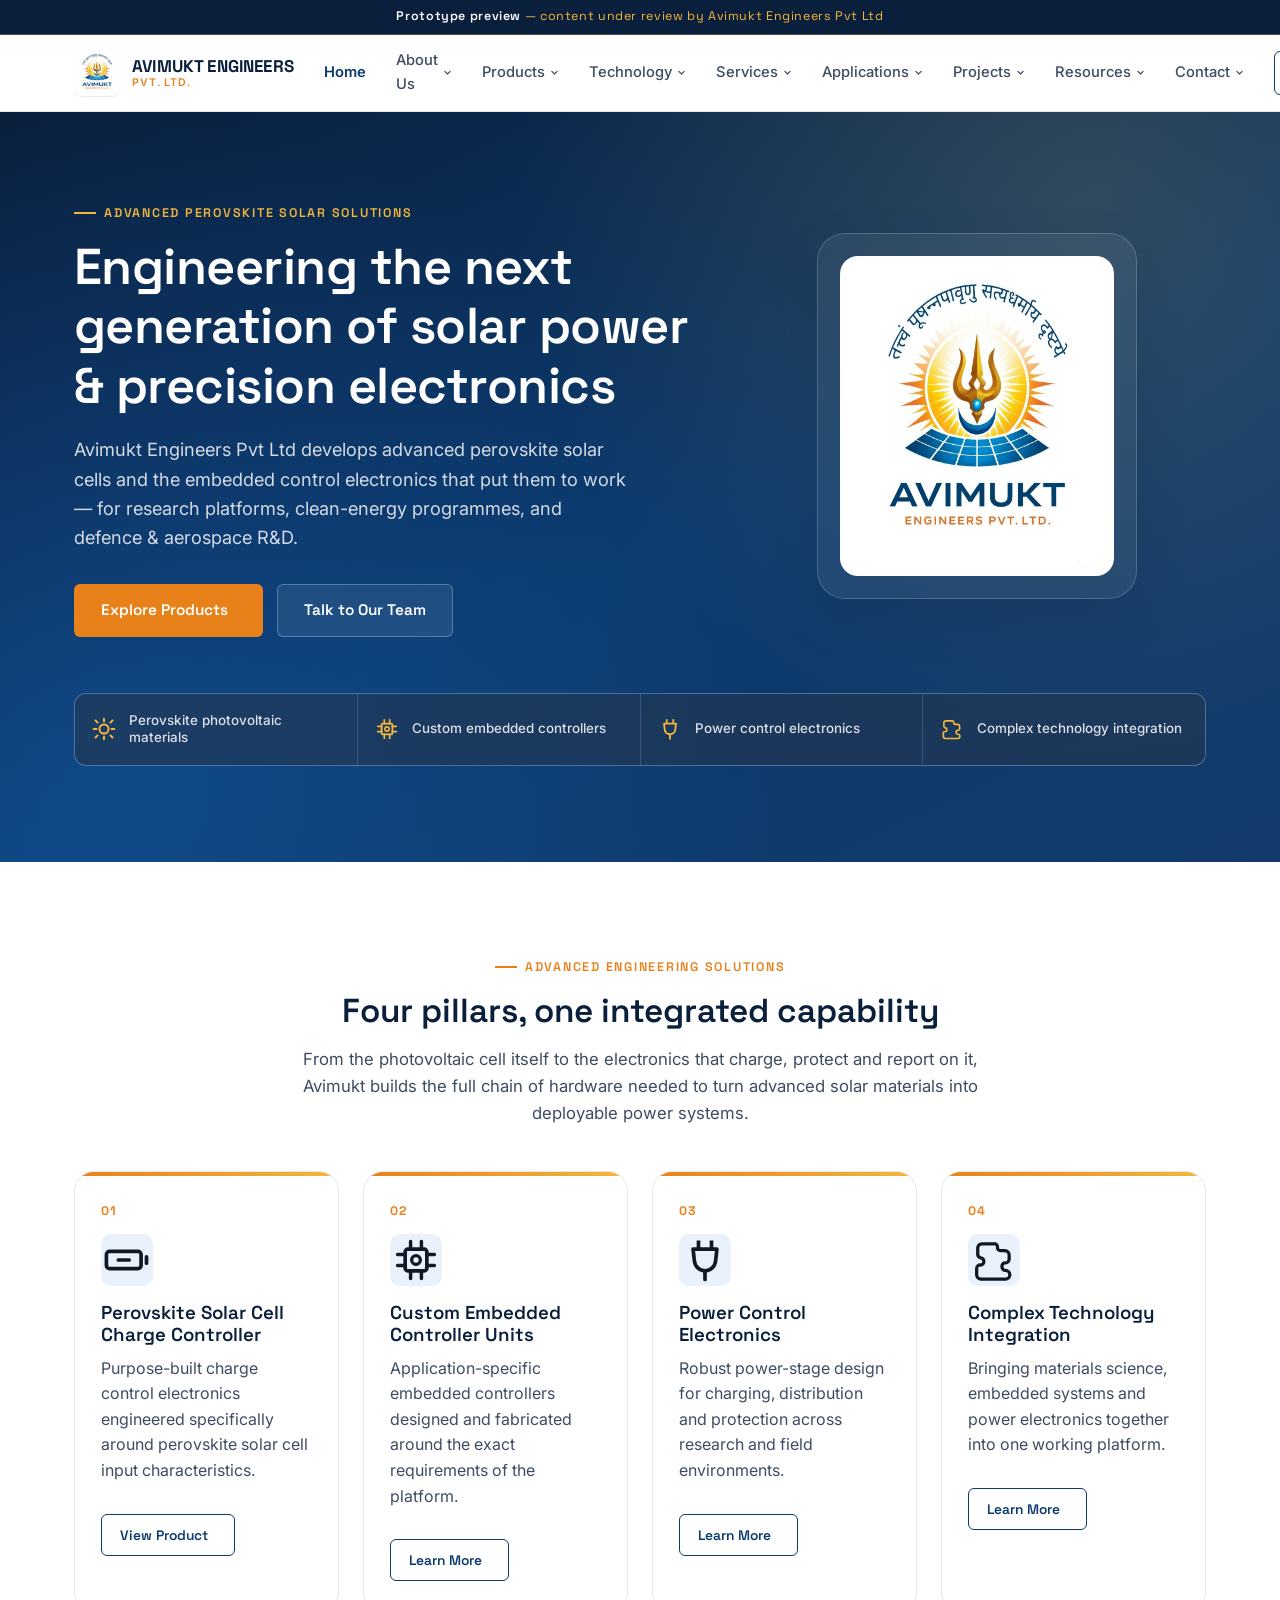
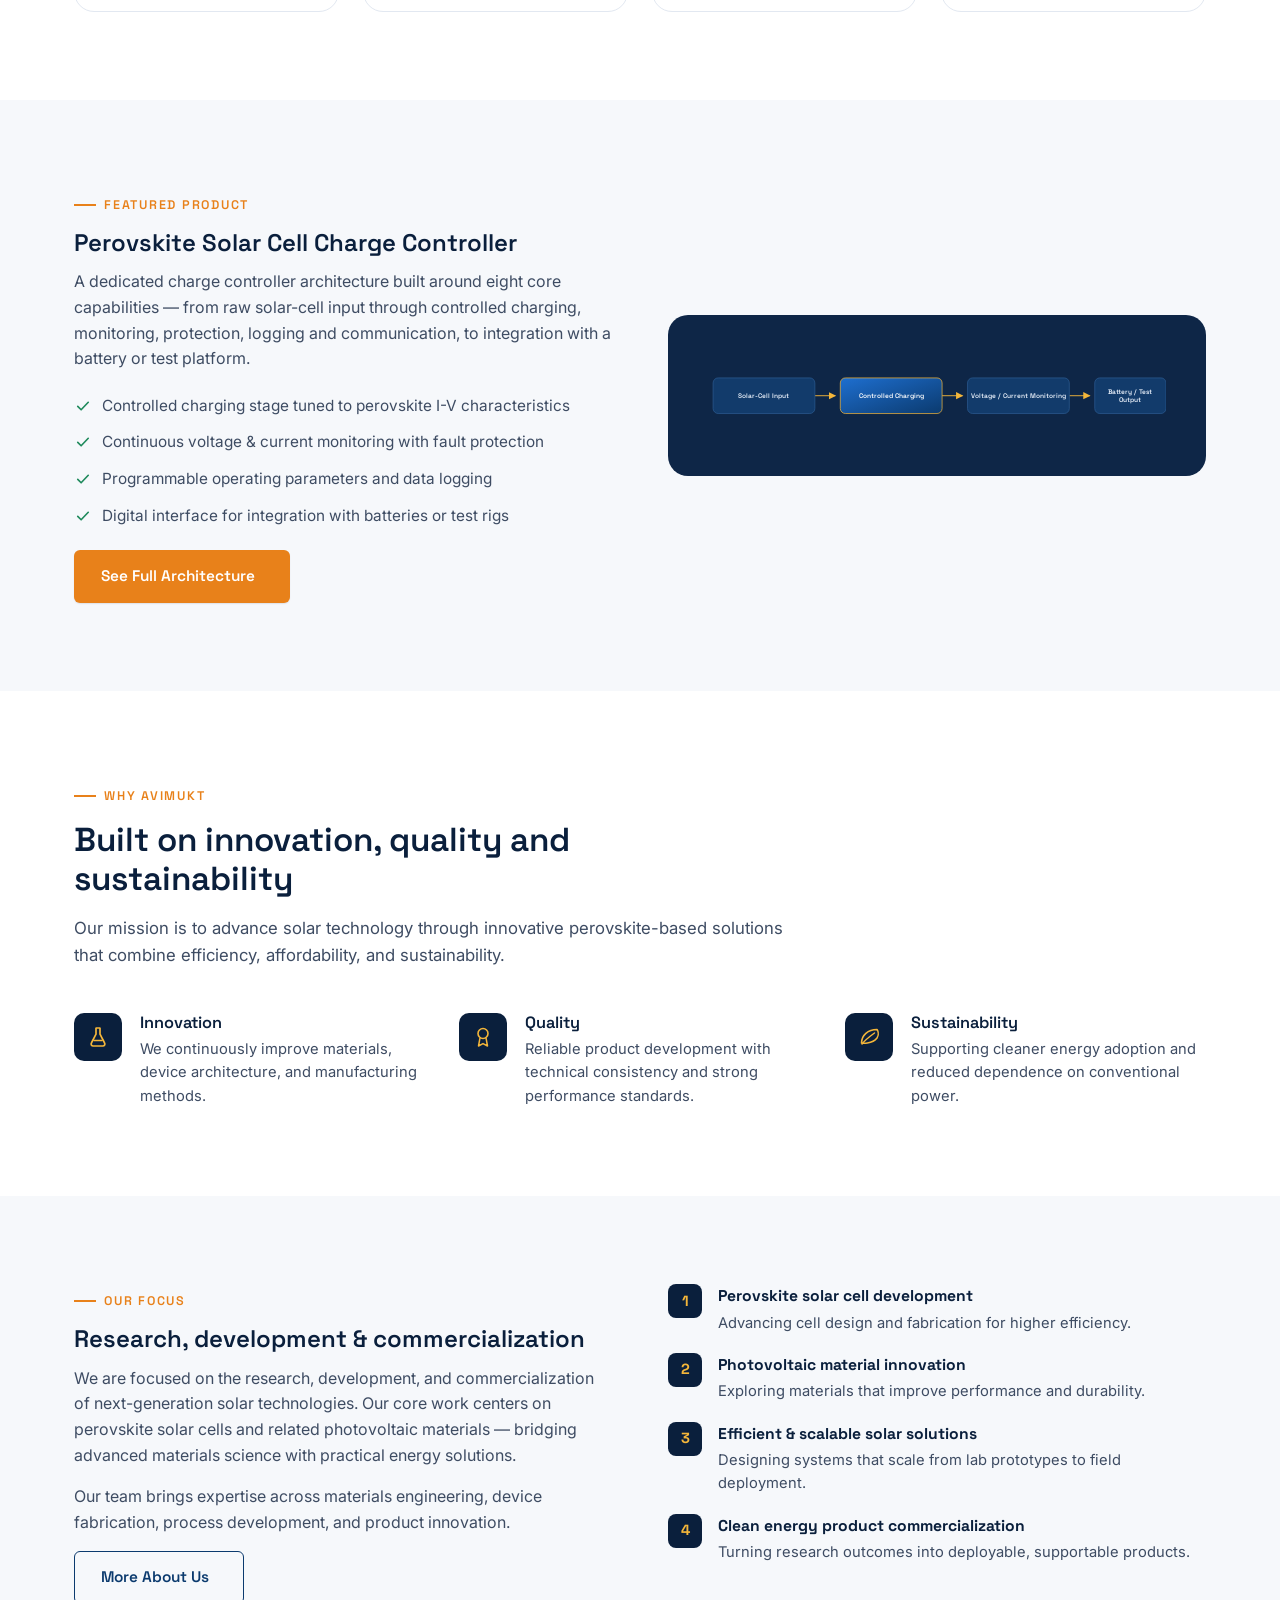
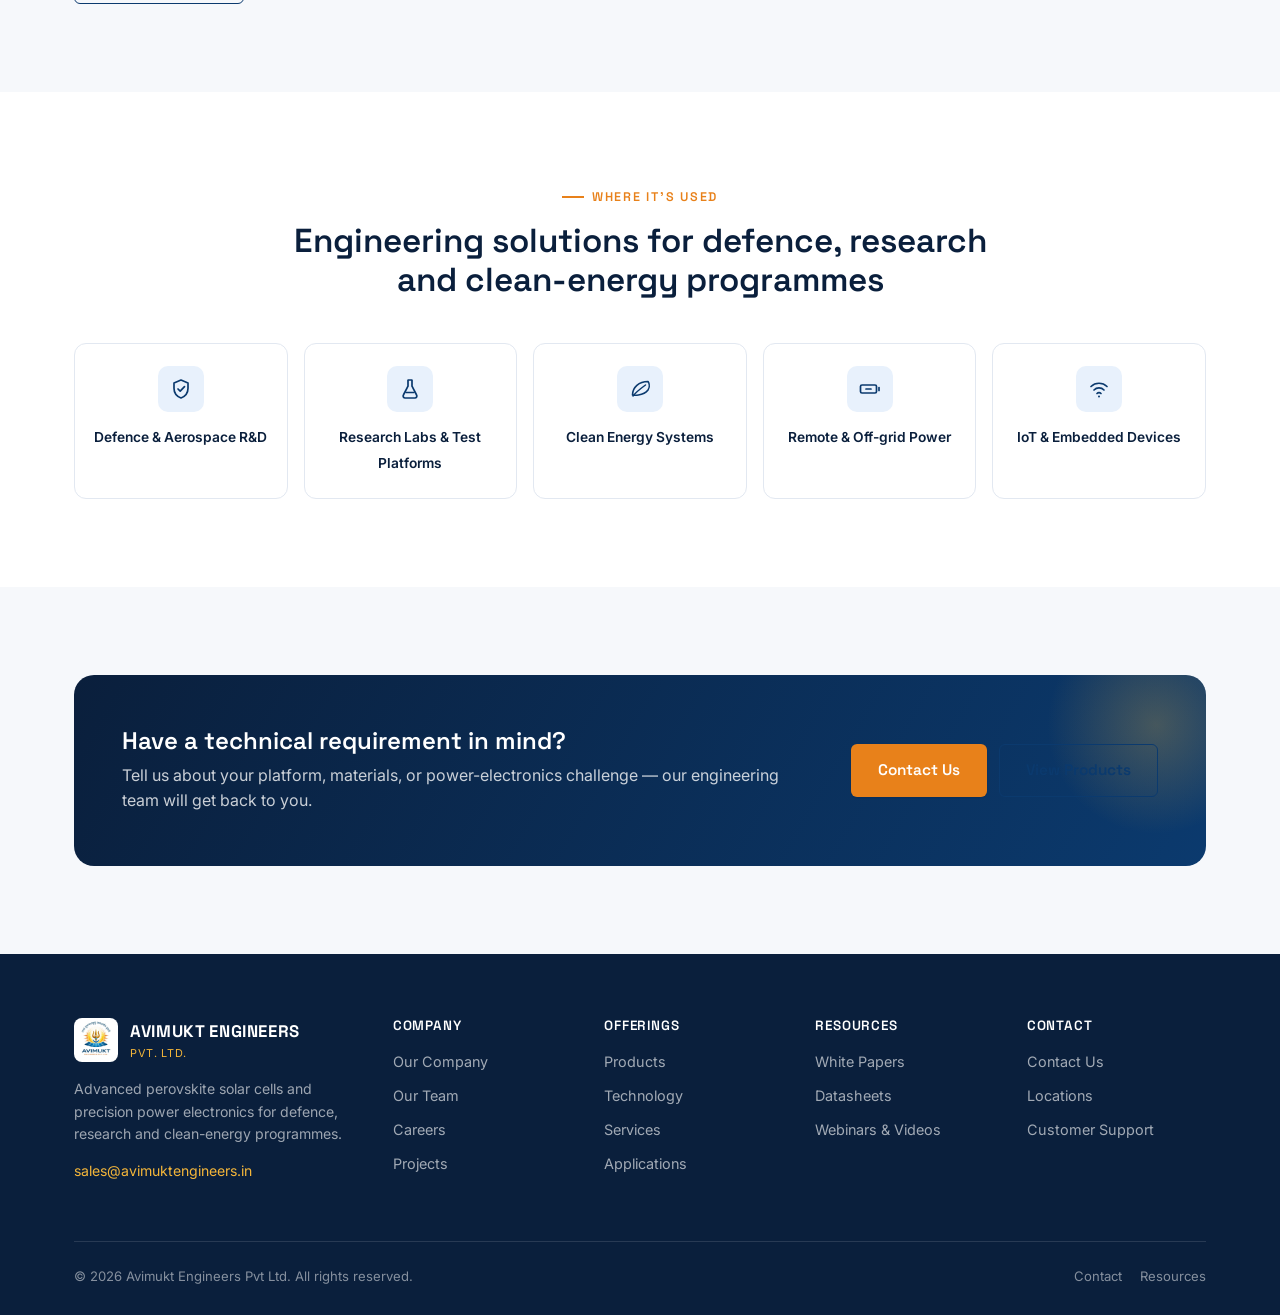
==== index.html @ fff46754 "Avimukt Engineers website prototype Co-Authored-By: Claude Opus 5.5 <noreply@anthropic.com>" ====
<!DOCTYPE html>
<html lang="en">
<head>
<meta charset="UTF-8">
<meta name="viewport" content="width=device-width, initial-scale=1.0">
<title>Home | Avimukt Engineers Pvt Ltd</title>
<meta name="description" content="Avimukt Engineers Pvt Ltd develops advanced perovskite solar cells and the embedded charge-control electronics that power research, clean-energy and defence R&D platforms.">
<meta name="robots" content="noindex, nofollow">
<meta name="theme-color" content="#0A1F3C">
<link rel="icon" type="image/png" sizes="32x32" href="assets/favicon-32.png">
<link rel="apple-touch-icon" href="assets/apple-touch-icon.png">
<meta property="og:type" content="website">
<meta property="og:title" content="Home | Avimukt Engineers Pvt Ltd">
<meta property="og:description" content="Avimukt Engineers Pvt Ltd develops advanced perovskite solar cells and the embedded charge-control electronics that power research, clean-energy and defence R&D platforms.">
<meta property="og:image" content="assets/logo-512.png">
<meta property="og:site_name" content="Avimukt Engineers Pvt Ltd">
<meta name="twitter:card" content="summary">
<link rel="preconnect" href="https://fonts.googleapis.com">
<link rel="preconnect" href="https://fonts.gstatic.com" crossorigin>
<link href="https://fonts.googleapis.com/css2?family=Inter:wght@400;500;600;700&family=Space+Grotesk:wght@500;600;700&display=swap" rel="stylesheet">
<link rel="stylesheet" href="css/main.css">

</head>
<body class="">
<div id="preview-ribbon"><strong>Prototype preview</strong> &mdash; content under review by Avimukt Engineers Pvt Ltd</div>
  <header class="site-header">
    <div class="container nav">
      <a class="brand" href="index.html">
        <img src="assets/logo.jpg" alt="Avimukt Engineers Pvt Ltd logo" width="46" height="46">
        <span class="brand-text"><strong>AVIMUKT ENGINEERS</strong><span>Pvt. Ltd.</span></span>
      </a>
      <nav class="nav-links" aria-label="Primary">
        <div class="nav-item"><a class="nav-link is-active" href="index.html" data-nav-path="index.html">Home</a></div>
        <div class="nav-item">
            <a class="nav-link" href="about.html" data-nav-path="about.html">About Us <svg class="caret" viewBox="0 0 12 12" fill="none"><path d="M2.5 4.5L6 8L9.5 4.5" stroke="currentColor" stroke-width="1.6" stroke-linecap="round" stroke-linejoin="round"/></svg></a>
            <div class="dropdown"><a href="about.html#company">Our Company</a>
<a href="about.html#team">Our Team</a>
<a href="about.html#careers">Careers</a></div>
          </div>
        <div class="nav-item">
            <a class="nav-link" href="products.html" data-nav-path="products.html">Products <svg class="caret" viewBox="0 0 12 12" fill="none"><path d="M2.5 4.5L6 8L9.5 4.5" stroke="currentColor" stroke-width="1.6" stroke-linecap="round" stroke-linejoin="round"/></svg></a>
            <div class="dropdown"><a href="products.html#categories">Product Categories</a>
<a href="products.html#all-products">All Products</a>
<a href="products/charge-controller.html">Perovskite Charge Controller</a>
<a href="products.html#support">Product Support</a></div>
          </div>
        <div class="nav-item">
            <a class="nav-link" href="technology.html" data-nav-path="technology.html">Technology <svg class="caret" viewBox="0 0 12 12" fill="none"><path d="M2.5 4.5L6 8L9.5 4.5" stroke="currentColor" stroke-width="1.6" stroke-linecap="round" stroke-linejoin="round"/></svg></a>
            <div class="dropdown"><a href="technology.html#overview">Technology Overview</a>
<a href="technology.html#innovations">Innovations</a>
<a href="technology.html#patents">Patents & IP</a></div>
          </div>
        <div class="nav-item">
            <a class="nav-link" href="services.html" data-nav-path="services.html">Services <svg class="caret" viewBox="0 0 12 12" fill="none"><path d="M2.5 4.5L6 8L9.5 4.5" stroke="currentColor" stroke-width="1.6" stroke-linecap="round" stroke-linejoin="round"/></svg></a>
            <div class="dropdown"><a href="services.html#consulting">Consulting</a>
<a href="services.html#engineering">Engineering Services</a>
<a href="services.html#support">Technical Support</a></div>
          </div>
        <div class="nav-item">
            <a class="nav-link" href="applications.html" data-nav-path="applications.html">Applications <svg class="caret" viewBox="0 0 12 12" fill="none"><path d="M2.5 4.5L6 8L9.5 4.5" stroke="currentColor" stroke-width="1.6" stroke-linecap="round" stroke-linejoin="round"/></svg></a>
            <div class="dropdown"><a href="applications.html#industries">Industry Applications</a>
<a href="applications.html#use-cases">Use Cases</a>
<a href="applications.html#solutions">Solutions by Application</a></div>
          </div>
        <div class="nav-item">
            <a class="nav-link" href="projects.html" data-nav-path="projects.html">Projects <svg class="caret" viewBox="0 0 12 12" fill="none"><path d="M2.5 4.5L6 8L9.5 4.5" stroke="currentColor" stroke-width="1.6" stroke-linecap="round" stroke-linejoin="round"/></svg></a>
            <div class="dropdown"><a href="projects.html#featured">Featured Projects</a>
<a href="projects.html#case-studies">Case Studies</a>
<a href="projects.html#success">Success Stories</a></div>
          </div>
        <div class="nav-item">
            <a class="nav-link" href="resources.html" data-nav-path="resources.html">Resources <svg class="caret" viewBox="0 0 12 12" fill="none"><path d="M2.5 4.5L6 8L9.5 4.5" stroke="currentColor" stroke-width="1.6" stroke-linecap="round" stroke-linejoin="round"/></svg></a>
            <div class="dropdown"><a href="resources.html#whitepapers">White Papers</a>
<a href="resources.html#datasheets">Datasheets & Brochures</a>
<a href="resources.html#webinars">Webinars & Videos</a></div>
          </div>
        <div class="nav-item">
            <a class="nav-link" href="contact.html" data-nav-path="contact.html">Contact <svg class="caret" viewBox="0 0 12 12" fill="none"><path d="M2.5 4.5L6 8L9.5 4.5" stroke="currentColor" stroke-width="1.6" stroke-linecap="round" stroke-linejoin="round"/></svg></a>
            <div class="dropdown"><a href="contact.html#contact-form">Contact Us</a>
<a href="contact.html#locations">Locations</a>
<a href="contact.html#support">Customer Support</a></div>
          </div>
      </nav>
      <div class="nav-cta">
        <a class="btn btn-secondary" href="products.html">Products</a>
        <a class="btn btn-primary" href="contact.html">Get in Touch</a>
      </div>
      <button class="hamburger" data-nav-toggle aria-expanded="false" aria-label="Toggle navigation menu" aria-controls="mobile-panel">
        <span></span><span></span><span></span>
      </button>
    </div>
    <div class="mobile-panel" id="mobile-panel" data-mobile-panel>
      <div class="m-item"><a class="m-top" style="display:flex" href="index.html">Home</a></div>
      <div class="m-item">
          <div class="m-top"><span>About Us</span><svg viewBox="0 0 16 16" fill="none"><path d="M4 6l4 4 4-4" stroke="currentColor" stroke-width="1.7" stroke-linecap="round" stroke-linejoin="round"/></svg></div>
          <div class="m-sub"><a href="about.html">About Us overview</a><a href="about.html#company">Our Company</a>
<a href="about.html#team">Our Team</a>
<a href="about.html#careers">Careers</a></div>
        </div>
      <div class="m-item">
          <div class="m-top"><span>Products</span><svg viewBox="0 0 16 16" fill="none"><path d="M4 6l4 4 4-4" stroke="currentColor" stroke-width="1.7" stroke-linecap="round" stroke-linejoin="round"/></svg></div>
          <div class="m-sub"><a href="products.html">Products overview</a><a href="products.html#categories">Product Categories</a>
<a href="products.html#all-products">All Products</a>
<a href="products/charge-controller.html">Perovskite Charge Controller</a>
<a href="products.html#support">Product Support</a></div>
        </div>
      <div class="m-item">
          <div class="m-top"><span>Technology</span><svg viewBox="0 0 16 16" fill="none"><path d="M4 6l4 4 4-4" stroke="currentColor" stroke-width="1.7" stroke-linecap="round" stroke-linejoin="round"/></svg></div>
          <div class="m-sub"><a href="technology.html">Technology overview</a><a href="technology.html#overview">Technology Overview</a>
<a href="technology.html#innovations">Innovations</a>
<a href="technology.html#patents">Patents & IP</a></div>
        </div>
      <div class="m-item">
          <div class="m-top"><span>Services</span><svg viewBox="0 0 16 16" fill="none"><path d="M4 6l4 4 4-4" stroke="currentColor" stroke-width="1.7" stroke-linecap="round" stroke-linejoin="round"/></svg></div>
          <div class="m-sub"><a href="services.html">Services overview</a><a href="services.html#consulting">Consulting</a>
<a href="services.html#engineering">Engineering Services</a>
<a href="services.html#support">Technical Support</a></div>
        </div>
      <div class="m-item">
          <div class="m-top"><span>Applications</span><svg viewBox="0 0 16 16" fill="none"><path d="M4 6l4 4 4-4" stroke="currentColor" stroke-width="1.7" stroke-linecap="round" stroke-linejoin="round"/></svg></div>
          <div class="m-sub"><a href="applications.html">Applications overview</a><a href="applications.html#industries">Industry Applications</a>
<a href="applications.html#use-cases">Use Cases</a>
<a href="applications.html#solutions">Solutions by Application</a></div>
        </div>
      <div class="m-item">
          <div class="m-top"><span>Projects</span><svg viewBox="0 0 16 16" fill="none"><path d="M4 6l4 4 4-4" stroke="currentColor" stroke-width="1.7" stroke-linecap="round" stroke-linejoin="round"/></svg></div>
          <div class="m-sub"><a href="projects.html">Projects overview</a><a href="projects.html#featured">Featured Projects</a>
<a href="projects.html#case-studies">Case Studies</a>
<a href="projects.html#success">Success Stories</a></div>
        </div>
      <div class="m-item">
          <div class="m-top"><span>Resources</span><svg viewBox="0 0 16 16" fill="none"><path d="M4 6l4 4 4-4" stroke="currentColor" stroke-width="1.7" stroke-linecap="round" stroke-linejoin="round"/></svg></div>
          <div class="m-sub"><a href="resources.html">Resources overview</a><a href="resources.html#whitepapers">White Papers</a>
<a href="resources.html#datasheets">Datasheets & Brochures</a>
<a href="resources.html#webinars">Webinars & Videos</a></div>
        </div>
      <div class="m-item">
          <div class="m-top"><span>Contact</span><svg viewBox="0 0 16 16" fill="none"><path d="M4 6l4 4 4-4" stroke="currentColor" stroke-width="1.7" stroke-linecap="round" stroke-linejoin="round"/></svg></div>
          <div class="m-sub"><a href="contact.html">Contact overview</a><a href="contact.html#contact-form">Contact Us</a>
<a href="contact.html#locations">Locations</a>
<a href="contact.html#support">Customer Support</a></div>
        </div>
      <div class="m-cta">
        <a class="btn btn-secondary btn-block" href="products.html">Products</a>
        <a class="btn btn-primary btn-block" href="contact.html">Get in Touch</a>
      </div>
    </div>
  </header>

  <section class="hero">
    <div class="container">
      <div class="hero-grid">
        <div class="hero-copy reveal is-visible">
          <div class="eyebrow">Advanced Perovskite Solar Solutions</div>
          <h1>Engineering the next generation of solar power &amp; precision electronics</h1>
          <p class="lead">Avimukt Engineers Pvt Ltd develops advanced perovskite solar cells and the embedded control electronics that put them to work &mdash; for research platforms, clean-energy programmes, and defence &amp; aerospace R&amp;D.</p>
          <div class="hero-actions">
            <a class="btn btn-primary" href="products.html">Explore Products <svg viewBox="0 0 24 24" fill="none"><path d="M4 12h15M13 6l6 6-6 6" stroke="currentColor" stroke-width="1.8" stroke-linecap="round" stroke-linejoin="round"/></svg></a>
            <a class="btn btn-ghost" href="contact.html">Talk to Our Team</a>
          </div>
        </div>
        <div class="hero-art reveal is-visible">
          <div class="logo-plate">
            <img src="assets/logo.jpg" alt="Avimukt Engineers Pvt Ltd emblem" width="320" height="320">
          </div>
        </div>
      </div>
      <div class="hero-badges reveal is-visible">
        <div class="badge"><svg viewBox="0 0 24 24" fill="none"><circle cx="12" cy="12" r="4.2" stroke="currentColor" stroke-width="1.8"/><g stroke="currentColor" stroke-width="1.8" stroke-linecap="round"><path d="M12 2.5v2.6M12 18.9v2.6M4.2 4.2l1.9 1.9M17.9 17.9l1.9 1.9M2.5 12h2.6M18.9 12h2.6M4.2 19.8l1.9-1.9M17.9 6.1l1.9-1.9"/></g></svg><span>Perovskite photovoltaic materials</span></div>
        <div class="badge"><svg viewBox="0 0 24 24" fill="none"><rect x="7" y="7" width="10" height="10" rx="1.2" stroke="currentColor" stroke-width="1.7"/><path d="M9.5 7V3.5M14.5 7V3.5M9.5 20.5V17M14.5 20.5V17M7 9.5H3.5M7 14.5H3.5M20.5 9.5H17M20.5 14.5H17" stroke="currentColor" stroke-width="1.6" stroke-linecap="round"/><circle cx="12" cy="12" r="2" stroke="currentColor" stroke-width="1.5"/></svg><span>Custom embedded controllers</span></div>
        <div class="badge"><svg viewBox="0 0 24 24" fill="none"><path d="M9 3v4M15 3v4M6.5 7h11l-.6 5.4A5 5 0 0112 17h0a5 5 0 01-4.9-4.6L6.5 7z" stroke="currentColor" stroke-width="1.7" stroke-linejoin="round"/><path d="M12 17v4" stroke="currentColor" stroke-width="1.7" stroke-linecap="round"/></svg><span>Power control electronics</span></div>
        <div class="badge"><svg viewBox="0 0 24 24" fill="none"><path d="M9 4.5h3.2a1.4 1.4 0 011.4 1.6c-.1.9.6 1.7 1.5 1.6H17a2 2 0 012 2v2a1.6 1.6 0 01-1.7 1.6c-.9-.1-1.6.6-1.6 1.5v.3a1.6 1.6 0 001.6 1.7 2 2 0 010 4H6a2 2 0 01-2-2v-2.9a1.6 1.6 0 011.7-1.6c.9.1 1.6-.6 1.6-1.5v-.3A1.6 1.6 0 005.7 11 2 2 0 014.5 8.9V6.5a2 2 0 012-2H9z" stroke="currentColor" stroke-width="1.5" stroke-linejoin="round"/></svg><span>Complex technology integration</span></div>
      </div>
    </div>
  </section>

  <section class="section" id="pillars">
    <div class="container">
      <div class="section-head section-head--center" style="margin-left:auto;margin-right:auto;">
        <div class="eyebrow" style="justify-content:center;">Advanced Engineering Solutions</div>
        <h2>Four pillars, one integrated capability</h2>
        <p>From the photovoltaic cell itself to the electronics that charge, protect and report on it, Avimukt builds the full chain of hardware needed to turn advanced solar materials into deployable power systems.</p>
      </div>
      <div class="grid grid-4">
        <div class="pillar-card reveal">
          <span class="num-tag">01</span>
          <div class="icon-wrap" style="background:var(--blue-soft);width:52px;height:52px;border-radius:10px;display:flex;align-items:center;justify-content:center;margin-bottom:16px;"><svg viewBox="0 0 24 24" fill="none"><rect x="2.5" y="8" width="16" height="8" rx="1.5" stroke="currentColor" stroke-width="1.7"/><path d="M21 10.5v3" stroke="currentColor" stroke-width="1.7" stroke-linecap="round"/><path d="M8 12h5" stroke="currentColor" stroke-width="1.7" stroke-linecap="round"/></svg></div>
          <h3>Perovskite Solar Cell Charge Controller</h3>
          <p>Purpose-built charge control electronics engineered specifically around perovskite solar cell input characteristics.</p>
          <a href="products/charge-controller.html" class="btn btn-secondary btn-sm" style="margin-top:14px;">View Product <svg viewBox="0 0 24 24" fill="none"><path d="M4 12h15M13 6l6 6-6 6" stroke="currentColor" stroke-width="1.8" stroke-linecap="round" stroke-linejoin="round"/></svg></a>
        </div>
        <div class="pillar-card reveal">
          <span class="num-tag">02</span>
          <div class="icon-wrap" style="background:var(--blue-soft);width:52px;height:52px;border-radius:10px;display:flex;align-items:center;justify-content:center;margin-bottom:16px;"><svg viewBox="0 0 24 24" fill="none"><rect x="7" y="7" width="10" height="10" rx="1.2" stroke="currentColor" stroke-width="1.7"/><path d="M9.5 7V3.5M14.5 7V3.5M9.5 20.5V17M14.5 20.5V17M7 9.5H3.5M7 14.5H3.5M20.5 9.5H17M20.5 14.5H17" stroke="currentColor" stroke-width="1.6" stroke-linecap="round"/><circle cx="12" cy="12" r="2" stroke="currentColor" stroke-width="1.5"/></svg></div>
          <h3>Custom Embedded Controller Units</h3>
          <p>Application-specific embedded controllers designed and fabricated around the exact requirements of the platform.</p>
          <a href="services.html#engineering" class="btn btn-secondary btn-sm" style="margin-top:14px;">Learn More <svg viewBox="0 0 24 24" fill="none"><path d="M4 12h15M13 6l6 6-6 6" stroke="currentColor" stroke-width="1.8" stroke-linecap="round" stroke-linejoin="round"/></svg></a>
        </div>
        <div class="pillar-card reveal">
          <span class="num-tag">03</span>
          <div class="icon-wrap" style="background:var(--blue-soft);width:52px;height:52px;border-radius:10px;display:flex;align-items:center;justify-content:center;margin-bottom:16px;"><svg viewBox="0 0 24 24" fill="none"><path d="M9 3v4M15 3v4M6.5 7h11l-.6 5.4A5 5 0 0112 17h0a5 5 0 01-4.9-4.6L6.5 7z" stroke="currentColor" stroke-width="1.7" stroke-linejoin="round"/><path d="M12 17v4" stroke="currentColor" stroke-width="1.7" stroke-linecap="round"/></svg></div>
          <h3>Power Control Electronics</h3>
          <p>Robust power-stage design for charging, distribution and protection across research and field environments.</p>
          <a href="services.html#engineering" class="btn btn-secondary btn-sm" style="margin-top:14px;">Learn More <svg viewBox="0 0 24 24" fill="none"><path d="M4 12h15M13 6l6 6-6 6" stroke="currentColor" stroke-width="1.8" stroke-linecap="round" stroke-linejoin="round"/></svg></a>
        </div>
        <div class="pillar-card reveal">
          <span class="num-tag">04</span>
          <div class="icon-wrap" style="background:var(--blue-soft);width:52px;height:52px;border-radius:10px;display:flex;align-items:center;justify-content:center;margin-bottom:16px;"><svg viewBox="0 0 24 24" fill="none"><path d="M9 4.5h3.2a1.4 1.4 0 011.4 1.6c-.1.9.6 1.7 1.5 1.6H17a2 2 0 012 2v2a1.6 1.6 0 01-1.7 1.6c-.9-.1-1.6.6-1.6 1.5v.3a1.6 1.6 0 001.6 1.7 2 2 0 010 4H6a2 2 0 01-2-2v-2.9a1.6 1.6 0 011.7-1.6c.9.1 1.6-.6 1.6-1.5v-.3A1.6 1.6 0 005.7 11 2 2 0 014.5 8.9V6.5a2 2 0 012-2H9z" stroke="currentColor" stroke-width="1.5" stroke-linejoin="round"/></svg></div>
          <h3>Complex Technology Integration</h3>
          <p>Bringing materials science, embedded systems and power electronics together into one working platform.</p>
          <a href="services.html#consulting" class="btn btn-secondary btn-sm" style="margin-top:14px;">Learn More <svg viewBox="0 0 24 24" fill="none"><path d="M4 12h15M13 6l6 6-6 6" stroke="currentColor" stroke-width="1.8" stroke-linecap="round" stroke-linejoin="round"/></svg></a>
        </div>
      </div>
    </div>
  </section>

  <section class="section section--tint" id="charge-controller-highlight">
    <div class="container">
      <div class="grid grid-2" style="align-items:center;gap:56px;">
        <div class="reveal">
          <div class="eyebrow">Featured Product</div>
          <h2>Perovskite Solar Cell Charge Controller</h2>
          <p>A dedicated charge controller architecture built around eight core capabilities &mdash; from raw solar-cell input through controlled charging, monitoring, protection, logging and communication, to integration with a battery or test platform.</p>
          <ul class="check-list" style="margin:22px 0;">
            <li><svg viewBox="0 0 24 24" fill="none"><path d="M5 12.5l4.5 4.5L19 7" stroke="currentColor" stroke-width="2.2" stroke-linecap="round" stroke-linejoin="round"/></svg> Controlled charging stage tuned to perovskite I-V characteristics</li>
            <li><svg viewBox="0 0 24 24" fill="none"><path d="M5 12.5l4.5 4.5L19 7" stroke="currentColor" stroke-width="2.2" stroke-linecap="round" stroke-linejoin="round"/></svg> Continuous voltage &amp; current monitoring with fault protection</li>
            <li><svg viewBox="0 0 24 24" fill="none"><path d="M5 12.5l4.5 4.5L19 7" stroke="currentColor" stroke-width="2.2" stroke-linecap="round" stroke-linejoin="round"/></svg> Programmable operating parameters and data logging</li>
            <li><svg viewBox="0 0 24 24" fill="none"><path d="M5 12.5l4.5 4.5L19 7" stroke="currentColor" stroke-width="2.2" stroke-linecap="round" stroke-linejoin="round"/></svg> Digital interface for integration with batteries or test rigs</li>
          </ul>
          <a class="btn btn-primary" href="products/charge-controller.html">See Full Architecture <svg viewBox="0 0 24 24" fill="none"><path d="M4 12h15M13 6l6 6-6 6" stroke="currentColor" stroke-width="1.8" stroke-linecap="round" stroke-linejoin="round"/></svg></a>
        </div>
        <div class="diagram-wrap reveal">
          <svg viewBox="0 0 900 160" xmlns="http://www.w3.org/2000/svg" role="img" aria-labelledby="miniDiagTitle">
  <title id="miniDiagTitle">Charge controller signal flow: input, charging, monitoring, output</title>
  <defs>
    <linearGradient id="coreGrad" x1="0" y1="0" x2="1" y2="1">
      <stop offset="0%" stop-color="#1E6FD0"/>
      <stop offset="100%" stop-color="#0B3A6E"/>
    </linearGradient>
    <marker id="arrowHead" markerWidth="9" markerHeight="9" refX="7" refY="4" orient="auto">
      <path d="M0,0 L8,4 L0,8 Z" fill="#F4B63A"/>
    </marker>
    <marker id="arrowHeadStart" markerWidth="9" markerHeight="9" refX="1" refY="4" orient="auto-start-reverse">
      <path d="M0,0 L8,4 L0,8 Z" fill="#F4B63A"/>
    </marker>
  </defs>
  <line x1="210.0" y1="80.0" x2="250.0" y2="80.0" stroke="#F4B63A" stroke-width="1.8" marker-end="url(#arrowHead)"/>
  <line x1="460.0" y1="80.0" x2="500.0" y2="80.0" stroke="#F4B63A" stroke-width="1.8" marker-end="url(#arrowHead)"/>
  <line x1="710.0" y1="80.0" x2="750.0" y2="80.0" stroke="#F4B63A" stroke-width="1.8" marker-end="url(#arrowHead)"/>
  <rect x="10.0" y="45.0" width="200.0" height="70.0" rx="10" fill="#123B6B" stroke="#2C5C93" stroke-width="1.4"/>
<text x="110.0" y="84.2" text-anchor="middle" font-family="Space Grotesk, sans-serif" font-size="13" font-weight="600" fill="#EAF1FB">Solar-Cell Input</text>
  <rect x="260.0" y="45.0" width="200.0" height="70.0" rx="10" fill="url(#coreGrad)" stroke="#F4B63A" stroke-width="1.4"/>
<text x="360.0" y="84.2" text-anchor="middle" font-family="Space Grotesk, sans-serif" font-size="13" font-weight="600" fill="#ffffff">Controlled Charging</text>
  <rect x="510.0" y="45.0" width="200.0" height="70.0" rx="10" fill="#123B6B" stroke="#2C5C93" stroke-width="1.4"/>
<text x="610.0" y="84.2" text-anchor="middle" font-family="Space Grotesk, sans-serif" font-size="13" font-weight="600" fill="#EAF1FB">Voltage / Current Monitoring</text>
  <rect x="760.0" y="45.0" width="140.0" height="70.0" rx="10" fill="#123B6B" stroke="#2C5C93" stroke-width="1.4"/>
<text x="830.0" y="76.7" text-anchor="middle" font-family="Space Grotesk, sans-serif" font-size="13" font-weight="600" fill="#EAF1FB">Battery / Test</text>
<text x="830.0" y="91.7" text-anchor="middle" font-family="Space Grotesk, sans-serif" font-size="13" font-weight="600" fill="#EAF1FB">Output</text>
</svg>
        </div>
      </div>
    </div>
  </section>

  <section class="section" id="why-avimukt">
    <div class="container">
      <div class="section-head">
        <div class="eyebrow">Why Avimukt</div>
        <h2>Built on innovation, quality and sustainability</h2>
        <p>Our mission is to advance solar technology through innovative perovskite-based solutions that combine efficiency, affordability, and sustainability.</p>
      </div>
      <div class="grid grid-3">
        <div class="icon-row reveal">
          <div class="icon-wrap"><svg viewBox="0 0 24 24" fill="none"><path d="M9.5 3h5M10 3v6.2L5.4 18a2 2 0 001.7 3h9.8a2 2 0 001.7-3L14 9.2V3" stroke="currentColor" stroke-width="1.7" stroke-linejoin="round"/><path d="M8 15.5h8" stroke="currentColor" stroke-width="1.6" stroke-linecap="round"/></svg></div>
          <div><h4>Innovation</h4><p>We continuously improve materials, device architecture, and manufacturing methods.</p></div>
        </div>
        <div class="icon-row reveal">
          <div class="icon-wrap"><svg viewBox="0 0 24 24" fill="none"><circle cx="12" cy="8.5" r="5" stroke="currentColor" stroke-width="1.6"/><path d="M9 12.8L7.5 21l4.5-2.4L16.5 21l-1.5-8.2" stroke="currentColor" stroke-width="1.5" stroke-linejoin="round"/></svg></div>
          <div><h4>Quality</h4><p>Reliable product development with technical consistency and strong performance standards.</p></div>
        </div>
        <div class="icon-row reveal">
          <div class="icon-wrap"><svg viewBox="0 0 24 24" fill="none"><path d="M20 4.5c-9 0-15.5 5.6-15.5 13.5 0 0 10.6 1.6 15.5-5C22.9 8.6 20 4.5 20 4.5z" stroke="currentColor" stroke-width="1.6" stroke-linejoin="round"/><path d="M5 19c3-4 7-7 12.5-11" stroke="currentColor" stroke-width="1.5" stroke-linecap="round"/></svg></div>
          <div><h4>Sustainability</h4><p>Supporting cleaner energy adoption and reduced dependence on conventional power.</p></div>
        </div>
      </div>
    </div>
  </section>

  <section class="section section--tint" id="focus">
    <div class="container">
      <div class="grid grid-2" style="align-items:flex-start;gap:56px;">
        <div class="reveal">
          <div class="eyebrow">Our Focus</div>
          <h2>Research, development &amp; commercialization</h2>
          <p>We are focused on the research, development, and commercialization of next-generation solar technologies. Our core work centers on perovskite solar cells and related photovoltaic materials &mdash; bridging advanced materials science with practical energy solutions.</p>
          <p>Our team brings expertise across materials engineering, device fabrication, process development, and product innovation.</p>
          <a class="btn btn-secondary" href="about.html">More About Us <svg viewBox="0 0 24 24" fill="none"><path d="M4 12h15M13 6l6 6-6 6" stroke="currentColor" stroke-width="1.8" stroke-linecap="round" stroke-linejoin="round"/></svg></a>
        </div>
        <ul class="numbered-list reveal">
          <li><span class="num">1</span><div><strong>Perovskite solar cell development</strong><p>Advancing cell design and fabrication for higher efficiency.</p></div></li>
          <li><span class="num">2</span><div><strong>Photovoltaic material innovation</strong><p>Exploring materials that improve performance and durability.</p></div></li>
          <li><span class="num">3</span><div><strong>Efficient &amp; scalable solar solutions</strong><p>Designing systems that scale from lab prototypes to field deployment.</p></div></li>
          <li><span class="num">4</span><div><strong>Clean energy product commercialization</strong><p>Turning research outcomes into deployable, supportable products.</p></div></li>
        </ul>
      </div>
    </div>
  </section>

  <section class="section" id="applications-strip">
    <div class="container">
      <div class="section-head section-head--center">
        <div class="eyebrow" style="justify-content:center;">Where It's Used</div>
        <h2>Engineering solutions for defence, research and clean-energy programmes</h2>
      </div>
      <div class="app-chip-grid">
        <div class="app-chip reveal"><div class="icon-wrap"><svg viewBox="0 0 24 24" fill="none"><path d="M12 3l7 3v5.2c0 4.6-3 8.2-7 9.8-4-1.6-7-5.2-7-9.8V6l7-3z" stroke="currentColor" stroke-width="1.7" stroke-linejoin="round"/><path d="M9 12l2.2 2.2L15.5 9.6" stroke="currentColor" stroke-width="1.7" stroke-linecap="round" stroke-linejoin="round"/></svg></div><span>Defence &amp; Aerospace R&amp;D</span></div>
        <div class="app-chip reveal"><div class="icon-wrap"><svg viewBox="0 0 24 24" fill="none"><path d="M9.5 3h5M10 3v6.2L5.4 18a2 2 0 001.7 3h9.8a2 2 0 001.7-3L14 9.2V3" stroke="currentColor" stroke-width="1.7" stroke-linejoin="round"/><path d="M8 15.5h8" stroke="currentColor" stroke-width="1.6" stroke-linecap="round"/></svg></div><span>Research Labs &amp; Test Platforms</span></div>
        <div class="app-chip reveal"><div class="icon-wrap"><svg viewBox="0 0 24 24" fill="none"><path d="M20 4.5c-9 0-15.5 5.6-15.5 13.5 0 0 10.6 1.6 15.5-5C22.9 8.6 20 4.5 20 4.5z" stroke="currentColor" stroke-width="1.6" stroke-linejoin="round"/><path d="M5 19c3-4 7-7 12.5-11" stroke="currentColor" stroke-width="1.5" stroke-linecap="round"/></svg></div><span>Clean Energy Systems</span></div>
        <div class="app-chip reveal"><div class="icon-wrap"><svg viewBox="0 0 24 24" fill="none"><rect x="2.5" y="8" width="16" height="8" rx="1.5" stroke="currentColor" stroke-width="1.7"/><path d="M21 10.5v3" stroke="currentColor" stroke-width="1.7" stroke-linecap="round"/><path d="M8 12h5" stroke="currentColor" stroke-width="1.7" stroke-linecap="round"/></svg></div><span>Remote &amp; Off-grid Power</span></div>
        <div class="app-chip reveal"><div class="icon-wrap"><svg viewBox="0 0 24 24" fill="none"><path d="M4 9.5a11.5 11.5 0 0116 0M7 13a7 7 0 0110 0M10 16.5a2.8 2.8 0 014 0" stroke="currentColor" stroke-width="1.7" stroke-linecap="round"/><circle cx="12" cy="19.5" r="1" fill="currentColor"/></svg></div><span>IoT &amp; Embedded Devices</span></div>
      </div>
    </div>
  </section>

  <section class="section section--tint">
    <div class="container">
      <div class="cta-band reveal">
        <div>
          <h2>Have a technical requirement in mind?</h2>
          <p>Tell us about your platform, materials, or power-electronics challenge &mdash; our engineering team will get back to you.</p>
        </div>
        <div class="cta-actions">
          <a class="btn btn-primary" href="contact.html">Contact Us</a>
          <a class="btn btn-secondary" href="products.html">View Products</a>
        </div>
      </div>
    </div>
  </section>

<footer class="site-footer">
    <div class="container">
      <div class="footer-grid">
        <div>
          <div class="footer-brand">
            <img src="assets/logo.jpg" alt="Avimukt Engineers Pvt Ltd logo">
            <span><strong>AVIMUKT ENGINEERS</strong><span>Pvt. Ltd.</span></span>
          </div>
          <p class="tag-line">Advanced perovskite solar cells and precision power electronics for defence, research and clean-energy programmes.</p>
          <p class="tag-line" style="margin-top:14px;"><a href="mailto:sales@avimuktengineers.in" style="color:var(--gold);">sales@avimuktengineers.in</a></p>
        </div>
        <div class="footer-col">
          <h5>Company</h5>
          <a href="about.html">Our Company</a>
          <a href="about.html#team">Our Team</a>
          <a href="about.html#careers">Careers</a>
          <a href="projects.html">Projects</a>
        </div>
        <div class="footer-col">
          <h5>Offerings</h5>
          <a href="products.html">Products</a>
          <a href="technology.html">Technology</a>
          <a href="services.html">Services</a>
          <a href="applications.html">Applications</a>
        </div>
        <div class="footer-col">
          <h5>Resources</h5>
          <a href="resources.html#whitepapers">White Papers</a>
          <a href="resources.html#datasheets">Datasheets</a>
          <a href="resources.html#webinars">Webinars &amp; Videos</a>
        </div>
        <div class="footer-col">
          <h5>Contact</h5>
          <a href="contact.html">Contact Us</a>
          <a href="contact.html#locations">Locations</a>
          <a href="contact.html#support">Customer Support</a>
        </div>
      </div>
      <div class="footer-bottom">
        <span>&copy; <span data-year>2026</span> Avimukt Engineers Pvt Ltd. All rights reserved.</span>
        <div class="footer-legal-links">
          <a href="contact.html">Contact</a>
          <a href="resources.html">Resources</a>
        </div>
      </div>
    </div>
  </footer>
<script src="js/main.js"></script>
</body>
</html>
---- css/main.css ----
/* ==========================================================================
   Avimukt Engineers Pvt Ltd — shared stylesheet
   Plain CSS, no build step. Custom properties drive the theme.
   ========================================================================== */

:root {
  /* Brand palette (derived from logo) */
  --navy-deep:   #0A1F3C;
  --navy:        #0B3A6E;
  --navy-light:  #123B6B;
  --blue:        #1E6FD0;
  --blue-soft:   #E8F1FC;
  --gold:        #F4B63A;
  --orange:      #E8811A;
  --ink:         #101826;
  --slate:       #3E4C63;
  --slate-soft:  #6B7A93;
  --line:        #E2E8F1;
  --line-soft:   #EEF2F8;
  --paper:       #FFFFFF;
  --paper-tint:  #F6F8FB;
  --paper-navy:  #0E2647;
  --ok:          #1F8A5C;
  --warn:        #B5590D;

  /* Type */
  --font-display: "Space Grotesk", "Inter", system-ui, sans-serif;
  --font-body: "Inter", system-ui, -apple-system, "Segoe UI", sans-serif;

  /* Spacing / radius / shadow */
  --radius-sm: 6px;
  --radius-md: 12px;
  --radius-lg: 20px;
  --shadow-sm: 0 1px 2px rgba(10, 31, 60, 0.06), 0 1px 1px rgba(10, 31, 60, 0.04);
  --shadow-md: 0 8px 24px rgba(10, 31, 60, 0.10);
  --shadow-lg: 0 20px 48px rgba(10, 31, 60, 0.16);
  --container: 1180px;
  --header-h: 76px;
}

/* ---------- Reset ---------- */
*, *::before, *::after { box-sizing: border-box; }
html { scroll-behavior: smooth; -webkit-text-size-adjust: 100%; }
@media (prefers-reduced-motion: reduce) {
  html { scroll-behavior: auto; }
  *, *::before, *::after {
    animation-duration: 0.001ms !important;
    animation-iteration-count: 1 !important;
    transition-duration: 0.001ms !important;
    scroll-behavior: auto !important;
  }
}
body {
  margin: 0;
  font-family: var(--font-body);
  color: var(--ink);
  background: var(--paper);
  line-height: 1.6;
  font-size: 16px;
  -webkit-font-smoothing: antialiased;
  overflow-x: hidden;
}
img { max-width: 100%; display: block; }
a { color: inherit; text-decoration: none; }
ul, ol { margin: 0; padding: 0; list-style: none; }
h1, h2, h3, h4, h5 { font-family: var(--font-display); font-weight: 600; line-height: 1.18; margin: 0 0 0.5em; color: var(--navy-deep); }
p { margin: 0 0 1em; color: var(--slate); }
button { font-family: inherit; }
svg { display: block; }
:focus-visible { outline: 3px solid var(--blue); outline-offset: 2px; border-radius: 4px; }

.container {
  max-width: var(--container);
  margin: 0 auto;
  padding: 0 24px;
}

.section {
  padding: 88px 0;
}
.section--tight { padding: 56px 0; }
.section--tint { background: var(--paper-tint); }
.section--navy {
  background: linear-gradient(160deg, var(--navy-deep) 0%, var(--navy) 65%, var(--navy-light) 100%);
  color: #fff;
}
.section--navy h1, .section--navy h2, .section--navy h3 { color: #fff; }
.section--navy p { color: rgba(255,255,255,0.78); }

.eyebrow {
  display: inline-flex;
  align-items: center;
  gap: 8px;
  font-family: var(--font-display);
  font-size: 12.5px;
  font-weight: 600;
  letter-spacing: 0.14em;
  text-transform: uppercase;
  color: var(--orange);
  margin-bottom: 14px;
}
.eyebrow::before {
  content: "";
  width: 22px;
  height: 2px;
  background: var(--orange);
  display: inline-block;
}
.section--navy .eyebrow { color: var(--gold); }
.section--navy .eyebrow::before { background: var(--gold); }

.section-head {
  max-width: 720px;
  margin: 0 0 44px;
}
.section-head h2 { font-size: clamp(1.6rem, 2.6vw, 2.15rem); }
.section-head p { font-size: 1.05rem; }
.section-head--center { margin-left: auto; margin-right: auto; text-align: center; }

/* ---------- Buttons ---------- */
.btn {
  display: inline-flex;
  align-items: center;
  justify-content: center;
  gap: 8px;
  padding: 13px 26px;
  border-radius: var(--radius-sm);
  font-family: var(--font-display);
  font-weight: 600;
  font-size: 0.96rem;
  border: 1.5px solid transparent;
  cursor: pointer;
  transition: transform 0.15s ease, box-shadow 0.15s ease, background-color 0.15s ease, color 0.15s ease, border-color 0.15s ease;
  white-space: nowrap;
}
.btn:hover { transform: translateY(-1px); }
.btn-primary { background: var(--orange); color: #fff; box-shadow: var(--shadow-sm); }
.btn-primary:hover { background: #d0710f; box-shadow: var(--shadow-md); }
.btn-secondary { background: transparent; color: var(--navy); border-color: var(--navy); }
.btn-secondary:hover { background: var(--navy); color: #fff; }
.section--navy .btn-secondary { color: #fff; border-color: rgba(255,255,255,0.55); }
.section--navy .btn-secondary:hover { background: #fff; color: var(--navy-deep); }
.btn-ghost { background: rgba(255,255,255,0.08); color: #fff; border-color: rgba(255,255,255,0.25); }
.btn-ghost:hover { background: rgba(255,255,255,0.16); }
.btn-block { width: 100%; }
.btn-sm { padding: 9px 18px; font-size: 0.86rem; }

/* ---------- Preview ribbon ---------- */
#preview-ribbon {
  background: var(--navy-deep);
  color: var(--gold);
  text-align: center;
  font-size: 0.78rem;
  font-family: var(--font-display);
  letter-spacing: 0.05em;
  padding: 7px 16px;
  position: relative;
  z-index: 200;
  border-bottom: 1px solid rgba(244,182,58,0.3);
}
#preview-ribbon strong { color: #fff; font-weight: 600; }

/* ---------- Header ---------- */
.site-header {
  position: sticky;
  top: 0;
  z-index: 150;
  background: rgba(255,255,255,0.92);
  backdrop-filter: saturate(180%) blur(10px);
  -webkit-backdrop-filter: saturate(180%) blur(10px);
  border-bottom: 1px solid var(--line);
}
.nav {
  display: flex;
  align-items: center;
  justify-content: space-between;
  height: var(--header-h);
  gap: 16px;
}
.brand {
  display: flex;
  align-items: center;
  gap: 12px;
  flex-shrink: 0;
}
.brand img {
  height: 46px;
  width: 46px;
  border-radius: 8px;
  object-fit: cover;
  box-shadow: var(--shadow-sm);
}
.brand-text { display: flex; flex-direction: column; line-height: 1.15; }
.brand-text strong {
  font-family: var(--font-display);
  font-size: 1.06rem;
  font-weight: 700;
  color: var(--navy-deep);
  letter-spacing: 0.01em;
}
.brand-text span {
  font-size: 0.66rem;
  font-weight: 600;
  letter-spacing: 0.08em;
  text-transform: uppercase;
  color: var(--orange);
}

.nav-links {
  display: flex;
  align-items: center;
  gap: 2px;
  flex: 1;
  justify-content: center;
}
.nav-item { position: relative; }
.nav-link {
  display: flex;
  align-items: center;
  gap: 5px;
  padding: 10px 14px;
  font-size: 0.92rem;
  font-weight: 500;
  color: var(--slate);
  border-radius: var(--radius-sm);
  transition: color 0.15s ease, background-color 0.15s ease;
}
.nav-link:hover { color: var(--navy); background: var(--blue-soft); }
.nav-link.is-active { color: var(--navy); font-weight: 600; }
.nav-link .caret { width: 9px; height: 9px; transition: transform 0.15s ease; flex-shrink: 0; }
.nav-item:hover .caret, .nav-item.is-open .caret { transform: rotate(180deg); }

.dropdown {
  position: absolute;
  top: calc(100% + 6px);
  left: 0;
  min-width: 240px;
  background: #fff;
  border: 1px solid var(--line);
  border-radius: var(--radius-md);
  box-shadow: var(--shadow-lg);
  padding: 8px;
  opacity: 0;
  visibility: hidden;
  transform: translateY(6px);
  transition: opacity 0.15s ease, transform 0.15s ease, visibility 0.15s ease;
  z-index: 160;
}
.nav-item:hover .dropdown,
.nav-item.is-open .dropdown {
  opacity: 1;
  visibility: visible;
  transform: translateY(0);
}
.dropdown a {
  display: block;
  padding: 9px 12px;
  border-radius: var(--radius-sm);
  font-size: 0.9rem;
  color: var(--slate);
  font-weight: 500;
}
.dropdown a:hover { background: var(--blue-soft); color: var(--navy); }

.nav-cta { display: flex; align-items: center; gap: 10px; flex-shrink: 0; }
.nav-cta .btn { padding: 10px 20px; font-size: 0.88rem; }

.hamburger {
  display: none;
  flex-direction: column;
  justify-content: center;
  gap: 5px;
  width: 42px;
  height: 42px;
  border-radius: var(--radius-sm);
  border: 1px solid var(--line);
  background: #fff;
  cursor: pointer;
  flex-shrink: 0;
}
.hamburger span {
  width: 20px;
  height: 2px;
  background: var(--navy-deep);
  margin: 0 auto;
  transition: transform 0.2s ease, opacity 0.2s ease;
}
.hamburger[aria-expanded="true"] span:nth-child(1) { transform: translateY(7px) rotate(45deg); }
.hamburger[aria-expanded="true"] span:nth-child(2) { opacity: 0; }
.hamburger[aria-expanded="true"] span:nth-child(3) { transform: translateY(-7px) rotate(-45deg); }

/* Mobile panel is hidden at every width by default; only the ≤980px media
   query (below) ever reveals it, and only once .is-open is toggled on. */
.mobile-panel { display: none; }

/* ---------- Mobile nav ---------- */
@media (max-width: 980px) {
  .nav-links, .nav-cta { display: none; }
  .hamburger { display: flex; }
  .mobile-panel {
    position: fixed;
    top: var(--header-h);
    left: 0;
    right: 0;
    /* Explicit viewport-relative height (rather than a bottom:0 stretch) so
       this still fills the screen even if a rendering engine treats the
       sticky-positioned header as this element's containing block. */
    height: calc(100vh - var(--header-h));
    background: #fff;
    z-index: 140;
    overflow-y: auto;
    padding: 8px 20px 40px;
  }
  .mobile-panel.is-open { display: block; }
  .mobile-panel .m-item { border-bottom: 1px solid var(--line-soft); }
  .mobile-panel .m-top {
    display: flex;
    align-items: center;
    justify-content: space-between;
    padding: 16px 4px;
    font-family: var(--font-display);
    font-weight: 600;
    font-size: 1.02rem;
    color: var(--navy-deep);
    cursor: pointer;
  }
  .mobile-panel .m-top svg { width: 14px; height: 14px; transition: transform 0.2s ease; flex-shrink: 0; }
  .mobile-panel .m-item.is-open .m-top svg { transform: rotate(180deg); }
  .mobile-panel .m-sub {
    display: none;
    padding: 0 4px 14px 12px;
  }
  .mobile-panel .m-item.is-open .m-sub { display: block; }
  .mobile-panel .m-sub a {
    display: block;
    padding: 9px 0;
    color: var(--slate);
    font-size: 0.95rem;
  }
  .mobile-panel .m-cta { padding: 22px 4px 0; display: flex; flex-direction: column; gap: 10px; }
  body.nav-locked { overflow: hidden; }
}

/* ---------- Hero ---------- */
.hero {
  position: relative;
  overflow: hidden;
  background: linear-gradient(155deg, var(--navy-deep) 0%, var(--navy) 55%, var(--navy-light) 100%);
  color: #fff;
  padding: 84px 0 96px;
}
.hero::before {
  content: "";
  position: absolute;
  inset: 0;
  background-image:
    radial-gradient(circle at 85% 12%, rgba(244,182,58,0.16) 0%, transparent 45%),
    radial-gradient(circle at 8% 90%, rgba(30,111,208,0.28) 0%, transparent 50%);
  pointer-events: none;
}
.hero-grid {
  position: relative;
  z-index: 1;
  display: grid;
  grid-template-columns: 1.15fr 0.85fr;
  gap: 56px;
  align-items: center;
}
.hero-copy .eyebrow { color: var(--gold); }
.hero-copy .eyebrow::before { background: var(--gold); }
.hero h1 {
  color: #fff;
  font-size: clamp(2.1rem, 4.2vw, 3.15rem);
  margin-bottom: 20px;
  letter-spacing: -0.01em;
}
.hero-copy p.lead {
  color: rgba(255,255,255,0.82);
  font-size: 1.14rem;
  max-width: 560px;
  margin-bottom: 32px;
}
.hero-actions { display: flex; gap: 14px; flex-wrap: wrap; }
.hero-art {
  position: relative;
  display: flex;
  align-items: center;
  justify-content: center;
}
.hero-art .logo-plate {
  width: min(320px, 78vw);
  background: rgba(255,255,255,0.06);
  border: 1px solid rgba(255,255,255,0.18);
  border-radius: 28px;
  padding: 22px;
  box-shadow: var(--shadow-lg);
}
.hero-art .logo-plate img {
  border-radius: 18px;
  width: 100%;
}
.hero-badges {
  position: relative;
  z-index: 1;
  margin-top: 56px;
  display: grid;
  grid-template-columns: repeat(4, 1fr);
  gap: 1px;
  background: rgba(255,255,255,0.14);
  border: 1px solid rgba(255,255,255,0.14);
  border-radius: var(--radius-md);
  overflow: hidden;
}
.hero-badges .badge {
  background: rgba(10,31,60,0.55);
  padding: 18px 16px;
  display: flex;
  align-items: center;
  gap: 12px;
}
.hero-badges .badge svg { width: 26px; height: 26px; color: var(--gold); flex-shrink: 0; }
.hero-badges .badge span { font-size: 0.84rem; color: rgba(255,255,255,0.85); font-weight: 500; line-height: 1.3; }

/* ---------- Page hero (inner pages) ---------- */
.page-hero {
  background: linear-gradient(155deg, var(--navy-deep) 0%, var(--navy) 60%, var(--navy-light) 100%);
  color: #fff;
  padding: 62px 0 68px;
  position: relative;
  overflow: hidden;
}
.page-hero::before {
  content: "";
  position: absolute;
  inset: 0;
  background-image: radial-gradient(circle at 90% 0%, rgba(244,182,58,0.14) 0%, transparent 45%);
  pointer-events: none;
}
.page-hero .container { position: relative; z-index: 1; }
.breadcrumb {
  font-size: 0.82rem;
  color: rgba(255,255,255,0.6);
  margin-bottom: 16px;
  display: flex;
  gap: 8px;
  align-items: center;
}
.breadcrumb a:hover { color: #fff; }
.page-hero h1 { color: #fff; font-size: clamp(1.8rem, 3.4vw, 2.5rem); margin-bottom: 14px; }
.page-hero p.lead { color: rgba(255,255,255,0.8); max-width: 640px; font-size: 1.05rem; margin: 0; }

/* ---------- Cards / grids ---------- */
.grid { display: grid; gap: 24px; }
.grid-2 { grid-template-columns: repeat(2, 1fr); }
.grid-3 { grid-template-columns: repeat(3, 1fr); }
.grid-4 { grid-template-columns: repeat(4, 1fr); }

.card {
  background: #fff;
  border: 1px solid var(--line);
  border-radius: var(--radius-md);
  padding: 28px;
  box-shadow: var(--shadow-sm);
  transition: box-shadow 0.2s ease, transform 0.2s ease, border-color 0.2s ease;
}
.card:hover { box-shadow: var(--shadow-md); transform: translateY(-3px); border-color: #d7e2f0; }
.card .icon-wrap {
  width: 52px;
  height: 52px;
  border-radius: var(--radius-sm);
  background: var(--blue-soft);
  display: flex;
  align-items: center;
  justify-content: center;
  margin-bottom: 18px;
}
.card .icon-wrap svg { width: 26px; height: 26px; color: var(--navy); }
.card h3 { font-size: 1.12rem; margin-bottom: 10px; }
.card p { font-size: 0.94rem; margin-bottom: 0; }
.card .tag {
  display: inline-block;
  font-size: 0.72rem;
  font-weight: 700;
  letter-spacing: 0.05em;
  text-transform: uppercase;
  color: var(--orange);
  margin-bottom: 10px;
}

.card--flat {
  background: var(--paper-tint);
  border: 1px solid var(--line);
}

.numbered-list { display: flex; flex-direction: column; gap: 18px; }
.numbered-list li {
  display: flex;
  gap: 16px;
  align-items: flex-start;
}
.numbered-list .num {
  flex-shrink: 0;
  width: 34px;
  height: 34px;
  border-radius: 8px;
  background: var(--navy-deep);
  color: var(--gold);
  font-family: var(--font-display);
  font-weight: 700;
  font-size: 0.92rem;
  display: flex;
  align-items: center;
  justify-content: center;
}
.numbered-list strong { display: block; color: var(--navy-deep); font-family: var(--font-display); font-size: 0.98rem; margin-bottom: 2px; }
.numbered-list p { margin: 0; font-size: 0.92rem; }

/* Check list */
.check-list li { display: flex; gap: 10px; align-items: flex-start; margin-bottom: 12px; font-size: 0.96rem; color: var(--slate); }
.check-list svg { width: 18px; height: 18px; color: var(--ok); flex-shrink: 0; margin-top: 3px; }

/* ---------- Values / focus icon rows ---------- */
.icon-row {
  display: flex;
  gap: 18px;
  align-items: flex-start;
}
.icon-row .icon-wrap {
  width: 48px; height: 48px; border-radius: 10px;
  background: var(--navy-deep);
  display: flex; align-items: center; justify-content: center;
  flex-shrink: 0;
}
.icon-row .icon-wrap svg { width: 24px; height: 24px; color: var(--gold); }
.icon-row h4 { font-size: 1.02rem; margin-bottom: 6px; }
.icon-row p { font-size: 0.92rem; margin-bottom: 0; }

/* ---------- Stat strip ---------- */
.stat-strip {
  display: grid;
  grid-template-columns: repeat(4, 1fr);
  gap: 1px;
  background: var(--line);
  border: 1px solid var(--line);
  border-radius: var(--radius-md);
  overflow: hidden;
}
.stat-strip .stat { background: #fff; padding: 26px 20px; text-align: center; }
.stat-strip .stat strong {
  display: block;
  font-family: var(--font-display);
  font-size: 1.7rem;
  color: var(--navy);
}
.stat-strip .stat span { font-size: 0.82rem; color: var(--slate-soft); }

/* ---------- Pillars (home) ---------- */
.pillar-card {
  position: relative;
  background: #fff;
  border: 1px solid var(--line);
  border-radius: var(--radius-lg);
  padding: 30px 26px;
  overflow: hidden;
}
.pillar-card::before {
  content: "";
  position: absolute; top: 0; left: 0; right: 0; height: 4px;
  background: linear-gradient(90deg, var(--orange), var(--gold));
}
.pillar-card .num-tag {
  font-family: var(--font-display);
  font-size: 0.78rem;
  font-weight: 700;
  color: var(--orange);
  letter-spacing: 0.08em;
  margin-bottom: 12px;
  display: block;
}

/* ---------- Applications strip ---------- */
.app-chip-grid { display: grid; grid-template-columns: repeat(5, 1fr); gap: 16px; }
.app-chip {
  background: #fff;
  border: 1px solid var(--line);
  border-radius: var(--radius-md);
  padding: 22px 16px;
  text-align: center;
}
.app-chip .icon-wrap {
  width: 46px; height: 46px; border-radius: 10px;
  background: var(--blue-soft);
  display: flex; align-items: center; justify-content: center;
  margin: 0 auto 12px;
}
.app-chip .icon-wrap svg { width: 24px; height: 24px; color: var(--navy); }
.app-chip span { font-size: 0.86rem; font-weight: 600; color: var(--navy-deep); }

/* ---------- CTA band ---------- */
.cta-band {
  background: linear-gradient(120deg, var(--navy-deep), var(--navy));
  border-radius: var(--radius-lg);
  padding: 52px 48px;
  display: flex;
  align-items: center;
  justify-content: space-between;
  gap: 32px;
  color: #fff;
  position: relative;
  overflow: hidden;
}
.cta-band::after {
  content: "";
  position: absolute; right: -60px; top: -60px;
  width: 220px; height: 220px; border-radius: 50%;
  background: radial-gradient(circle, rgba(244,182,58,0.25), transparent 70%);
}
.cta-band h2 { color: #fff; font-size: 1.5rem; margin-bottom: 8px; }
.cta-band p { color: rgba(255,255,255,0.78); margin: 0; }
.cta-band .cta-actions { display: flex; gap: 12px; flex-shrink: 0; position: relative; z-index: 1; }

/* ---------- Placeholder cards (content to be provided) ---------- */
.placeholder-card {
  border: 1.5px dashed #c8b487;
  background: #FFFBF0;
  border-radius: var(--radius-md);
  padding: 26px;
  position: relative;
}
.placeholder-card .placeholder-tag {
  display: inline-flex;
  align-items: center;
  gap: 6px;
  font-size: 0.68rem;
  font-weight: 700;
  letter-spacing: 0.05em;
  text-transform: uppercase;
  color: #96690F;
  background: #FBEBC6;
  border: 1px solid #EAD299;
  padding: 4px 10px;
  border-radius: 100px;
  margin-bottom: 14px;
}
.placeholder-card .placeholder-tag svg { width: 12px; height: 12px; }
.placeholder-card h4 { font-size: 1rem; margin-bottom: 6px; color: var(--navy-deep); }
.placeholder-card p { font-size: 0.88rem; color: var(--slate-soft); margin-bottom: 0; }
.placeholder-avatar {
  width: 64px; height: 64px; border-radius: 50%;
  background: repeating-linear-gradient(45deg, #F1E4BC, #F1E4BC 6px, #FBF3DC 6px, #FBF3DC 12px);
  border: 1.5px dashed #c8b487;
  margin-bottom: 14px;
}

/* ---------- Diagram (charge controller) ---------- */
.diagram-wrap {
  background: var(--paper-navy);
  border-radius: var(--radius-lg);
  padding: 40px;
  overflow-x: auto;
}
.diagram-wrap svg { margin: 0 auto; max-width: 100%; height: auto; }

/* ---------- Tables ---------- */
.table-wrap { overflow-x: auto; border: 1px solid var(--line); border-radius: var(--radius-md); }
table.data-table { width: 100%; border-collapse: collapse; font-size: 0.92rem; min-width: 520px; }
table.data-table th {
  text-align: left;
  background: var(--paper-tint);
  color: var(--navy-deep);
  font-family: var(--font-display);
  font-weight: 600;
  padding: 12px 16px;
  border-bottom: 1px solid var(--line);
  white-space: nowrap;
}
table.data-table td { padding: 12px 16px; border-bottom: 1px solid var(--line-soft); color: var(--slate); }
table.data-table tr:last-child td { border-bottom: none; }

/* ---------- Forms ---------- */
.form-grid { display: grid; grid-template-columns: 1fr 1fr; gap: 18px; }
.field { display: flex; flex-direction: column; gap: 6px; }
.field.full { grid-column: 1 / -1; }
.field label { font-size: 0.86rem; font-weight: 600; color: var(--navy-deep); }
.field input, .field select, .field textarea {
  border: 1.5px solid var(--line);
  border-radius: var(--radius-sm);
  padding: 12px 14px;
  font-size: 0.95rem;
  font-family: inherit;
  color: var(--ink);
  background: #fff;
  transition: border-color 0.15s ease, box-shadow 0.15s ease;
}
.field input:focus, .field select:focus, .field textarea:focus {
  border-color: var(--blue);
  box-shadow: 0 0 0 3px rgba(30,111,208,0.15);
  outline: none;
}
.field textarea { resize: vertical; min-height: 120px; }
.form-note { font-size: 0.82rem; color: var(--slate-soft); margin-top: 14px; }
.form-status {
  display: none;
  margin-top: 16px;
  padding: 12px 16px;
  border-radius: var(--radius-sm);
  background: #EAF6EF;
  border: 1px solid #BEE3C9;
  color: var(--ok);
  font-size: 0.9rem;
}
.form-status.is-visible { display: block; }

/* ---------- Tabs (used on Resources / Services) ---------- */
.tab-bar { display: flex; gap: 8px; flex-wrap: wrap; border-bottom: 1px solid var(--line); margin-bottom: 32px; }
.tab-btn {
  padding: 12px 4px;
  margin-right: 22px;
  font-family: var(--font-display);
  font-weight: 600;
  font-size: 0.94rem;
  color: var(--slate-soft);
  background: none;
  border: none;
  border-bottom: 2.5px solid transparent;
  cursor: pointer;
  transition: color 0.15s ease, border-color 0.15s ease;
}
.tab-btn:hover { color: var(--navy); }
.tab-btn.is-active { color: var(--navy); border-color: var(--orange); }
.tab-panel { display: none; }
.tab-panel.is-active { display: block; }

/* ---------- Accordion (FAQ-like uses) ---------- */
.accordion-item { border: 1px solid var(--line); border-radius: var(--radius-md); margin-bottom: 12px; overflow: hidden; }
.accordion-trigger {
  width: 100%;
  display: flex;
  align-items: center;
  justify-content: space-between;
  gap: 16px;
  padding: 18px 22px;
  background: #fff;
  border: none;
  cursor: pointer;
  text-align: left;
  font-family: var(--font-display);
  font-weight: 600;
  font-size: 0.98rem;
  color: var(--navy-deep);
}
.accordion-trigger svg { width: 16px; height: 16px; flex-shrink: 0; transition: transform 0.2s ease; color: var(--slate-soft); }
.accordion-item.is-open .accordion-trigger svg { transform: rotate(180deg); }
.accordion-panel { max-height: 0; overflow: hidden; transition: max-height 0.25s ease; background: var(--paper-tint); }
.accordion-item.is-open .accordion-panel { max-height: 600px; }
.accordion-panel-inner { padding: 4px 22px 20px; font-size: 0.92rem; color: var(--slate); }

/* ---------- Timeline (projects/case studies) ---------- */
.timeline { position: relative; padding-left: 32px; }
.timeline::before { content: ""; position: absolute; left: 9px; top: 6px; bottom: 6px; width: 2px; background: var(--line); }
.timeline-item { position: relative; padding-bottom: 34px; }
.timeline-item:last-child { padding-bottom: 0; }
.timeline-item::before {
  content: "";
  position: absolute; left: -32px; top: 4px;
  width: 20px; height: 20px; border-radius: 50%;
  background: #fff; border: 3px solid var(--orange);
}

/* ---------- Reveal-on-scroll ---------- */
.reveal { opacity: 0; transform: translateY(18px); transition: opacity 0.6s ease, transform 0.6s ease; }
.reveal.is-visible { opacity: 1; transform: none; }
@media (prefers-reduced-motion: reduce) {
  .reveal { opacity: 1; transform: none; transition: none; }
}

/* ---------- Footer ---------- */
.site-footer { background: var(--navy-deep); color: rgba(255,255,255,0.75); padding: 64px 0 28px; }
.footer-grid { display: grid; grid-template-columns: 1.6fr 1fr 1fr 1fr 1fr; gap: 32px; margin-bottom: 44px; }
.footer-brand { display: flex; align-items: center; gap: 12px; margin-bottom: 16px; }
.footer-brand img { height: 44px; width: 44px; border-radius: 8px; }
.footer-brand strong { font-family: var(--font-display); color: #fff; font-size: 1.05rem; display: block; }
.footer-brand span { font-size: 0.68rem; color: var(--gold); letter-spacing: 0.06em; text-transform: uppercase; }
.site-footer p.tag-line { font-size: 0.88rem; max-width: 280px; color: rgba(255,255,255,0.6); }
.footer-col h5 {
  font-family: var(--font-display);
  color: #fff;
  font-size: 0.84rem;
  letter-spacing: 0.06em;
  text-transform: uppercase;
  margin-bottom: 16px;
}
.footer-col a, .footer-col span { display: block; font-size: 0.9rem; color: rgba(255,255,255,0.62); margin-bottom: 11px; }
.footer-col a:hover { color: var(--gold); }
.footer-bottom {
  border-top: 1px solid rgba(255,255,255,0.12);
  padding-top: 24px;
  display: flex;
  justify-content: space-between;
  align-items: center;
  flex-wrap: wrap;
  gap: 12px;
  font-size: 0.82rem;
  color: rgba(255,255,255,0.5);
}
.footer-bottom a:hover { color: var(--gold); }
.footer-legal-links { display: flex; gap: 18px; }

/* ---------- Utility ---------- */
.mt-0 { margin-top: 0 !important; }
.mb-0 { margin-bottom: 0 !important; }
.text-center { text-align: center; }
.muted { color: var(--slate-soft); }
.divider { height: 1px; background: var(--line); border: none; margin: 44px 0; }
.pill {
  display: inline-block;
  background: var(--blue-soft);
  color: var(--navy);
  font-size: 0.76rem;
  font-weight: 600;
  padding: 5px 12px;
  border-radius: 100px;
  margin: 0 8px 8px 0;
}

/* ---------- 404 ---------- */
.error-page {
  min-height: 60vh;
  display: flex;
  align-items: center;
  justify-content: center;
  text-align: center;
  padding: 80px 24px;
}
.error-page .code {
  font-family: var(--font-display);
  font-size: 5rem;
  font-weight: 700;
  color: var(--navy);
  line-height: 1;
  margin-bottom: 10px;
}

/* ==========================================================================
   Responsive
   ========================================================================== */
@media (max-width: 1080px) {
  .footer-grid { grid-template-columns: 1.4fr 1fr 1fr; }
  .app-chip-grid { grid-template-columns: repeat(3, 1fr); }
}
@media (max-width: 980px) {
  .hero-grid { grid-template-columns: 1fr; gap: 40px; }
  .hero-art { order: -1; }
  .hero-art .logo-plate { width: min(220px, 60vw); margin: 0 auto; }
  .grid-4 { grid-template-columns: repeat(2, 1fr); }
  .grid-3 { grid-template-columns: repeat(2, 1fr); }
  .stat-strip { grid-template-columns: repeat(2, 1fr); }
  .hero-badges { grid-template-columns: repeat(2, 1fr); }
  .cta-band { flex-direction: column; align-items: flex-start; text-align: left; }
}
@media (max-width: 720px) {
  .section { padding: 60px 0; }
  .container { padding: 0 18px; }
  .grid-2, .grid-3, .grid-4 { grid-template-columns: 1fr; }
  .footer-grid { grid-template-columns: 1fr 1fr; gap: 28px; }
  .app-chip-grid { grid-template-columns: repeat(2, 1fr); }
  .form-grid { grid-template-columns: 1fr; }
  .cta-band { padding: 36px 26px; }
  .diagram-wrap { padding: 22px 14px; }
  .footer-bottom { flex-direction: column; align-items: flex-start; }
  .brand-text strong { font-size: 0.94rem; }
  .brand img { height: 40px; width: 40px; }
  .page-hero { padding: 46px 0 52px; }
}
@media (max-width: 480px) {
  .footer-grid { grid-template-columns: 1fr; }
}
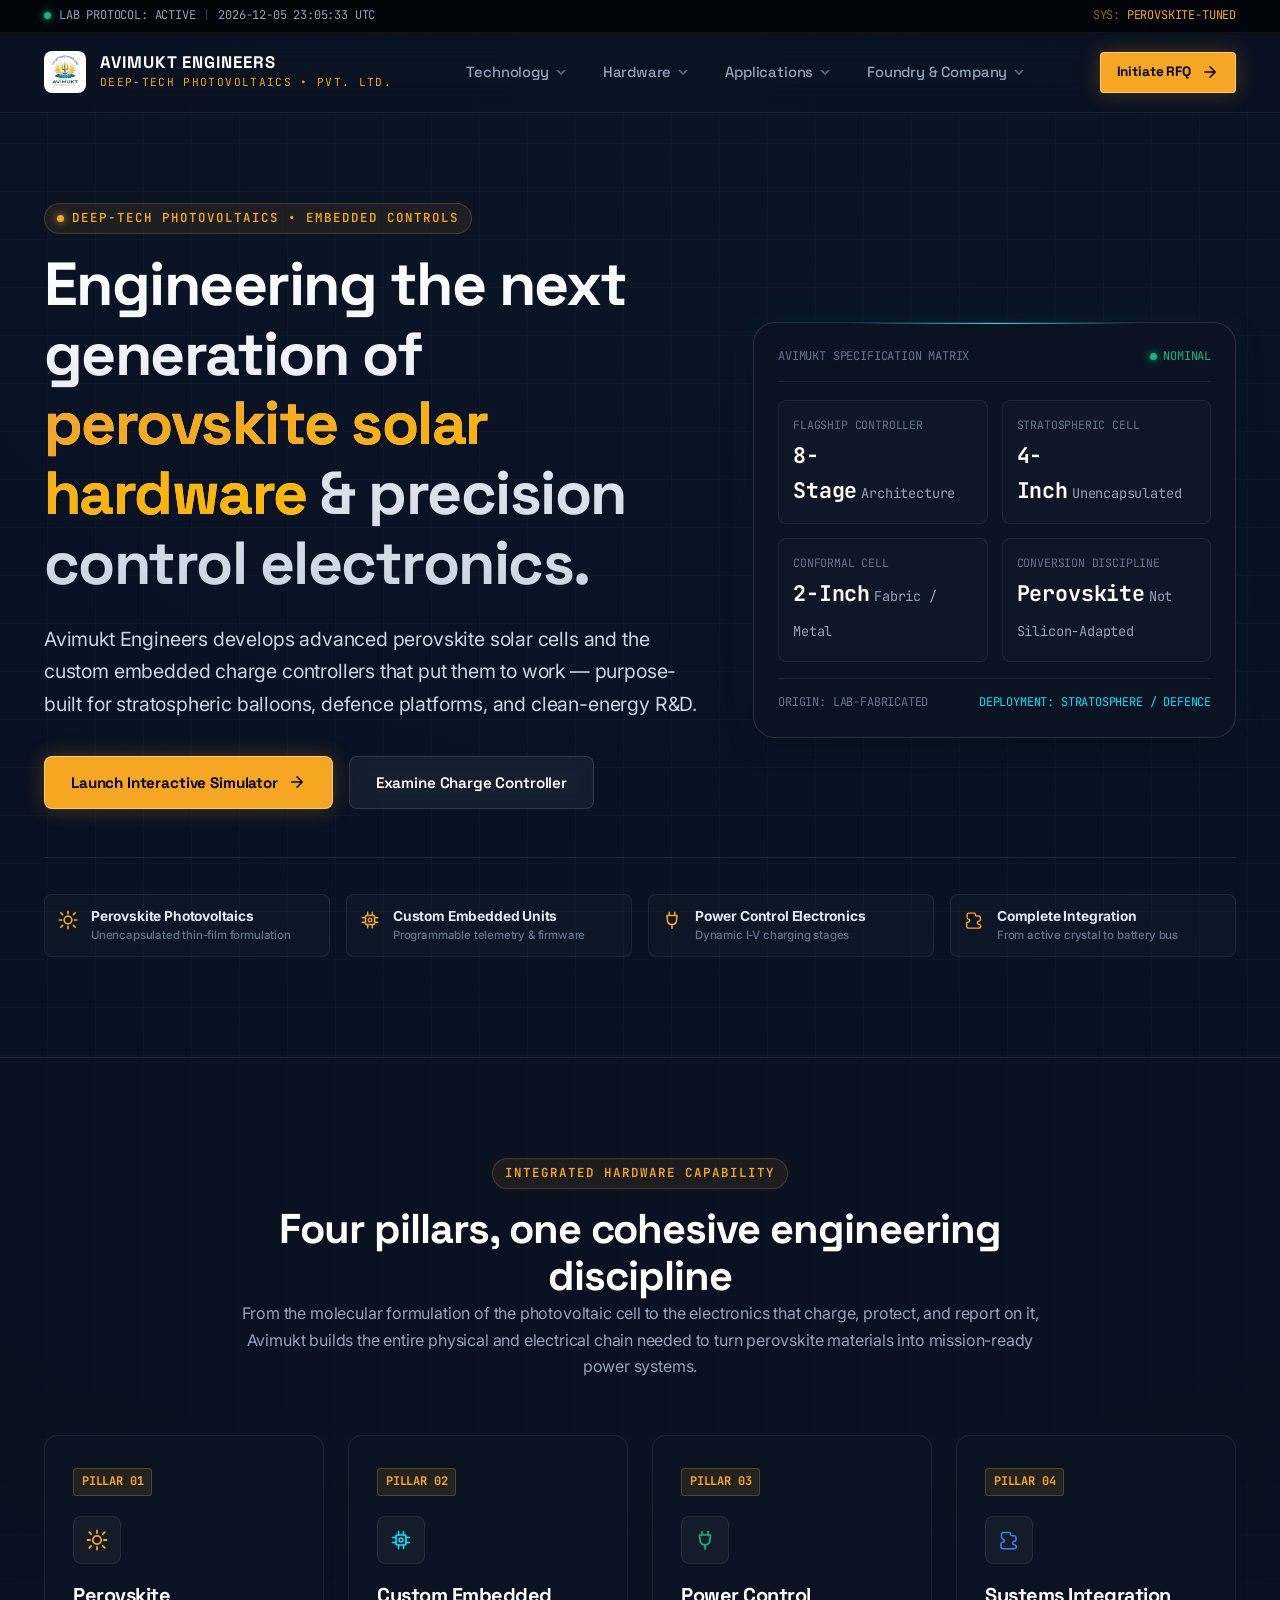
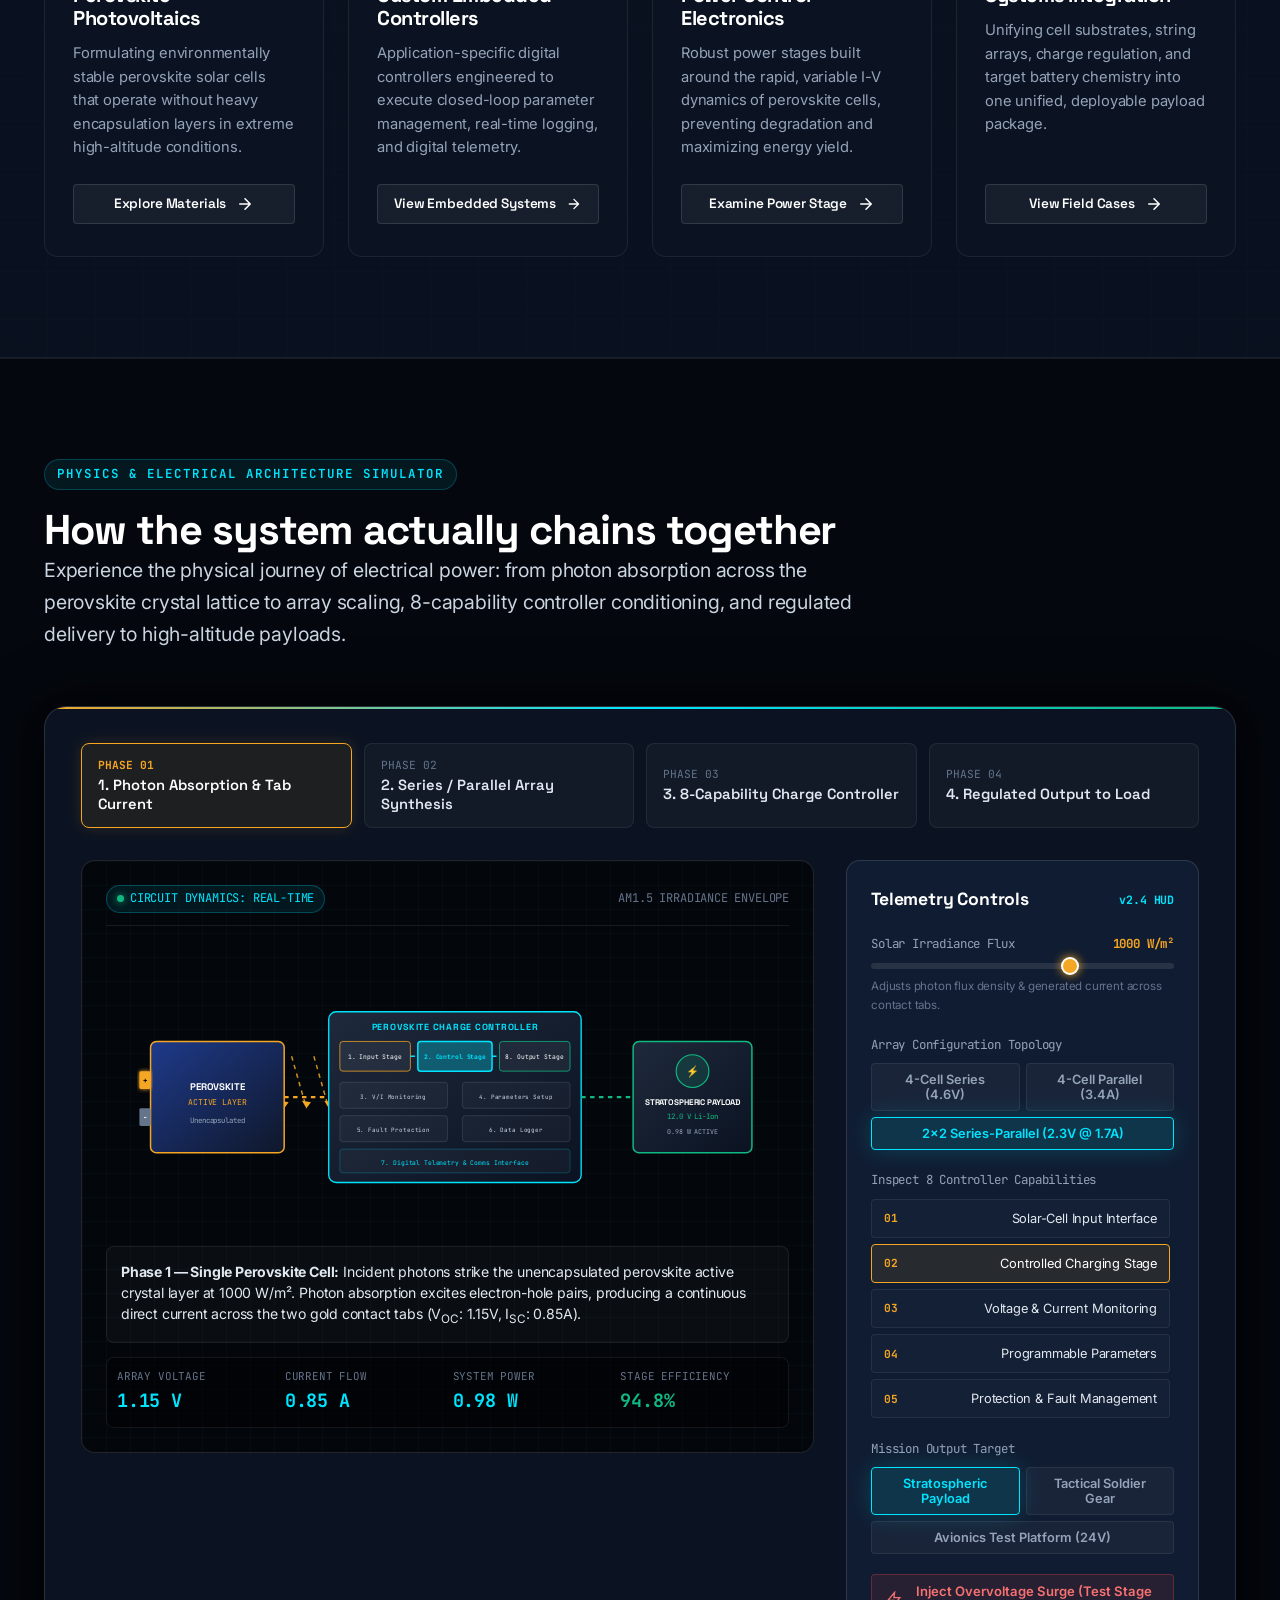
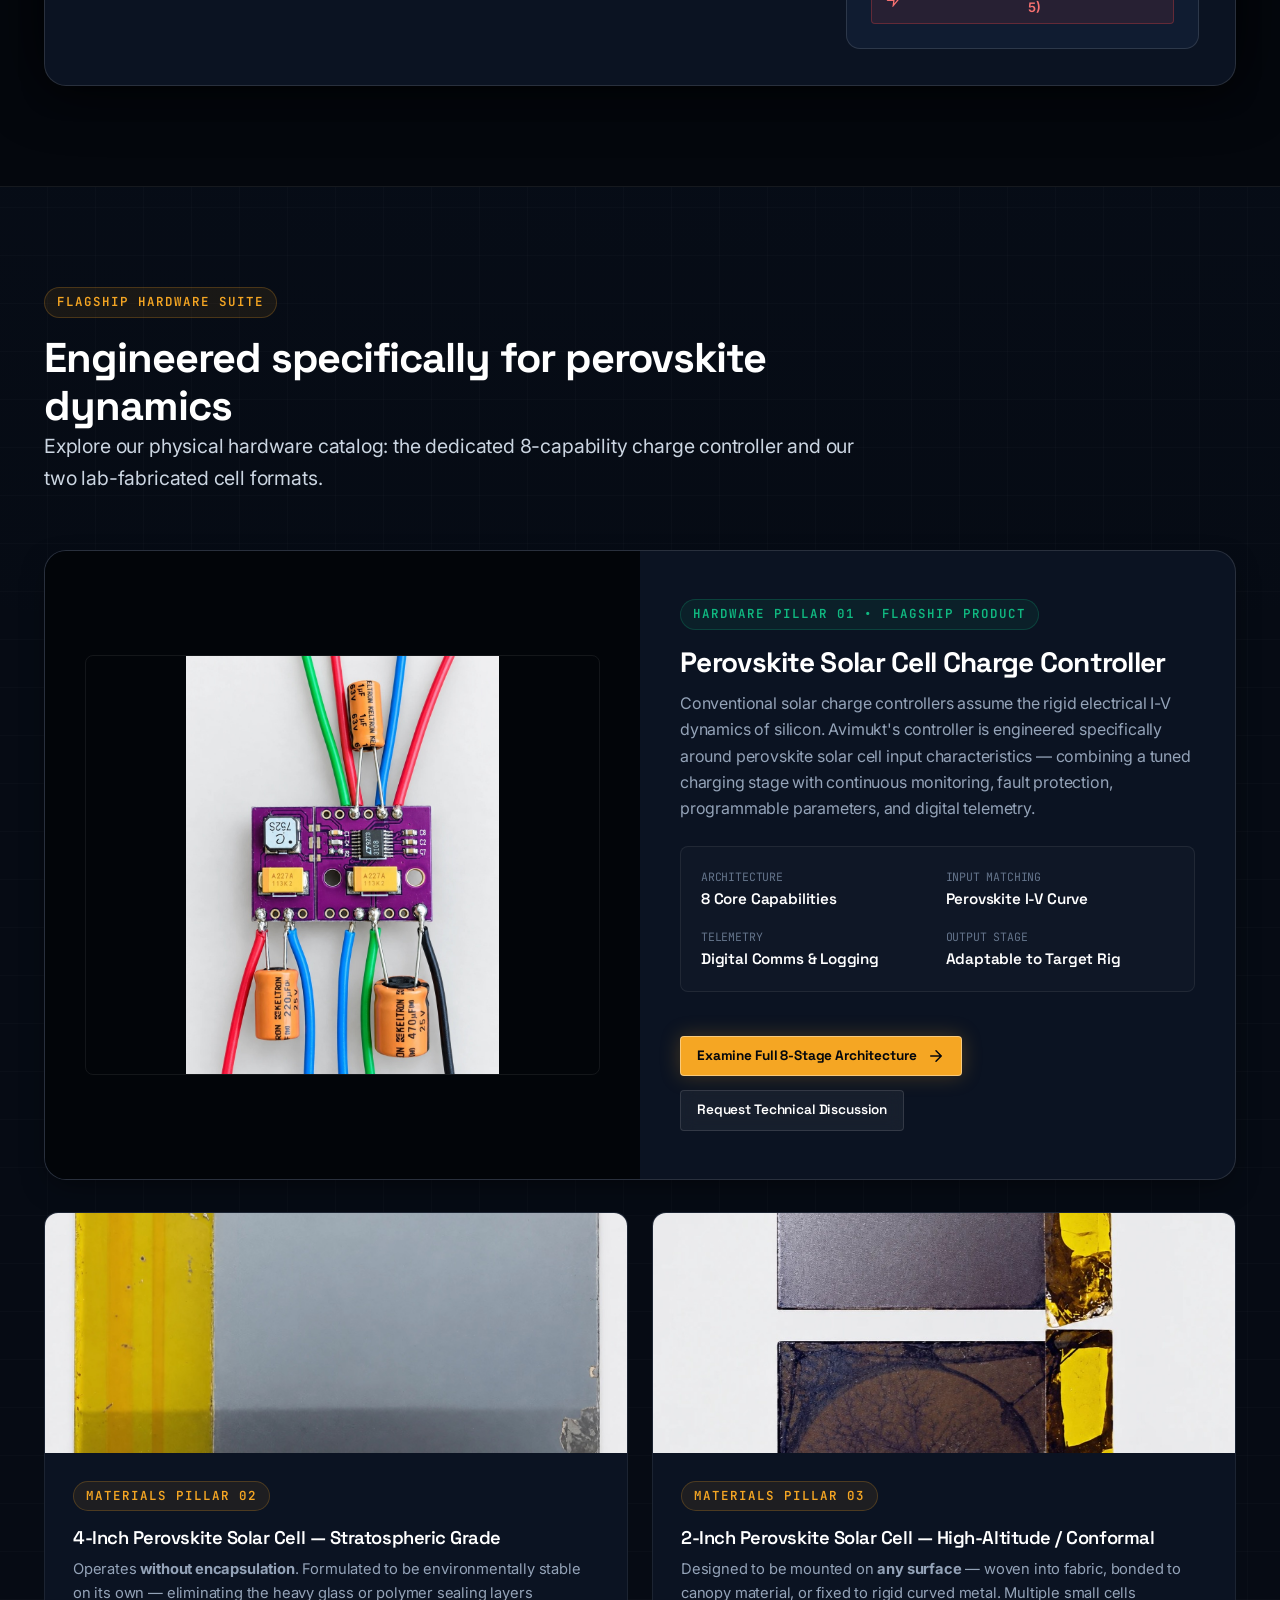
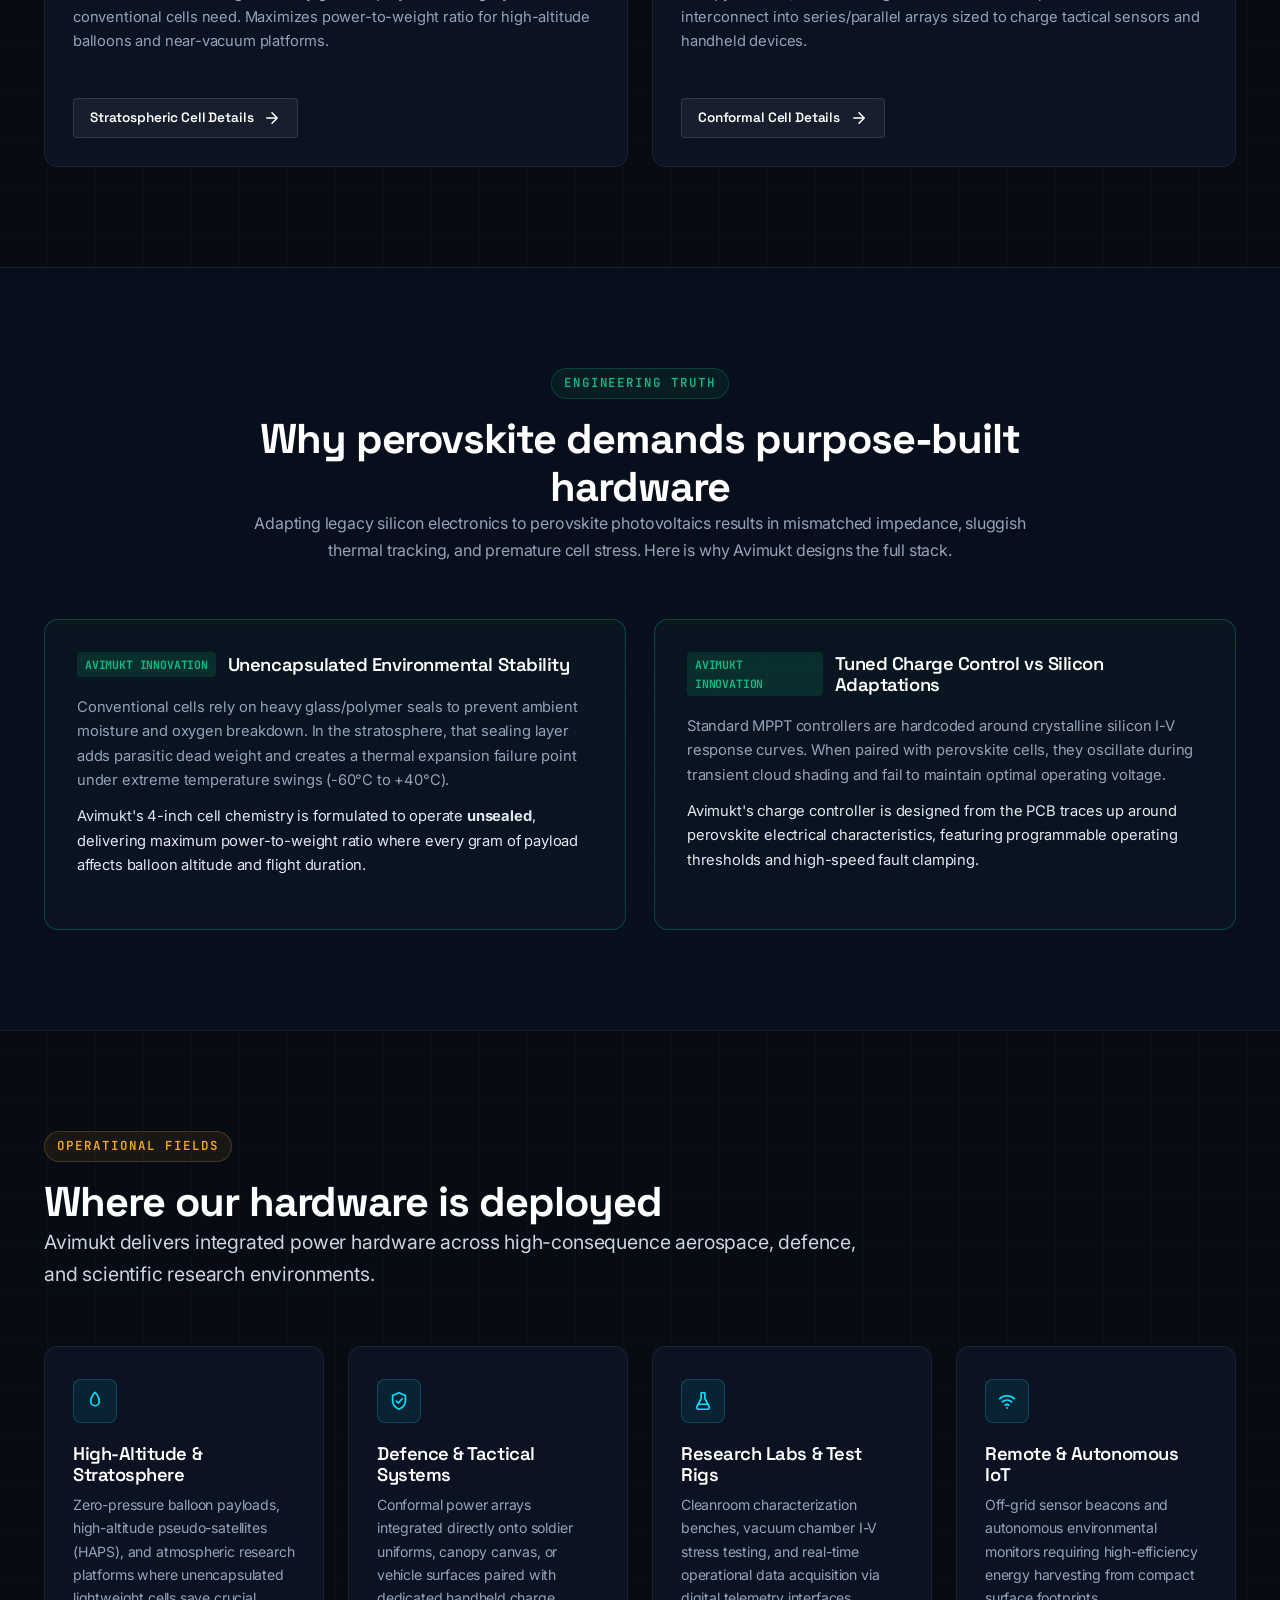
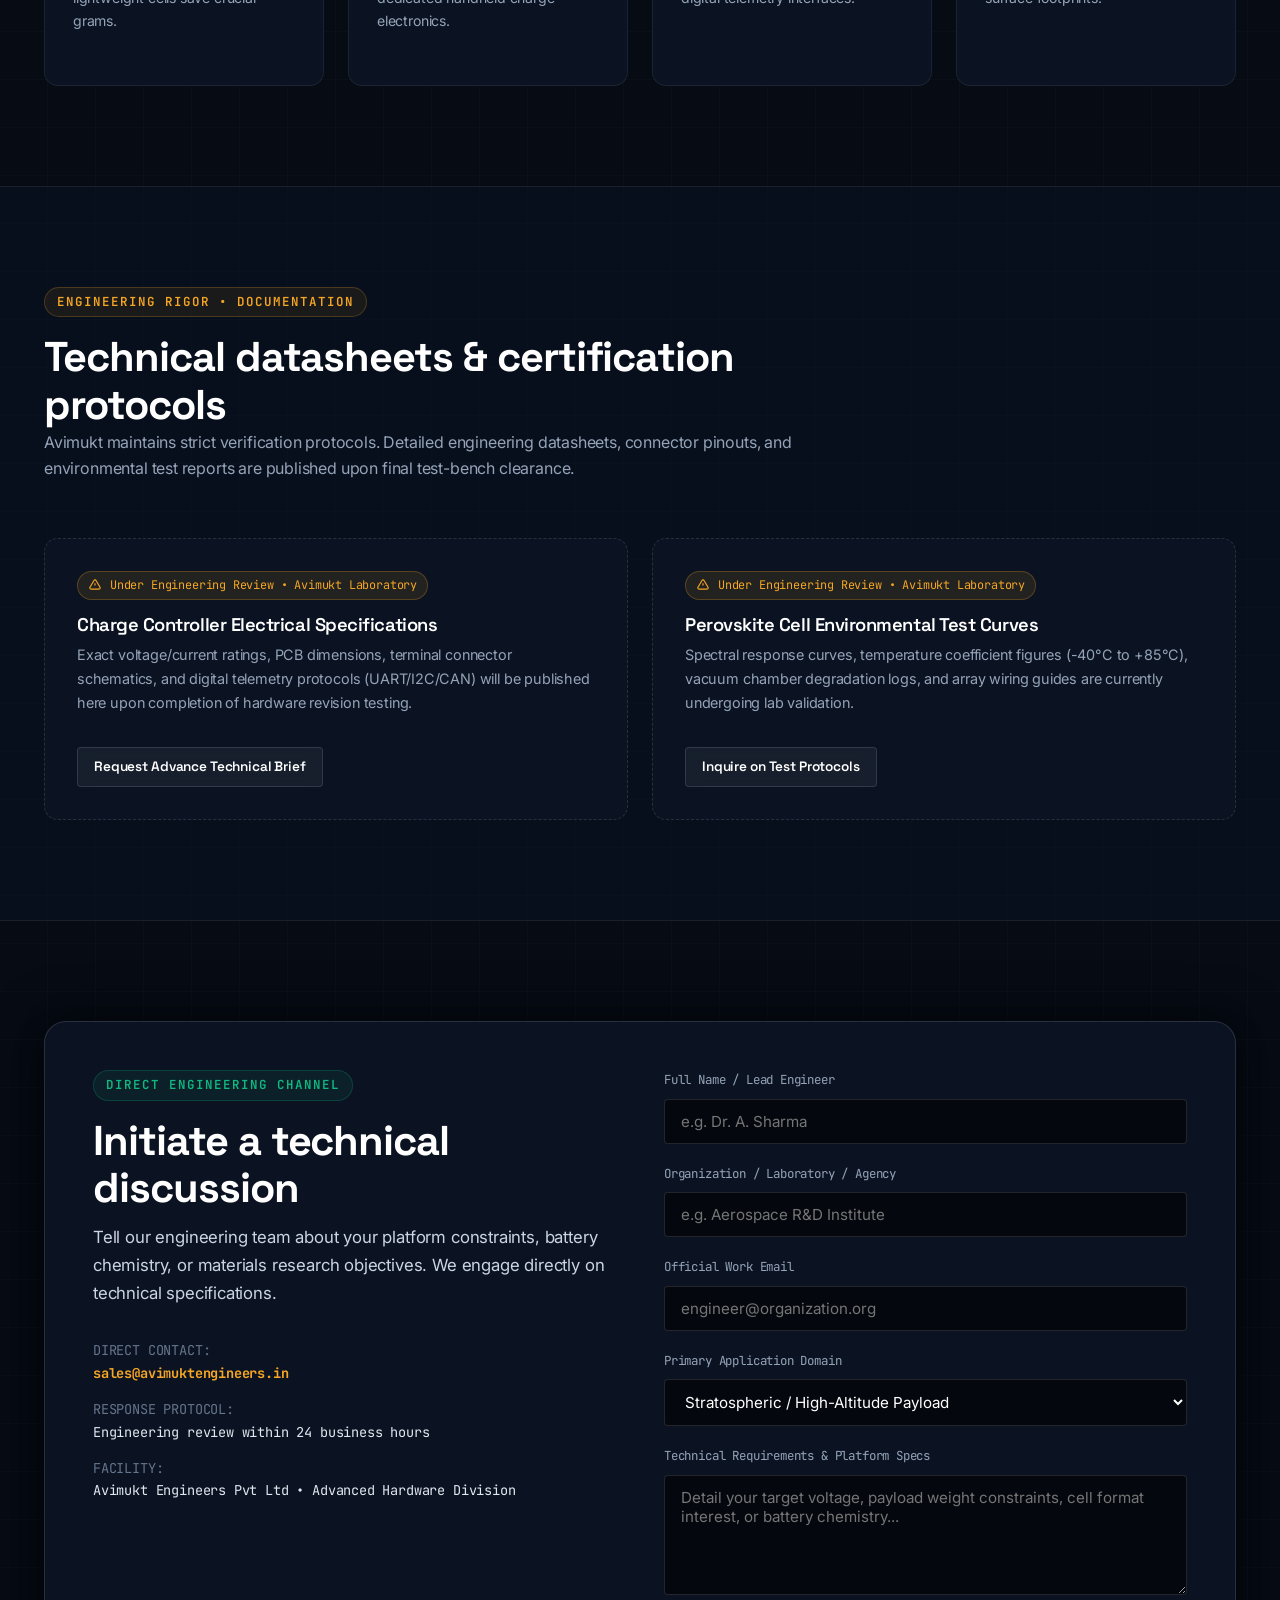
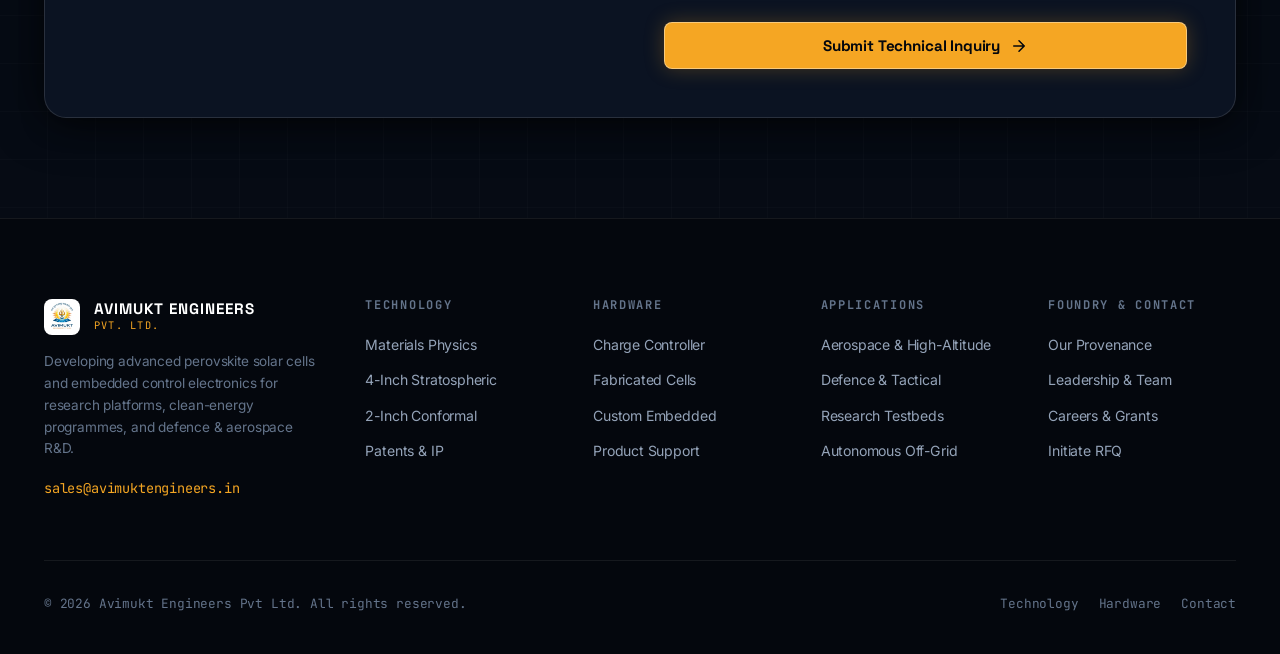
==== commit d9cbeb4b: "feat: complete world-class deep-tech website redesign with interactive simulator and 4-pillar IA" ====
--- a/index.html
+++ b/index.html
@@ -1,389 +1,822 @@
 <!DOCTYPE html>
 <html lang="en">
 <head>
-<meta charset="UTF-8">
-<meta name="viewport" content="width=device-width, initial-scale=1.0">
-<title>Home | Avimukt Engineers Pvt Ltd</title>
-<meta name="description" content="Avimukt Engineers Pvt Ltd develops advanced perovskite solar cells and the embedded charge-control electronics that power research, clean-energy and defence R&D platforms.">
-<meta name="robots" content="noindex, nofollow">
-<meta name="theme-color" content="#0A1F3C">
-<link rel="icon" type="image/png" sizes="32x32" href="assets/favicon-32.png">
-<link rel="apple-touch-icon" href="assets/apple-touch-icon.png">
-<meta property="og:type" content="website">
-<meta property="og:title" content="Home | Avimukt Engineers Pvt Ltd">
-<meta property="og:description" content="Avimukt Engineers Pvt Ltd develops advanced perovskite solar cells and the embedded charge-control electronics that power research, clean-energy and defence R&D platforms.">
-<meta property="og:image" content="assets/logo-512.png">
-<meta property="og:site_name" content="Avimukt Engineers Pvt Ltd">
-<meta name="twitter:card" content="summary">
-<link rel="preconnect" href="https://fonts.googleapis.com">
-<link rel="preconnect" href="https://fonts.gstatic.com" crossorigin>
-<link href="https://fonts.googleapis.com/css2?family=Inter:wght@400;500;600;700&family=Space+Grotesk:wght@500;600;700&display=swap" rel="stylesheet">
-<link rel="stylesheet" href="css/main.css">
-
+  <meta charset="UTF-8">
+  <meta name="viewport" content="width=device-width, initial-scale=1.0">
+  <title>Avimukt Engineers | Perovskite Solar Cells & Precision Control Electronics</title>
+  <meta name="description" content="Avimukt Engineers develops advanced perovskite solar cells and purpose-built embedded charge-control electronics for stratospheric platforms, defence & aerospace R&D, and clean-energy programmes.">
+  <meta name="theme-color" content="#060B14">
+  <link rel="icon" type="image/png" sizes="32x32" href="assets/favicon-32.png">
+  <link rel="apple-touch-icon" href="assets/apple-touch-icon.png">
+  <link rel="preconnect" href="https://fonts.googleapis.com">
+  <link rel="preconnect" href="https://fonts.gstatic.com" crossorigin>
+  <link href="https://fonts.googleapis.com/css2?family=Inter:wght@300;400;500;600;700&family=JetBrains+Mono:wght@400;500;600;700&family=Space+Grotesk:wght@500;600;700&display=swap" rel="stylesheet">
+  <link rel="stylesheet" href="css/main.css">
 </head>
-<body class="">
-<div id="preview-ribbon"><strong>Prototype preview</strong> &mdash; content under review by Avimukt Engineers Pvt Ltd</div>
+<body>
+
+  <!-- Top Aerospace Telemetry Ribbon -->
+  <aside class="telemetry-ribbon" aria-label="System status">
+    <div class="container telemetry-inner">
+      <div class="telemetry-status">
+        <span class="status-dot"></span>
+        <span>LAB PROTOCOL: ACTIVE</span>
+        <span style="opacity:0.35">|</span>
+        <span class="mono" id="utc-clock">2026-09-28 09:58:00 UTC</span>
+      </div>
+      <div style="display:flex;gap:18px;align-items:center;">
+        <span class="mono" style="color:var(--photon-gold);"><span style="opacity:0.6">SYS:</span> PEROVSKITE-TUNED</span>
+        <span class="mono" style="display:none;@media(min-width:768px){display:inline;}"><span style="opacity:0.6">DOCS:</span> REV 2.4</span>
+      </div>
+    </div>
+  </aside>
+
+  <!-- Navigation Header (Streamlined 4-Pillar Architecture) -->
   <header class="site-header">
-    <div class="container nav">
-      <a class="brand" href="index.html">
-        <img src="assets/logo.jpg" alt="Avimukt Engineers Pvt Ltd logo" width="46" height="46">
-        <span class="brand-text"><strong>AVIMUKT ENGINEERS</strong><span>Pvt. Ltd.</span></span>
+    <div class="container nav-container">
+      <a class="brand" href="index.html" aria-label="Avimukt Engineers Home">
+        <div class="brand-emblem">
+          <img src="assets/logo.jpg" alt="Avimukt Engineers logo" width="42" height="42">
+        </div>
+        <div class="brand-titles">
+          <span class="brand-name">AVIMUKT ENGINEERS</span>
+          <span class="brand-sub">DEEP-TECH PHOTOVOLTAICS &bull; PVT. LTD.</span>
+        </div>
       </a>
-      <nav class="nav-links" aria-label="Primary">
-        <div class="nav-item"><a class="nav-link is-active" href="index.html" data-nav-path="index.html">Home</a></div>
+
+      <!-- 4 Core Navigation Pillars -->
+      <nav class="nav-menu" aria-label="Primary Navigation">
         <div class="nav-item">
-            <a class="nav-link" href="about.html" data-nav-path="about.html">About Us <svg class="caret" viewBox="0 0 12 12" fill="none"><path d="M2.5 4.5L6 8L9.5 4.5" stroke="currentColor" stroke-width="1.6" stroke-linecap="round" stroke-linejoin="round"/></svg></a>
-            <div class="dropdown"><a href="about.html#company">Our Company</a>
-<a href="about.html#team">Our Team</a>
-<a href="about.html#careers">Careers</a></div>
-          </div>
+          <a class="nav-link" href="technology.html">
+            Technology <svg class="caret" viewBox="0 0 12 12" fill="none"><path d="M2.5 4.5L6 8L9.5 4.5" stroke="currentColor" stroke-width="1.6" stroke-linecap="round"/></svg>
+          </a>
+          <div class="dropdown">
+            <a class="dropdown-link" href="technology.html#physics">
+              <strong>Materials Science & Physics</strong>
+              <span class="desc">Perovskite formulation & unencapsulated stability</span>
+            </a>
+            <a class="dropdown-link" href="technology/perovskite-cell-4in.html">
+              <strong>4-Inch Stratospheric Cell</strong>
+              <span class="desc">Encapsulation-free high-altitude balloon grade</span>
+            </a>
+            <a class="dropdown-link" href="technology/perovskite-cell-2in.html">
+              <strong>2-Inch Conformal Cell</strong>
+              <span class="desc">Integrable onto fabric, canopy & curved metal</span>
+            </a>
+            <a class="dropdown-link" href="technology.html#patents">
+              <strong>Patents & IP Pipeline</strong>
+              <span class="desc">Intellectual property & filings status</span>
+            </a>
+          </div>
+        </div>
+
         <div class="nav-item">
-            <a class="nav-link" href="products.html" data-nav-path="products.html">Products <svg class="caret" viewBox="0 0 12 12" fill="none"><path d="M2.5 4.5L6 8L9.5 4.5" stroke="currentColor" stroke-width="1.6" stroke-linecap="round" stroke-linejoin="round"/></svg></a>
-            <div class="dropdown"><a href="products.html#categories">Product Categories</a>
-<a href="products.html#all-products">All Products</a>
-<a href="products/charge-controller.html">Perovskite Charge Controller</a>
-<a href="products.html#support">Product Support</a></div>
-          </div>
+          <a class="nav-link" href="products.html">
+            Hardware <svg class="caret" viewBox="0 0 12 12" fill="none"><path d="M2.5 4.5L6 8L9.5 4.5" stroke="currentColor" stroke-width="1.6" stroke-linecap="round"/></svg>
+          </a>
+          <div class="dropdown">
+            <a class="dropdown-link" href="products/charge-controller.html">
+              <strong>Perovskite Charge Controller</strong>
+              <span class="desc">Flagship 8-capability closed-loop architecture</span>
+            </a>
+            <a class="dropdown-link" href="products.html#cell-suite">
+              <strong>Fabricated Cell Suite</strong>
+              <span class="desc">4-inch & 2-inch lab-grown cell formats</span>
+            </a>
+            <a class="dropdown-link" href="products.html#custom-controllers">
+              <strong>Custom Embedded Controllers</strong>
+              <span class="desc">Mission-tailored firmware & power electronics</span>
+            </a>
+          </div>
+        </div>
+
         <div class="nav-item">
-            <a class="nav-link" href="technology.html" data-nav-path="technology.html">Technology <svg class="caret" viewBox="0 0 12 12" fill="none"><path d="M2.5 4.5L6 8L9.5 4.5" stroke="currentColor" stroke-width="1.6" stroke-linecap="round" stroke-linejoin="round"/></svg></a>
-            <div class="dropdown"><a href="technology.html#overview">Technology Overview</a>
-<a href="technology.html#innovations">Innovations</a>
-<a href="technology.html#patents">Patents & IP</a></div>
-          </div>
+          <a class="nav-link" href="applications.html">
+            Applications <svg class="caret" viewBox="0 0 12 12" fill="none"><path d="M2.5 4.5L6 8L9.5 4.5" stroke="currentColor" stroke-width="1.6" stroke-linecap="round"/></svg>
+          </a>
+          <div class="dropdown">
+            <a class="dropdown-link" href="applications.html#stratosphere">
+              <strong>Aerospace & Stratospheric</strong>
+              <span class="desc">High-altitude balloons & zero-pressure craft</span>
+            </a>
+            <a class="dropdown-link" href="applications.html#defence">
+              <strong>Defence & Tactical Gear</strong>
+              <span class="desc">Wearable solar & conformal soldier payloads</span>
+            </a>
+            <a class="dropdown-link" href="applications.html#research">
+              <strong>Research Labs & Testbeds</strong>
+              <span class="desc">Characterization platforms & I-V tracing rigs</span>
+            </a>
+            <a class="dropdown-link" href="applications.html#remote">
+              <strong>Autonomous Remote Power</strong>
+              <span class="desc">Off-grid environmental & sensing telemetry</span>
+            </a>
+          </div>
+        </div>
+
         <div class="nav-item">
-            <a class="nav-link" href="services.html" data-nav-path="services.html">Services <svg class="caret" viewBox="0 0 12 12" fill="none"><path d="M2.5 4.5L6 8L9.5 4.5" stroke="currentColor" stroke-width="1.6" stroke-linecap="round" stroke-linejoin="round"/></svg></a>
-            <div class="dropdown"><a href="services.html#consulting">Consulting</a>
-<a href="services.html#engineering">Engineering Services</a>
-<a href="services.html#support">Technical Support</a></div>
-          </div>
-        <div class="nav-item">
-            <a class="nav-link" href="applications.html" data-nav-path="applications.html">Applications <svg class="caret" viewBox="0 0 12 12" fill="none"><path d="M2.5 4.5L6 8L9.5 4.5" stroke="currentColor" stroke-width="1.6" stroke-linecap="round" stroke-linejoin="round"/></svg></a>
-            <div class="dropdown"><a href="applications.html#industries">Industry Applications</a>
-<a href="applications.html#use-cases">Use Cases</a>
-<a href="applications.html#solutions">Solutions by Application</a></div>
-          </div>
-        <div class="nav-item">
-            <a class="nav-link" href="projects.html" data-nav-path="projects.html">Projects <svg class="caret" viewBox="0 0 12 12" fill="none"><path d="M2.5 4.5L6 8L9.5 4.5" stroke="currentColor" stroke-width="1.6" stroke-linecap="round" stroke-linejoin="round"/></svg></a>
-            <div class="dropdown"><a href="projects.html#featured">Featured Projects</a>
-<a href="projects.html#case-studies">Case Studies</a>
-<a href="projects.html#success">Success Stories</a></div>
-          </div>
-        <div class="nav-item">
-            <a class="nav-link" href="resources.html" data-nav-path="resources.html">Resources <svg class="caret" viewBox="0 0 12 12" fill="none"><path d="M2.5 4.5L6 8L9.5 4.5" stroke="currentColor" stroke-width="1.6" stroke-linecap="round" stroke-linejoin="round"/></svg></a>
-            <div class="dropdown"><a href="resources.html#whitepapers">White Papers</a>
-<a href="resources.html#datasheets">Datasheets & Brochures</a>
-<a href="resources.html#webinars">Webinars & Videos</a></div>
-          </div>
-        <div class="nav-item">
-            <a class="nav-link" href="contact.html" data-nav-path="contact.html">Contact <svg class="caret" viewBox="0 0 12 12" fill="none"><path d="M2.5 4.5L6 8L9.5 4.5" stroke="currentColor" stroke-width="1.6" stroke-linecap="round" stroke-linejoin="round"/></svg></a>
-            <div class="dropdown"><a href="contact.html#contact-form">Contact Us</a>
-<a href="contact.html#locations">Locations</a>
-<a href="contact.html#support">Customer Support</a></div>
-          </div>
+          <a class="nav-link" href="about.html">
+            Foundry & Company <svg class="caret" viewBox="0 0 12 12" fill="none"><path d="M2.5 4.5L6 8L9.5 4.5" stroke="currentColor" stroke-width="1.6" stroke-linecap="round"/></svg>
+          </a>
+          <div class="dropdown">
+            <a class="dropdown-link" href="about.html#company">
+              <strong>Engineering Provenance</strong>
+              <span class="desc">Mission, values & hardware methodology</span>
+            </a>
+            <a class="dropdown-link" href="about.html#team">
+              <strong>Leadership & Engineering</strong>
+              <span class="desc">Materials science & embedded controls group</span>
+            </a>
+            <a class="dropdown-link" href="about.html#careers">
+              <strong>Careers & Research Grants</strong>
+              <span class="desc">Open roles & lab collaboration tracks</span>
+            </a>
+          </div>
+        </div>
       </nav>
-      <div class="nav-cta">
-        <a class="btn btn-secondary" href="products.html">Products</a>
-        <a class="btn btn-primary" href="contact.html">Get in Touch</a>
-      </div>
-      <button class="hamburger" data-nav-toggle aria-expanded="false" aria-label="Toggle navigation menu" aria-controls="mobile-panel">
-        <span></span><span></span><span></span>
-      </button>
-    </div>
-    <div class="mobile-panel" id="mobile-panel" data-mobile-panel>
-      <div class="m-item"><a class="m-top" style="display:flex" href="index.html">Home</a></div>
-      <div class="m-item">
-          <div class="m-top"><span>About Us</span><svg viewBox="0 0 16 16" fill="none"><path d="M4 6l4 4 4-4" stroke="currentColor" stroke-width="1.7" stroke-linecap="round" stroke-linejoin="round"/></svg></div>
-          <div class="m-sub"><a href="about.html">About Us overview</a><a href="about.html#company">Our Company</a>
-<a href="about.html#team">Our Team</a>
-<a href="about.html#careers">Careers</a></div>
-        </div>
-      <div class="m-item">
-          <div class="m-top"><span>Products</span><svg viewBox="0 0 16 16" fill="none"><path d="M4 6l4 4 4-4" stroke="currentColor" stroke-width="1.7" stroke-linecap="round" stroke-linejoin="round"/></svg></div>
-          <div class="m-sub"><a href="products.html">Products overview</a><a href="products.html#categories">Product Categories</a>
-<a href="products.html#all-products">All Products</a>
-<a href="products/charge-controller.html">Perovskite Charge Controller</a>
-<a href="products.html#support">Product Support</a></div>
-        </div>
-      <div class="m-item">
-          <div class="m-top"><span>Technology</span><svg viewBox="0 0 16 16" fill="none"><path d="M4 6l4 4 4-4" stroke="currentColor" stroke-width="1.7" stroke-linecap="round" stroke-linejoin="round"/></svg></div>
-          <div class="m-sub"><a href="technology.html">Technology overview</a><a href="technology.html#overview">Technology Overview</a>
-<a href="technology.html#innovations">Innovations</a>
-<a href="technology.html#patents">Patents & IP</a></div>
-        </div>
-      <div class="m-item">
-          <div class="m-top"><span>Services</span><svg viewBox="0 0 16 16" fill="none"><path d="M4 6l4 4 4-4" stroke="currentColor" stroke-width="1.7" stroke-linecap="round" stroke-linejoin="round"/></svg></div>
-          <div class="m-sub"><a href="services.html">Services overview</a><a href="services.html#consulting">Consulting</a>
-<a href="services.html#engineering">Engineering Services</a>
-<a href="services.html#support">Technical Support</a></div>
-        </div>
-      <div class="m-item">
-          <div class="m-top"><span>Applications</span><svg viewBox="0 0 16 16" fill="none"><path d="M4 6l4 4 4-4" stroke="currentColor" stroke-width="1.7" stroke-linecap="round" stroke-linejoin="round"/></svg></div>
-          <div class="m-sub"><a href="applications.html">Applications overview</a><a href="applications.html#industries">Industry Applications</a>
-<a href="applications.html#use-cases">Use Cases</a>
-<a href="applications.html#solutions">Solutions by Application</a></div>
-        </div>
-      <div class="m-item">
-          <div class="m-top"><span>Projects</span><svg viewBox="0 0 16 16" fill="none"><path d="M4 6l4 4 4-4" stroke="currentColor" stroke-width="1.7" stroke-linecap="round" stroke-linejoin="round"/></svg></div>
-          <div class="m-sub"><a href="projects.html">Projects overview</a><a href="projects.html#featured">Featured Projects</a>
-<a href="projects.html#case-studies">Case Studies</a>
-<a href="projects.html#success">Success Stories</a></div>
-        </div>
-      <div class="m-item">
-          <div class="m-top"><span>Resources</span><svg viewBox="0 0 16 16" fill="none"><path d="M4 6l4 4 4-4" stroke="currentColor" stroke-width="1.7" stroke-linecap="round" stroke-linejoin="round"/></svg></div>
-          <div class="m-sub"><a href="resources.html">Resources overview</a><a href="resources.html#whitepapers">White Papers</a>
-<a href="resources.html#datasheets">Datasheets & Brochures</a>
-<a href="resources.html#webinars">Webinars & Videos</a></div>
-        </div>
-      <div class="m-item">
-          <div class="m-top"><span>Contact</span><svg viewBox="0 0 16 16" fill="none"><path d="M4 6l4 4 4-4" stroke="currentColor" stroke-width="1.7" stroke-linecap="round" stroke-linejoin="round"/></svg></div>
-          <div class="m-sub"><a href="contact.html">Contact overview</a><a href="contact.html#contact-form">Contact Us</a>
-<a href="contact.html#locations">Locations</a>
-<a href="contact.html#support">Customer Support</a></div>
-        </div>
-      <div class="m-cta">
-        <a class="btn btn-secondary btn-block" href="products.html">Products</a>
-        <a class="btn btn-primary btn-block" href="contact.html">Get in Touch</a>
+
+      <!-- Nav CTA -->
+      <div class="nav-actions">
+        <a class="btn btn-secondary btn-sm" href="#how-it-works" style="display:none;@media(min-width:860px){display:inline-flex;}">How It Works</a>
+        <a class="btn btn-primary btn-sm" href="contact.html">
+          Initiate RFQ <svg viewBox="0 0 24 24" fill="none"><path d="M5 12h14M12 5l7 7-7 7" stroke="currentColor" stroke-width="2" stroke-linecap="round" stroke-linejoin="round"/></svg>
+        </a>
+        <button class="hamburger" data-nav-toggle aria-expanded="false" aria-label="Toggle navigation menu">
+          <span></span><span></span><span></span>
+        </button>
       </div>
     </div>
   </header>
 
+  <!-- Mobile Drawer Menu -->
+  <div class="mobile-drawer" data-mobile-drawer>
+    <div class="mobile-nav-group">
+      <div class="mobile-nav-title">Technology & Physics</div>
+      <a class="mobile-nav-link" href="technology.html">Technology Overview</a>
+      <a class="mobile-nav-link" href="technology/perovskite-cell-4in.html">4-Inch Stratospheric Cell</a>
+      <a class="mobile-nav-link" href="technology/perovskite-cell-2in.html">2-Inch Conformal Cell</a>
+    </div>
+    <div class="mobile-nav-group">
+      <div class="mobile-nav-title">Hardware & Systems</div>
+      <a class="mobile-nav-link" href="products.html">Product Catalog</a>
+      <a class="mobile-nav-link" href="products/charge-controller.html">Perovskite Charge Controller</a>
+    </div>
+    <div class="mobile-nav-group">
+      <div class="mobile-nav-title">Deployments</div>
+      <a class="mobile-nav-link" href="applications.html">Operational Applications</a>
+      <a class="mobile-nav-link" href="about.html">Company & Foundry</a>
+      <a class="mobile-nav-link" href="contact.html">Direct RFQ / Contact</a>
+    </div>
+    <div style="margin-top:24px;">
+      <a class="btn btn-primary" href="contact.html" style="width:100%;">Talk to Engineering</a>
+    </div>
+  </div>
+
+  <!-- Hero Section (Cinematic Positioning & Telemetry HUD) -->
   <section class="hero">
     <div class="container">
       <div class="hero-grid">
-        <div class="hero-copy reveal is-visible">
-          <div class="eyebrow">Advanced Perovskite Solar Solutions</div>
-          <h1>Engineering the next generation of solar power &amp; precision electronics</h1>
-          <p class="lead">Avimukt Engineers Pvt Ltd develops advanced perovskite solar cells and the embedded control electronics that put them to work &mdash; for research platforms, clean-energy programmes, and defence &amp; aerospace R&amp;D.</p>
+        <div class="hero-copy">
+          <div class="eyebrow">
+            <span class="status-dot" style="background:var(--photon-gold);box-shadow:0 0 8px var(--photon-gold);"></span>
+            DEEP-TECH PHOTOVOLTAICS &bull; EMBEDDED CONTROLS
+          </div>
+          <h1 class="hero-title">
+            Engineering the next generation of <span class="highlight">perovskite solar hardware</span> &amp; precision control electronics.
+          </h1>
+          <p class="lead">
+            Avimukt Engineers develops advanced perovskite solar cells and the custom embedded charge controllers that put them to work &mdash; purpose-built for stratospheric balloons, defence platforms, and clean-energy R&amp;D.
+          </p>
           <div class="hero-actions">
-            <a class="btn btn-primary" href="products.html">Explore Products <svg viewBox="0 0 24 24" fill="none"><path d="M4 12h15M13 6l6 6-6 6" stroke="currentColor" stroke-width="1.8" stroke-linecap="round" stroke-linejoin="round"/></svg></a>
-            <a class="btn btn-ghost" href="contact.html">Talk to Our Team</a>
-          </div>
-        </div>
-        <div class="hero-art reveal is-visible">
-          <div class="logo-plate">
-            <img src="assets/logo.jpg" alt="Avimukt Engineers Pvt Ltd emblem" width="320" height="320">
-          </div>
-        </div>
-      </div>
-      <div class="hero-badges reveal is-visible">
-        <div class="badge"><svg viewBox="0 0 24 24" fill="none"><circle cx="12" cy="12" r="4.2" stroke="currentColor" stroke-width="1.8"/><g stroke="currentColor" stroke-width="1.8" stroke-linecap="round"><path d="M12 2.5v2.6M12 18.9v2.6M4.2 4.2l1.9 1.9M17.9 17.9l1.9 1.9M2.5 12h2.6M18.9 12h2.6M4.2 19.8l1.9-1.9M17.9 6.1l1.9-1.9"/></g></svg><span>Perovskite photovoltaic materials</span></div>
-        <div class="badge"><svg viewBox="0 0 24 24" fill="none"><rect x="7" y="7" width="10" height="10" rx="1.2" stroke="currentColor" stroke-width="1.7"/><path d="M9.5 7V3.5M14.5 7V3.5M9.5 20.5V17M14.5 20.5V17M7 9.5H3.5M7 14.5H3.5M20.5 9.5H17M20.5 14.5H17" stroke="currentColor" stroke-width="1.6" stroke-linecap="round"/><circle cx="12" cy="12" r="2" stroke="currentColor" stroke-width="1.5"/></svg><span>Custom embedded controllers</span></div>
-        <div class="badge"><svg viewBox="0 0 24 24" fill="none"><path d="M9 3v4M15 3v4M6.5 7h11l-.6 5.4A5 5 0 0112 17h0a5 5 0 01-4.9-4.6L6.5 7z" stroke="currentColor" stroke-width="1.7" stroke-linejoin="round"/><path d="M12 17v4" stroke="currentColor" stroke-width="1.7" stroke-linecap="round"/></svg><span>Power control electronics</span></div>
-        <div class="badge"><svg viewBox="0 0 24 24" fill="none"><path d="M9 4.5h3.2a1.4 1.4 0 011.4 1.6c-.1.9.6 1.7 1.5 1.6H17a2 2 0 012 2v2a1.6 1.6 0 01-1.7 1.6c-.9-.1-1.6.6-1.6 1.5v.3a1.6 1.6 0 001.6 1.7 2 2 0 010 4H6a2 2 0 01-2-2v-2.9a1.6 1.6 0 011.7-1.6c.9.1 1.6-.6 1.6-1.5v-.3A1.6 1.6 0 005.7 11 2 2 0 014.5 8.9V6.5a2 2 0 012-2H9z" stroke="currentColor" stroke-width="1.5" stroke-linejoin="round"/></svg><span>Complex technology integration</span></div>
+            <a class="btn btn-primary" href="#how-it-works">
+              Launch Interactive Simulator <svg viewBox="0 0 24 24" fill="none"><path d="M5 12h14M12 5l7 7-7 7" stroke="currentColor" stroke-width="2" stroke-linecap="round" stroke-linejoin="round"/></svg>
+            </a>
+            <a class="btn btn-secondary" href="products/charge-controller.html">
+              Examine Charge Controller
+            </a>
+          </div>
+        </div>
+
+        <!-- Hero HUD Telemetry Card -->
+        <div class="hero-hud">
+          <div class="hud-header">
+            <span>AVIMUKT SPECIFICATION MATRIX</span>
+            <div class="live-badge">
+              <span class="status-dot"></span>
+              <span>NOMINAL</span>
+            </div>
+          </div>
+          <div class="hud-metrics-grid">
+            <div class="hud-metric">
+              <div class="hud-metric-label">Flagship Controller</div>
+              <div class="hud-metric-val">8-Stage<span>Architecture</span></div>
+            </div>
+            <div class="hud-metric">
+              <div class="hud-metric-label">Stratospheric Cell</div>
+              <div class="hud-metric-val">4-Inch<span>Unencapsulated</span></div>
+            </div>
+            <div class="hud-metric">
+              <div class="hud-metric-label">Conformal Cell</div>
+              <div class="hud-metric-val">2-Inch<span>Fabric / Metal</span></div>
+            </div>
+            <div class="hud-metric">
+              <div class="hud-metric-label">Conversion Discipline</div>
+              <div class="hud-metric-val">Perovskite<span>Not Silicon-Adapted</span></div>
+            </div>
+          </div>
+          <div style="margin-top:16px;padding-top:14px;border-top:1px solid var(--border-subtle);display:flex;justify-content:space-between;align-items:center;font-family:var(--font-mono);font-size:0.75rem;color:var(--text-dim);">
+            <span>ORIGIN: LAB-FABRICATED</span>
+            <span style="color:var(--plasma-cyan);">DEPLOYMENT: STRATOSPHERE / DEFENCE</span>
+          </div>
+        </div>
+      </div>
+
+      <!-- Hero Badges Strip -->
+      <div class="hero-badges-strip">
+        <div class="badge-item">
+          <svg viewBox="0 0 24 24" fill="none"><circle cx="12" cy="12" r="4.2" stroke="currentColor" stroke-width="1.8"/><path d="M12 2.5v2.6M12 18.9v2.6M4.2 4.2l1.9 1.9M17.9 17.9l1.9 1.9M2.5 12h2.6M18.9 12h2.6M4.2 19.8l1.9-1.9M17.9 6.1l1.9-1.9" stroke="currentColor" stroke-width="1.8" stroke-linecap="round"/></svg>
+          <span><strong>Perovskite Photovoltaics</strong><br><small style="color:var(--text-dim);">Unencapsulated thin-film formulation</small></span>
+        </div>
+        <div class="badge-item">
+          <svg viewBox="0 0 24 24" fill="none"><rect x="7" y="7" width="10" height="10" rx="1.2" stroke="currentColor" stroke-width="1.7"/><path d="M9.5 7V3.5M14.5 7V3.5M9.5 20.5V17M14.5 20.5V17M7 9.5H3.5M7 14.5H3.5M20.5 9.5H17M20.5 14.5H17" stroke="currentColor" stroke-width="1.6" stroke-linecap="round"/><circle cx="12" cy="12" r="2" stroke="currentColor" stroke-width="1.5"/></svg>
+          <span><strong>Custom Embedded Units</strong><br><small style="color:var(--text-dim);">Programmable telemetry &amp; firmware</small></span>
+        </div>
+        <div class="badge-item">
+          <svg viewBox="0 0 24 24" fill="none"><path d="M9 3v4M15 3v4M6.5 7h11l-.6 5.4A5 5 0 0112 17h0a5 5 0 01-4.9-4.6L6.5 7z" stroke="currentColor" stroke-width="1.7" stroke-linejoin="round"/><path d="M12 17v4" stroke="currentColor" stroke-width="1.7" stroke-linecap="round"/></svg>
+          <span><strong>Power Control Electronics</strong><br><small style="color:var(--text-dim);">Dynamic I-V charging stages</small></span>
+        </div>
+        <div class="badge-item">
+          <svg viewBox="0 0 24 24" fill="none"><path d="M9 4.5h3.2a1.4 1.4 0 011.4 1.6c-.1.9.6 1.7 1.5 1.6H17a2 2 0 012 2v2a1.6 1.6 0 01-1.7 1.6c-.9-.1-1.6.6-1.6 1.5v.3a1.6 1.6 0 001.6 1.7 2 2 0 010 4H6a2 2 0 01-2-2v-2.9a1.6 1.6 0 011.7-1.6c.9.1 1.6-.6 1.6-1.5v-.3A1.6 1.6 0 005.7 11 2 2 0 014.5 8.9V6.5a2 2 0 012-2H9z" stroke="currentColor" stroke-width="1.5" stroke-linejoin="round"/></svg>
+          <span><strong>Complete Integration</strong><br><small style="color:var(--text-dim);">From active crystal to battery bus</small></span>
+        </div>
       </div>
     </div>
   </section>
 
-  <section class="section" id="pillars">
+  <!-- Four Capability Pillars Matrix -->
+  <section class="section section--tint" id="pillars">
     <div class="container">
-      <div class="section-head section-head--center" style="margin-left:auto;margin-right:auto;">
-        <div class="eyebrow" style="justify-content:center;">Advanced Engineering Solutions</div>
-        <h2>Four pillars, one integrated capability</h2>
-        <p>From the photovoltaic cell itself to the electronics that charge, protect and report on it, Avimukt builds the full chain of hardware needed to turn advanced solar materials into deployable power systems.</p>
-      </div>
+      <div class="section-head section-head--center">
+        <div class="eyebrow">Integrated Hardware Capability</div>
+        <h2>Four pillars, one cohesive engineering discipline</h2>
+        <p>From the molecular formulation of the photovoltaic cell to the electronics that charge, protect, and report on it, Avimukt builds the entire physical and electrical chain needed to turn perovskite materials into mission-ready power systems.</p>
+      </div>
+
       <div class="grid grid-4">
-        <div class="pillar-card reveal">
-          <span class="num-tag">01</span>
-          <div class="icon-wrap" style="background:var(--blue-soft);width:52px;height:52px;border-radius:10px;display:flex;align-items:center;justify-content:center;margin-bottom:16px;"><svg viewBox="0 0 24 24" fill="none"><rect x="2.5" y="8" width="16" height="8" rx="1.5" stroke="currentColor" stroke-width="1.7"/><path d="M21 10.5v3" stroke="currentColor" stroke-width="1.7" stroke-linecap="round"/><path d="M8 12h5" stroke="currentColor" stroke-width="1.7" stroke-linecap="round"/></svg></div>
-          <h3>Perovskite Solar Cell Charge Controller</h3>
-          <p>Purpose-built charge control electronics engineered specifically around perovskite solar cell input characteristics.</p>
-          <a href="products/charge-controller.html" class="btn btn-secondary btn-sm" style="margin-top:14px;">View Product <svg viewBox="0 0 24 24" fill="none"><path d="M4 12h15M13 6l6 6-6 6" stroke="currentColor" stroke-width="1.8" stroke-linecap="round" stroke-linejoin="round"/></svg></a>
-        </div>
-        <div class="pillar-card reveal">
-          <span class="num-tag">02</span>
-          <div class="icon-wrap" style="background:var(--blue-soft);width:52px;height:52px;border-radius:10px;display:flex;align-items:center;justify-content:center;margin-bottom:16px;"><svg viewBox="0 0 24 24" fill="none"><rect x="7" y="7" width="10" height="10" rx="1.2" stroke="currentColor" stroke-width="1.7"/><path d="M9.5 7V3.5M14.5 7V3.5M9.5 20.5V17M14.5 20.5V17M7 9.5H3.5M7 14.5H3.5M20.5 9.5H17M20.5 14.5H17" stroke="currentColor" stroke-width="1.6" stroke-linecap="round"/><circle cx="12" cy="12" r="2" stroke="currentColor" stroke-width="1.5"/></svg></div>
-          <h3>Custom Embedded Controller Units</h3>
-          <p>Application-specific embedded controllers designed and fabricated around the exact requirements of the platform.</p>
-          <a href="services.html#engineering" class="btn btn-secondary btn-sm" style="margin-top:14px;">Learn More <svg viewBox="0 0 24 24" fill="none"><path d="M4 12h15M13 6l6 6-6 6" stroke="currentColor" stroke-width="1.8" stroke-linecap="round" stroke-linejoin="round"/></svg></a>
-        </div>
-        <div class="pillar-card reveal">
-          <span class="num-tag">03</span>
-          <div class="icon-wrap" style="background:var(--blue-soft);width:52px;height:52px;border-radius:10px;display:flex;align-items:center;justify-content:center;margin-bottom:16px;"><svg viewBox="0 0 24 24" fill="none"><path d="M9 3v4M15 3v4M6.5 7h11l-.6 5.4A5 5 0 0112 17h0a5 5 0 01-4.9-4.6L6.5 7z" stroke="currentColor" stroke-width="1.7" stroke-linejoin="round"/><path d="M12 17v4" stroke="currentColor" stroke-width="1.7" stroke-linecap="round"/></svg></div>
-          <h3>Power Control Electronics</h3>
-          <p>Robust power-stage design for charging, distribution and protection across research and field environments.</p>
-          <a href="services.html#engineering" class="btn btn-secondary btn-sm" style="margin-top:14px;">Learn More <svg viewBox="0 0 24 24" fill="none"><path d="M4 12h15M13 6l6 6-6 6" stroke="currentColor" stroke-width="1.8" stroke-linecap="round" stroke-linejoin="round"/></svg></a>
-        </div>
-        <div class="pillar-card reveal">
-          <span class="num-tag">04</span>
-          <div class="icon-wrap" style="background:var(--blue-soft);width:52px;height:52px;border-radius:10px;display:flex;align-items:center;justify-content:center;margin-bottom:16px;"><svg viewBox="0 0 24 24" fill="none"><path d="M9 4.5h3.2a1.4 1.4 0 011.4 1.6c-.1.9.6 1.7 1.5 1.6H17a2 2 0 012 2v2a1.6 1.6 0 01-1.7 1.6c-.9-.1-1.6.6-1.6 1.5v.3a1.6 1.6 0 001.6 1.7 2 2 0 010 4H6a2 2 0 01-2-2v-2.9a1.6 1.6 0 011.7-1.6c.9.1 1.6-.6 1.6-1.5v-.3A1.6 1.6 0 005.7 11 2 2 0 014.5 8.9V6.5a2 2 0 012-2H9z" stroke="currentColor" stroke-width="1.5" stroke-linejoin="round"/></svg></div>
-          <h3>Complex Technology Integration</h3>
-          <p>Bringing materials science, embedded systems and power electronics together into one working platform.</p>
-          <a href="services.html#consulting" class="btn btn-secondary btn-sm" style="margin-top:14px;">Learn More <svg viewBox="0 0 24 24" fill="none"><path d="M4 12h15M13 6l6 6-6 6" stroke="currentColor" stroke-width="1.8" stroke-linecap="round" stroke-linejoin="round"/></svg></a>
+        <!-- Pillar 1 -->
+        <div class="pillar-card">
+          <div>
+            <div class="pillar-num">PILLAR 01</div>
+            <div class="pillar-icon">
+              <svg viewBox="0 0 24 24" width="24" height="24" fill="none"><circle cx="12" cy="12" r="4.2" stroke="currentColor" stroke-width="1.8"/><path d="M12 2.5v2.6M12 18.9v2.6M4.2 4.2l1.9 1.9M17.9 17.9l1.9 1.9M2.5 12h2.6M18.9 12h2.6M4.2 19.8l1.9-1.9M17.9 6.1l1.9-1.9" stroke="currentColor" stroke-width="1.8" stroke-linecap="round"/></svg>
+            </div>
+            <h3>Perovskite Photovoltaics</h3>
+            <p>Formulating environmentally stable perovskite solar cells that operate without heavy encapsulation layers in extreme high-altitude conditions.</p>
+          </div>
+          <a class="btn btn-secondary btn-sm" href="technology.html#physics">
+            Explore Materials <svg viewBox="0 0 24 24" fill="none"><path d="M5 12h14M12 5l7 7-7 7" stroke="currentColor" stroke-width="2" stroke-linecap="round" stroke-linejoin="round"/></svg>
+          </a>
+        </div>
+
+        <!-- Pillar 2 -->
+        <div class="pillar-card">
+          <div>
+            <div class="pillar-num">PILLAR 02</div>
+            <div class="pillar-icon">
+              <svg viewBox="0 0 24 24" width="24" height="24" fill="none"><rect x="7" y="7" width="10" height="10" rx="1.2" stroke="currentColor" stroke-width="1.7"/><path d="M9.5 7V3.5M14.5 7V3.5M9.5 20.5V17M14.5 20.5V17M7 9.5H3.5M7 14.5H3.5M20.5 9.5H17M20.5 14.5H17" stroke="currentColor" stroke-width="1.6" stroke-linecap="round"/><circle cx="12" cy="12" r="2" stroke="currentColor" stroke-width="1.5"/></svg>
+            </div>
+            <h3>Custom Embedded Controllers</h3>
+            <p>Application-specific digital controllers engineered to execute closed-loop parameter management, real-time logging, and digital telemetry.</p>
+          </div>
+          <a class="btn btn-secondary btn-sm" href="products.html#custom-controllers">
+            View Embedded Systems <svg viewBox="0 0 24 24" fill="none"><path d="M5 12h14M12 5l7 7-7 7" stroke="currentColor" stroke-width="2" stroke-linecap="round" stroke-linejoin="round"/></svg>
+          </a>
+        </div>
+
+        <!-- Pillar 3 -->
+        <div class="pillar-card">
+          <div>
+            <div class="pillar-num">PILLAR 03</div>
+            <div class="pillar-icon">
+              <svg viewBox="0 0 24 24" width="24" height="24" fill="none"><path d="M9 3v4M15 3v4M6.5 7h11l-.6 5.4A5 5 0 0112 17h0a5 5 0 01-4.9-4.6L6.5 7z" stroke="currentColor" stroke-width="1.7" stroke-linejoin="round"/><path d="M12 17v4" stroke="currentColor" stroke-width="1.7" stroke-linecap="round"/></svg>
+            </div>
+            <h3>Power Control Electronics</h3>
+            <p>Robust power stages built around the rapid, variable I-V dynamics of perovskite cells, preventing degradation and maximizing energy yield.</p>
+          </div>
+          <a class="btn btn-secondary btn-sm" href="products/charge-controller.html">
+            Examine Power Stage <svg viewBox="0 0 24 24" fill="none"><path d="M5 12h14M12 5l7 7-7 7" stroke="currentColor" stroke-width="2" stroke-linecap="round" stroke-linejoin="round"/></svg>
+          </a>
+        </div>
+
+        <!-- Pillar 4 -->
+        <div class="pillar-card">
+          <div>
+            <div class="pillar-num">PILLAR 04</div>
+            <div class="pillar-icon">
+              <svg viewBox="0 0 24 24" width="24" height="24" fill="none"><path d="M9 4.5h3.2a1.4 1.4 0 011.4 1.6c-.1.9.6 1.7 1.5 1.6H17a2 2 0 012 2v2a1.6 1.6 0 01-1.7 1.6c-.9-.1-1.6.6-1.6 1.5v.3a1.6 1.6 0 001.6 1.7 2 2 0 010 4H6a2 2 0 01-2-2v-2.9a1.6 1.6 0 011.7-1.6c.9.1 1.6-.6 1.6-1.5v-.3A1.6 1.6 0 005.7 11 2 2 0 014.5 8.9V6.5a2 2 0 012-2H9z" stroke="currentColor" stroke-width="1.5" stroke-linejoin="round"/></svg>
+            </div>
+            <h3>Systems Integration</h3>
+            <p>Unifying cell substrates, string arrays, charge regulation, and target battery chemistry into one unified, deployable payload package.</p>
+          </div>
+          <a class="btn btn-secondary btn-sm" href="applications.html">
+            View Field Cases <svg viewBox="0 0 24 24" fill="none"><path d="M5 12h14M12 5l7 7-7 7" stroke="currentColor" stroke-width="2" stroke-linecap="round" stroke-linejoin="round"/></svg>
+          </a>
         </div>
       </div>
     </div>
   </section>
 
-  <section class="section section--tint" id="charge-controller-highlight">
-    <div class="container">
-      <div class="grid grid-2" style="align-items:center;gap:56px;">
-        <div class="reveal">
-          <div class="eyebrow">Featured Product</div>
-          <h2>Perovskite Solar Cell Charge Controller</h2>
-          <p>A dedicated charge controller architecture built around eight core capabilities &mdash; from raw solar-cell input through controlled charging, monitoring, protection, logging and communication, to integration with a battery or test platform.</p>
-          <ul class="check-list" style="margin:22px 0;">
-            <li><svg viewBox="0 0 24 24" fill="none"><path d="M5 12.5l4.5 4.5L19 7" stroke="currentColor" stroke-width="2.2" stroke-linecap="round" stroke-linejoin="round"/></svg> Controlled charging stage tuned to perovskite I-V characteristics</li>
-            <li><svg viewBox="0 0 24 24" fill="none"><path d="M5 12.5l4.5 4.5L19 7" stroke="currentColor" stroke-width="2.2" stroke-linecap="round" stroke-linejoin="round"/></svg> Continuous voltage &amp; current monitoring with fault protection</li>
-            <li><svg viewBox="0 0 24 24" fill="none"><path d="M5 12.5l4.5 4.5L19 7" stroke="currentColor" stroke-width="2.2" stroke-linecap="round" stroke-linejoin="round"/></svg> Programmable operating parameters and data logging</li>
-            <li><svg viewBox="0 0 24 24" fill="none"><path d="M5 12.5l4.5 4.5L19 7" stroke="currentColor" stroke-width="2.2" stroke-linecap="round" stroke-linejoin="round"/></svg> Digital interface for integration with batteries or test rigs</li>
-          </ul>
-          <a class="btn btn-primary" href="products/charge-controller.html">See Full Architecture <svg viewBox="0 0 24 24" fill="none"><path d="M4 12h15M13 6l6 6-6 6" stroke="currentColor" stroke-width="1.8" stroke-linecap="round" stroke-linejoin="round"/></svg></a>
-        </div>
-        <div class="diagram-wrap reveal">
-          <svg viewBox="0 0 900 160" xmlns="http://www.w3.org/2000/svg" role="img" aria-labelledby="miniDiagTitle">
-  <title id="miniDiagTitle">Charge controller signal flow: input, charging, monitoring, output</title>
-  <defs>
-    <linearGradient id="coreGrad" x1="0" y1="0" x2="1" y2="1">
-      <stop offset="0%" stop-color="#1E6FD0"/>
-      <stop offset="100%" stop-color="#0B3A6E"/>
-    </linearGradient>
-    <marker id="arrowHead" markerWidth="9" markerHeight="9" refX="7" refY="4" orient="auto">
-      <path d="M0,0 L8,4 L0,8 Z" fill="#F4B63A"/>
-    </marker>
-    <marker id="arrowHeadStart" markerWidth="9" markerHeight="9" refX="1" refY="4" orient="auto-start-reverse">
-      <path d="M0,0 L8,4 L0,8 Z" fill="#F4B63A"/>
-    </marker>
-  </defs>
-  <line x1="210.0" y1="80.0" x2="250.0" y2="80.0" stroke="#F4B63A" stroke-width="1.8" marker-end="url(#arrowHead)"/>
-  <line x1="460.0" y1="80.0" x2="500.0" y2="80.0" stroke="#F4B63A" stroke-width="1.8" marker-end="url(#arrowHead)"/>
-  <line x1="710.0" y1="80.0" x2="750.0" y2="80.0" stroke="#F4B63A" stroke-width="1.8" marker-end="url(#arrowHead)"/>
-  <rect x="10.0" y="45.0" width="200.0" height="70.0" rx="10" fill="#123B6B" stroke="#2C5C93" stroke-width="1.4"/>
-<text x="110.0" y="84.2" text-anchor="middle" font-family="Space Grotesk, sans-serif" font-size="13" font-weight="600" fill="#EAF1FB">Solar-Cell Input</text>
-  <rect x="260.0" y="45.0" width="200.0" height="70.0" rx="10" fill="url(#coreGrad)" stroke="#F4B63A" stroke-width="1.4"/>
-<text x="360.0" y="84.2" text-anchor="middle" font-family="Space Grotesk, sans-serif" font-size="13" font-weight="600" fill="#ffffff">Controlled Charging</text>
-  <rect x="510.0" y="45.0" width="200.0" height="70.0" rx="10" fill="#123B6B" stroke="#2C5C93" stroke-width="1.4"/>
-<text x="610.0" y="84.2" text-anchor="middle" font-family="Space Grotesk, sans-serif" font-size="13" font-weight="600" fill="#EAF1FB">Voltage / Current Monitoring</text>
-  <rect x="760.0" y="45.0" width="140.0" height="70.0" rx="10" fill="#123B6B" stroke="#2C5C93" stroke-width="1.4"/>
-<text x="830.0" y="76.7" text-anchor="middle" font-family="Space Grotesk, sans-serif" font-size="13" font-weight="600" fill="#EAF1FB">Battery / Test</text>
-<text x="830.0" y="91.7" text-anchor="middle" font-family="Space Grotesk, sans-serif" font-size="13" font-weight="600" fill="#EAF1FB">Output</text>
-</svg>
-        </div>
-      </div>
-    </div>
-  </section>
-
-  <section class="section" id="why-avimukt">
+  <!-- ==========================================================================
+       PART 3 DELIVERABLE: THE SIGNATURE "HOW IT WORKS" INTERACTIVE SIMULATOR
+       ========================================================================== -->
+  <section class="section section--deep" id="how-it-works">
     <div class="container">
       <div class="section-head">
-        <div class="eyebrow">Why Avimukt</div>
-        <h2>Built on innovation, quality and sustainability</h2>
-        <p>Our mission is to advance solar technology through innovative perovskite-based solutions that combine efficiency, affordability, and sustainability.</p>
-      </div>
-      <div class="grid grid-3">
-        <div class="icon-row reveal">
-          <div class="icon-wrap"><svg viewBox="0 0 24 24" fill="none"><path d="M9.5 3h5M10 3v6.2L5.4 18a2 2 0 001.7 3h9.8a2 2 0 001.7-3L14 9.2V3" stroke="currentColor" stroke-width="1.7" stroke-linejoin="round"/><path d="M8 15.5h8" stroke="currentColor" stroke-width="1.6" stroke-linecap="round"/></svg></div>
-          <div><h4>Innovation</h4><p>We continuously improve materials, device architecture, and manufacturing methods.</p></div>
-        </div>
-        <div class="icon-row reveal">
-          <div class="icon-wrap"><svg viewBox="0 0 24 24" fill="none"><circle cx="12" cy="8.5" r="5" stroke="currentColor" stroke-width="1.6"/><path d="M9 12.8L7.5 21l4.5-2.4L16.5 21l-1.5-8.2" stroke="currentColor" stroke-width="1.5" stroke-linejoin="round"/></svg></div>
-          <div><h4>Quality</h4><p>Reliable product development with technical consistency and strong performance standards.</p></div>
-        </div>
-        <div class="icon-row reveal">
-          <div class="icon-wrap"><svg viewBox="0 0 24 24" fill="none"><path d="M20 4.5c-9 0-15.5 5.6-15.5 13.5 0 0 10.6 1.6 15.5-5C22.9 8.6 20 4.5 20 4.5z" stroke="currentColor" stroke-width="1.6" stroke-linejoin="round"/><path d="M5 19c3-4 7-7 12.5-11" stroke="currentColor" stroke-width="1.5" stroke-linecap="round"/></svg></div>
-          <div><h4>Sustainability</h4><p>Supporting cleaner energy adoption and reduced dependence on conventional power.</p></div>
+        <div class="eyebrow eyebrow--cyan">Physics &amp; Electrical Architecture Simulator</div>
+        <h2>How the system actually chains together</h2>
+        <p class="lead">Experience the physical journey of electrical power: from photon absorption across the perovskite crystal lattice to array scaling, 8-capability controller conditioning, and regulated delivery to high-altitude payloads.</p>
+      </div>
+
+      <!-- Main Interactive Simulator Engine -->
+      <div class="simulator-deck" id="interactive-simulator">
+        
+        <!-- 4-Phase Stepper Tabs -->
+        <div class="sim-stepper">
+          <button class="sim-step-btn is-active" data-step="1">
+            <div class="sim-step-tag">PHASE 01</div>
+            <div class="sim-step-title">1. Photon Absorption &amp; Tab Current</div>
+          </button>
+          <button class="sim-step-btn" data-step="2">
+            <div class="sim-step-tag">PHASE 02</div>
+            <div class="sim-step-title">2. Series / Parallel Array Synthesis</div>
+          </button>
+          <button class="sim-step-btn" data-step="3">
+            <div class="sim-step-tag">PHASE 03</div>
+            <div class="sim-step-title">3. 8-Capability Charge Controller</div>
+          </button>
+          <button class="sim-step-btn" data-step="4">
+            <div class="sim-step-tag">PHASE 04</div>
+            <div class="sim-step-title">4. Regulated Output to Load</div>
+          </button>
+        </div>
+
+        <!-- Simulator Stage (Visual Viewport + Interactive Controls Deck) -->
+        <div class="sim-stage">
+          
+          <!-- Visual SVG Viewport -->
+          <div class="sim-viewport">
+            <div class="sim-telemetry-hud">
+              <div class="sim-telemetry-pill">
+                <span class="status-dot"></span>
+                <span>CIRCUIT DYNAMICS: REAL-TIME</span>
+              </div>
+              <div class="mono" style="color:var(--text-dim);">AM1.5 IRRADIANCE ENVELOPE</div>
+            </div>
+
+            <!-- Interactive Dynamic SVG Circuit Canvas -->
+            <div class="sim-canvas-wrap">
+              <svg id="sim-svg-canvas" class="sim-canvas-svg" viewBox="0 0 920 300" preserveAspectRatio="xMidYMid meet">
+                <!-- Dynamically rendered via js/main.js -->
+              </svg>
+            </div>
+
+            <!-- Explanatory Narrative Box -->
+            <div style="background:rgba(255,255,255,0.03);border:1px solid var(--border-subtle);border-radius:var(--radius-sm);padding:14px;position:relative;z-index:5;">
+              <p id="sim-stage-desc" style="margin:0;font-size:0.88rem;color:var(--text-main);line-height:1.5;">
+                <!-- Dynamically updated -->
+              </p>
+            </div>
+
+            <!-- Live Electrical Telemetry Readout Bar -->
+            <div class="sim-metrics-bar">
+              <div class="sim-readout">
+                <span class="sim-readout-lbl">Array Voltage</span>
+                <span class="sim-readout-num" id="readout-voltage">1.15 V</span>
+              </div>
+              <div class="sim-readout">
+                <span class="sim-readout-lbl">Current Flow</span>
+                <span class="sim-readout-num" id="readout-current">0.85 A</span>
+              </div>
+              <div class="sim-readout">
+                <span class="sim-readout-lbl">System Power</span>
+                <span class="sim-readout-num" id="readout-power">0.98 W</span>
+              </div>
+              <div class="sim-readout">
+                <span class="sim-readout-lbl">Stage Efficiency</span>
+                <span class="sim-readout-num" id="readout-efficiency" style="color:var(--laser-emerald);">94.8%</span>
+              </div>
+            </div>
+          </div>
+
+          <!-- Interactive Controls Deck -->
+          <div class="sim-controls-panel">
+            <div class="sim-panel-title">
+              <span>Telemetry Controls</span>
+              <span class="mono" style="font-size:0.72rem;color:var(--plasma-cyan);">v2.4 HUD</span>
+            </div>
+
+            <!-- Control 1: Solar Irradiance -->
+            <div class="sim-control-group">
+              <div class="sim-label">
+                <span>Solar Irradiance Flux</span>
+                <span class="val" id="sim-irradiance-val">1000 W/m²</span>
+              </div>
+              <input type="range" class="sim-slider" id="sim-irradiance" min="200" max="1400" step="50" value="1000">
+              <span style="font-size:0.72rem;color:var(--text-dim);">Adjusts photon flux density &amp; generated current across contact tabs.</span>
+            </div>
+
+            <!-- Control 2: Array Interconnect Mode -->
+            <div class="sim-control-group">
+              <div class="sim-label"><span>Array Configuration Topology</span></div>
+              <div class="sim-toggle-group">
+                <button class="sim-toggle-btn" data-array-mode="series">4-Cell Series (4.6V)</button>
+                <button class="sim-toggle-btn" data-array-mode="parallel">4-Cell Parallel (3.4A)</button>
+                <button class="sim-toggle-btn is-active" data-array-mode="series-parallel" style="grid-column:span 2;">2x2 Series-Parallel (2.3V @ 1.7A)</button>
+              </div>
+            </div>
+
+            <!-- Control 3: Controller 8 Stages Inspector -->
+            <div class="sim-control-group">
+              <div class="sim-label"><span>Inspect 8 Controller Capabilities</span></div>
+              <div class="sim-cap-list">
+                <div class="sim-cap-item" data-cap="1"><span class="sim-cap-num">01</span><span>Solar-Cell Input Interface</span></div>
+                <div class="sim-cap-item is-active" data-cap="2"><span class="sim-cap-num">02</span><span>Controlled Charging Stage</span></div>
+                <div class="sim-cap-item" data-cap="3"><span class="sim-cap-num">03</span><span>Voltage &amp; Current Monitoring</span></div>
+                <div class="sim-cap-item" data-cap="4"><span class="sim-cap-num">04</span><span>Programmable Parameters</span></div>
+                <div class="sim-cap-item" data-cap="5"><span class="sim-cap-num">05</span><span>Protection &amp; Fault Management</span></div>
+                <div class="sim-cap-item" data-cap="6"><span class="sim-cap-num">06</span><span>Data Acquisition &amp; Logging</span></div>
+                <div class="sim-cap-item" data-cap="7"><span class="sim-cap-num">07</span><span>User Interface / Digital Comms</span></div>
+                <div class="sim-cap-item" data-cap="8"><span class="sim-cap-num">08</span><span>Battery / Platform Custom Integration</span></div>
+              </div>
+            </div>
+
+            <!-- Control 4: Target Load Switcher -->
+            <div class="sim-control-group">
+              <div class="sim-label"><span>Mission Output Target</span></div>
+              <div class="sim-toggle-group">
+                <button class="sim-toggle-btn is-active" data-load-target="balloon">Stratospheric Payload</button>
+                <button class="sim-toggle-btn" data-load-target="soldier">Tactical Soldier Gear</button>
+                <button class="sim-toggle-btn" data-load-target="avionics" style="grid-column:span 2;">Avionics Test Platform (24V)</button>
+              </div>
+            </div>
+
+            <!-- Interactive Fault Injection Test -->
+            <button class="btn-fault" id="sim-fault-btn">
+              <svg viewBox="0 0 24 24" width="16" height="16" fill="none"><path d="M13 2L3 14h9l-1 8 10-12h-9l1-8z" stroke="currentColor" stroke-width="2"/></svg>
+              Inject Overvoltage Surge (Test Stage 5)
+            </button>
+          </div>
         </div>
       </div>
     </div>
   </section>
 
-  <section class="section section--tint" id="focus">
+  <!-- Flagship Hardware Showcase -->
+  <section class="section" id="hardware">
     <div class="container">
-      <div class="grid grid-2" style="align-items:flex-start;gap:56px;">
-        <div class="reveal">
-          <div class="eyebrow">Our Focus</div>
-          <h2>Research, development &amp; commercialization</h2>
-          <p>We are focused on the research, development, and commercialization of next-generation solar technologies. Our core work centers on perovskite solar cells and related photovoltaic materials &mdash; bridging advanced materials science with practical energy solutions.</p>
-          <p>Our team brings expertise across materials engineering, device fabrication, process development, and product innovation.</p>
-          <a class="btn btn-secondary" href="about.html">More About Us <svg viewBox="0 0 24 24" fill="none"><path d="M4 12h15M13 6l6 6-6 6" stroke="currentColor" stroke-width="1.8" stroke-linecap="round" stroke-linejoin="round"/></svg></a>
-        </div>
-        <ul class="numbered-list reveal">
-          <li><span class="num">1</span><div><strong>Perovskite solar cell development</strong><p>Advancing cell design and fabrication for higher efficiency.</p></div></li>
-          <li><span class="num">2</span><div><strong>Photovoltaic material innovation</strong><p>Exploring materials that improve performance and durability.</p></div></li>
-          <li><span class="num">3</span><div><strong>Efficient &amp; scalable solar solutions</strong><p>Designing systems that scale from lab prototypes to field deployment.</p></div></li>
-          <li><span class="num">4</span><div><strong>Clean energy product commercialization</strong><p>Turning research outcomes into deployable, supportable products.</p></div></li>
-        </ul>
+      <div class="section-head">
+        <div class="eyebrow">Flagship Hardware Suite</div>
+        <h2>Engineered specifically for perovskite dynamics</h2>
+        <p class="lead">Explore our physical hardware catalog: the dedicated 8-capability charge controller and our two lab-fabricated cell formats.</p>
+      </div>
+
+      <!-- Feature 1: The Charge Controller PCB -->
+      <div class="product-card-hero" style="margin-bottom:32px;">
+        <div class="product-img-frame">
+          <img src="assets/products/charge-controller-board.jpg" alt="Assembled perovskite solar cell charge controller PCB board" loading="lazy">
+        </div>
+        <div class="product-content">
+          <div>
+            <div class="eyebrow eyebrow--emerald">Hardware Pillar 01 &bull; Flagship Product</div>
+            <h3>Perovskite Solar Cell Charge Controller</h3>
+            <p style="margin-top:12px;">
+              Conventional solar charge controllers assume the rigid electrical I-V dynamics of silicon. Avimukt's controller is engineered specifically around perovskite solar cell input characteristics &mdash; combining a tuned charging stage with continuous monitoring, fault protection, programmable parameters, and digital telemetry.
+            </p>
+            <div class="spec-list">
+              <div class="spec-item">
+                <span class="lbl">Architecture</span>
+                <span class="val">8 Core Capabilities</span>
+              </div>
+              <div class="spec-item">
+                <span class="lbl">Input Matching</span>
+                <span class="val">Perovskite I-V Curve</span>
+              </div>
+              <div class="spec-item">
+                <span class="lbl">Telemetry</span>
+                <span class="val">Digital Comms &amp; Logging</span>
+              </div>
+              <div class="spec-item">
+                <span class="lbl">Output Stage</span>
+                <span class="val">Adaptable to Target Rig</span>
+              </div>
+            </div>
+          </div>
+          <div style="display:flex;gap:14px;flex-wrap:wrap;margin-top:20px;">
+            <a class="btn btn-primary btn-sm" href="products/charge-controller.html">
+              Examine Full 8-Stage Architecture <svg viewBox="0 0 24 24" fill="none"><path d="M5 12h14M12 5l7 7-7 7" stroke="currentColor" stroke-width="2" stroke-linecap="round" stroke-linejoin="round"/></svg>
+            </a>
+            <a class="btn btn-secondary btn-sm" href="contact.html">Request Technical Discussion</a>
+          </div>
+        </div>
+      </div>
+
+      <!-- Secondary Hardware Grid: 4" Stratospheric & 2" Conformal Cells -->
+      <div class="grid grid-2">
+        <!-- 4-Inch Stratospheric Cell -->
+        <div class="cell-grid-card">
+          <div class="cell-card-img">
+            <img src="assets/products/cell-4in-01.jpg" alt="4-inch perovskite solar cell lab sample" loading="lazy">
+          </div>
+          <div class="cell-card-body">
+            <div>
+              <div class="eyebrow">Materials Pillar 02</div>
+              <h4>4-Inch Perovskite Solar Cell &mdash; Stratospheric Grade</h4>
+              <p style="font-size:0.92rem;margin-top:8px;">
+                Operates <strong>without encapsulation</strong>. Formulated to be environmentally stable on its own &mdash; eliminating the heavy glass or polymer sealing layers conventional cells need. Maximizes power-to-weight ratio for high-altitude balloons and near-vacuum platforms.
+              </p>
+            </div>
+            <div style="margin-top:24px;">
+              <a class="btn btn-secondary btn-sm" href="technology/perovskite-cell-4in.html">
+                Stratospheric Cell Details <svg viewBox="0 0 24 24" fill="none"><path d="M5 12h14M12 5l7 7-7 7" stroke="currentColor" stroke-width="2" stroke-linecap="round" stroke-linejoin="round"/></svg>
+              </a>
+            </div>
+          </div>
+        </div>
+
+        <!-- 2-Inch Conformal Cell -->
+        <div class="cell-grid-card">
+          <div class="cell-card-img">
+            <img src="assets/products/cell-2in-01.jpg" alt="2-inch perovskite solar cell lab sample" loading="lazy">
+          </div>
+          <div class="cell-card-body">
+            <div>
+              <div class="eyebrow">Materials Pillar 03</div>
+              <h4>2-Inch Perovskite Solar Cell &mdash; High-Altitude / Conformal</h4>
+              <p style="font-size:0.92rem;margin-top:8px;">
+                Designed to be mounted on <strong>any surface</strong> &mdash; woven into fabric, bonded to canopy material, or fixed to rigid curved metal. Multiple small cells interconnect into series/parallel arrays sized to charge tactical sensors and handheld devices.
+              </p>
+            </div>
+            <div style="margin-top:24px;">
+              <a class="btn btn-secondary btn-sm" href="technology/perovskite-cell-2in.html">
+                Conformal Cell Details <svg viewBox="0 0 24 24" fill="none"><path d="M5 12h14M12 5l7 7-7 7" stroke="currentColor" stroke-width="2" stroke-linecap="round" stroke-linejoin="round"/></svg>
+              </a>
+            </div>
+          </div>
+        </div>
       </div>
     </div>
   </section>
 
-  <section class="section" id="applications-strip">
+  <!-- Materials Science Rigor & Engineering Truth -->
+  <section class="section section--tint" id="rigor">
     <div class="container">
       <div class="section-head section-head--center">
-        <div class="eyebrow" style="justify-content:center;">Where It's Used</div>
-        <h2>Engineering solutions for defence, research and clean-energy programmes</h2>
-      </div>
-      <div class="app-chip-grid">
-        <div class="app-chip reveal"><div class="icon-wrap"><svg viewBox="0 0 24 24" fill="none"><path d="M12 3l7 3v5.2c0 4.6-3 8.2-7 9.8-4-1.6-7-5.2-7-9.8V6l7-3z" stroke="currentColor" stroke-width="1.7" stroke-linejoin="round"/><path d="M9 12l2.2 2.2L15.5 9.6" stroke="currentColor" stroke-width="1.7" stroke-linecap="round" stroke-linejoin="round"/></svg></div><span>Defence &amp; Aerospace R&amp;D</span></div>
-        <div class="app-chip reveal"><div class="icon-wrap"><svg viewBox="0 0 24 24" fill="none"><path d="M9.5 3h5M10 3v6.2L5.4 18a2 2 0 001.7 3h9.8a2 2 0 001.7-3L14 9.2V3" stroke="currentColor" stroke-width="1.7" stroke-linejoin="round"/><path d="M8 15.5h8" stroke="currentColor" stroke-width="1.6" stroke-linecap="round"/></svg></div><span>Research Labs &amp; Test Platforms</span></div>
-        <div class="app-chip reveal"><div class="icon-wrap"><svg viewBox="0 0 24 24" fill="none"><path d="M20 4.5c-9 0-15.5 5.6-15.5 13.5 0 0 10.6 1.6 15.5-5C22.9 8.6 20 4.5 20 4.5z" stroke="currentColor" stroke-width="1.6" stroke-linejoin="round"/><path d="M5 19c3-4 7-7 12.5-11" stroke="currentColor" stroke-width="1.5" stroke-linecap="round"/></svg></div><span>Clean Energy Systems</span></div>
-        <div class="app-chip reveal"><div class="icon-wrap"><svg viewBox="0 0 24 24" fill="none"><rect x="2.5" y="8" width="16" height="8" rx="1.5" stroke="currentColor" stroke-width="1.7"/><path d="M21 10.5v3" stroke="currentColor" stroke-width="1.7" stroke-linecap="round"/><path d="M8 12h5" stroke="currentColor" stroke-width="1.7" stroke-linecap="round"/></svg></div><span>Remote &amp; Off-grid Power</span></div>
-        <div class="app-chip reveal"><div class="icon-wrap"><svg viewBox="0 0 24 24" fill="none"><path d="M4 9.5a11.5 11.5 0 0116 0M7 13a7 7 0 0110 0M10 16.5a2.8 2.8 0 014 0" stroke="currentColor" stroke-width="1.7" stroke-linecap="round"/><circle cx="12" cy="19.5" r="1" fill="currentColor"/></svg></div><span>IoT &amp; Embedded Devices</span></div>
+        <div class="eyebrow eyebrow--emerald">Engineering Truth</div>
+        <h2>Why perovskite demands purpose-built hardware</h2>
+        <p>Adapting legacy silicon electronics to perovskite photovoltaics results in mismatched impedance, sluggish thermal tracking, and premature cell stress. Here is why Avimukt designs the full stack.</p>
+      </div>
+
+      <div class="truth-matrix">
+        <!-- Card 1: Unencapsulated vs Encapsulated -->
+        <div class="truth-card is-advantage">
+          <div class="truth-header">
+            <span class="truth-badge pro">Avimukt Innovation</span>
+            <h4>Unencapsulated Environmental Stability</h4>
+          </div>
+          <p style="font-size:0.92rem;margin-bottom:12px;">
+            Conventional cells rely on heavy glass/polymer seals to prevent ambient moisture and oxygen breakdown. In the stratosphere, that sealing layer adds parasitic dead weight and creates a thermal expansion failure point under extreme temperature swings (-60°C to +40°C).
+          </p>
+          <p style="font-size:0.92rem;color:var(--text-main);">
+            Avimukt's 4-inch cell chemistry is formulated to operate <strong>unsealed</strong>, delivering maximum power-to-weight ratio where every gram of payload affects balloon altitude and flight duration.
+          </p>
+        </div>
+
+        <!-- Card 2: Silicon-adapted vs Perovskite-Tuned -->
+        <div class="truth-card is-advantage">
+          <div class="truth-header">
+            <span class="truth-badge pro">Avimukt Innovation</span>
+            <h4>Tuned Charge Control vs Silicon Adaptations</h4>
+          </div>
+          <p style="font-size:0.92rem;margin-bottom:12px;">
+            Standard MPPT controllers are hardcoded around crystalline silicon I-V response curves. When paired with perovskite cells, they oscillate during transient cloud shading and fail to maintain optimal operating voltage.
+          </p>
+          <p style="font-size:0.92rem;color:var(--text-main);">
+            Avimukt's charge controller is designed from the PCB traces up around perovskite electrical characteristics, featuring programmable operating thresholds and high-speed fault clamping.
+          </p>
+        </div>
       </div>
     </div>
   </section>
 
-  <section class="section section--tint">
+  <!-- Application Domains Matrix -->
+  <section class="section" id="applications">
     <div class="container">
-      <div class="cta-band reveal">
-        <div>
-          <h2>Have a technical requirement in mind?</h2>
-          <p>Tell us about your platform, materials, or power-electronics challenge &mdash; our engineering team will get back to you.</p>
-        </div>
-        <div class="cta-actions">
-          <a class="btn btn-primary" href="contact.html">Contact Us</a>
-          <a class="btn btn-secondary" href="products.html">View Products</a>
+      <div class="section-head">
+        <div class="eyebrow">Operational Fields</div>
+        <h2>Where our hardware is deployed</h2>
+        <p class="lead">Avimukt delivers integrated power hardware across high-consequence aerospace, defence, and scientific research environments.</p>
+      </div>
+
+      <div class="grid grid-4">
+        <div class="app-card">
+          <div class="app-icon">
+            <svg viewBox="0 0 24 24" width="22" height="22" fill="none"><path d="M12 2.5c-3 3.2-4.6 6.7-4.6 10.1a4.6 4.6 0 009.2 0c0-3.4-1.6-6.9-4.6-10.1z" stroke="currentColor" stroke-width="1.8" stroke-linejoin="round"/></svg>
+          </div>
+          <h4>High-Altitude &amp; Stratosphere</h4>
+          <p style="font-size:0.88rem;margin-top:8px;">Zero-pressure balloon payloads, high-altitude pseudo-satellites (HAPS), and atmospheric research platforms where unencapsulated lightweight cells save crucial grams.</p>
+        </div>
+
+        <div class="app-card">
+          <div class="app-icon">
+            <svg viewBox="0 0 24 24" width="22" height="22" fill="none"><path d="M12 3l7 3v5.2c0 4.6-3 8.2-7 9.8-4-1.6-7-5.2-7-9.8V6l7-3z" stroke="currentColor" stroke-width="1.8" stroke-linejoin="round"/><path d="M9 12l2.2 2.2L15.5 9.6" stroke="currentColor" stroke-width="1.8" stroke-linecap="round" stroke-linejoin="round"/></svg>
+          </div>
+          <h4>Defence &amp; Tactical Systems</h4>
+          <p style="font-size:0.88rem;margin-top:8px;">Conformal power arrays integrated directly onto soldier uniforms, canopy canvas, or vehicle surfaces paired with dedicated handheld charge electronics.</p>
+        </div>
+
+        <div class="app-card">
+          <div class="app-icon">
+            <svg viewBox="0 0 24 24" width="22" height="22" fill="none"><path d="M9.5 3h5M10 3v6.2L5.4 18a2 2 0 001.7 3h9.8a2 2 0 001.7-3L14 9.2V3" stroke="currentColor" stroke-width="1.8" stroke-linejoin="round"/><path d="M8 15.5h8" stroke="currentColor" stroke-width="1.6" stroke-linecap="round"/></svg>
+          </div>
+          <h4>Research Labs &amp; Test Rigs</h4>
+          <p style="font-size:0.88rem;margin-top:8px;">Cleanroom characterization benches, vacuum chamber I-V stress testing, and real-time operational data acquisition via digital telemetry interfaces.</p>
+        </div>
+
+        <div class="app-card">
+          <div class="app-icon">
+            <svg viewBox="0 0 24 24" width="22" height="22" fill="none"><path d="M4 9.5a11.5 11.5 0 0116 0M7 13a7 7 0 0110 0M10 16.5a2.8 2.8 0 014 0" stroke="currentColor" stroke-width="1.8" stroke-linecap="round"/><circle cx="12" cy="19.5" r="1" fill="currentColor"/></svg>
+          </div>
+          <h4>Remote &amp; Autonomous IoT</h4>
+          <p style="font-size:0.88rem;margin-top:8px;">Off-grid sensor beacons and autonomous environmental monitors requiring high-efficiency energy harvesting from compact surface footprints.</p>
         </div>
       </div>
     </div>
   </section>
 
-<footer class="site-footer">
+  <!-- Technical Datasheet & Specification Deck (Honest Empty States) -->
+  <section class="section section--tint" id="datasheets">
+    <div class="container">
+      <div class="section-head">
+        <div class="eyebrow">Engineering Rigor &bull; Documentation</div>
+        <h2>Technical datasheets &amp; certification protocols</h2>
+        <p>Avimukt maintains strict verification protocols. Detailed engineering datasheets, connector pinouts, and environmental test reports are published upon final test-bench clearance.</p>
+      </div>
+
+      <div class="grid grid-2">
+        <div class="placeholder-deck">
+          <div class="placeholder-pill">
+            <svg viewBox="0 0 24 24" width="14" height="14" fill="none"><path d="M12 9v4M12 17h.01M5 19h14a2 2 0 001.8-2.8L13.8 4.2a2 2 0 00-3.6 0L3.2 16.2A2 2 0 005 19z" stroke="currentColor" stroke-width="2"/></svg>
+            Under Engineering Review &bull; Avimukt Laboratory
+          </div>
+          <h4>Charge Controller Electrical Specifications</h4>
+          <p style="font-size:0.9rem;margin-top:8px;">
+            Exact voltage/current ratings, PCB dimensions, terminal connector schematics, and digital telemetry protocols (UART/I2C/CAN) will be published here upon completion of hardware revision testing.
+          </p>
+          <a class="btn btn-secondary btn-sm" href="contact.html" style="margin-top:12px;">Request Advance Technical Brief</a>
+        </div>
+
+        <div class="placeholder-deck">
+          <div class="placeholder-pill">
+            <svg viewBox="0 0 24 24" width="14" height="14" fill="none"><path d="M12 9v4M12 17h.01M5 19h14a2 2 0 001.8-2.8L13.8 4.2a2 2 0 00-3.6 0L3.2 16.2A2 2 0 005 19z" stroke="currentColor" stroke-width="2"/></svg>
+            Under Engineering Review &bull; Avimukt Laboratory
+          </div>
+          <h4>Perovskite Cell Environmental Test Curves</h4>
+          <p style="font-size:0.9rem;margin-top:8px;">
+            Spectral response curves, temperature coefficient figures (-40°C to +85°C), vacuum chamber degradation logs, and array wiring guides are currently undergoing lab validation.
+          </p>
+          <a class="btn btn-secondary btn-sm" href="contact.html" style="margin-top:12px;">Inquire on Test Protocols</a>
+        </div>
+      </div>
+    </div>
+  </section>
+
+  <!-- Direct RFQ & Technical Discussion Intake Portal -->
+  <section class="section" id="contact">
+    <div class="container">
+      <div class="rfq-terminal">
+        <div class="rfq-grid">
+          <div>
+            <div class="eyebrow eyebrow--emerald">Direct Engineering Channel</div>
+            <h2>Initiate a technical discussion</h2>
+            <p class="lead" style="font-size:1.05rem;margin-top:12px;">
+              Tell our engineering team about your platform constraints, battery chemistry, or materials research objectives. We engage directly on technical specifications.
+            </p>
+            <div style="margin-top:32px;display:flex;flex-direction:column;gap:14px;font-family:var(--font-mono);font-size:0.85rem;">
+              <div>
+                <span style="color:var(--text-dim);">DIRECT CONTACT:</span><br>
+                <a href="mailto:sales@avimuktengineers.in" style="color:var(--photon-gold);font-weight:700;">sales@avimuktengineers.in</a>
+              </div>
+              <div>
+                <span style="color:var(--text-dim);">RESPONSE PROTOCOL:</span><br>
+                <span style="color:var(--text-main);">Engineering review within 24 business hours</span>
+              </div>
+              <div>
+                <span style="color:var(--text-dim);">FACILITY:</span><br>
+                <span style="color:var(--text-main);">Avimukt Engineers Pvt Ltd &bull; Advanced Hardware Division</span>
+              </div>
+            </div>
+          </div>
+
+          <!-- RFQ Form -->
+          <form id="rfq-form">
+            <div class="form-group">
+              <label class="form-label">Full Name / Lead Engineer</label>
+              <input type="text" name="name" class="form-input" placeholder="e.g. Dr. A. Sharma" required>
+            </div>
+            <div class="form-group">
+              <label class="form-label">Organization / Laboratory / Agency</label>
+              <input type="text" name="organization" class="form-input" placeholder="e.g. Aerospace R&D Institute" required>
+            </div>
+            <div class="form-group">
+              <label class="form-label">Official Work Email</label>
+              <input type="email" name="email" class="form-input" placeholder="engineer@organization.org" required>
+            </div>
+            <div class="form-group">
+              <label class="form-label">Primary Application Domain</label>
+              <select name="domain" class="form-select">
+                <option value="Stratospheric / Aerospace">Stratospheric / High-Altitude Payload</option>
+                <option value="Defence / Tactical Gear">Defence / Conformal Tactical Gear</option>
+                <option value="Laboratory / Test Rig">Research Lab / I-V Characterization Rig</option>
+                <option value="Custom Embedded Controller">Custom Controller / Power Electronics Design</option>
+              </select>
+            </div>
+            <div class="form-group">
+              <label class="form-label">Technical Requirements &amp; Platform Specs</label>
+              <textarea name="requirements" class="form-textarea" placeholder="Detail your target voltage, payload weight constraints, cell format interest, or battery chemistry..." required></textarea>
+            </div>
+            <button type="submit" class="btn btn-primary" style="width:100%;">
+              Submit Technical Inquiry <svg viewBox="0 0 24 24" fill="none"><path d="M5 12h14M12 5l7 7-7 7" stroke="currentColor" stroke-width="2" stroke-linecap="round" stroke-linejoin="round"/></svg>
+            </button>
+          </form>
+        </div>
+      </div>
+    </div>
+  </section>
+
+  <!-- Site Footer -->
+  <footer class="site-footer">
     <div class="container">
       <div class="footer-grid">
         <div>
-          <div class="footer-brand">
-            <img src="assets/logo.jpg" alt="Avimukt Engineers Pvt Ltd logo">
-            <span><strong>AVIMUKT ENGINEERS</strong><span>Pvt. Ltd.</span></span>
-          </div>
-          <p class="tag-line">Advanced perovskite solar cells and precision power electronics for defence, research and clean-energy programmes.</p>
-          <p class="tag-line" style="margin-top:14px;"><a href="mailto:sales@avimuktengineers.in" style="color:var(--gold);">sales@avimuktengineers.in</a></p>
-        </div>
+          <div class="brand" style="margin-bottom:16px;">
+            <div class="brand-emblem" style="width:36px;height:36px;">
+              <img src="assets/logo.jpg" alt="Avimukt logo">
+            </div>
+            <div class="brand-titles">
+              <span class="brand-name" style="font-size:0.95rem;">AVIMUKT ENGINEERS</span>
+              <span class="brand-sub" style="font-size:0.65rem;">PVT. LTD.</span>
+            </div>
+          </div>
+          <p style="font-size:0.85rem;line-height:1.6;color:var(--text-dim);margin-bottom:16px;">
+            Developing advanced perovskite solar cells and embedded control electronics for research platforms, clean-energy programmes, and defence &amp; aerospace R&amp;D.
+          </p>
+          <a class="mono" href="mailto:sales@avimuktengineers.in" style="color:var(--photon-gold);font-size:0.85rem;">sales@avimuktengineers.in</a>
+        </div>
+
         <div class="footer-col">
-          <h5>Company</h5>
-          <a href="about.html">Our Company</a>
-          <a href="about.html#team">Our Team</a>
-          <a href="about.html#careers">Careers</a>
-          <a href="projects.html">Projects</a>
-        </div>
+          <h5>Technology</h5>
+          <a href="technology.html#physics">Materials Physics</a>
+          <a href="technology/perovskite-cell-4in.html">4-Inch Stratospheric</a>
+          <a href="technology/perovskite-cell-2in.html">2-Inch Conformal</a>
+          <a href="technology.html#patents">Patents &amp; IP</a>
+        </div>
+
         <div class="footer-col">
-          <h5>Offerings</h5>
-          <a href="products.html">Products</a>
+          <h5>Hardware</h5>
+          <a href="products/charge-controller.html">Charge Controller</a>
+          <a href="products.html#cell-suite">Fabricated Cells</a>
+          <a href="products.html#custom-controllers">Custom Embedded</a>
+          <a href="products.html#support">Product Support</a>
+        </div>
+
+        <div class="footer-col">
+          <h5>Applications</h5>
+          <a href="applications.html#stratosphere">Aerospace &amp; High-Altitude</a>
+          <a href="applications.html#defence">Defence &amp; Tactical</a>
+          <a href="applications.html#research">Research Testbeds</a>
+          <a href="applications.html#remote">Autonomous Off-Grid</a>
+        </div>
+
+        <div class="footer-col">
+          <h5>Foundry &amp; Contact</h5>
+          <a href="about.html#company">Our Provenance</a>
+          <a href="about.html#team">Leadership &amp; Team</a>
+          <a href="about.html#careers">Careers &amp; Grants</a>
+          <a href="contact.html">Initiate RFQ</a>
+        </div>
+      </div>
+
+      <div class="footer-bottom">
+        <span>&copy; 2026 Avimukt Engineers Pvt Ltd. All rights reserved.</span>
+        <div style="display:flex;gap:20px;">
           <a href="technology.html">Technology</a>
-          <a href="services.html">Services</a>
-          <a href="applications.html">Applications</a>
-        </div>
-        <div class="footer-col">
-          <h5>Resources</h5>
-          <a href="resources.html#whitepapers">White Papers</a>
-          <a href="resources.html#datasheets">Datasheets</a>
-          <a href="resources.html#webinars">Webinars &amp; Videos</a>
-        </div>
-        <div class="footer-col">
-          <h5>Contact</h5>
-          <a href="contact.html">Contact Us</a>
-          <a href="contact.html#locations">Locations</a>
-          <a href="contact.html#support">Customer Support</a>
-        </div>
-      </div>
-      <div class="footer-bottom">
-        <span>&copy; <span data-year>2026</span> Avimukt Engineers Pvt Ltd. All rights reserved.</span>
-        <div class="footer-legal-links">
+          <a href="products.html">Hardware</a>
           <a href="contact.html">Contact</a>
-          <a href="resources.html">Resources</a>
         </div>
       </div>
     </div>
   </footer>
-<script src="js/main.js"></script>
+
+  <script src="js/main.js"></script>
 </body>
 </html>
--- a/css/main.css
+++ b/css/main.css
@@ -1,877 +1,1526 @@
 /* ==========================================================================
-   Avimukt Engineers Pvt Ltd — shared stylesheet
-   Plain CSS, no build step. Custom properties drive the theme.
+   AVIMUKT ENGINEERS PVT LTD — AEROSPACE & DEEP-TECH DESIGN SYSTEM
+   Precision Hardware & Perovskite Photovoltaics Digital Architecture
    ========================================================================== */
 
 :root {
-  /* Brand palette (derived from logo) */
-  --navy-deep:   #0A1F3C;
-  --navy:        #0B3A6E;
-  --navy-light:  #123B6B;
-  --blue:        #1E6FD0;
-  --blue-soft:   #E8F1FC;
-  --gold:        #F4B63A;
-  --orange:      #E8811A;
-  --ink:         #101826;
-  --slate:       #3E4C63;
-  --slate-soft:  #6B7A93;
-  --line:        #E2E8F1;
-  --line-soft:   #EEF2F8;
-  --paper:       #FFFFFF;
-  --paper-tint:  #F6F8FB;
-  --paper-navy:  #0E2647;
-  --ok:          #1F8A5C;
-  --warn:        #B5590D;
-
-  /* Type */
-  --font-display: "Space Grotesk", "Inter", system-ui, sans-serif;
-  --font-body: "Inter", system-ui, -apple-system, "Segoe UI", sans-serif;
-
-  /* Spacing / radius / shadow */
-  --radius-sm: 6px;
-  --radius-md: 12px;
-  --radius-lg: 20px;
-  --shadow-sm: 0 1px 2px rgba(10, 31, 60, 0.06), 0 1px 1px rgba(10, 31, 60, 0.04);
-  --shadow-md: 0 8px 24px rgba(10, 31, 60, 0.10);
-  --shadow-lg: 0 20px 48px rgba(10, 31, 60, 0.16);
-  --container: 1180px;
-  --header-h: 76px;
-}
-
-/* ---------- Reset ---------- */
-*, *::before, *::after { box-sizing: border-box; }
-html { scroll-behavior: smooth; -webkit-text-size-adjust: 100%; }
+  /* Color Palette — Deep Void & Aerospace Slate */
+  --bg-void:       #04070D;
+  --bg-base:       #060B14;
+  --bg-surface:    #0B1322;
+  --bg-elevated:   #101C31;
+  --bg-glass:      rgba(11, 19, 34, 0.85);
+  --bg-glass-card: rgba(16, 28, 49, 0.7);
+  
+  /* Borders & Grids */
+  --border-subtle: rgba(255, 255, 255, 0.07);
+  --border-base:   rgba(255, 255, 255, 0.12);
+  --border-bright: rgba(255, 255, 255, 0.22);
+  --border-gold:   rgba(245, 166, 35, 0.35);
+  --border-cyan:   rgba(0, 229, 255, 0.35);
+
+  /* Radiant Accents */
+  --photon-gold:   #F5A623;
+  --photon-gold-glow: rgba(245, 166, 35, 0.25);
+  --amber-bright:  #FFB800;
+  --plasma-cyan:   #00E5FF;
+  --plasma-cyan-glow: rgba(0, 229, 255, 0.22);
+  --laser-emerald: #10B981;
+  --laser-emerald-glow: rgba(16, 185, 129, 0.22);
+  --electric-blue: #3B82F6;
+  --warn-crimson:  #EF4444;
+
+  /* Text & Inks */
+  --text-pure:     #FFFFFF;
+  --text-main:     #E2E8F0;
+  --text-muted:    #94A3B8;
+  --text-dim:      #64748B;
+
+  /* Typography */
+  --font-display:  "Space Grotesk", system-ui, -apple-system, sans-serif;
+  --font-body:     "Inter", -apple-system, BlinkMacSystemFont, "Segoe UI", Roboto, sans-serif;
+  --font-mono:     "JetBrains Mono", "SF Mono", Menlo, Consolas, Monaco, monospace;
+
+  /* Structural Dimensions */
+  --container:     1240px;
+  --header-h:      80px;
+  --radius-xs:     4px;
+  --radius-sm:     8px;
+  --radius-md:     14px;
+  --radius-lg:     22px;
+  
+  /* Shadows & Glows */
+  --shadow-card:   0 10px 30px -10px rgba(0, 0, 0, 0.6);
+  --glow-gold:     0 0 25px rgba(245, 166, 35, 0.2);
+  --glow-cyan:     0 0 25px rgba(0, 229, 255, 0.2);
+  --glow-emerald:  0 0 25px rgba(16, 185, 129, 0.2);
+}
+
+/* ---------- Global Reset & Base ---------- */
+*, *::before, *::after {
+  box-sizing: border-box;
+  margin: 0;
+  padding: 0;
+}
+
+html {
+  scroll-behavior: smooth;
+  -webkit-text-size-adjust: 100%;
+  background-color: var(--bg-void);
+  color: var(--text-main);
+  font-family: var(--font-body);
+  font-size: 16px;
+  line-height: 1.65;
+  letter-spacing: -0.011em;
+}
+
+body {
+  background-color: var(--bg-base);
+  background-image: 
+    radial-gradient(circle at 50% 0%, rgba(30, 64, 120, 0.18), transparent 45%),
+    linear-gradient(rgba(255, 255, 255, 0.015) 1px, transparent 1px),
+    linear-gradient(90deg, rgba(255, 255, 255, 0.015) 1px, transparent 1px);
+  background-size: 100% 100%, 48px 48px, 48px 48px;
+  background-position: 0 0, -1px -1px, -1px -1px;
+  min-height: 100vh;
+  overflow-x: hidden;
+  -webkit-font-smoothing: antialiased;
+  -moz-osx-font-smoothing: grayscale;
+}
+
+img, svg {
+  max-width: 100%;
+  display: block;
+}
+
+a {
+  color: inherit;
+  text-decoration: none;
+  transition: color 0.2s ease, border-color 0.2s ease;
+}
+
+button {
+  font-family: inherit;
+  cursor: pointer;
+  border: none;
+  background: none;
+}
+
+::selection {
+  background: var(--photon-gold);
+  color: #000;
+}
+
+:focus-visible {
+  outline: 2px solid var(--plasma-cyan);
+  outline-offset: 3px;
+}
+
+/* ---------- Typography & Headings ---------- */
+h1, h2, h3, h4, h5, h6 {
+  font-family: var(--font-display);
+  font-weight: 700;
+  color: var(--text-pure);
+  line-height: 1.15;
+  letter-spacing: -0.025em;
+}
+
+h1 { font-size: clamp(2.3rem, 5vw, 3.8rem); font-weight: 700; }
+h2 { font-size: clamp(1.8rem, 3.5vw, 2.6rem); }
+h3 { font-size: clamp(1.3rem, 2.2vw, 1.75rem); }
+h4 { font-size: 1.15rem; font-weight: 600; }
+
+p {
+  color: var(--text-muted);
+  margin-bottom: 1.25rem;
+}
+
+p.lead {
+  font-size: clamp(1.05rem, 1.6vw, 1.22rem);
+  line-height: 1.65;
+  color: #CBD5E1;
+  font-weight: 400;
+}
+
+.mono {
+  font-family: var(--font-mono);
+  font-feature-settings: "tnum" 1;
+}
+
+/* ---------- Utilities & Containers ---------- */
+.container {
+  width: 100%;
+  max-width: var(--container);
+  margin: 0 auto;
+  padding: 0 24px;
+}
+
+.section {
+  padding: 100px 0;
+  position: relative;
+}
+
+.section--tint {
+  background-color: rgba(11, 19, 34, 0.6);
+  border-top: 1px solid var(--border-subtle);
+  border-bottom: 1px solid var(--border-subtle);
+}
+
+.section--deep {
+  background-color: var(--bg-void);
+  border-top: 1px solid var(--border-subtle);
+  border-bottom: 1px solid var(--border-subtle);
+}
+
+.section-head {
+  margin-bottom: 56px;
+  max-width: 820px;
+}
+
+.section-head--center {
+  text-align: center;
+  margin-left: auto;
+  margin-right: auto;
+}
+
+.eyebrow {
+  display: inline-flex;
+  align-items: center;
+  gap: 8px;
+  font-family: var(--font-mono);
+  font-size: 0.78rem;
+  font-weight: 600;
+  letter-spacing: 0.16em;
+  text-transform: uppercase;
+  color: var(--photon-gold);
+  margin-bottom: 16px;
+  background: rgba(245, 166, 35, 0.08);
+  border: 1px solid rgba(245, 166, 35, 0.22);
+  padding: 4px 12px;
+  border-radius: 999px;
+  width: fit-content;
+}
+
+.eyebrow--cyan {
+  color: var(--plasma-cyan);
+  background: rgba(0, 229, 255, 0.08);
+  border-color: rgba(0, 229, 255, 0.22);
+}
+
+.eyebrow--emerald {
+  color: var(--laser-emerald);
+  background: rgba(16, 185, 129, 0.08);
+  border-color: rgba(16, 185, 129, 0.22);
+}
+
+.grid {
+  display: grid;
+  gap: 24px;
+}
+.grid-2 { grid-template-columns: repeat(2, minmax(0, 1fr)); }
+.grid-3 { grid-template-columns: repeat(3, minmax(0, 1fr)); }
+.grid-4 { grid-template-columns: repeat(4, minmax(0, 1fr)); }
+
+@media (max-width: 960px) {
+  .grid-4, .grid-3 { grid-template-columns: repeat(2, minmax(0, 1fr)); }
+  .grid-2 { grid-template-columns: 1fr; }
+}
+@media (max-width: 640px) {
+  .grid-4, .grid-3, .grid-2 { grid-template-columns: 1fr; }
+}
+
+/* ---------- Buttons & Interactive Badges ---------- */
+.btn {
+  display: inline-flex;
+  align-items: center;
+  justify-content: center;
+  gap: 10px;
+  font-family: var(--font-display);
+  font-weight: 600;
+  font-size: 0.95rem;
+  padding: 13px 26px;
+  border-radius: var(--radius-sm);
+  transition: all 0.2s cubic-bezier(0.16, 1, 0.3, 1);
+  white-space: nowrap;
+  letter-spacing: -0.01em;
+  position: relative;
+  overflow: hidden;
+}
+
+.btn svg {
+  width: 18px;
+  height: 18px;
+  transition: transform 0.2s ease;
+}
+
+.btn:hover svg {
+  transform: translateX(3px);
+}
+
+.btn-primary {
+  background: var(--photon-gold);
+  color: #04070D;
+  font-weight: 700;
+  box-shadow: 0 0 20px rgba(245, 166, 35, 0.25);
+  border: 1px solid rgba(255, 255, 255, 0.4);
+}
+
+.btn-primary:hover {
+  background: #FFB800;
+  box-shadow: 0 0 30px rgba(245, 166, 35, 0.45);
+  transform: translateY(-1px);
+}
+
+.btn-secondary {
+  background: rgba(255, 255, 255, 0.05);
+  color: var(--text-pure);
+  border: 1px solid var(--border-base);
+  backdrop-filter: blur(8px);
+}
+
+.btn-secondary:hover {
+  background: rgba(255, 255, 255, 0.1);
+  border-color: var(--border-bright);
+  color: #FFF;
+  transform: translateY(-1px);
+}
+
+.btn-cyan {
+  background: rgba(0, 229, 255, 0.12);
+  color: var(--plasma-cyan);
+  border: 1px solid var(--border-cyan);
+}
+
+.btn-cyan:hover {
+  background: rgba(0, 229, 255, 0.22);
+  box-shadow: var(--glow-cyan);
+}
+
+.btn-sm {
+  padding: 8px 16px;
+  font-size: 0.85rem;
+  border-radius: var(--radius-xs);
+}
+
+/* ---------- Top Command Ribbon & Header ---------- */
+.telemetry-ribbon {
+  background: #020509;
+  border-bottom: 1px solid rgba(255, 255, 255, 0.06);
+  font-family: var(--font-mono);
+  font-size: 0.75rem;
+  color: var(--text-muted);
+  padding: 6px 0;
+  position: relative;
+  z-index: 60;
+}
+
+.telemetry-inner {
+  display: flex;
+  align-items: center;
+  justify-content: space-between;
+  gap: 20px;
+}
+
+.telemetry-status {
+  display: flex;
+  align-items: center;
+  gap: 8px;
+}
+
+.status-dot {
+  width: 7px;
+  height: 7px;
+  border-radius: 50%;
+  background: var(--laser-emerald);
+  box-shadow: 0 0 8px var(--laser-emerald);
+  animation: pulse-dot 2.5s infinite;
+}
+
+@keyframes pulse-dot {
+  0%, 100% { opacity: 1; transform: scale(1); }
+  50% { opacity: 0.4; transform: scale(0.85); }
+}
+
+.site-header {
+  position: sticky;
+  top: 0;
+  z-index: 50;
+  background: var(--bg-glass);
+  backdrop-filter: blur(16px);
+  -webkit-backdrop-filter: blur(16px);
+  border-bottom: 1px solid var(--border-subtle);
+  height: var(--header-h);
+  transition: all 0.3s ease;
+}
+
+.nav-container {
+  display: flex;
+  align-items: center;
+  justify-content: space-between;
+  height: 100%;
+}
+
+.brand {
+  display: flex;
+  align-items: center;
+  gap: 14px;
+}
+
+.brand-emblem {
+  width: 42px;
+  height: 42px;
+  border-radius: 8px;
+  border: 1px solid var(--border-base);
+  overflow: hidden;
+  background: #FFF;
+  display: flex;
+  align-items: center;
+  justify-content: center;
+}
+
+.brand-emblem img {
+  width: 100%;
+  height: 100%;
+  object-fit: cover;
+}
+
+.brand-titles {
+  display: flex;
+  flex-direction: column;
+}
+
+.brand-name {
+  font-family: var(--font-display);
+  font-weight: 700;
+  font-size: 1.05rem;
+  letter-spacing: 0.06em;
+  color: var(--text-pure);
+  line-height: 1.15;
+}
+
+.brand-sub {
+  font-family: var(--font-mono);
+  font-size: 0.7rem;
+  letter-spacing: 0.12em;
+  color: var(--photon-gold);
+  text-transform: uppercase;
+}
+
+/* Nav Menu (4 Pillars) */
+.nav-menu {
+  display: flex;
+  align-items: center;
+  gap: 4px;
+}
+
+.nav-item {
+  position: relative;
+}
+
+.nav-link {
+  display: flex;
+  align-items: center;
+  gap: 6px;
+  padding: 8px 16px;
+  font-family: var(--font-display);
+  font-size: 0.92rem;
+  font-weight: 500;
+  color: var(--text-muted);
+  border-radius: var(--radius-xs);
+  transition: all 0.2s ease;
+}
+
+.nav-link:hover, .nav-link.is-active {
+  color: var(--text-pure);
+  background: rgba(255, 255, 255, 0.05);
+}
+
+.nav-link svg.caret {
+  width: 12px;
+  height: 12px;
+  opacity: 0.6;
+  transition: transform 0.2s ease;
+}
+
+.nav-item:hover .nav-link svg.caret {
+  transform: rotate(180deg);
+}
+
+/* Dropdown Flyout */
+.dropdown {
+  position: absolute;
+  top: calc(100% + 8px);
+  left: 0;
+  min-width: 270px;
+  background: var(--bg-elevated);
+  border: 1px solid var(--border-base);
+  border-radius: var(--radius-md);
+  padding: 8px;
+  box-shadow: 0 16px 36px rgba(0, 0, 0, 0.5);
+  opacity: 0;
+  visibility: hidden;
+  transform: translateY(8px);
+  transition: all 0.2s cubic-bezier(0.16, 1, 0.3, 1);
+  backdrop-filter: blur(20px);
+}
+
+.nav-item:hover .dropdown {
+  opacity: 1;
+  visibility: visible;
+  transform: translateY(0);
+}
+
+.dropdown-link {
+  display: block;
+  padding: 10px 14px;
+  border-radius: var(--radius-xs);
+  color: var(--text-main);
+  font-size: 0.88rem;
+  transition: all 0.15s ease;
+}
+
+.dropdown-link:hover {
+  background: rgba(255, 255, 255, 0.07);
+  color: var(--photon-gold);
+}
+
+.dropdown-link .desc {
+  display: block;
+  font-size: 0.76rem;
+  color: var(--text-dim);
+  margin-top: 2px;
+}
+
+.nav-actions {
+  display: flex;
+  align-items: center;
+  gap: 12px;
+}
+
+.hamburger {
+  display: none;
+  flex-direction: column;
+  gap: 5px;
+  width: 38px;
+  height: 38px;
+  padding: 8px;
+  background: rgba(255, 255, 255, 0.05);
+  border: 1px solid var(--border-base);
+  border-radius: var(--radius-xs);
+  justify-content: center;
+}
+
+.hamburger span {
+  display: block;
+  height: 2px;
+  width: 100%;
+  background: var(--text-pure);
+  transition: 0.25s ease;
+}
+
+@media (max-width: 1024px) {
+  .nav-menu { display: none; }
+  .hamburger { display: flex; }
+}
+
+/* Mobile Drawer */
+.mobile-drawer {
+  position: fixed;
+  top: var(--header-h);
+  left: 0;
+  width: 100%;
+  height: calc(100vh - var(--header-h));
+  background: var(--bg-void);
+  padding: 24px;
+  overflow-y: auto;
+  border-top: 1px solid var(--border-base);
+  transform: translateY(-100%);
+  opacity: 0;
+  visibility: hidden;
+  transition: all 0.35s cubic-bezier(0.16, 1, 0.3, 1);
+  z-index: 45;
+}
+
+.mobile-drawer.is-open {
+  transform: translateY(0);
+  opacity: 1;
+  visibility: visible;
+}
+
+.mobile-nav-group {
+  margin-bottom: 24px;
+}
+
+.mobile-nav-title {
+  font-family: var(--font-mono);
+  font-size: 0.75rem;
+  text-transform: uppercase;
+  letter-spacing: 0.12em;
+  color: var(--photon-gold);
+  margin-bottom: 10px;
+}
+
+.mobile-nav-link {
+  display: block;
+  padding: 12px 0;
+  font-size: 1.1rem;
+  font-weight: 500;
+  color: var(--text-pure);
+  border-bottom: 1px solid var(--border-subtle);
+}
+
+/* ---------- Hero Section ---------- */
+.hero {
+  padding: 90px 0 100px;
+  position: relative;
+  overflow: hidden;
+}
+
+.hero-grid {
+  display: grid;
+  grid-template-columns: 1.15fr 0.85fr;
+  gap: 56px;
+  align-items: center;
+}
+
+@media (max-width: 960px) {
+  .hero-grid {
+    grid-template-columns: 1fr;
+    gap: 40px;
+  }
+}
+
+.hero-copy {
+  position: relative;
+  z-index: 2;
+}
+
+.hero-title {
+  margin-bottom: 24px;
+  background: linear-gradient(180deg, #FFFFFF 0%, #CBD5E1 100%);
+  -webkit-background-clip: text;
+  -webkit-text-fill-color: transparent;
+}
+
+.hero-title span.highlight {
+  background: linear-gradient(90deg, var(--photon-gold) 0%, var(--amber-bright) 100%);
+  -webkit-background-clip: text;
+  -webkit-text-fill-color: transparent;
+}
+
+.hero-actions {
+  display: flex;
+  flex-wrap: wrap;
+  gap: 16px;
+  margin-top: 36px;
+  margin-bottom: 48px;
+}
+
+/* Hero HUD Telemetry Card */
+.hero-hud {
+  background: var(--bg-surface);
+  border: 1px solid var(--border-base);
+  border-radius: var(--radius-lg);
+  padding: 24px;
+  position: relative;
+  box-shadow: var(--shadow-card), 0 0 40px rgba(0, 229, 255, 0.05);
+  backdrop-filter: blur(16px);
+}
+
+.hero-hud::before {
+  content: "";
+  position: absolute;
+  top: 0;
+  left: 20%;
+  right: 20%;
+  height: 1px;
+  background: linear-gradient(90deg, transparent, var(--plasma-cyan), transparent);
+}
+
+.hud-header {
+  display: flex;
+  align-items: center;
+  justify-content: space-between;
+  border-bottom: 1px solid var(--border-subtle);
+  padding-bottom: 14px;
+  margin-bottom: 18px;
+  font-family: var(--font-mono);
+  font-size: 0.75rem;
+  color: var(--text-dim);
+}
+
+.hud-header .live-badge {
+  display: flex;
+  align-items: center;
+  gap: 6px;
+  color: var(--laser-emerald);
+}
+
+.hud-metrics-grid {
+  display: grid;
+  grid-template-columns: repeat(2, 1fr);
+  gap: 14px;
+}
+
+.hud-metric {
+  background: rgba(255, 255, 255, 0.02);
+  border: 1px solid var(--border-subtle);
+  border-radius: var(--radius-sm);
+  padding: 14px;
+}
+
+.hud-metric-label {
+  font-family: var(--font-mono);
+  font-size: 0.72rem;
+  color: var(--text-dim);
+  text-transform: uppercase;
+  margin-bottom: 4px;
+}
+
+.hud-metric-val {
+  font-family: var(--font-mono);
+  font-size: 1.35rem;
+  font-weight: 700;
+  color: var(--text-pure);
+}
+
+.hud-metric-val span {
+  font-size: 0.85rem;
+  font-weight: 400;
+  color: var(--text-muted);
+  margin-left: 4px;
+}
+
+/* Badges strip below Hero */
+.hero-badges-strip {
+  display: grid;
+  grid-template-columns: repeat(4, 1fr);
+  gap: 16px;
+  border-top: 1px solid var(--border-subtle);
+  padding-top: 36px;
+}
+
+@media (max-width: 960px) {
+  .hero-badges-strip {
+    grid-template-columns: repeat(2, 1fr);
+  }
+}
+@media (max-width: 520px) {
+  .hero-badges-strip {
+    grid-template-columns: 1fr;
+  }
+}
+
+.badge-item {
+  display: flex;
+  align-items: flex-start;
+  gap: 12px;
+  padding: 12px;
+  border-radius: var(--radius-sm);
+  background: rgba(255, 255, 255, 0.02);
+  border: 1px solid var(--border-subtle);
+}
+
+.badge-item svg {
+  width: 22px;
+  height: 22px;
+  color: var(--photon-gold);
+  flex-shrink: 0;
+  margin-top: 2px;
+}
+
+.badge-item span {
+  font-size: 0.86rem;
+  font-weight: 500;
+  color: var(--text-main);
+  line-height: 1.35;
+}
+
+/* ---------- Capability Pillars (Four Pillars Matrix) ---------- */
+.pillar-card {
+  background: var(--bg-surface);
+  border: 1px solid var(--border-subtle);
+  border-radius: var(--radius-md);
+  padding: 32px 28px;
+  position: relative;
+  transition: all 0.3s cubic-bezier(0.16, 1, 0.3, 1);
+  display: flex;
+  flex-direction: column;
+  justify-content: space-between;
+}
+
+.pillar-card:hover {
+  border-color: var(--border-bright);
+  background: var(--bg-elevated);
+  transform: translateY(-4px);
+  box-shadow: var(--shadow-card), 0 0 30px rgba(0, 0, 0, 0.5);
+}
+
+.pillar-num {
+  font-family: var(--font-mono);
+  font-size: 0.75rem;
+  font-weight: 700;
+  color: var(--photon-gold);
+  background: rgba(245, 166, 35, 0.1);
+  border: 1px solid rgba(245, 166, 35, 0.25);
+  padding: 3px 8px;
+  border-radius: var(--radius-xs);
+  width: fit-content;
+  margin-bottom: 20px;
+}
+
+.pillar-icon {
+  width: 48px;
+  height: 48px;
+  border-radius: var(--radius-sm);
+  background: rgba(255, 255, 255, 0.04);
+  border: 1px solid var(--border-subtle);
+  display: flex;
+  align-items: center;
+  justify-content: center;
+  color: var(--photon-gold);
+  margin-bottom: 20px;
+}
+
+.pillar-card:nth-child(2) .pillar-icon { color: var(--plasma-cyan); }
+.pillar-card:nth-child(3) .pillar-icon { color: var(--laser-emerald); }
+.pillar-card:nth-child(4) .pillar-icon { color: var(--electric-blue); }
+
+.pillar-card h3 {
+  font-size: 1.25rem;
+  margin-bottom: 12px;
+}
+
+.pillar-card p {
+  font-size: 0.92rem;
+  line-height: 1.6;
+  margin-bottom: 24px;
+}
+
+/* ==========================================================================
+   THE SIGNATURE "HOW IT WORKS" INTERACTIVE SIMULATOR (PART 3)
+   ========================================================================== */
+.simulator-deck {
+  background: var(--bg-surface);
+  border: 1px solid var(--border-base);
+  border-radius: var(--radius-lg);
+  padding: 36px;
+  position: relative;
+  overflow: hidden;
+  box-shadow: var(--shadow-card), 0 0 60px rgba(0, 0, 0, 0.7);
+}
+
+.simulator-deck::before {
+  content: "";
+  position: absolute;
+  top: 0;
+  left: 0;
+  right: 0;
+  height: 2px;
+  background: linear-gradient(90deg, var(--photon-gold), var(--plasma-cyan), var(--laser-emerald));
+}
+
+/* Stepper Bar */
+.sim-stepper {
+  display: grid;
+  grid-template-columns: repeat(4, 1fr);
+  gap: 12px;
+  margin-bottom: 32px;
+}
+
+@media (max-width: 768px) {
+  .sim-stepper {
+    grid-template-columns: repeat(2, 1fr);
+  }
+}
+
+.sim-step-btn {
+  background: rgba(255, 255, 255, 0.03);
+  border: 1px solid var(--border-subtle);
+  border-radius: var(--radius-sm);
+  padding: 14px 16px;
+  text-align: left;
+  transition: all 0.25s ease;
+  position: relative;
+}
+
+.sim-step-btn:hover {
+  background: rgba(255, 255, 255, 0.06);
+  border-color: var(--border-bright);
+}
+
+.sim-step-btn.is-active {
+  background: rgba(245, 166, 35, 0.08);
+  border-color: var(--photon-gold);
+  box-shadow: 0 0 15px rgba(245, 166, 35, 0.15);
+}
+
+.sim-step-tag {
+  font-family: var(--font-mono);
+  font-size: 0.7rem;
+  color: var(--text-dim);
+  text-transform: uppercase;
+  margin-bottom: 4px;
+}
+
+.sim-step-btn.is-active .sim-step-tag {
+  color: var(--photon-gold);
+  font-weight: 700;
+}
+
+.sim-step-title {
+  font-family: var(--font-display);
+  font-size: 0.92rem;
+  font-weight: 600;
+  color: var(--text-main);
+  line-height: 1.25;
+}
+
+.sim-step-btn.is-active .sim-step-title {
+  color: var(--text-pure);
+}
+
+/* Main Simulator Stage & Visualization */
+.sim-stage {
+  display: grid;
+  grid-template-columns: 1.35fr 0.65fr;
+  gap: 32px;
+  align-items: start;
+}
+
+@media (max-width: 960px) {
+  .sim-stage {
+    grid-template-columns: 1fr;
+  }
+}
+
+.sim-viewport {
+  background: #03060B;
+  border: 1px solid var(--border-base);
+  border-radius: var(--radius-md);
+  padding: 24px;
+  min-height: 480px;
+  position: relative;
+  display: flex;
+  flex-direction: column;
+  justify-content: space-between;
+  overflow: hidden;
+}
+
+/* Schematic Grid Background in Viewport */
+.sim-viewport::after {
+  content: "";
+  position: absolute;
+  inset: 0;
+  background-image: 
+    linear-gradient(rgba(0, 229, 255, 0.03) 1px, transparent 1px),
+    linear-gradient(90deg, rgba(0, 229, 255, 0.03) 1px, transparent 1px);
+  background-size: 24px 24px;
+  pointer-events: none;
+}
+
+/* Telemetry Header inside Viewport */
+.sim-telemetry-hud {
+  display: flex;
+  align-items: center;
+  justify-content: space-between;
+  position: relative;
+  z-index: 5;
+  border-bottom: 1px solid rgba(255, 255, 255, 0.08);
+  padding-bottom: 12px;
+  font-family: var(--font-mono);
+  font-size: 0.75rem;
+}
+
+.sim-telemetry-pill {
+  display: inline-flex;
+  align-items: center;
+  gap: 6px;
+  background: rgba(0, 229, 255, 0.08);
+  border: 1px solid rgba(0, 229, 255, 0.25);
+  padding: 3px 10px;
+  border-radius: 999px;
+  color: var(--plasma-cyan);
+}
+
+/* Animated Visual Canvas / SVG Container */
+.sim-canvas-wrap {
+  width: 100%;
+  height: 320px;
+  position: relative;
+  z-index: 5;
+  display: flex;
+  align-items: center;
+  justify-content: center;
+}
+
+.sim-canvas-svg {
+  width: 100%;
+  height: 100%;
+}
+
+/* Simulator Interactive Controls Panel */
+.sim-controls-panel {
+  background: var(--bg-elevated);
+  border: 1px solid var(--border-base);
+  border-radius: var(--radius-md);
+  padding: 24px;
+  display: flex;
+  flex-direction: column;
+  gap: 20px;
+}
+
+.sim-panel-title {
+  font-family: var(--font-display);
+  font-size: 1.1rem;
+  font-weight: 700;
+  color: var(--text-pure);
+  display: flex;
+  align-items: center;
+  justify-content: space-between;
+}
+
+.sim-control-group {
+  display: flex;
+  flex-direction: column;
+  gap: 8px;
+}
+
+.sim-label {
+  font-family: var(--font-mono);
+  font-size: 0.78rem;
+  color: var(--text-muted);
+  display: flex;
+  justify-content: space-between;
+}
+
+.sim-label span.val {
+  color: var(--photon-gold);
+  font-weight: 700;
+}
+
+/* Custom Range Slider */
+.sim-slider {
+  -webkit-appearance: none;
+  appearance: none;
+  width: 100%;
+  height: 6px;
+  background: rgba(255, 255, 255, 0.1);
+  border-radius: 3px;
+  outline: none;
+}
+
+.sim-slider::-webkit-slider-thumb {
+  -webkit-appearance: none;
+  appearance: none;
+  width: 18px;
+  height: 18px;
+  border-radius: 50%;
+  background: var(--photon-gold);
+  box-shadow: 0 0 10px var(--photon-gold);
+  cursor: pointer;
+  border: 2px solid #FFF;
+}
+
+/* Mode Switchers */
+.sim-toggle-group {
+  display: grid;
+  grid-template-columns: repeat(2, 1fr);
+  gap: 6px;
+}
+
+.sim-toggle-btn {
+  padding: 8px 12px;
+  border-radius: var(--radius-xs);
+  font-size: 0.8rem;
+  font-weight: 600;
+  background: rgba(255, 255, 255, 0.04);
+  border: 1px solid var(--border-subtle);
+  color: var(--text-muted);
+  text-align: center;
+  transition: all 0.2s ease;
+}
+
+.sim-toggle-btn.is-active {
+  background: rgba(0, 229, 255, 0.12);
+  border-color: var(--plasma-cyan);
+  color: var(--plasma-cyan);
+  box-shadow: var(--glow-cyan);
+}
+
+/* Controller 8 Capabilities Quick Inspector */
+.sim-cap-list {
+  display: flex;
+  flex-direction: column;
+  gap: 6px;
+  max-height: 220px;
+  overflow-y: auto;
+  padding-right: 4px;
+}
+
+.sim-cap-item {
+  padding: 8px 12px;
+  background: rgba(255, 255, 255, 0.02);
+  border: 1px solid var(--border-subtle);
+  border-radius: var(--radius-xs);
+  font-size: 0.8rem;
+  display: flex;
+  align-items: center;
+  justify-content: space-between;
+  cursor: pointer;
+  transition: all 0.2s ease;
+}
+
+.sim-cap-item:hover, .sim-cap-item.is-active {
+  background: rgba(245, 166, 35, 0.1);
+  border-color: var(--photon-gold);
+  color: var(--text-pure);
+}
+
+.sim-cap-num {
+  font-family: var(--font-mono);
+  font-size: 0.7rem;
+  color: var(--photon-gold);
+  font-weight: 700;
+}
+
+/* Live Electrical Metrics Readout */
+.sim-metrics-bar {
+  display: grid;
+  grid-template-columns: repeat(4, 1fr);
+  gap: 10px;
+  background: rgba(0, 0, 0, 0.4);
+  border: 1px solid var(--border-subtle);
+  border-radius: var(--radius-sm);
+  padding: 10px;
+  margin-top: 14px;
+  position: relative;
+  z-index: 5;
+}
+
+.sim-readout {
+  display: flex;
+  flex-direction: column;
+}
+
+.sim-readout-lbl {
+  font-family: var(--font-mono);
+  font-size: 0.68rem;
+  color: var(--text-dim);
+  text-transform: uppercase;
+}
+
+.sim-readout-num {
+  font-family: var(--font-mono);
+  font-size: 1.15rem;
+  font-weight: 700;
+  color: var(--plasma-cyan);
+}
+
+/* Interactive Fault Trigger Button */
+.btn-fault {
+  background: rgba(239, 68, 68, 0.1);
+  border: 1px solid rgba(239, 68, 68, 0.3);
+  color: #F87171;
+  font-size: 0.82rem;
+  padding: 8px 14px;
+  border-radius: var(--radius-xs);
+  display: flex;
+  align-items: center;
+  justify-content: center;
+  gap: 8px;
+  font-weight: 600;
+}
+
+.btn-fault:hover {
+  background: rgba(239, 68, 68, 0.2);
+  border-color: #EF4444;
+}
+
+/* Electrical animation keyframes */
+@keyframes dash-flow {
+  to {
+    stroke-dashoffset: -40;
+  }
+}
+
+.flowing-line {
+  stroke-dasharray: 6 6;
+  animation: dash-flow 1s linear infinite;
+}
+
+/* ---------- Flagship Products & Hardware Suite ---------- */
+.product-card-hero {
+  background: var(--bg-surface);
+  border: 1px solid var(--border-base);
+  border-radius: var(--radius-lg);
+  overflow: hidden;
+  box-shadow: var(--shadow-card);
+  display: grid;
+  grid-template-columns: 1fr 1fr;
+  align-items: stretch;
+}
+
+@media (max-width: 960px) {
+  .product-card-hero {
+    grid-template-columns: 1fr;
+  }
+}
+
+.product-img-frame {
+  position: relative;
+  background: #020509;
+  display: flex;
+  align-items: center;
+  justify-content: center;
+  padding: 40px;
+  overflow: hidden;
+}
+
+.product-img-frame img {
+  width: 100%;
+  height: 100%;
+  max-height: 420px;
+  object-fit: contain;
+  border-radius: var(--radius-sm);
+  border: 1px solid var(--border-subtle);
+  transition: transform 0.4s ease;
+}
+
+.product-card-hero:hover .product-img-frame img {
+  transform: scale(1.02);
+}
+
+.product-content {
+  padding: 48px 40px;
+  display: flex;
+  flex-direction: column;
+  justify-content: space-between;
+}
+
+.spec-list {
+  display: grid;
+  grid-template-columns: repeat(2, 1fr);
+  gap: 16px;
+  margin: 24px 0;
+  padding: 20px;
+  background: rgba(255, 255, 255, 0.02);
+  border: 1px solid var(--border-subtle);
+  border-radius: var(--radius-sm);
+}
+
+.spec-item {
+  display: flex;
+  flex-direction: column;
+}
+
+.spec-item .lbl {
+  font-family: var(--font-mono);
+  font-size: 0.72rem;
+  color: var(--text-dim);
+  text-transform: uppercase;
+}
+
+.spec-item .val {
+  font-family: var(--font-display);
+  font-size: 0.95rem;
+  font-weight: 600;
+  color: var(--text-pure);
+}
+
+/* Secondary Product Grid (Cell Formats) */
+.cell-grid-card {
+  background: var(--bg-surface);
+  border: 1px solid var(--border-subtle);
+  border-radius: var(--radius-md);
+  overflow: hidden;
+  transition: all 0.3s cubic-bezier(0.16, 1, 0.3, 1);
+  display: flex;
+  flex-direction: column;
+}
+
+.cell-grid-card:hover {
+  border-color: var(--border-bright);
+  transform: translateY(-4px);
+  box-shadow: var(--shadow-card);
+}
+
+.cell-card-img {
+  height: 240px;
+  background: #020509;
+  display: flex;
+  align-items: center;
+  justify-content: center;
+  overflow: hidden;
+  position: relative;
+}
+
+.cell-card-img img {
+  width: 100%;
+  height: 100%;
+  object-fit: cover;
+  transition: transform 0.3s ease;
+}
+
+.cell-grid-card:hover .cell-card-img img {
+  transform: scale(1.05);
+}
+
+.cell-card-body {
+  padding: 28px;
+  flex-grow: 1;
+  display: flex;
+  flex-direction: column;
+  justify-content: space-between;
+}
+
+/* ---------- Rigor & Engineering Truth (Technical Comparison) ---------- */
+.truth-matrix {
+  display: grid;
+  grid-template-columns: repeat(2, 1fr);
+  gap: 28px;
+}
+
+@media (max-width: 768px) {
+  .truth-matrix {
+    grid-template-columns: 1fr;
+  }
+}
+
+.truth-card {
+  background: var(--bg-surface);
+  border: 1px solid var(--border-subtle);
+  border-radius: var(--radius-md);
+  padding: 32px;
+  position: relative;
+}
+
+.truth-card.is-advantage {
+  border-color: rgba(16, 185, 129, 0.3);
+  background: linear-gradient(180deg, rgba(16, 185, 129, 0.04) 0%, var(--bg-surface) 100%);
+}
+
+.truth-card.is-challenge {
+  border-color: rgba(239, 68, 68, 0.2);
+}
+
+.truth-header {
+  display: flex;
+  align-items: center;
+  gap: 12px;
+  margin-bottom: 18px;
+}
+
+.truth-badge {
+  font-family: var(--font-mono);
+  font-size: 0.72rem;
+  padding: 3px 8px;
+  border-radius: var(--radius-xs);
+  text-transform: uppercase;
+  font-weight: 700;
+}
+
+.truth-badge.pro { background: rgba(16, 185, 129, 0.15); color: var(--laser-emerald); }
+.truth-badge.con { background: rgba(239, 68, 68, 0.15); color: #F87171; }
+
+/* ---------- Application Domains Grid ---------- */
+.app-card {
+  background: var(--bg-surface);
+  border: 1px solid var(--border-subtle);
+  border-radius: var(--radius-md);
+  padding: 32px 28px;
+  position: relative;
+  transition: all 0.3s ease;
+  overflow: hidden;
+}
+
+.app-card::before {
+  content: "";
+  position: absolute;
+  top: 0;
+  left: 0;
+  width: 100%;
+  height: 2px;
+  background: transparent;
+  transition: background 0.3s ease;
+}
+
+.app-card:hover {
+  border-color: var(--border-bright);
+  background: var(--bg-elevated);
+  transform: translateY(-3px);
+}
+
+.app-card:hover::before {
+  background: var(--plasma-cyan);
+}
+
+.app-icon {
+  width: 44px;
+  height: 44px;
+  border-radius: var(--radius-sm);
+  background: rgba(0, 229, 255, 0.08);
+  border: 1px solid rgba(0, 229, 255, 0.2);
+  display: flex;
+  align-items: center;
+  justify-content: center;
+  color: var(--plasma-cyan);
+  margin-bottom: 20px;
+}
+
+/* ---------- Honest Empty-State & Datasheet Placeholders ---------- */
+.placeholder-deck {
+  background: var(--bg-surface);
+  border: 1px dashed var(--border-base);
+  border-radius: var(--radius-md);
+  padding: 32px;
+  position: relative;
+}
+
+.placeholder-pill {
+  display: inline-flex;
+  align-items: center;
+  gap: 8px;
+  font-family: var(--font-mono);
+  font-size: 0.74rem;
+  color: var(--photon-gold);
+  background: rgba(245, 166, 35, 0.1);
+  border: 1px solid rgba(245, 166, 35, 0.25);
+  padding: 4px 10px;
+  border-radius: 999px;
+  margin-bottom: 14px;
+}
+
+/* ---------- Direct RFQ & Contact Terminal ---------- */
+.rfq-terminal {
+  background: var(--bg-surface);
+  border: 1px solid var(--border-base);
+  border-radius: var(--radius-lg);
+  padding: 48px;
+  box-shadow: var(--shadow-card), 0 0 50px rgba(0, 0, 0, 0.6);
+  position: relative;
+}
+
+.rfq-grid {
+  display: grid;
+  grid-template-columns: 1fr 1fr;
+  gap: 48px;
+}
+
+@media (max-width: 960px) {
+  .rfq-grid {
+    grid-template-columns: 1fr;
+    gap: 32px;
+  }
+}
+
+.form-group {
+  margin-bottom: 20px;
+}
+
+.form-label {
+  display: block;
+  font-family: var(--font-mono);
+  font-size: 0.78rem;
+  color: var(--text-muted);
+  margin-bottom: 8px;
+}
+
+.form-input, .form-textarea, .form-select {
+  width: 100%;
+  background: var(--bg-void);
+  border: 1px solid var(--border-base);
+  border-radius: var(--radius-xs);
+  padding: 12px 16px;
+  color: var(--text-pure);
+  font-family: var(--font-body);
+  font-size: 0.95rem;
+  transition: border-color 0.2s ease, box-shadow 0.2s ease;
+}
+
+.form-input:focus, .form-textarea:focus, .form-select:focus {
+  outline: none;
+  border-color: var(--photon-gold);
+  box-shadow: 0 0 12px rgba(245, 166, 35, 0.2);
+}
+
+.form-textarea {
+  resize: vertical;
+  min-height: 120px;
+}
+
+/* ---------- Footer ---------- */
+.site-footer {
+  background: var(--bg-void);
+  border-top: 1px solid var(--border-subtle);
+  padding: 80px 0 40px;
+  font-size: 0.9rem;
+}
+
+.footer-grid {
+  display: grid;
+  grid-template-columns: 1.5fr repeat(4, 1fr);
+  gap: 40px;
+  margin-bottom: 60px;
+}
+
+@media (max-width: 1024px) {
+  .footer-grid {
+    grid-template-columns: repeat(2, 1fr);
+  }
+}
+@media (max-width: 640px) {
+  .footer-grid {
+    grid-template-columns: 1fr;
+  }
+}
+
+.footer-col h5 {
+  font-family: var(--font-mono);
+  font-size: 0.75rem;
+  text-transform: uppercase;
+  letter-spacing: 0.14em;
+  color: var(--text-dim);
+  margin-bottom: 20px;
+}
+
+.footer-col a {
+  display: block;
+  color: var(--text-muted);
+  margin-bottom: 12px;
+  font-size: 0.88rem;
+}
+
+.footer-col a:hover {
+  color: var(--photon-gold);
+}
+
+.footer-bottom {
+  display: flex;
+  align-items: center;
+  justify-content: space-between;
+  border-top: 1px solid var(--border-subtle);
+  padding-top: 32px;
+  font-size: 0.8rem;
+  color: var(--text-dim);
+  font-family: var(--font-mono);
+}
+
+@media (max-width: 640px) {
+  .footer-bottom {
+    flex-direction: column;
+    gap: 16px;
+    text-align: center;
+  }
+}
+
+/* ---------- Motion Accessibility ---------- */
 @media (prefers-reduced-motion: reduce) {
   html { scroll-behavior: auto; }
   *, *::before, *::after {
     animation-duration: 0.001ms !important;
     animation-iteration-count: 1 !important;
     transition-duration: 0.001ms !important;
-    scroll-behavior: auto !important;
   }
-}
-body {
-  margin: 0;
-  font-family: var(--font-body);
-  color: var(--ink);
-  background: var(--paper);
-  line-height: 1.6;
-  font-size: 16px;
-  -webkit-font-smoothing: antialiased;
-  overflow-x: hidden;
-}
-img { max-width: 100%; display: block; }
-a { color: inherit; text-decoration: none; }
-ul, ol { margin: 0; padding: 0; list-style: none; }
-h1, h2, h3, h4, h5 { font-family: var(--font-display); font-weight: 600; line-height: 1.18; margin: 0 0 0.5em; color: var(--navy-deep); }
-p { margin: 0 0 1em; color: var(--slate); }
-button { font-family: inherit; }
-svg { display: block; }
-:focus-visible { outline: 3px solid var(--blue); outline-offset: 2px; border-radius: 4px; }
-
-.container {
-  max-width: var(--container);
-  margin: 0 auto;
-  padding: 0 24px;
-}
-
-.section {
-  padding: 88px 0;
-}
-.section--tight { padding: 56px 0; }
-.section--tint { background: var(--paper-tint); }
-.section--navy {
-  background: linear-gradient(160deg, var(--navy-deep) 0%, var(--navy) 65%, var(--navy-light) 100%);
-  color: #fff;
-}
-.section--navy h1, .section--navy h2, .section--navy h3 { color: #fff; }
-.section--navy p { color: rgba(255,255,255,0.78); }
-
-.eyebrow {
-  display: inline-flex;
-  align-items: center;
-  gap: 8px;
-  font-family: var(--font-display);
-  font-size: 12.5px;
-  font-weight: 600;
-  letter-spacing: 0.14em;
-  text-transform: uppercase;
-  color: var(--orange);
-  margin-bottom: 14px;
-}
-.eyebrow::before {
-  content: "";
-  width: 22px;
-  height: 2px;
-  background: var(--orange);
-  display: inline-block;
-}
-.section--navy .eyebrow { color: var(--gold); }
-.section--navy .eyebrow::before { background: var(--gold); }
-
-.section-head {
-  max-width: 720px;
-  margin: 0 0 44px;
-}
-.section-head h2 { font-size: clamp(1.6rem, 2.6vw, 2.15rem); }
-.section-head p { font-size: 1.05rem; }
-.section-head--center { margin-left: auto; margin-right: auto; text-align: center; }
-
-/* ---------- Buttons ---------- */
-.btn {
-  display: inline-flex;
-  align-items: center;
-  justify-content: center;
-  gap: 8px;
-  padding: 13px 26px;
-  border-radius: var(--radius-sm);
-  font-family: var(--font-display);
-  font-weight: 600;
-  font-size: 0.96rem;
-  border: 1.5px solid transparent;
-  cursor: pointer;
-  transition: transform 0.15s ease, box-shadow 0.15s ease, background-color 0.15s ease, color 0.15s ease, border-color 0.15s ease;
-  white-space: nowrap;
-}
-.btn:hover { transform: translateY(-1px); }
-.btn-primary { background: var(--orange); color: #fff; box-shadow: var(--shadow-sm); }
-.btn-primary:hover { background: #d0710f; box-shadow: var(--shadow-md); }
-.btn-secondary { background: transparent; color: var(--navy); border-color: var(--navy); }
-.btn-secondary:hover { background: var(--navy); color: #fff; }
-.section--navy .btn-secondary { color: #fff; border-color: rgba(255,255,255,0.55); }
-.section--navy .btn-secondary:hover { background: #fff; color: var(--navy-deep); }
-.btn-ghost { background: rgba(255,255,255,0.08); color: #fff; border-color: rgba(255,255,255,0.25); }
-.btn-ghost:hover { background: rgba(255,255,255,0.16); }
-.btn-block { width: 100%; }
-.btn-sm { padding: 9px 18px; font-size: 0.86rem; }
-
-/* ---------- Preview ribbon ---------- */
-#preview-ribbon {
-  background: var(--navy-deep);
-  color: var(--gold);
-  text-align: center;
-  font-size: 0.78rem;
-  font-family: var(--font-display);
-  letter-spacing: 0.05em;
-  padding: 7px 16px;
-  position: relative;
-  z-index: 200;
-  border-bottom: 1px solid rgba(244,182,58,0.3);
-}
-#preview-ribbon strong { color: #fff; font-weight: 600; }
-
-/* ---------- Header ---------- */
-.site-header {
-  position: sticky;
-  top: 0;
-  z-index: 150;
-  background: rgba(255,255,255,0.92);
-  backdrop-filter: saturate(180%) blur(10px);
-  -webkit-backdrop-filter: saturate(180%) blur(10px);
-  border-bottom: 1px solid var(--line);
-}
-.nav {
-  display: flex;
-  align-items: center;
-  justify-content: space-between;
-  height: var(--header-h);
-  gap: 16px;
-}
-.brand {
-  display: flex;
-  align-items: center;
-  gap: 12px;
-  flex-shrink: 0;
-}
-.brand img {
-  height: 46px;
-  width: 46px;
-  border-radius: 8px;
-  object-fit: cover;
-  box-shadow: var(--shadow-sm);
-}
-.brand-text { display: flex; flex-direction: column; line-height: 1.15; }
-.brand-text strong {
-  font-family: var(--font-display);
-  font-size: 1.06rem;
-  font-weight: 700;
-  color: var(--navy-deep);
-  letter-spacing: 0.01em;
-}
-.brand-text span {
-  font-size: 0.66rem;
-  font-weight: 600;
-  letter-spacing: 0.08em;
-  text-transform: uppercase;
-  color: var(--orange);
-}
-
-.nav-links {
-  display: flex;
-  align-items: center;
-  gap: 2px;
-  flex: 1;
-  justify-content: center;
-}
-.nav-item { position: relative; }
-.nav-link {
-  display: flex;
-  align-items: center;
-  gap: 5px;
-  padding: 10px 14px;
-  font-size: 0.92rem;
-  font-weight: 500;
-  color: var(--slate);
-  border-radius: var(--radius-sm);
-  transition: color 0.15s ease, background-color 0.15s ease;
-}
-.nav-link:hover { color: var(--navy); background: var(--blue-soft); }
-.nav-link.is-active { color: var(--navy); font-weight: 600; }
-.nav-link .caret { width: 9px; height: 9px; transition: transform 0.15s ease; flex-shrink: 0; }
-.nav-item:hover .caret, .nav-item.is-open .caret { transform: rotate(180deg); }
-
-.dropdown {
-  position: absolute;
-  top: calc(100% + 6px);
-  left: 0;
-  min-width: 240px;
-  background: #fff;
-  border: 1px solid var(--line);
-  border-radius: var(--radius-md);
-  box-shadow: var(--shadow-lg);
-  padding: 8px;
-  opacity: 0;
-  visibility: hidden;
-  transform: translateY(6px);
-  transition: opacity 0.15s ease, transform 0.15s ease, visibility 0.15s ease;
-  z-index: 160;
-}
-.nav-item:hover .dropdown,
-.nav-item.is-open .dropdown {
-  opacity: 1;
-  visibility: visible;
-  transform: translateY(0);
-}
-.dropdown a {
-  display: block;
-  padding: 9px 12px;
-  border-radius: var(--radius-sm);
-  font-size: 0.9rem;
-  color: var(--slate);
-  font-weight: 500;
-}
-.dropdown a:hover { background: var(--blue-soft); color: var(--navy); }
-
-.nav-cta { display: flex; align-items: center; gap: 10px; flex-shrink: 0; }
-.nav-cta .btn { padding: 10px 20px; font-size: 0.88rem; }
-
-.hamburger {
-  display: none;
-  flex-direction: column;
-  justify-content: center;
-  gap: 5px;
-  width: 42px;
-  height: 42px;
-  border-radius: var(--radius-sm);
-  border: 1px solid var(--line);
-  background: #fff;
-  cursor: pointer;
-  flex-shrink: 0;
-}
-.hamburger span {
-  width: 20px;
-  height: 2px;
-  background: var(--navy-deep);
-  margin: 0 auto;
-  transition: transform 0.2s ease, opacity 0.2s ease;
-}
-.hamburger[aria-expanded="true"] span:nth-child(1) { transform: translateY(7px) rotate(45deg); }
-.hamburger[aria-expanded="true"] span:nth-child(2) { opacity: 0; }
-.hamburger[aria-expanded="true"] span:nth-child(3) { transform: translateY(-7px) rotate(-45deg); }
-
-/* Mobile panel is hidden at every width by default; only the ≤980px media
-   query (below) ever reveals it, and only once .is-open is toggled on. */
-.mobile-panel { display: none; }
-
-/* ---------- Mobile nav ---------- */
-@media (max-width: 980px) {
-  .nav-links, .nav-cta { display: none; }
-  .hamburger { display: flex; }
-  .mobile-panel {
-    position: fixed;
-    top: var(--header-h);
-    left: 0;
-    right: 0;
-    /* Explicit viewport-relative height (rather than a bottom:0 stretch) so
-       this still fills the screen even if a rendering engine treats the
-       sticky-positioned header as this element's containing block. */
-    height: calc(100vh - var(--header-h));
-    background: #fff;
-    z-index: 140;
-    overflow-y: auto;
-    padding: 8px 20px 40px;
-  }
-  .mobile-panel.is-open { display: block; }
-  .mobile-panel .m-item { border-bottom: 1px solid var(--line-soft); }
-  .mobile-panel .m-top {
-    display: flex;
-    align-items: center;
-    justify-content: space-between;
-    padding: 16px 4px;
-    font-family: var(--font-display);
-    font-weight: 600;
-    font-size: 1.02rem;
-    color: var(--navy-deep);
-    cursor: pointer;
-  }
-  .mobile-panel .m-top svg { width: 14px; height: 14px; transition: transform 0.2s ease; flex-shrink: 0; }
-  .mobile-panel .m-item.is-open .m-top svg { transform: rotate(180deg); }
-  .mobile-panel .m-sub {
-    display: none;
-    padding: 0 4px 14px 12px;
-  }
-  .mobile-panel .m-item.is-open .m-sub { display: block; }
-  .mobile-panel .m-sub a {
-    display: block;
-    padding: 9px 0;
-    color: var(--slate);
-    font-size: 0.95rem;
-  }
-  .mobile-panel .m-cta { padding: 22px 4px 0; display: flex; flex-direction: column; gap: 10px; }
-  body.nav-locked { overflow: hidden; }
-}
-
-/* ---------- Hero ---------- */
-.hero {
-  position: relative;
-  overflow: hidden;
-  background: linear-gradient(155deg, var(--navy-deep) 0%, var(--navy) 55%, var(--navy-light) 100%);
-  color: #fff;
-  padding: 84px 0 96px;
-}
-.hero::before {
-  content: "";
-  position: absolute;
-  inset: 0;
-  background-image:
-    radial-gradient(circle at 85% 12%, rgba(244,182,58,0.16) 0%, transparent 45%),
-    radial-gradient(circle at 8% 90%, rgba(30,111,208,0.28) 0%, transparent 50%);
-  pointer-events: none;
-}
-.hero-grid {
-  position: relative;
-  z-index: 1;
-  display: grid;
-  grid-template-columns: 1.15fr 0.85fr;
-  gap: 56px;
-  align-items: center;
-}
-.hero-copy .eyebrow { color: var(--gold); }
-.hero-copy .eyebrow::before { background: var(--gold); }
-.hero h1 {
-  color: #fff;
-  font-size: clamp(2.1rem, 4.2vw, 3.15rem);
-  margin-bottom: 20px;
-  letter-spacing: -0.01em;
-}
-.hero-copy p.lead {
-  color: rgba(255,255,255,0.82);
-  font-size: 1.14rem;
-  max-width: 560px;
-  margin-bottom: 32px;
-}
-.hero-actions { display: flex; gap: 14px; flex-wrap: wrap; }
-.hero-art {
-  position: relative;
-  display: flex;
-  align-items: center;
-  justify-content: center;
-}
-.hero-art .logo-plate {
-  width: min(320px, 78vw);
-  background: rgba(255,255,255,0.06);
-  border: 1px solid rgba(255,255,255,0.18);
-  border-radius: 28px;
-  padding: 22px;
-  box-shadow: var(--shadow-lg);
-}
-.hero-art .logo-plate img {
-  border-radius: 18px;
-  width: 100%;
-}
-.hero-badges {
-  position: relative;
-  z-index: 1;
-  margin-top: 56px;
-  display: grid;
-  grid-template-columns: repeat(4, 1fr);
-  gap: 1px;
-  background: rgba(255,255,255,0.14);
-  border: 1px solid rgba(255,255,255,0.14);
-  border-radius: var(--radius-md);
-  overflow: hidden;
-}
-.hero-badges .badge {
-  background: rgba(10,31,60,0.55);
-  padding: 18px 16px;
-  display: flex;
-  align-items: center;
-  gap: 12px;
-}
-.hero-badges .badge svg { width: 26px; height: 26px; color: var(--gold); flex-shrink: 0; }
-.hero-badges .badge span { font-size: 0.84rem; color: rgba(255,255,255,0.85); font-weight: 500; line-height: 1.3; }
-
-/* ---------- Page hero (inner pages) ---------- */
-.page-hero {
-  background: linear-gradient(155deg, var(--navy-deep) 0%, var(--navy) 60%, var(--navy-light) 100%);
-  color: #fff;
-  padding: 62px 0 68px;
-  position: relative;
-  overflow: hidden;
-}
-.page-hero::before {
-  content: "";
-  position: absolute;
-  inset: 0;
-  background-image: radial-gradient(circle at 90% 0%, rgba(244,182,58,0.14) 0%, transparent 45%);
-  pointer-events: none;
-}
-.page-hero .container { position: relative; z-index: 1; }
-.breadcrumb {
-  font-size: 0.82rem;
-  color: rgba(255,255,255,0.6);
-  margin-bottom: 16px;
-  display: flex;
-  gap: 8px;
-  align-items: center;
-}
-.breadcrumb a:hover { color: #fff; }
-.page-hero h1 { color: #fff; font-size: clamp(1.8rem, 3.4vw, 2.5rem); margin-bottom: 14px; }
-.page-hero p.lead { color: rgba(255,255,255,0.8); max-width: 640px; font-size: 1.05rem; margin: 0; }
-
-/* ---------- Cards / grids ---------- */
-.grid { display: grid; gap: 24px; }
-.grid-2 { grid-template-columns: repeat(2, 1fr); }
-.grid-3 { grid-template-columns: repeat(3, 1fr); }
-.grid-4 { grid-template-columns: repeat(4, 1fr); }
-
-.card {
-  background: #fff;
-  border: 1px solid var(--line);
-  border-radius: var(--radius-md);
-  padding: 28px;
-  box-shadow: var(--shadow-sm);
-  transition: box-shadow 0.2s ease, transform 0.2s ease, border-color 0.2s ease;
-}
-.card:hover { box-shadow: var(--shadow-md); transform: translateY(-3px); border-color: #d7e2f0; }
-.card .icon-wrap {
-  width: 52px;
-  height: 52px;
-  border-radius: var(--radius-sm);
-  background: var(--blue-soft);
-  display: flex;
-  align-items: center;
-  justify-content: center;
-  margin-bottom: 18px;
-}
-.card .icon-wrap svg { width: 26px; height: 26px; color: var(--navy); }
-.card h3 { font-size: 1.12rem; margin-bottom: 10px; }
-.card p { font-size: 0.94rem; margin-bottom: 0; }
-.card .tag {
-  display: inline-block;
-  font-size: 0.72rem;
-  font-weight: 700;
-  letter-spacing: 0.05em;
-  text-transform: uppercase;
-  color: var(--orange);
-  margin-bottom: 10px;
-}
-
-.card--flat {
-  background: var(--paper-tint);
-  border: 1px solid var(--line);
-}
-
-.numbered-list { display: flex; flex-direction: column; gap: 18px; }
-.numbered-list li {
-  display: flex;
-  gap: 16px;
-  align-items: flex-start;
-}
-.numbered-list .num {
-  flex-shrink: 0;
-  width: 34px;
-  height: 34px;
-  border-radius: 8px;
-  background: var(--navy-deep);
-  color: var(--gold);
-  font-family: var(--font-display);
-  font-weight: 700;
-  font-size: 0.92rem;
-  display: flex;
-  align-items: center;
-  justify-content: center;
-}
-.numbered-list strong { display: block; color: var(--navy-deep); font-family: var(--font-display); font-size: 0.98rem; margin-bottom: 2px; }
-.numbered-list p { margin: 0; font-size: 0.92rem; }
-
-/* Check list */
-.check-list li { display: flex; gap: 10px; align-items: flex-start; margin-bottom: 12px; font-size: 0.96rem; color: var(--slate); }
-.check-list svg { width: 18px; height: 18px; color: var(--ok); flex-shrink: 0; margin-top: 3px; }
-
-/* ---------- Values / focus icon rows ---------- */
-.icon-row {
-  display: flex;
-  gap: 18px;
-  align-items: flex-start;
-}
-.icon-row .icon-wrap {
-  width: 48px; height: 48px; border-radius: 10px;
-  background: var(--navy-deep);
-  display: flex; align-items: center; justify-content: center;
-  flex-shrink: 0;
-}
-.icon-row .icon-wrap svg { width: 24px; height: 24px; color: var(--gold); }
-.icon-row h4 { font-size: 1.02rem; margin-bottom: 6px; }
-.icon-row p { font-size: 0.92rem; margin-bottom: 0; }
-
-/* ---------- Stat strip ---------- */
-.stat-strip {
-  display: grid;
-  grid-template-columns: repeat(4, 1fr);
-  gap: 1px;
-  background: var(--line);
-  border: 1px solid var(--line);
-  border-radius: var(--radius-md);
-  overflow: hidden;
-}
-.stat-strip .stat { background: #fff; padding: 26px 20px; text-align: center; }
-.stat-strip .stat strong {
-  display: block;
-  font-family: var(--font-display);
-  font-size: 1.7rem;
-  color: var(--navy);
-}
-.stat-strip .stat span { font-size: 0.82rem; color: var(--slate-soft); }
-
-/* ---------- Pillars (home) ---------- */
-.pillar-card {
-  position: relative;
-  background: #fff;
-  border: 1px solid var(--line);
-  border-radius: var(--radius-lg);
-  padding: 30px 26px;
-  overflow: hidden;
-}
-.pillar-card::before {
-  content: "";
-  position: absolute; top: 0; left: 0; right: 0; height: 4px;
-  background: linear-gradient(90deg, var(--orange), var(--gold));
-}
-.pillar-card .num-tag {
-  font-family: var(--font-display);
-  font-size: 0.78rem;
-  font-weight: 700;
-  color: var(--orange);
-  letter-spacing: 0.08em;
-  margin-bottom: 12px;
-  display: block;
-}
-
-/* ---------- Applications strip ---------- */
-.app-chip-grid { display: grid; grid-template-columns: repeat(5, 1fr); gap: 16px; }
-.app-chip {
-  background: #fff;
-  border: 1px solid var(--line);
-  border-radius: var(--radius-md);
-  padding: 22px 16px;
-  text-align: center;
-}
-.app-chip .icon-wrap {
-  width: 46px; height: 46px; border-radius: 10px;
-  background: var(--blue-soft);
-  display: flex; align-items: center; justify-content: center;
-  margin: 0 auto 12px;
-}
-.app-chip .icon-wrap svg { width: 24px; height: 24px; color: var(--navy); }
-.app-chip span { font-size: 0.86rem; font-weight: 600; color: var(--navy-deep); }
-
-/* ---------- CTA band ---------- */
-.cta-band {
-  background: linear-gradient(120deg, var(--navy-deep), var(--navy));
-  border-radius: var(--radius-lg);
-  padding: 52px 48px;
-  display: flex;
-  align-items: center;
-  justify-content: space-between;
-  gap: 32px;
-  color: #fff;
-  position: relative;
-  overflow: hidden;
-}
-.cta-band::after {
-  content: "";
-  position: absolute; right: -60px; top: -60px;
-  width: 220px; height: 220px; border-radius: 50%;
-  background: radial-gradient(circle, rgba(244,182,58,0.25), transparent 70%);
-}
-.cta-band h2 { color: #fff; font-size: 1.5rem; margin-bottom: 8px; }
-.cta-band p { color: rgba(255,255,255,0.78); margin: 0; }
-.cta-band .cta-actions { display: flex; gap: 12px; flex-shrink: 0; position: relative; z-index: 1; }
-
-/* ---------- Placeholder cards (content to be provided) ---------- */
-.placeholder-card {
-  border: 1.5px dashed #c8b487;
-  background: #FFFBF0;
-  border-radius: var(--radius-md);
-  padding: 26px;
-  position: relative;
-}
-.placeholder-card .placeholder-tag {
-  display: inline-flex;
-  align-items: center;
-  gap: 6px;
-  font-size: 0.68rem;
-  font-weight: 700;
-  letter-spacing: 0.05em;
-  text-transform: uppercase;
-  color: #96690F;
-  background: #FBEBC6;
-  border: 1px solid #EAD299;
-  padding: 4px 10px;
-  border-radius: 100px;
-  margin-bottom: 14px;
-}
-.placeholder-card .placeholder-tag svg { width: 12px; height: 12px; }
-.placeholder-card h4 { font-size: 1rem; margin-bottom: 6px; color: var(--navy-deep); }
-.placeholder-card p { font-size: 0.88rem; color: var(--slate-soft); margin-bottom: 0; }
-.placeholder-avatar {
-  width: 64px; height: 64px; border-radius: 50%;
-  background: repeating-linear-gradient(45deg, #F1E4BC, #F1E4BC 6px, #FBF3DC 6px, #FBF3DC 12px);
-  border: 1.5px dashed #c8b487;
-  margin-bottom: 14px;
-}
-
-/* ---------- Diagram (charge controller) ---------- */
-.diagram-wrap {
-  background: var(--paper-navy);
-  border-radius: var(--radius-lg);
-  padding: 40px;
-  overflow-x: auto;
-}
-.diagram-wrap svg { margin: 0 auto; max-width: 100%; height: auto; }
-
-/* ---------- Tables ---------- */
-.table-wrap { overflow-x: auto; border: 1px solid var(--line); border-radius: var(--radius-md); }
-table.data-table { width: 100%; border-collapse: collapse; font-size: 0.92rem; min-width: 520px; }
-table.data-table th {
-  text-align: left;
-  background: var(--paper-tint);
-  color: var(--navy-deep);
-  font-family: var(--font-display);
-  font-weight: 600;
-  padding: 12px 16px;
-  border-bottom: 1px solid var(--line);
-  white-space: nowrap;
-}
-table.data-table td { padding: 12px 16px; border-bottom: 1px solid var(--line-soft); color: var(--slate); }
-table.data-table tr:last-child td { border-bottom: none; }
-
-/* ---------- Forms ---------- */
-.form-grid { display: grid; grid-template-columns: 1fr 1fr; gap: 18px; }
-.field { display: flex; flex-direction: column; gap: 6px; }
-.field.full { grid-column: 1 / -1; }
-.field label { font-size: 0.86rem; font-weight: 600; color: var(--navy-deep); }
-.field input, .field select, .field textarea {
-  border: 1.5px solid var(--line);
-  border-radius: var(--radius-sm);
-  padding: 12px 14px;
-  font-size: 0.95rem;
-  font-family: inherit;
-  color: var(--ink);
-  background: #fff;
-  transition: border-color 0.15s ease, box-shadow 0.15s ease;
-}
-.field input:focus, .field select:focus, .field textarea:focus {
-  border-color: var(--blue);
-  box-shadow: 0 0 0 3px rgba(30,111,208,0.15);
-  outline: none;
-}
-.field textarea { resize: vertical; min-height: 120px; }
-.form-note { font-size: 0.82rem; color: var(--slate-soft); margin-top: 14px; }
-.form-status {
-  display: none;
-  margin-top: 16px;
-  padding: 12px 16px;
-  border-radius: var(--radius-sm);
-  background: #EAF6EF;
-  border: 1px solid #BEE3C9;
-  color: var(--ok);
-  font-size: 0.9rem;
-}
-.form-status.is-visible { display: block; }
-
-/* ---------- Tabs (used on Resources / Services) ---------- */
-.tab-bar { display: flex; gap: 8px; flex-wrap: wrap; border-bottom: 1px solid var(--line); margin-bottom: 32px; }
-.tab-btn {
-  padding: 12px 4px;
-  margin-right: 22px;
-  font-family: var(--font-display);
-  font-weight: 600;
-  font-size: 0.94rem;
-  color: var(--slate-soft);
-  background: none;
-  border: none;
-  border-bottom: 2.5px solid transparent;
-  cursor: pointer;
-  transition: color 0.15s ease, border-color 0.15s ease;
-}
-.tab-btn:hover { color: var(--navy); }
-.tab-btn.is-active { color: var(--navy); border-color: var(--orange); }
-.tab-panel { display: none; }
-.tab-panel.is-active { display: block; }
-
-/* ---------- Accordion (FAQ-like uses) ---------- */
-.accordion-item { border: 1px solid var(--line); border-radius: var(--radius-md); margin-bottom: 12px; overflow: hidden; }
-.accordion-trigger {
-  width: 100%;
-  display: flex;
-  align-items: center;
-  justify-content: space-between;
-  gap: 16px;
-  padding: 18px 22px;
-  background: #fff;
-  border: none;
-  cursor: pointer;
-  text-align: left;
-  font-family: var(--font-display);
-  font-weight: 600;
-  font-size: 0.98rem;
-  color: var(--navy-deep);
-}
-.accordion-trigger svg { width: 16px; height: 16px; flex-shrink: 0; transition: transform 0.2s ease; color: var(--slate-soft); }
-.accordion-item.is-open .accordion-trigger svg { transform: rotate(180deg); }
-.accordion-panel { max-height: 0; overflow: hidden; transition: max-height 0.25s ease; background: var(--paper-tint); }
-.accordion-item.is-open .accordion-panel { max-height: 600px; }
-.accordion-panel-inner { padding: 4px 22px 20px; font-size: 0.92rem; color: var(--slate); }
-
-/* ---------- Timeline (projects/case studies) ---------- */
-.timeline { position: relative; padding-left: 32px; }
-.timeline::before { content: ""; position: absolute; left: 9px; top: 6px; bottom: 6px; width: 2px; background: var(--line); }
-.timeline-item { position: relative; padding-bottom: 34px; }
-.timeline-item:last-child { padding-bottom: 0; }
-.timeline-item::before {
-  content: "";
-  position: absolute; left: -32px; top: 4px;
-  width: 20px; height: 20px; border-radius: 50%;
-  background: #fff; border: 3px solid var(--orange);
-}
-
-/* ---------- Reveal-on-scroll ---------- */
-.reveal { opacity: 0; transform: translateY(18px); transition: opacity 0.6s ease, transform 0.6s ease; }
-.reveal.is-visible { opacity: 1; transform: none; }
-@media (prefers-reduced-motion: reduce) {
-  .reveal { opacity: 1; transform: none; transition: none; }
-}
-
-/* ---------- Footer ---------- */
-.site-footer { background: var(--navy-deep); color: rgba(255,255,255,0.75); padding: 64px 0 28px; }
-.footer-grid { display: grid; grid-template-columns: 1.6fr 1fr 1fr 1fr 1fr; gap: 32px; margin-bottom: 44px; }
-.footer-brand { display: flex; align-items: center; gap: 12px; margin-bottom: 16px; }
-.footer-brand img { height: 44px; width: 44px; border-radius: 8px; }
-.footer-brand strong { font-family: var(--font-display); color: #fff; font-size: 1.05rem; display: block; }
-.footer-brand span { font-size: 0.68rem; color: var(--gold); letter-spacing: 0.06em; text-transform: uppercase; }
-.site-footer p.tag-line { font-size: 0.88rem; max-width: 280px; color: rgba(255,255,255,0.6); }
-.footer-col h5 {
-  font-family: var(--font-display);
-  color: #fff;
-  font-size: 0.84rem;
-  letter-spacing: 0.06em;
-  text-transform: uppercase;
-  margin-bottom: 16px;
-}
-.footer-col a, .footer-col span { display: block; font-size: 0.9rem; color: rgba(255,255,255,0.62); margin-bottom: 11px; }
-.footer-col a:hover { color: var(--gold); }
-.footer-bottom {
-  border-top: 1px solid rgba(255,255,255,0.12);
-  padding-top: 24px;
-  display: flex;
-  justify-content: space-between;
-  align-items: center;
-  flex-wrap: wrap;
-  gap: 12px;
-  font-size: 0.82rem;
-  color: rgba(255,255,255,0.5);
-}
-.footer-bottom a:hover { color: var(--gold); }
-.footer-legal-links { display: flex; gap: 18px; }
-
-/* ---------- Utility ---------- */
-.mt-0 { margin-top: 0 !important; }
-.mb-0 { margin-bottom: 0 !important; }
-.text-center { text-align: center; }
-.muted { color: var(--slate-soft); }
-.divider { height: 1px; background: var(--line); border: none; margin: 44px 0; }
-.pill {
-  display: inline-block;
-  background: var(--blue-soft);
-  color: var(--navy);
-  font-size: 0.76rem;
-  font-weight: 600;
-  padding: 5px 12px;
-  border-radius: 100px;
-  margin: 0 8px 8px 0;
-}
-
-/* ---------- 404 ---------- */
-.error-page {
-  min-height: 60vh;
-  display: flex;
-  align-items: center;
-  justify-content: center;
-  text-align: center;
-  padding: 80px 24px;
-}
-.error-page .code {
-  font-family: var(--font-display);
-  font-size: 5rem;
-  font-weight: 700;
-  color: var(--navy);
-  line-height: 1;
-  margin-bottom: 10px;
-}
-
-/* ==========================================================================
-   Responsive
-   ========================================================================== */
-@media (max-width: 1080px) {
-  .footer-grid { grid-template-columns: 1.4fr 1fr 1fr; }
-  .app-chip-grid { grid-template-columns: repeat(3, 1fr); }
-}
-@media (max-width: 980px) {
-  .hero-grid { grid-template-columns: 1fr; gap: 40px; }
-  .hero-art { order: -1; }
-  .hero-art .logo-plate { width: min(220px, 60vw); margin: 0 auto; }
-  .grid-4 { grid-template-columns: repeat(2, 1fr); }
-  .grid-3 { grid-template-columns: repeat(2, 1fr); }
-  .stat-strip { grid-template-columns: repeat(2, 1fr); }
-  .hero-badges { grid-template-columns: repeat(2, 1fr); }
-  .cta-band { flex-direction: column; align-items: flex-start; text-align: left; }
-}
-@media (max-width: 720px) {
-  .section { padding: 60px 0; }
-  .container { padding: 0 18px; }
-  .grid-2, .grid-3, .grid-4 { grid-template-columns: 1fr; }
-  .footer-grid { grid-template-columns: 1fr 1fr; gap: 28px; }
-  .app-chip-grid { grid-template-columns: repeat(2, 1fr); }
-  .form-grid { grid-template-columns: 1fr; }
-  .cta-band { padding: 36px 26px; }
-  .diagram-wrap { padding: 22px 14px; }
-  .footer-bottom { flex-direction: column; align-items: flex-start; }
-  .brand-text strong { font-size: 0.94rem; }
-  .brand img { height: 40px; width: 40px; }
-  .page-hero { padding: 46px 0 52px; }
-}
-@media (max-width: 480px) {
-  .footer-grid { grid-template-columns: 1fr; }
-}
+  .flowing-line { animation: none !important; stroke-dasharray: none !important; }
+}
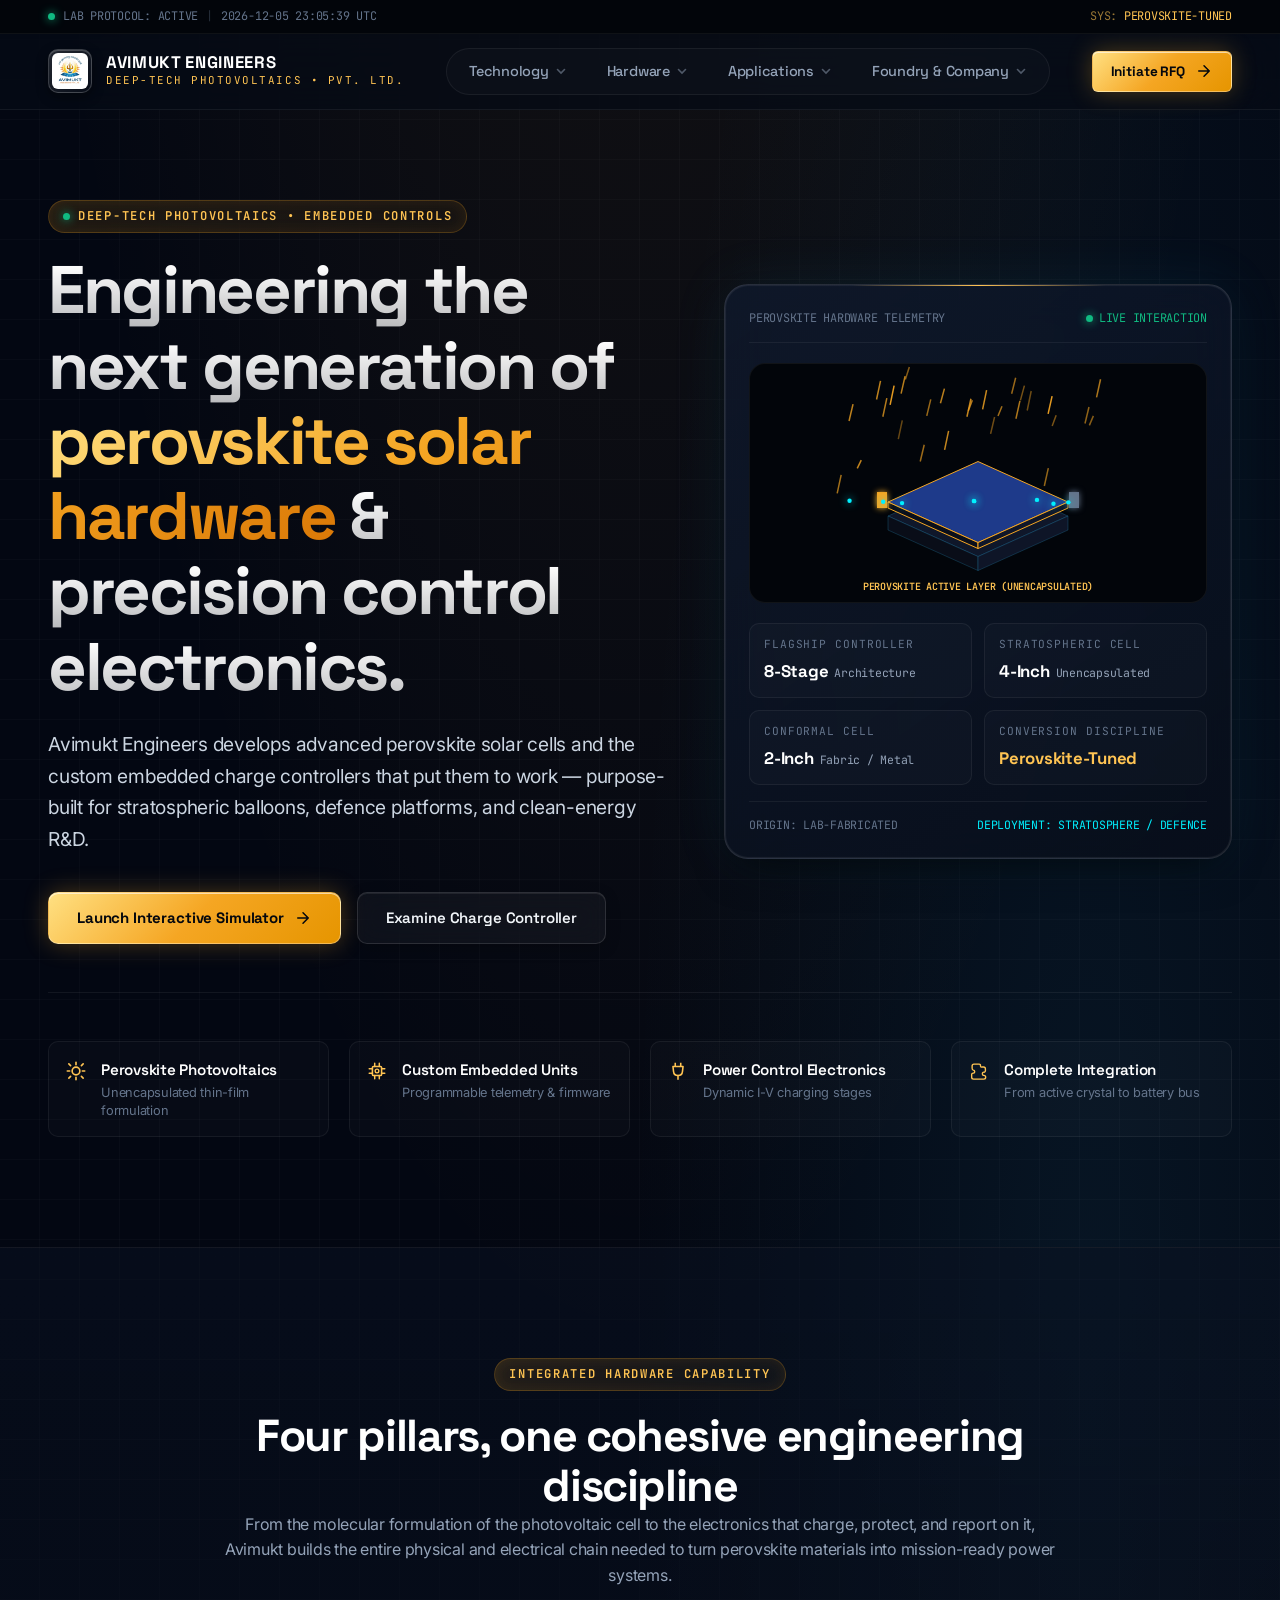
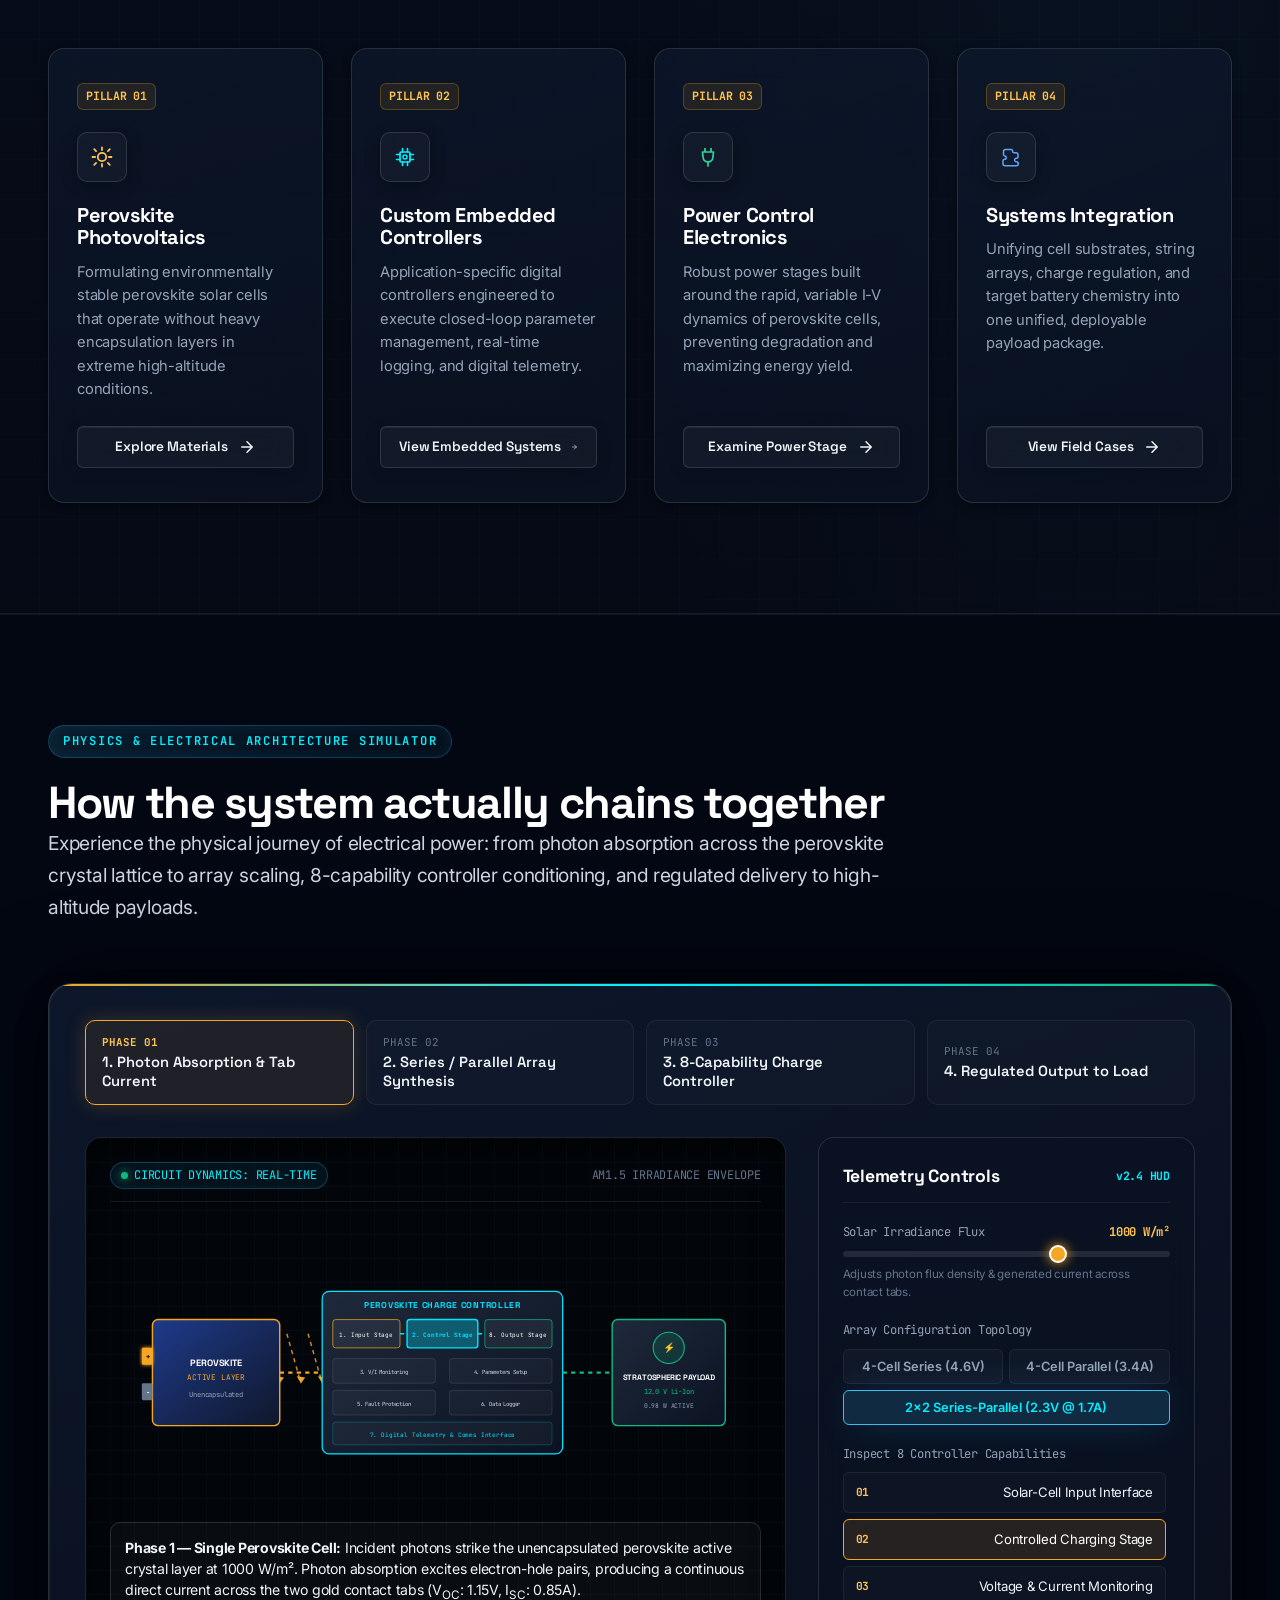
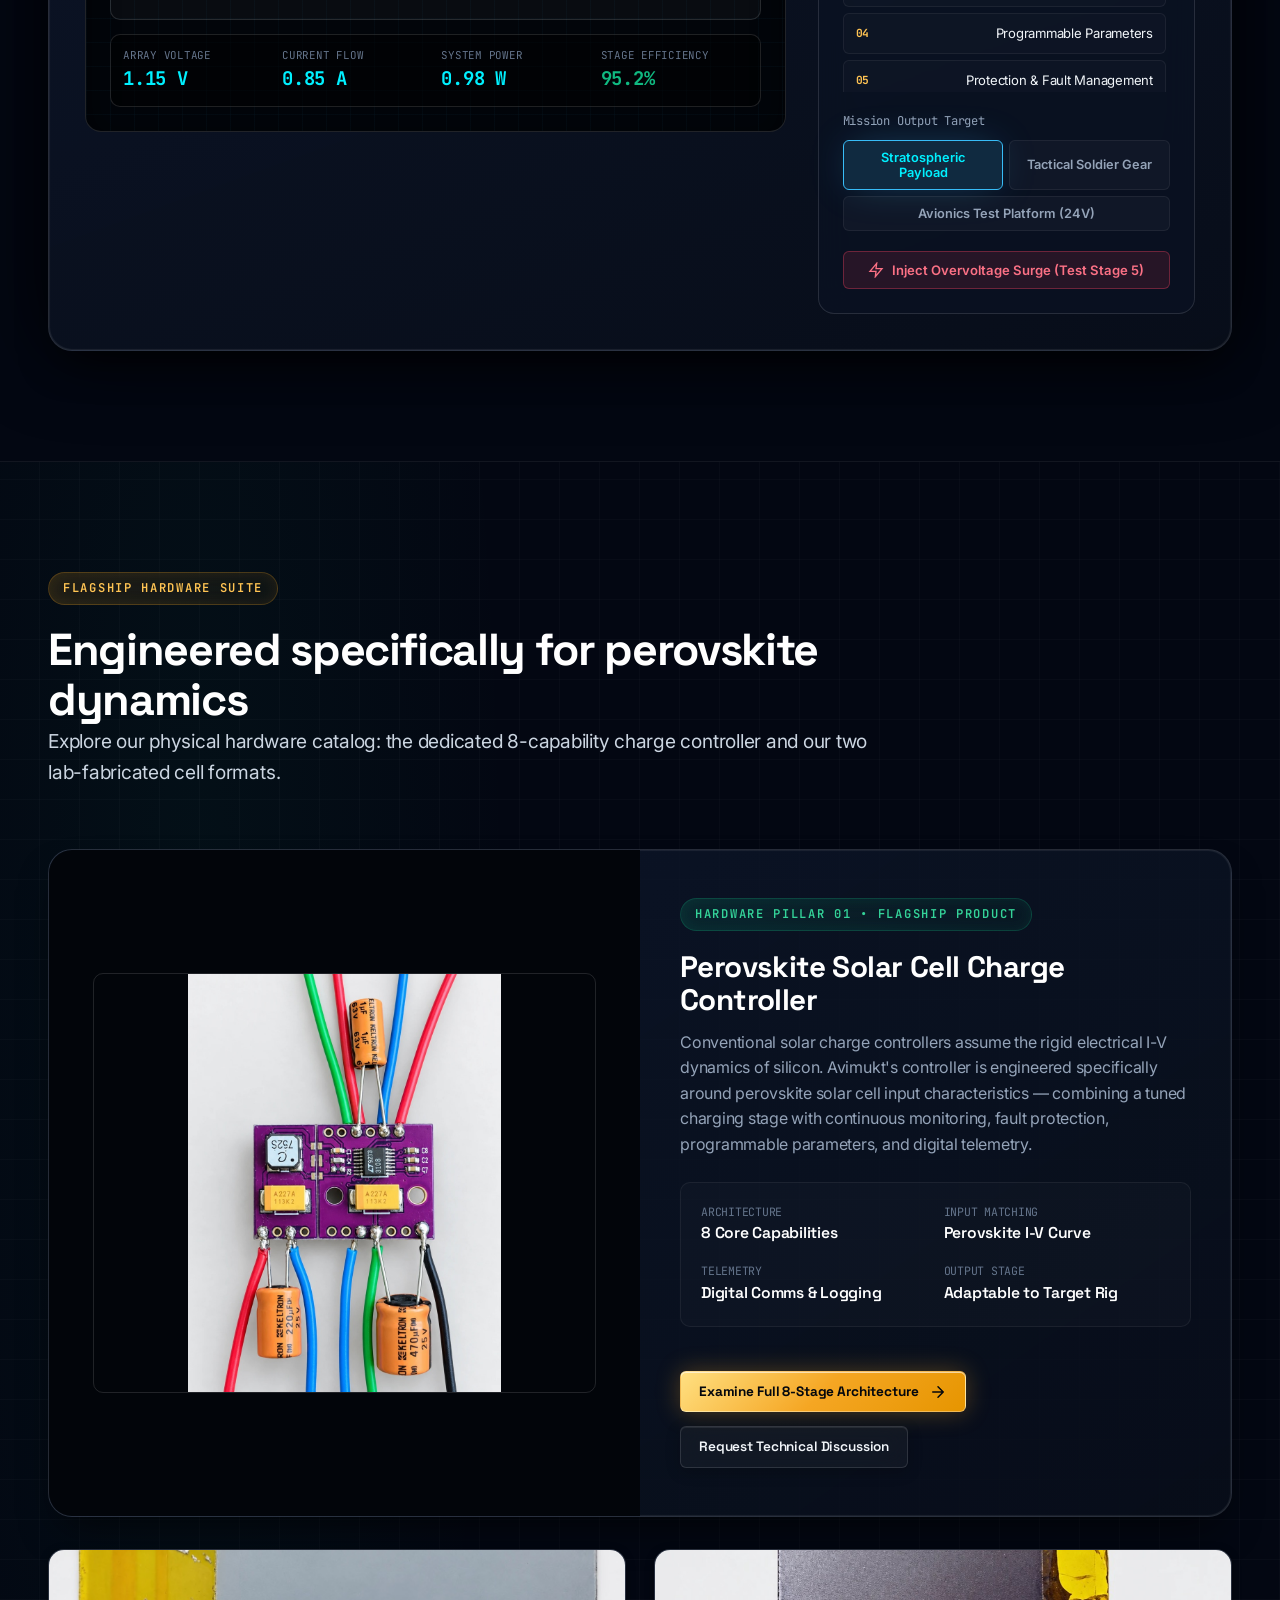
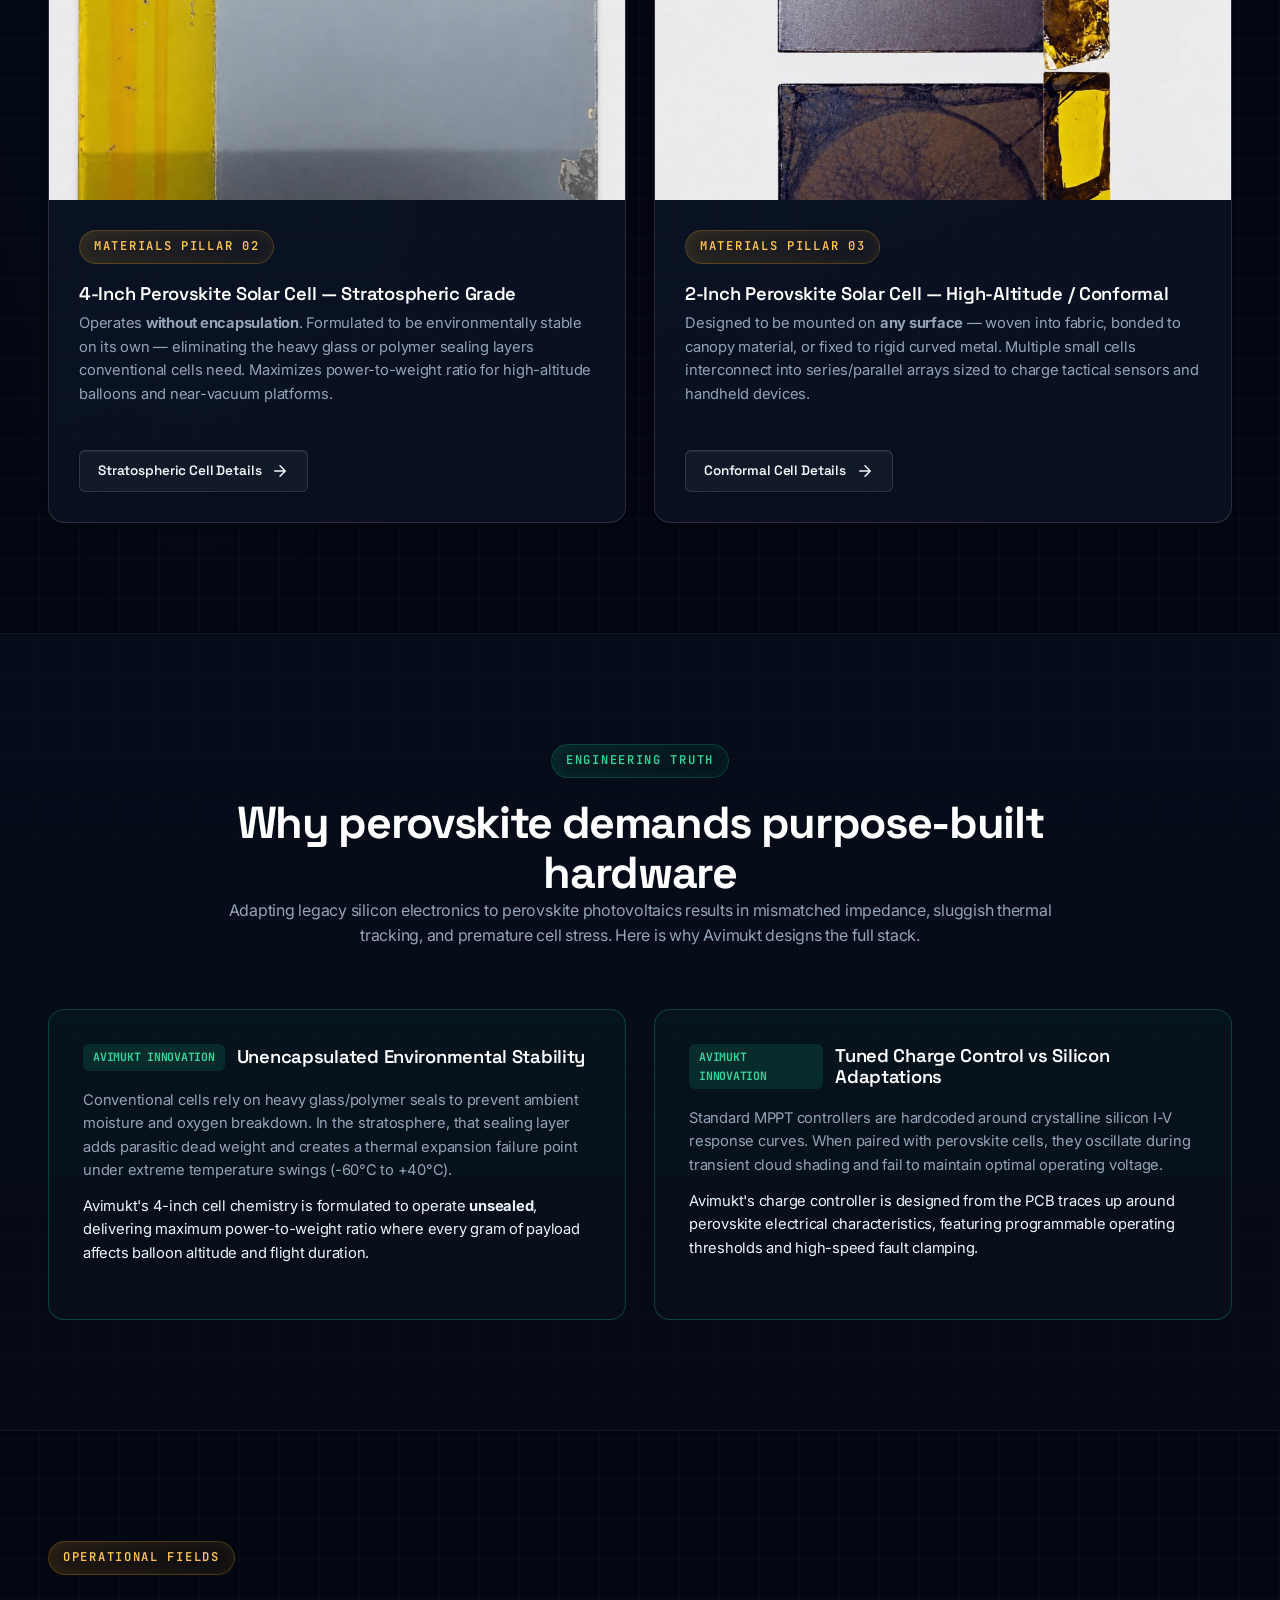
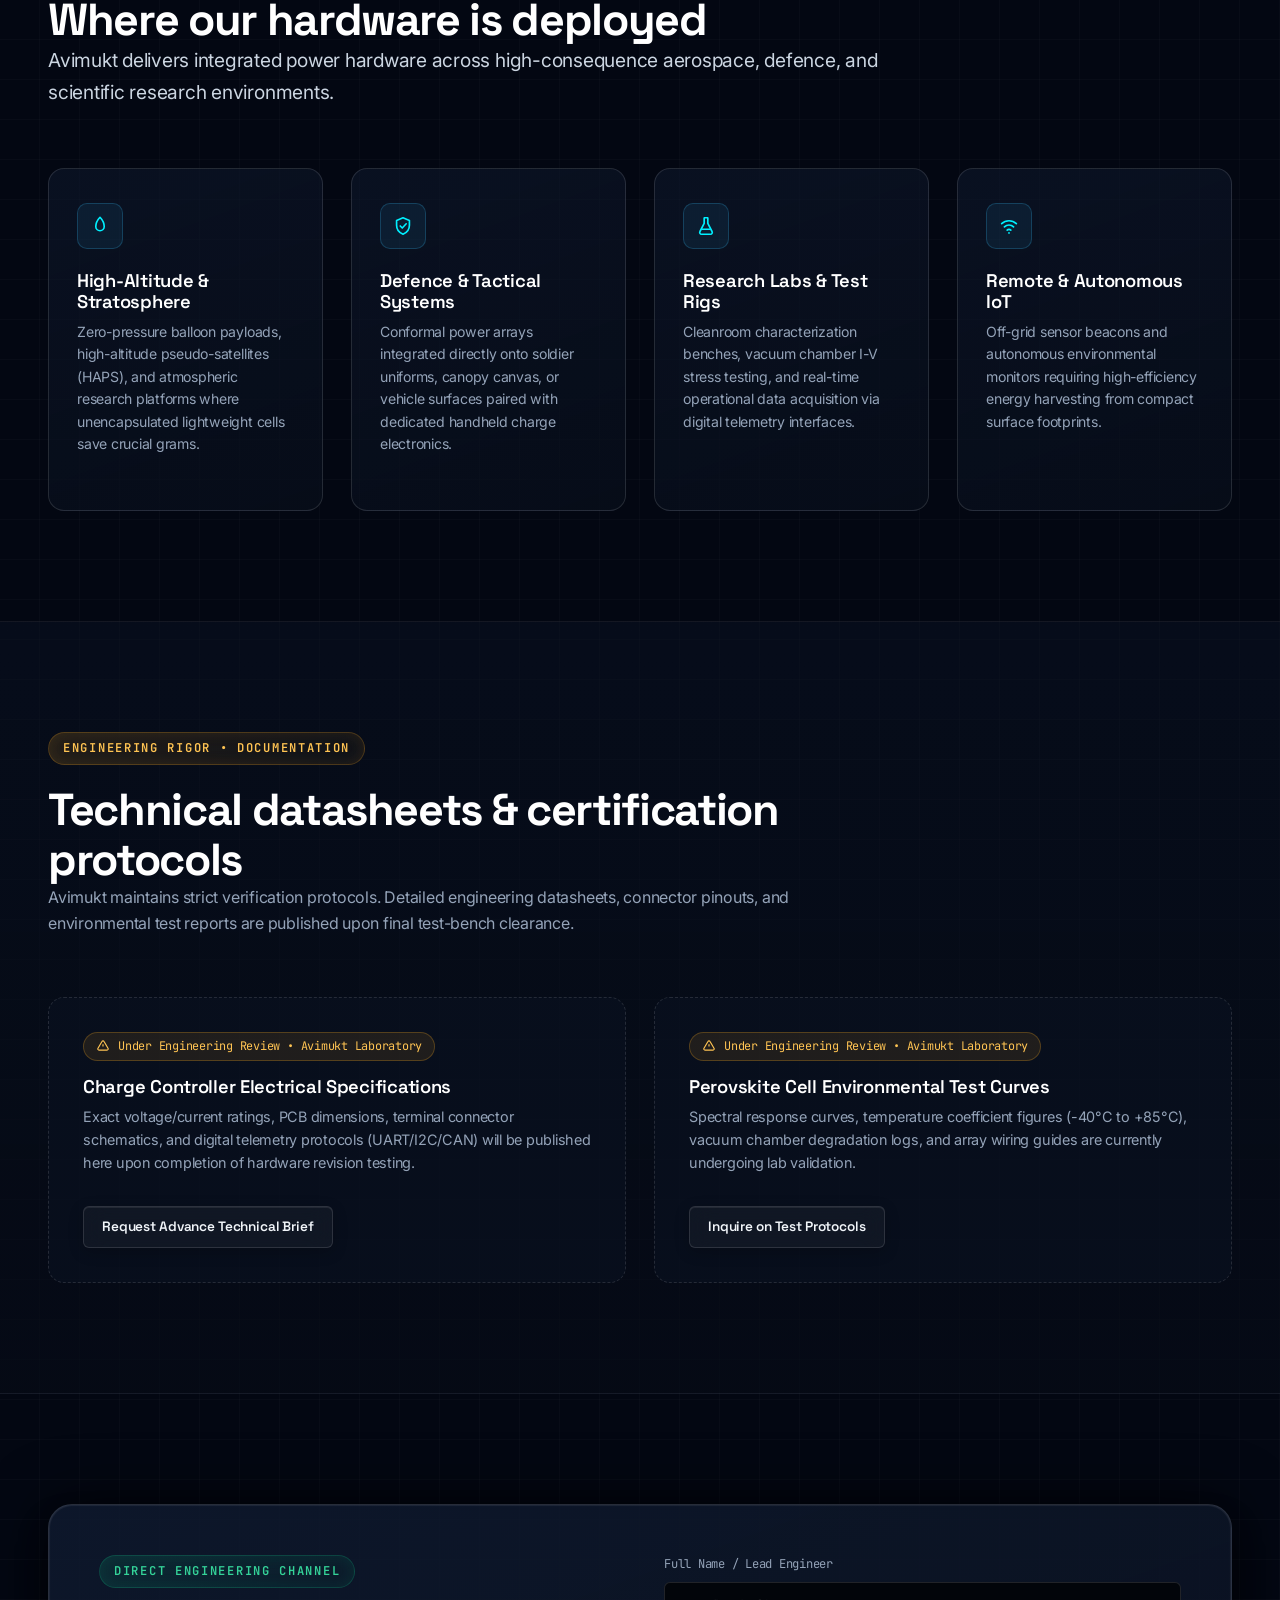
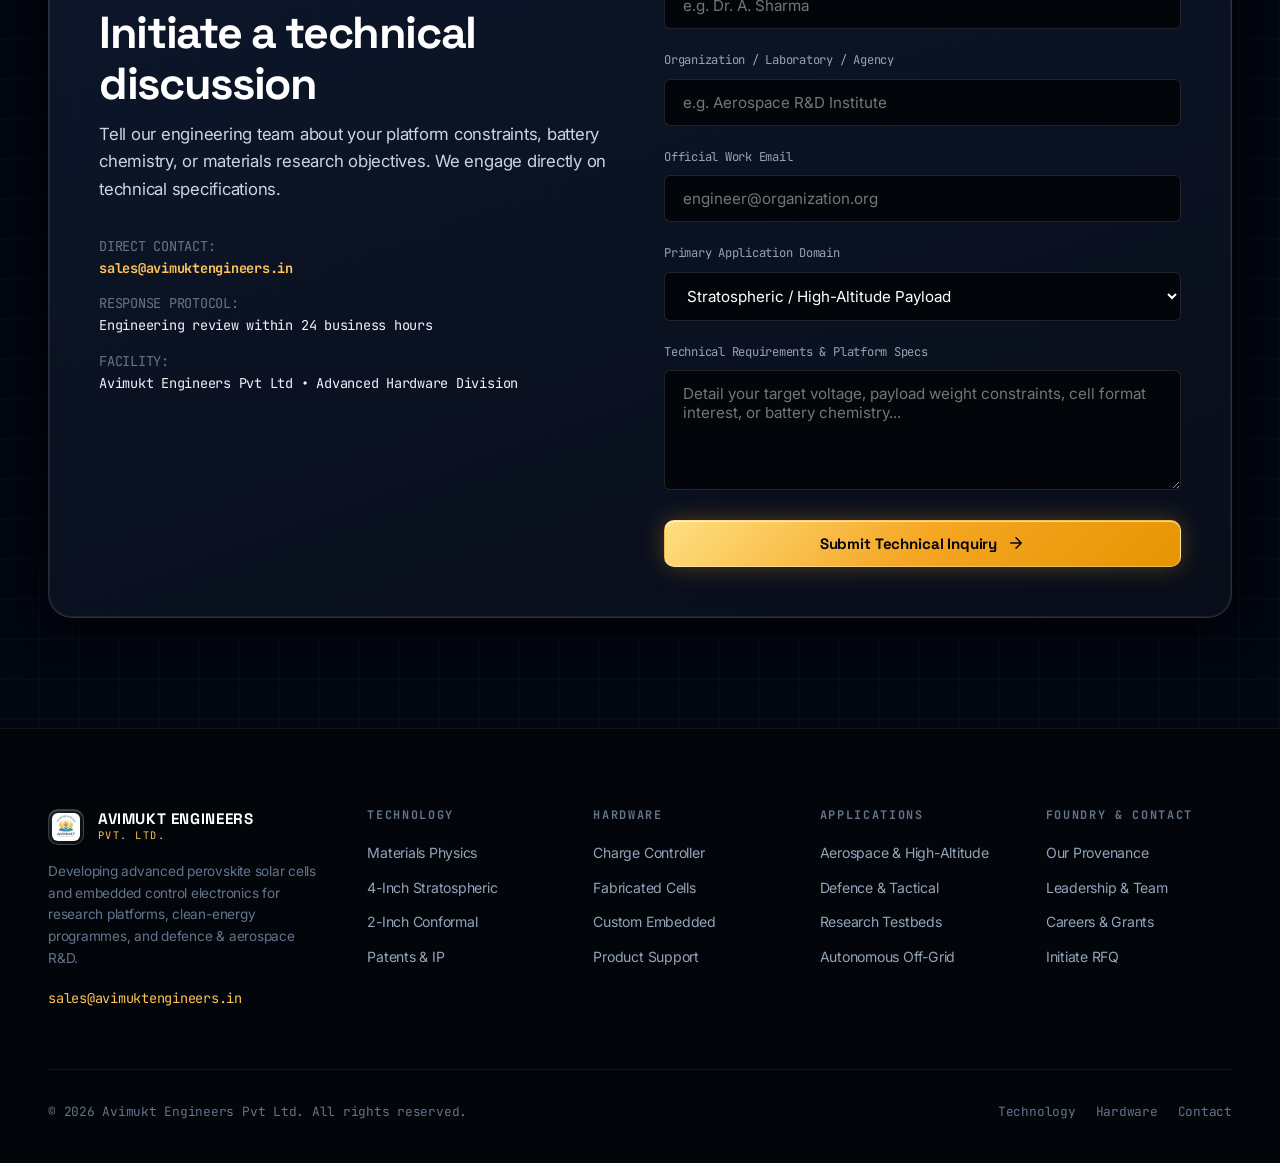
==== commit 89a685a1: "style: luxury deep-tech hardware aesthetic upgrade with 3D canvas, volumetric lighting, and refined " ====
--- a/index.html
+++ b/index.html
@@ -5,7 +5,7 @@
   <meta name="viewport" content="width=device-width, initial-scale=1.0">
   <title>Avimukt Engineers | Perovskite Solar Cells & Precision Control Electronics</title>
   <meta name="description" content="Avimukt Engineers develops advanced perovskite solar cells and purpose-built embedded charge-control electronics for stratospheric platforms, defence & aerospace R&D, and clean-energy programmes.">
-  <meta name="theme-color" content="#060B14">
+  <meta name="theme-color" content="#030712">
   <link rel="icon" type="image/png" sizes="32x32" href="assets/favicon-32.png">
   <link rel="apple-touch-icon" href="assets/apple-touch-icon.png">
   <link rel="preconnect" href="https://fonts.googleapis.com">
@@ -22,21 +22,21 @@
         <span class="status-dot"></span>
         <span>LAB PROTOCOL: ACTIVE</span>
         <span style="opacity:0.35">|</span>
-        <span class="mono" id="utc-clock">2026-09-28 09:58:00 UTC</span>
+        <span class="mono" id="utc-clock">2026-09-28 10:35:10 UTC</span>
       </div>
       <div style="display:flex;gap:18px;align-items:center;">
-        <span class="mono" style="color:var(--photon-gold);"><span style="opacity:0.6">SYS:</span> PEROVSKITE-TUNED</span>
+        <span class="mono" style="color:var(--gold-light);"><span style="opacity:0.6">SYS:</span> PEROVSKITE-TUNED</span>
         <span class="mono" style="display:none;@media(min-width:768px){display:inline;}"><span style="opacity:0.6">DOCS:</span> REV 2.4</span>
       </div>
     </div>
   </aside>
 
-  <!-- Navigation Header (Streamlined 4-Pillar Architecture) -->
+  <!-- Navigation Header (Streamlined 4-Pillar Capsule Architecture) -->
   <header class="site-header">
     <div class="container nav-container">
       <a class="brand" href="index.html" aria-label="Avimukt Engineers Home">
         <div class="brand-emblem">
-          <img src="assets/logo.jpg" alt="Avimukt Engineers logo" width="42" height="42">
+          <img src="assets/logo.jpg" alt="Avimukt Engineers logo" width="44" height="44">
         </div>
         <div class="brand-titles">
           <span class="brand-name">AVIMUKT ENGINEERS</span>
@@ -52,8 +52,8 @@
           </a>
           <div class="dropdown">
             <a class="dropdown-link" href="technology.html#physics">
-              <strong>Materials Science & Physics</strong>
-              <span class="desc">Perovskite formulation & unencapsulated stability</span>
+              <strong>Materials Science &amp; Physics</strong>
+              <span class="desc">Perovskite formulation &amp; unencapsulated stability</span>
             </a>
             <a class="dropdown-link" href="technology/perovskite-cell-4in.html">
               <strong>4-Inch Stratospheric Cell</strong>
@@ -61,11 +61,11 @@
             </a>
             <a class="dropdown-link" href="technology/perovskite-cell-2in.html">
               <strong>2-Inch Conformal Cell</strong>
-              <span class="desc">Integrable onto fabric, canopy & curved metal</span>
+              <span class="desc">Integrable onto fabric, canopy &amp; curved metal</span>
             </a>
             <a class="dropdown-link" href="technology.html#patents">
-              <strong>Patents & IP Pipeline</strong>
-              <span class="desc">Intellectual property & filings status</span>
+              <strong>Patents &amp; IP Pipeline</strong>
+              <span class="desc">Intellectual property &amp; filings status</span>
             </a>
           </div>
         </div>
@@ -81,11 +81,11 @@
             </a>
             <a class="dropdown-link" href="products.html#cell-suite">
               <strong>Fabricated Cell Suite</strong>
-              <span class="desc">4-inch & 2-inch lab-grown cell formats</span>
+              <span class="desc">4-inch &amp; 2-inch lab-grown cell formats</span>
             </a>
             <a class="dropdown-link" href="products.html#custom-controllers">
               <strong>Custom Embedded Controllers</strong>
-              <span class="desc">Mission-tailored firmware & power electronics</span>
+              <span class="desc">Mission-tailored firmware &amp; power electronics</span>
             </a>
           </div>
         </div>
@@ -96,40 +96,40 @@
           </a>
           <div class="dropdown">
             <a class="dropdown-link" href="applications.html#stratosphere">
-              <strong>Aerospace & Stratospheric</strong>
-              <span class="desc">High-altitude balloons & zero-pressure craft</span>
+              <strong>Aerospace &amp; Stratospheric</strong>
+              <span class="desc">High-altitude balloons &amp; zero-pressure craft</span>
             </a>
             <a class="dropdown-link" href="applications.html#defence">
-              <strong>Defence & Tactical Gear</strong>
-              <span class="desc">Wearable solar & conformal soldier payloads</span>
+              <strong>Defence &amp; Tactical Gear</strong>
+              <span class="desc">Wearable solar &amp; conformal soldier payloads</span>
             </a>
             <a class="dropdown-link" href="applications.html#research">
-              <strong>Research Labs & Testbeds</strong>
-              <span class="desc">Characterization platforms & I-V tracing rigs</span>
+              <strong>Research Labs &amp; Testbeds</strong>
+              <span class="desc">Characterization platforms &amp; I-V tracing rigs</span>
             </a>
             <a class="dropdown-link" href="applications.html#remote">
               <strong>Autonomous Remote Power</strong>
-              <span class="desc">Off-grid environmental & sensing telemetry</span>
+              <span class="desc">Off-grid environmental &amp; sensing telemetry</span>
             </a>
           </div>
         </div>
 
         <div class="nav-item">
           <a class="nav-link" href="about.html">
-            Foundry & Company <svg class="caret" viewBox="0 0 12 12" fill="none"><path d="M2.5 4.5L6 8L9.5 4.5" stroke="currentColor" stroke-width="1.6" stroke-linecap="round"/></svg>
+            Foundry &amp; Company <svg class="caret" viewBox="0 0 12 12" fill="none"><path d="M2.5 4.5L6 8L9.5 4.5" stroke="currentColor" stroke-width="1.6" stroke-linecap="round"/></svg>
           </a>
           <div class="dropdown">
             <a class="dropdown-link" href="about.html#company">
               <strong>Engineering Provenance</strong>
-              <span class="desc">Mission, values & hardware methodology</span>
+              <span class="desc">Mission, values &amp; hardware methodology</span>
             </a>
             <a class="dropdown-link" href="about.html#team">
-              <strong>Leadership & Engineering</strong>
-              <span class="desc">Materials science & embedded controls group</span>
+              <strong>Leadership &amp; Engineering</strong>
+              <span class="desc">Materials science &amp; embedded controls group</span>
             </a>
             <a class="dropdown-link" href="about.html#careers">
-              <strong>Careers & Research Grants</strong>
-              <span class="desc">Open roles & lab collaboration tracks</span>
+              <strong>Careers &amp; Research Grants</strong>
+              <span class="desc">Open roles &amp; lab collaboration tracks</span>
             </a>
           </div>
         </div>
@@ -151,20 +151,20 @@
   <!-- Mobile Drawer Menu -->
   <div class="mobile-drawer" data-mobile-drawer>
     <div class="mobile-nav-group">
-      <div class="mobile-nav-title">Technology & Physics</div>
+      <div class="mobile-nav-title">Technology &amp; Physics</div>
       <a class="mobile-nav-link" href="technology.html">Technology Overview</a>
       <a class="mobile-nav-link" href="technology/perovskite-cell-4in.html">4-Inch Stratospheric Cell</a>
       <a class="mobile-nav-link" href="technology/perovskite-cell-2in.html">2-Inch Conformal Cell</a>
     </div>
     <div class="mobile-nav-group">
-      <div class="mobile-nav-title">Hardware & Systems</div>
+      <div class="mobile-nav-title">Hardware &amp; Systems</div>
       <a class="mobile-nav-link" href="products.html">Product Catalog</a>
       <a class="mobile-nav-link" href="products/charge-controller.html">Perovskite Charge Controller</a>
     </div>
     <div class="mobile-nav-group">
       <div class="mobile-nav-title">Deployments</div>
       <a class="mobile-nav-link" href="applications.html">Operational Applications</a>
-      <a class="mobile-nav-link" href="about.html">Company & Foundry</a>
+      <a class="mobile-nav-link" href="about.html">Company &amp; Foundry</a>
       <a class="mobile-nav-link" href="contact.html">Direct RFQ / Contact</a>
     </div>
     <div style="margin-top:24px;">
@@ -172,17 +172,19 @@
     </div>
   </div>
 
-  <!-- Hero Section (Cinematic Positioning & Telemetry HUD) -->
+  <!-- Hero Section (Cinematic Editorial Positioning & Interactive 3D Hardware Canvas) -->
   <section class="hero">
     <div class="container">
       <div class="hero-grid">
         <div class="hero-copy">
           <div class="eyebrow">
-            <span class="status-dot" style="background:var(--photon-gold);box-shadow:0 0 8px var(--photon-gold);"></span>
+            <span class="status-dot"></span>
             DEEP-TECH PHOTOVOLTAICS &bull; EMBEDDED CONTROLS
           </div>
           <h1 class="hero-title">
-            Engineering the next generation of <span class="highlight">perovskite solar hardware</span> &amp; precision control electronics.
+            <span class="gradient-text">Engineering the next generation of </span>
+            <span class="gradient-gold">perovskite solar hardware</span>
+            <span class="gradient-text"> &amp; precision control electronics.</span>
           </h1>
           <p class="lead">
             Avimukt Engineers develops advanced perovskite solar cells and the custom embedded charge controllers that put them to work &mdash; purpose-built for stratospheric balloons, defence platforms, and clean-energy R&amp;D.
@@ -197,36 +199,44 @@
           </div>
         </div>
 
-        <!-- Hero HUD Telemetry Card -->
-        <div class="hero-hud">
-          <div class="hud-header">
-            <span>AVIMUKT SPECIFICATION MATRIX</span>
-            <div class="live-badge">
+        <!-- Hero 3D Interactive Hardware HUD Stage -->
+        <div class="hero-hardware-stage" data-tilt-stage>
+          <div class="stage-top-bar">
+            <span>PEROVSKITE HARDWARE TELEMETRY</span>
+            <div class="live-tag">
               <span class="status-dot"></span>
-              <span>NOMINAL</span>
-            </div>
-          </div>
-          <div class="hud-metrics-grid">
-            <div class="hud-metric">
-              <div class="hud-metric-label">Flagship Controller</div>
-              <div class="hud-metric-val">8-Stage<span>Architecture</span></div>
-            </div>
-            <div class="hud-metric">
-              <div class="hud-metric-label">Stratospheric Cell</div>
-              <div class="hud-metric-val">4-Inch<span>Unencapsulated</span></div>
-            </div>
-            <div class="hud-metric">
-              <div class="hud-metric-label">Conformal Cell</div>
-              <div class="hud-metric-val">2-Inch<span>Fabric / Metal</span></div>
-            </div>
-            <div class="hud-metric">
-              <div class="hud-metric-label">Conversion Discipline</div>
-              <div class="hud-metric-val">Perovskite<span>Not Silicon-Adapted</span></div>
-            </div>
-          </div>
-          <div style="margin-top:16px;padding-top:14px;border-top:1px solid var(--border-subtle);display:flex;justify-content:space-between;align-items:center;font-family:var(--font-mono);font-size:0.75rem;color:var(--text-dim);">
+              <span>LIVE INTERACTION</span>
+            </div>
+          </div>
+
+          <!-- Interactive Exploded Perovskite Cell Canvas -->
+          <div class="hero-cell-canvas-wrap">
+            <canvas id="hero-cell-canvas"></canvas>
+          </div>
+
+          <!-- Non-Breaking Refined Spec Chips -->
+          <div class="stage-chips-grid">
+            <div class="stage-chip">
+              <span class="stage-chip-label">Flagship Controller</span>
+              <div class="stage-chip-val">8-Stage <span class="sub">Architecture</span></div>
+            </div>
+            <div class="stage-chip">
+              <span class="stage-chip-label">Stratospheric Cell</span>
+              <div class="stage-chip-val">4-Inch <span class="sub">Unencapsulated</span></div>
+            </div>
+            <div class="stage-chip">
+              <span class="stage-chip-label">Conformal Cell</span>
+              <div class="stage-chip-val">2-Inch <span class="sub">Fabric / Metal</span></div>
+            </div>
+            <div class="stage-chip">
+              <span class="stage-chip-label">Conversion Discipline</span>
+              <div class="stage-chip-val" style="color:var(--gold-light);">Perovskite-Tuned</div>
+            </div>
+          </div>
+
+          <div style="margin-top:16px;padding-top:14px;border-top:1px solid var(--border-subtle);display:flex;justify-content:space-between;align-items:center;font-family:var(--font-mono);font-size:0.72rem;color:var(--text-tertiary);">
             <span>ORIGIN: LAB-FABRICATED</span>
-            <span style="color:var(--plasma-cyan);">DEPLOYMENT: STRATOSPHERE / DEFENCE</span>
+            <span style="color:var(--cyan-bright);">DEPLOYMENT: STRATOSPHERE / DEFENCE</span>
           </div>
         </div>
       </div>
@@ -235,19 +245,31 @@
       <div class="hero-badges-strip">
         <div class="badge-item">
           <svg viewBox="0 0 24 24" fill="none"><circle cx="12" cy="12" r="4.2" stroke="currentColor" stroke-width="1.8"/><path d="M12 2.5v2.6M12 18.9v2.6M4.2 4.2l1.9 1.9M17.9 17.9l1.9 1.9M2.5 12h2.6M18.9 12h2.6M4.2 19.8l1.9-1.9M17.9 6.1l1.9-1.9" stroke="currentColor" stroke-width="1.8" stroke-linecap="round"/></svg>
-          <span><strong>Perovskite Photovoltaics</strong><br><small style="color:var(--text-dim);">Unencapsulated thin-film formulation</small></span>
+          <div>
+            <strong>Perovskite Photovoltaics</strong>
+            <small>Unencapsulated thin-film formulation</small>
+          </div>
         </div>
         <div class="badge-item">
           <svg viewBox="0 0 24 24" fill="none"><rect x="7" y="7" width="10" height="10" rx="1.2" stroke="currentColor" stroke-width="1.7"/><path d="M9.5 7V3.5M14.5 7V3.5M9.5 20.5V17M14.5 20.5V17M7 9.5H3.5M7 14.5H3.5M20.5 9.5H17M20.5 14.5H17" stroke="currentColor" stroke-width="1.6" stroke-linecap="round"/><circle cx="12" cy="12" r="2" stroke="currentColor" stroke-width="1.5"/></svg>
-          <span><strong>Custom Embedded Units</strong><br><small style="color:var(--text-dim);">Programmable telemetry &amp; firmware</small></span>
+          <div>
+            <strong>Custom Embedded Units</strong>
+            <small>Programmable telemetry &amp; firmware</small>
+          </div>
         </div>
         <div class="badge-item">
           <svg viewBox="0 0 24 24" fill="none"><path d="M9 3v4M15 3v4M6.5 7h11l-.6 5.4A5 5 0 0112 17h0a5 5 0 01-4.9-4.6L6.5 7z" stroke="currentColor" stroke-width="1.7" stroke-linejoin="round"/><path d="M12 17v4" stroke="currentColor" stroke-width="1.7" stroke-linecap="round"/></svg>
-          <span><strong>Power Control Electronics</strong><br><small style="color:var(--text-dim);">Dynamic I-V charging stages</small></span>
+          <div>
+            <strong>Power Control Electronics</strong>
+            <small>Dynamic I-V charging stages</small>
+          </div>
         </div>
         <div class="badge-item">
           <svg viewBox="0 0 24 24" fill="none"><path d="M9 4.5h3.2a1.4 1.4 0 011.4 1.6c-.1.9.6 1.7 1.5 1.6H17a2 2 0 012 2v2a1.6 1.6 0 01-1.7 1.6c-.9-.1-1.6.6-1.6 1.5v.3a1.6 1.6 0 001.6 1.7 2 2 0 010 4H6a2 2 0 01-2-2v-2.9a1.6 1.6 0 011.7-1.6c.9.1 1.6-.6 1.6-1.5v-.3A1.6 1.6 0 005.7 11 2 2 0 014.5 8.9V6.5a2 2 0 012-2H9z" stroke="currentColor" stroke-width="1.5" stroke-linejoin="round"/></svg>
-          <span><strong>Complete Integration</strong><br><small style="color:var(--text-dim);">From active crystal to battery bus</small></span>
+          <div>
+            <strong>Complete Integration</strong>
+            <small>From active crystal to battery bus</small>
+          </div>
         </div>
       </div>
     </div>
@@ -370,7 +392,7 @@
                 <span class="status-dot"></span>
                 <span>CIRCUIT DYNAMICS: REAL-TIME</span>
               </div>
-              <div class="mono" style="color:var(--text-dim);">AM1.5 IRRADIANCE ENVELOPE</div>
+              <div class="mono" style="color:var(--text-tertiary);">AM1.5 IRRADIANCE ENVELOPE</div>
             </div>
 
             <!-- Interactive Dynamic SVG Circuit Canvas -->
@@ -381,8 +403,8 @@
             </div>
 
             <!-- Explanatory Narrative Box -->
-            <div style="background:rgba(255,255,255,0.03);border:1px solid var(--border-subtle);border-radius:var(--radius-sm);padding:14px;position:relative;z-index:5;">
-              <p id="sim-stage-desc" style="margin:0;font-size:0.88rem;color:var(--text-main);line-height:1.5;">
+            <div style="background:rgba(255,255,255,0.03);border:1px solid var(--border-glass);border-radius:var(--radius-sm);padding:14px;position:relative;z-index:5;">
+              <p id="sim-stage-desc" style="margin:0;font-size:0.88rem;color:var(--text-primary);line-height:1.5;">
                 <!-- Dynamically updated -->
               </p>
             </div>
@@ -403,7 +425,7 @@
               </div>
               <div class="sim-readout">
                 <span class="sim-readout-lbl">Stage Efficiency</span>
-                <span class="sim-readout-num" id="readout-efficiency" style="color:var(--laser-emerald);">94.8%</span>
+                <span class="sim-readout-num" id="readout-efficiency" style="color:var(--emerald-primary);">95.2%</span>
               </div>
             </div>
           </div>
@@ -412,7 +434,7 @@
           <div class="sim-controls-panel">
             <div class="sim-panel-title">
               <span>Telemetry Controls</span>
-              <span class="mono" style="font-size:0.72rem;color:var(--plasma-cyan);">v2.4 HUD</span>
+              <span class="mono" style="font-size:0.72rem;color:var(--cyan-bright);">v2.4 HUD</span>
             </div>
 
             <!-- Control 1: Solar Irradiance -->
@@ -422,7 +444,7 @@
                 <span class="val" id="sim-irradiance-val">1000 W/m²</span>
               </div>
               <input type="range" class="sim-slider" id="sim-irradiance" min="200" max="1400" step="50" value="1000">
-              <span style="font-size:0.72rem;color:var(--text-dim);">Adjusts photon flux density &amp; generated current across contact tabs.</span>
+              <span style="font-size:0.72rem;color:var(--text-tertiary);">Adjusts photon flux density &amp; generated current across contact tabs.</span>
             </div>
 
             <!-- Control 2: Array Interconnect Mode -->
@@ -586,7 +608,7 @@
           <p style="font-size:0.92rem;margin-bottom:12px;">
             Conventional cells rely on heavy glass/polymer seals to prevent ambient moisture and oxygen breakdown. In the stratosphere, that sealing layer adds parasitic dead weight and creates a thermal expansion failure point under extreme temperature swings (-60°C to +40°C).
           </p>
-          <p style="font-size:0.92rem;color:var(--text-main);">
+          <p style="font-size:0.92rem;color:var(--text-primary);">
             Avimukt's 4-inch cell chemistry is formulated to operate <strong>unsealed</strong>, delivering maximum power-to-weight ratio where every gram of payload affects balloon altitude and flight duration.
           </p>
         </div>
@@ -600,7 +622,7 @@
           <p style="font-size:0.92rem;margin-bottom:12px;">
             Standard MPPT controllers are hardcoded around crystalline silicon I-V response curves. When paired with perovskite cells, they oscillate during transient cloud shading and fail to maintain optimal operating voltage.
           </p>
-          <p style="font-size:0.92rem;color:var(--text-main);">
+          <p style="font-size:0.92rem;color:var(--text-primary);">
             Avimukt's charge controller is designed from the PCB traces up around perovskite electrical characteristics, featuring programmable operating thresholds and high-speed fault clamping.
           </p>
         </div>
@@ -703,16 +725,16 @@
             </p>
             <div style="margin-top:32px;display:flex;flex-direction:column;gap:14px;font-family:var(--font-mono);font-size:0.85rem;">
               <div>
-                <span style="color:var(--text-dim);">DIRECT CONTACT:</span><br>
-                <a href="mailto:sales@avimuktengineers.in" style="color:var(--photon-gold);font-weight:700;">sales@avimuktengineers.in</a>
+                <span style="color:var(--text-tertiary);">DIRECT CONTACT:</span><br>
+                <a href="mailto:sales@avimuktengineers.in" style="color:var(--gold-light);font-weight:700;">sales@avimuktengineers.in</a>
               </div>
               <div>
-                <span style="color:var(--text-dim);">RESPONSE PROTOCOL:</span><br>
-                <span style="color:var(--text-main);">Engineering review within 24 business hours</span>
+                <span style="color:var(--text-tertiary);">RESPONSE PROTOCOL:</span><br>
+                <span style="color:var(--text-primary);">Engineering review within 24 business hours</span>
               </div>
               <div>
-                <span style="color:var(--text-dim);">FACILITY:</span><br>
-                <span style="color:var(--text-main);">Avimukt Engineers Pvt Ltd &bull; Advanced Hardware Division</span>
+                <span style="color:var(--text-tertiary);">FACILITY:</span><br>
+                <span style="color:var(--text-primary);">Avimukt Engineers Pvt Ltd &bull; Advanced Hardware Division</span>
               </div>
             </div>
           </div>
@@ -767,10 +789,10 @@
               <span class="brand-sub" style="font-size:0.65rem;">PVT. LTD.</span>
             </div>
           </div>
-          <p style="font-size:0.85rem;line-height:1.6;color:var(--text-dim);margin-bottom:16px;">
+          <p style="font-size:0.85rem;line-height:1.6;color:var(--text-tertiary);margin-bottom:16px;">
             Developing advanced perovskite solar cells and embedded control electronics for research platforms, clean-energy programmes, and defence &amp; aerospace R&amp;D.
           </p>
-          <a class="mono" href="mailto:sales@avimuktengineers.in" style="color:var(--photon-gold);font-size:0.85rem;">sales@avimuktengineers.in</a>
+          <a class="mono" href="mailto:sales@avimuktengineers.in" style="color:var(--gold-light);font-size:0.85rem;">sales@avimuktengineers.in</a>
         </div>
 
         <div class="footer-col">
--- a/css/main.css
+++ b/css/main.css
@@ -1,62 +1,65 @@
 /* ==========================================================================
-   AVIMUKT ENGINEERS PVT LTD — AEROSPACE & DEEP-TECH DESIGN SYSTEM
-   Precision Hardware & Perovskite Photovoltaics Digital Architecture
+   AVIMUKT ENGINEERS — DEEP-TECH AEROSPACE HARDWARE DESIGN SYSTEM
+   Modern Luxury Hardware Aesthetic (Linear / Apple Pro / Aerospace Grade)
    ========================================================================== */
 
 :root {
-  /* Color Palette — Deep Void & Aerospace Slate */
-  --bg-void:       #04070D;
-  --bg-base:       #060B14;
-  --bg-surface:    #0B1322;
-  --bg-elevated:   #101C31;
-  --bg-glass:      rgba(11, 19, 34, 0.85);
-  --bg-glass-card: rgba(16, 28, 49, 0.7);
+  /* Ultra-Dark Obsidian & Aerospace Palette */
+  --bg-void:        #030712;
+  --bg-base:        #060B16;
+  --bg-surface:     #0A1222;
+  --bg-elevated:    #0F1B30;
+  --bg-card:        rgba(15, 27, 48, 0.65);
+  --bg-glass:       rgba(6, 11, 22, 0.75);
+  --bg-glass-heavy: rgba(10, 18, 34, 0.88);
   
-  /* Borders & Grids */
-  --border-subtle: rgba(255, 255, 255, 0.07);
-  --border-base:   rgba(255, 255, 255, 0.12);
-  --border-bright: rgba(255, 255, 255, 0.22);
-  --border-gold:   rgba(245, 166, 35, 0.35);
-  --border-cyan:   rgba(0, 229, 255, 0.35);
+  /* Specular Borders & Grid */
+  --border-subtle:  rgba(255, 255, 255, 0.06);
+  --border-glass:   rgba(255, 255, 255, 0.12);
+  --border-bright:  rgba(255, 255, 255, 0.22);
+  --border-gold:    rgba(245, 166, 35, 0.35);
+  --border-cyan:    rgba(56, 189, 248, 0.35);
 
   /* Radiant Accents */
-  --photon-gold:   #F5A623;
-  --photon-gold-glow: rgba(245, 166, 35, 0.25);
-  --amber-bright:  #FFB800;
-  --plasma-cyan:   #00E5FF;
-  --plasma-cyan-glow: rgba(0, 229, 255, 0.22);
-  --laser-emerald: #10B981;
-  --laser-emerald-glow: rgba(16, 185, 129, 0.22);
-  --electric-blue: #3B82F6;
-  --warn-crimson:  #EF4444;
-
-  /* Text & Inks */
-  --text-pure:     #FFFFFF;
-  --text-main:     #E2E8F0;
-  --text-muted:    #94A3B8;
-  --text-dim:      #64748B;
+  --gold-primary:   #F5A623;
+  --gold-light:     #FFC453;
+  --gold-glow:      rgba(245, 166, 35, 0.28);
+  --cyan-primary:   #38BDF8;
+  --cyan-bright:    #00F0FF;
+  --cyan-glow:      rgba(56, 189, 248, 0.25);
+  --emerald-primary:#10B981;
+  --emerald-glow:   rgba(16, 185, 129, 0.25);
+  --crimson-warn:   #F43F5E;
+
+  /* Editorial Inks */
+  --text-pure:      #FFFFFF;
+  --text-primary:   #F1F5F9;
+  --text-secondary: #94A3B8;
+  --text-tertiary:  #64748B;
+  --text-dim:       #475569;
 
   /* Typography */
-  --font-display:  "Space Grotesk", system-ui, -apple-system, sans-serif;
-  --font-body:     "Inter", -apple-system, BlinkMacSystemFont, "Segoe UI", Roboto, sans-serif;
-  --font-mono:     "JetBrains Mono", "SF Mono", Menlo, Consolas, Monaco, monospace;
-
-  /* Structural Dimensions */
-  --container:     1240px;
-  --header-h:      80px;
-  --radius-xs:     4px;
-  --radius-sm:     8px;
-  --radius-md:     14px;
-  --radius-lg:     22px;
-  
-  /* Shadows & Glows */
-  --shadow-card:   0 10px 30px -10px rgba(0, 0, 0, 0.6);
-  --glow-gold:     0 0 25px rgba(245, 166, 35, 0.2);
-  --glow-cyan:     0 0 25px rgba(0, 229, 255, 0.2);
-  --glow-emerald:  0 0 25px rgba(16, 185, 129, 0.2);
-}
-
-/* ---------- Global Reset & Base ---------- */
+  --font-display:   "Space Grotesk", -apple-system, BlinkMacSystemFont, "Segoe UI", sans-serif;
+  --font-body:      "Inter", -apple-system, BlinkMacSystemFont, "Segoe UI", sans-serif;
+  --font-mono:      "JetBrains Mono", "SF Mono", Menlo, Consolas, monospace;
+
+  /* Geometry & Shadows */
+  --container:      1240px;
+  --header-h:       76px;
+  --radius-xs:      6px;
+  --radius-sm:      10px;
+  --radius-md:      16px;
+  --radius-lg:      24px;
+  --radius-pill:    9999px;
+
+  /* Volumetric Lighting & Shadows */
+  --shadow-sm:      0 2px 8px rgba(0, 0, 0, 0.4);
+  --shadow-card:    0 20px 40px -15px rgba(0, 0, 0, 0.7), 0 0 1px 1px rgba(255, 255, 255, 0.08) inset;
+  --shadow-glow-gold: 0 0 40px -10px rgba(245, 166, 35, 0.35);
+  --shadow-glow-cyan: 0 0 40px -10px rgba(56, 189, 248, 0.35);
+}
+
+/* ---------- Global Reset & Atmospheric Canvas ---------- */
 *, *::before, *::after {
   box-sizing: border-box;
   margin: 0;
@@ -67,21 +70,23 @@
   scroll-behavior: smooth;
   -webkit-text-size-adjust: 100%;
   background-color: var(--bg-void);
-  color: var(--text-main);
+  color: var(--text-primary);
   font-family: var(--font-body);
   font-size: 16px;
-  line-height: 1.65;
-  letter-spacing: -0.011em;
+  line-height: 1.6;
+  letter-spacing: -0.015em;
 }
 
 body {
-  background-color: var(--bg-base);
+  background-color: var(--bg-void);
   background-image: 
-    radial-gradient(circle at 50% 0%, rgba(30, 64, 120, 0.18), transparent 45%),
-    linear-gradient(rgba(255, 255, 255, 0.015) 1px, transparent 1px),
-    linear-gradient(90deg, rgba(255, 255, 255, 0.015) 1px, transparent 1px);
-  background-size: 100% 100%, 48px 48px, 48px 48px;
-  background-position: 0 0, -1px -1px, -1px -1px;
+    radial-gradient(ellipse 80% 50% at 50% -20%, rgba(245, 166, 35, 0.12), transparent 70%),
+    radial-gradient(ellipse 60% 40% at 85% 15%, rgba(56, 189, 248, 0.08), transparent 60%),
+    radial-gradient(ellipse 50% 30% at 15% 45%, rgba(16, 185, 129, 0.05), transparent 50%),
+    linear-gradient(rgba(255, 255, 255, 0.02) 1px, transparent 1px),
+    linear-gradient(90deg, rgba(255, 255, 255, 0.02) 1px, transparent 1px);
+  background-size: 100% 100%, 100% 100%, 100% 100%, 40px 40px, 40px 40px;
+  background-position: 0 0, 0 0, 0 0, -1px -1px, -1px -1px;
   min-height: 100vh;
   overflow-x: hidden;
   -webkit-font-smoothing: antialiased;
@@ -96,7 +101,7 @@
 a {
   color: inherit;
   text-decoration: none;
-  transition: color 0.2s ease, border-color 0.2s ease;
+  transition: all 0.2s cubic-bezier(0.16, 1, 0.3, 1);
 }
 
 button {
@@ -107,36 +112,52 @@
 }
 
 ::selection {
-  background: var(--photon-gold);
+  background: var(--gold-primary);
   color: #000;
 }
 
 :focus-visible {
-  outline: 2px solid var(--plasma-cyan);
+  outline: 2px solid var(--cyan-primary);
   outline-offset: 3px;
 }
 
-/* ---------- Typography & Headings ---------- */
+/* ---------- Typography & Editorial Hierarchy ---------- */
 h1, h2, h3, h4, h5, h6 {
   font-family: var(--font-display);
   font-weight: 700;
   color: var(--text-pure);
-  line-height: 1.15;
-  letter-spacing: -0.025em;
-}
-
-h1 { font-size: clamp(2.3rem, 5vw, 3.8rem); font-weight: 700; }
-h2 { font-size: clamp(1.8rem, 3.5vw, 2.6rem); }
-h3 { font-size: clamp(1.3rem, 2.2vw, 1.75rem); }
-h4 { font-size: 1.15rem; font-weight: 600; }
+  line-height: 1.12;
+  letter-spacing: -0.035em;
+}
+
+h1 {
+  font-size: clamp(2.5rem, 5.5vw, 4.2rem);
+  font-weight: 700;
+}
+
+h2 {
+  font-size: clamp(1.9rem, 3.8vw, 2.8rem);
+  letter-spacing: -0.03em;
+}
+
+h3 {
+  font-size: clamp(1.35rem, 2.4vw, 1.85rem);
+  letter-spacing: -0.02em;
+}
+
+h4 {
+  font-size: 1.15rem;
+  font-weight: 600;
+  letter-spacing: -0.015em;
+}
 
 p {
-  color: var(--text-muted);
+  color: var(--text-secondary);
   margin-bottom: 1.25rem;
 }
 
 p.lead {
-  font-size: clamp(1.05rem, 1.6vw, 1.22rem);
+  font-size: clamp(1.05rem, 1.5vw, 1.25rem);
   line-height: 1.65;
   color: #CBD5E1;
   font-weight: 400;
@@ -147,34 +168,52 @@
   font-feature-settings: "tnum" 1;
 }
 
-/* ---------- Utilities & Containers ---------- */
+.gradient-text {
+  background: linear-gradient(180deg, #FFFFFF 20%, rgba(255, 255, 255, 0.7) 100%);
+  -webkit-background-clip: text;
+  -webkit-text-fill-color: transparent;
+}
+
+.gradient-gold {
+  background: linear-gradient(135deg, #FFE082 0%, var(--gold-primary) 50%, #D97706 100%);
+  -webkit-background-clip: text;
+  -webkit-text-fill-color: transparent;
+}
+
+.gradient-cyan {
+  background: linear-gradient(135deg, #E0F2FE 0%, var(--cyan-primary) 50%, #0284C7 100%);
+  -webkit-background-clip: text;
+  -webkit-text-fill-color: transparent;
+}
+
+/* ---------- Layout & Grid Containers ---------- */
 .container {
   width: 100%;
   max-width: var(--container);
   margin: 0 auto;
-  padding: 0 24px;
+  padding: 0 28px;
 }
 
 .section {
-  padding: 100px 0;
+  padding: 110px 0;
   position: relative;
 }
 
 .section--tint {
-  background-color: rgba(11, 19, 34, 0.6);
+  background: linear-gradient(180deg, rgba(10, 18, 34, 0.5) 0%, rgba(6, 11, 22, 0.7) 100%);
   border-top: 1px solid var(--border-subtle);
   border-bottom: 1px solid var(--border-subtle);
 }
 
 .section--deep {
-  background-color: var(--bg-void);
+  background: var(--bg-void);
   border-top: 1px solid var(--border-subtle);
   border-bottom: 1px solid var(--border-subtle);
 }
 
 .section-head {
-  margin-bottom: 56px;
-  max-width: 820px;
+  margin-bottom: 60px;
+  max-width: 840px;
 }
 
 .section-head--center {
@@ -183,45 +222,65 @@
   margin-right: auto;
 }
 
+/* ---------- Eyebrows & Shimmer Badges ---------- */
 .eyebrow {
   display: inline-flex;
   align-items: center;
   gap: 8px;
   font-family: var(--font-mono);
-  font-size: 0.78rem;
+  font-size: 0.76rem;
   font-weight: 600;
-  letter-spacing: 0.16em;
+  letter-spacing: 0.14em;
   text-transform: uppercase;
-  color: var(--photon-gold);
-  margin-bottom: 16px;
-  background: rgba(245, 166, 35, 0.08);
-  border: 1px solid rgba(245, 166, 35, 0.22);
-  padding: 4px 12px;
-  border-radius: 999px;
-  width: fit-content;
+  color: var(--gold-light);
+  margin-bottom: 20px;
+  background: linear-gradient(135deg, rgba(245, 166, 35, 0.12), rgba(245, 166, 35, 0.04));
+  border: 1px solid rgba(245, 166, 35, 0.25);
+  padding: 6px 14px;
+  border-radius: var(--radius-pill);
+  box-shadow: 0 0 15px rgba(245, 166, 35, 0.1) inset;
+  backdrop-filter: blur(8px);
 }
 
 .eyebrow--cyan {
-  color: var(--plasma-cyan);
-  background: rgba(0, 229, 255, 0.08);
-  border-color: rgba(0, 229, 255, 0.22);
+  color: var(--cyan-bright);
+  background: linear-gradient(135deg, rgba(56, 189, 248, 0.12), rgba(56, 189, 248, 0.04));
+  border-color: rgba(56, 189, 248, 0.25);
+  box-shadow: 0 0 15px rgba(56, 189, 248, 0.1) inset;
 }
 
 .eyebrow--emerald {
-  color: var(--laser-emerald);
-  background: rgba(16, 185, 129, 0.08);
-  border-color: rgba(16, 185, 129, 0.22);
-}
-
+  color: #34D399;
+  background: linear-gradient(135deg, rgba(16, 185, 129, 0.12), rgba(16, 185, 129, 0.04));
+  border-color: rgba(16, 185, 129, 0.25);
+  box-shadow: 0 0 15px rgba(16, 185, 129, 0.1) inset;
+}
+
+.status-dot {
+  width: 7px;
+  height: 7px;
+  border-radius: 50%;
+  background: var(--emerald-primary);
+  box-shadow: 0 0 10px var(--emerald-primary);
+  display: inline-block;
+  animation: pulse-dot 2.4s infinite ease-in-out;
+}
+
+@keyframes pulse-dot {
+  0%, 100% { opacity: 1; transform: scale(1); }
+  50% { opacity: 0.4; transform: scale(0.85); }
+}
+
+/* ---------- Grid Systems ---------- */
 .grid {
   display: grid;
-  gap: 24px;
+  gap: 28px;
 }
 .grid-2 { grid-template-columns: repeat(2, minmax(0, 1fr)); }
 .grid-3 { grid-template-columns: repeat(3, minmax(0, 1fr)); }
 .grid-4 { grid-template-columns: repeat(4, minmax(0, 1fr)); }
 
-@media (max-width: 960px) {
+@media (max-width: 1024px) {
   .grid-4, .grid-3 { grid-template-columns: repeat(2, minmax(0, 1fr)); }
   .grid-2 { grid-template-columns: 1fr; }
 }
@@ -229,7 +288,7 @@
   .grid-4, .grid-3, .grid-2 { grid-template-columns: 1fr; }
 }
 
-/* ---------- Buttons & Interactive Badges ---------- */
+/* ---------- Buttons & Specular Interactive States ---------- */
 .btn {
   display: inline-flex;
   align-items: center;
@@ -237,14 +296,15 @@
   gap: 10px;
   font-family: var(--font-display);
   font-weight: 600;
-  font-size: 0.95rem;
-  padding: 13px 26px;
+  font-size: 0.94rem;
+  padding: 13px 28px;
   border-radius: var(--radius-sm);
-  transition: all 0.2s cubic-bezier(0.16, 1, 0.3, 1);
+  transition: all 0.25s cubic-bezier(0.16, 1, 0.3, 1);
   white-space: nowrap;
   letter-spacing: -0.01em;
   position: relative;
   overflow: hidden;
+  cursor: pointer;
 }
 
 .btn svg {
@@ -254,62 +314,66 @@
 }
 
 .btn:hover svg {
-  transform: translateX(3px);
+  transform: translateX(4px);
 }
 
 .btn-primary {
-  background: var(--photon-gold);
+  background: linear-gradient(135deg, #FFE082 0%, var(--gold-primary) 50%, #E69500 100%);
   color: #04070D;
   font-weight: 700;
-  box-shadow: 0 0 20px rgba(245, 166, 35, 0.25);
-  border: 1px solid rgba(255, 255, 255, 0.4);
+  box-shadow: 0 0 25px rgba(245, 166, 35, 0.3), 0 1px 0 rgba(255, 255, 255, 0.6) inset;
+  border: 1px solid rgba(255, 255, 255, 0.3);
 }
 
 .btn-primary:hover {
-  background: #FFB800;
-  box-shadow: 0 0 30px rgba(245, 166, 35, 0.45);
-  transform: translateY(-1px);
+  background: linear-gradient(135deg, #FFF176 0%, #FFB300 50%, #F57F17 100%);
+  box-shadow: 0 0 40px rgba(245, 166, 35, 0.55), 0 1px 0 rgba(255, 255, 255, 0.8) inset;
+  transform: translateY(-2px);
 }
 
 .btn-secondary {
-  background: rgba(255, 255, 255, 0.05);
+  background: rgba(255, 255, 255, 0.04);
+  color: var(--text-primary);
+  border: 1px solid var(--border-glass);
+  backdrop-filter: blur(12px);
+  box-shadow: 0 4px 15px rgba(0, 0, 0, 0.2), 0 1px 0 rgba(255, 255, 255, 0.08) inset;
+}
+
+.btn-secondary:hover {
+  background: rgba(255, 255, 255, 0.09);
+  border-color: var(--border-bright);
   color: var(--text-pure);
-  border: 1px solid var(--border-base);
-  backdrop-filter: blur(8px);
-}
-
-.btn-secondary:hover {
-  background: rgba(255, 255, 255, 0.1);
-  border-color: var(--border-bright);
-  color: #FFF;
-  transform: translateY(-1px);
+  transform: translateY(-2px);
+  box-shadow: 0 6px 20px rgba(0, 0, 0, 0.3), 0 1px 0 rgba(255, 255, 255, 0.15) inset;
 }
 
 .btn-cyan {
-  background: rgba(0, 229, 255, 0.12);
-  color: var(--plasma-cyan);
-  border: 1px solid var(--border-cyan);
+  background: linear-gradient(135deg, rgba(56, 189, 248, 0.2), rgba(56, 189, 248, 0.05));
+  color: var(--cyan-bright);
+  border: 1px solid rgba(56, 189, 248, 0.35);
+  box-shadow: var(--shadow-glow-cyan);
 }
 
 .btn-cyan:hover {
-  background: rgba(0, 229, 255, 0.22);
-  box-shadow: var(--glow-cyan);
+  background: linear-gradient(135deg, rgba(56, 189, 248, 0.35), rgba(56, 189, 248, 0.15));
+  box-shadow: 0 0 35px rgba(56, 189, 248, 0.5);
+  transform: translateY(-2px);
 }
 
 .btn-sm {
-  padding: 8px 16px;
+  padding: 9px 18px;
   font-size: 0.85rem;
   border-radius: var(--radius-xs);
 }
 
-/* ---------- Top Command Ribbon & Header ---------- */
+/* ---------- Top Aerospace Telemetry Ribbon ---------- */
 .telemetry-ribbon {
-  background: #020509;
-  border-bottom: 1px solid rgba(255, 255, 255, 0.06);
-  font-family: var(--font-mono);
-  font-size: 0.75rem;
-  color: var(--text-muted);
-  padding: 6px 0;
+  background: #02050A;
+  border-bottom: 1px solid rgba(255, 255, 255, 0.05);
+  font-family: var(--font-mono);
+  font-size: 0.74rem;
+  color: var(--text-tertiary);
+  padding: 7px 0;
   position: relative;
   z-index: 60;
 }
@@ -327,27 +391,14 @@
   gap: 8px;
 }
 
-.status-dot {
-  width: 7px;
-  height: 7px;
-  border-radius: 50%;
-  background: var(--laser-emerald);
-  box-shadow: 0 0 8px var(--laser-emerald);
-  animation: pulse-dot 2.5s infinite;
-}
-
-@keyframes pulse-dot {
-  0%, 100% { opacity: 1; transform: scale(1); }
-  50% { opacity: 0.4; transform: scale(0.85); }
-}
-
+/* ---------- Sticky Navigation Header ---------- */
 .site-header {
   position: sticky;
   top: 0;
   z-index: 50;
   background: var(--bg-glass);
-  backdrop-filter: blur(16px);
-  -webkit-backdrop-filter: blur(16px);
+  backdrop-filter: blur(20px);
+  -webkit-backdrop-filter: blur(20px);
   border-bottom: 1px solid var(--border-subtle);
   height: var(--header-h);
   transition: all 0.3s ease;
@@ -366,22 +417,26 @@
   gap: 14px;
 }
 
+/* Polished Metallic Bevel Logo Badge */
 .brand-emblem {
-  width: 42px;
-  height: 42px;
-  border-radius: 8px;
-  border: 1px solid var(--border-base);
+  width: 44px;
+  height: 44px;
+  border-radius: var(--radius-sm);
+  background: linear-gradient(135deg, rgba(255, 255, 255, 0.12), rgba(255, 255, 255, 0.02));
+  border: 1px solid rgba(255, 255, 255, 0.18);
+  box-shadow: 0 4px 12px rgba(0, 0, 0, 0.4), 0 1px 0 rgba(255, 255, 255, 0.2) inset;
+  display: flex;
+  align-items: center;
+  justify-content: center;
   overflow: hidden;
-  background: #FFF;
-  display: flex;
-  align-items: center;
-  justify-content: center;
+  padding: 3px;
 }
 
 .brand-emblem img {
   width: 100%;
   height: 100%;
-  object-fit: cover;
+  object-fit: contain;
+  border-radius: 6px;
 }
 
 .brand-titles {
@@ -393,24 +448,28 @@
   font-family: var(--font-display);
   font-weight: 700;
   font-size: 1.05rem;
-  letter-spacing: 0.06em;
+  letter-spacing: 0.04em;
   color: var(--text-pure);
   line-height: 1.15;
 }
 
 .brand-sub {
   font-family: var(--font-mono);
-  font-size: 0.7rem;
-  letter-spacing: 0.12em;
-  color: var(--photon-gold);
+  font-size: 0.68rem;
+  letter-spacing: 0.14em;
+  color: var(--gold-light);
   text-transform: uppercase;
 }
 
-/* Nav Menu (4 Pillars) */
+/* Capsule Nav Menu */
 .nav-menu {
   display: flex;
   align-items: center;
   gap: 4px;
+  background: rgba(255, 255, 255, 0.02);
+  border: 1px solid var(--border-subtle);
+  padding: 4px;
+  border-radius: var(--radius-pill);
 }
 
 .nav-item {
@@ -421,24 +480,24 @@
   display: flex;
   align-items: center;
   gap: 6px;
-  padding: 8px 16px;
+  padding: 7px 18px;
   font-family: var(--font-display);
-  font-size: 0.92rem;
+  font-size: 0.9rem;
   font-weight: 500;
-  color: var(--text-muted);
-  border-radius: var(--radius-xs);
+  color: var(--text-secondary);
+  border-radius: var(--radius-pill);
   transition: all 0.2s ease;
 }
 
 .nav-link:hover, .nav-link.is-active {
   color: var(--text-pure);
-  background: rgba(255, 255, 255, 0.05);
+  background: rgba(255, 255, 255, 0.07);
 }
 
 .nav-link svg.caret {
   width: 12px;
   height: 12px;
-  opacity: 0.6;
+  opacity: 0.5;
   transition: transform 0.2s ease;
 }
 
@@ -446,22 +505,23 @@
   transform: rotate(180deg);
 }
 
-/* Dropdown Flyout */
+/* Translucent Glass Flyout */
 .dropdown {
   position: absolute;
-  top: calc(100% + 8px);
+  top: calc(100% + 12px);
   left: 0;
-  min-width: 270px;
-  background: var(--bg-elevated);
-  border: 1px solid var(--border-base);
+  min-width: 290px;
+  background: var(--bg-glass-heavy);
+  border: 1px solid var(--border-glass);
   border-radius: var(--radius-md);
-  padding: 8px;
-  box-shadow: 0 16px 36px rgba(0, 0, 0, 0.5);
+  padding: 10px;
+  box-shadow: 0 20px 50px rgba(0, 0, 0, 0.7), 0 1px 0 rgba(255, 255, 255, 0.1) inset;
   opacity: 0;
   visibility: hidden;
-  transform: translateY(8px);
-  transition: all 0.2s cubic-bezier(0.16, 1, 0.3, 1);
-  backdrop-filter: blur(20px);
+  transform: translateY(10px);
+  transition: all 0.25s cubic-bezier(0.16, 1, 0.3, 1);
+  backdrop-filter: blur(24px);
+  -webkit-backdrop-filter: blur(24px);
 }
 
 .nav-item:hover .dropdown {
@@ -472,23 +532,30 @@
 
 .dropdown-link {
   display: block;
-  padding: 10px 14px;
-  border-radius: var(--radius-xs);
-  color: var(--text-main);
+  padding: 12px 16px;
+  border-radius: var(--radius-sm);
+  color: var(--text-primary);
   font-size: 0.88rem;
   transition: all 0.15s ease;
 }
 
 .dropdown-link:hover {
-  background: rgba(255, 255, 255, 0.07);
-  color: var(--photon-gold);
+  background: rgba(255, 255, 255, 0.06);
+  color: var(--gold-light);
+}
+
+.dropdown-link strong {
+  display: block;
+  font-family: var(--font-display);
+  font-weight: 600;
 }
 
 .dropdown-link .desc {
   display: block;
-  font-size: 0.76rem;
-  color: var(--text-dim);
-  margin-top: 2px;
+  font-size: 0.75rem;
+  color: var(--text-tertiary);
+  margin-top: 3px;
+  line-height: 1.35;
 }
 
 .nav-actions {
@@ -501,12 +568,12 @@
   display: none;
   flex-direction: column;
   gap: 5px;
-  width: 38px;
-  height: 38px;
-  padding: 8px;
-  background: rgba(255, 255, 255, 0.05);
-  border: 1px solid var(--border-base);
-  border-radius: var(--radius-xs);
+  width: 40px;
+  height: 40px;
+  padding: 10px;
+  background: rgba(255, 255, 255, 0.04);
+  border: 1px solid var(--border-glass);
+  border-radius: var(--radius-sm);
   justify-content: center;
 }
 
@@ -531,9 +598,9 @@
   width: 100%;
   height: calc(100vh - var(--header-h));
   background: var(--bg-void);
-  padding: 24px;
+  padding: 28px;
   overflow-y: auto;
-  border-top: 1px solid var(--border-base);
+  border-top: 1px solid var(--border-glass);
   transform: translateY(-100%);
   opacity: 0;
   visibility: hidden;
@@ -553,10 +620,10 @@
 
 .mobile-nav-title {
   font-family: var(--font-mono);
-  font-size: 0.75rem;
+  font-size: 0.74rem;
   text-transform: uppercase;
-  letter-spacing: 0.12em;
-  color: var(--photon-gold);
+  letter-spacing: 0.14em;
+  color: var(--gold-light);
   margin-bottom: 10px;
 }
 
@@ -569,24 +636,26 @@
   border-bottom: 1px solid var(--border-subtle);
 }
 
-/* ---------- Hero Section ---------- */
+/* ==========================================================================
+   HERO SECTION — HIGH-IMPACT 3D HARDWARE STAGE
+   ========================================================================== */
 .hero {
-  padding: 90px 0 100px;
+  padding: 90px 0 110px;
   position: relative;
   overflow: hidden;
 }
 
 .hero-grid {
   display: grid;
-  grid-template-columns: 1.15fr 0.85fr;
+  grid-template-columns: 1.1fr 0.9fr;
   gap: 56px;
   align-items: center;
 }
 
-@media (max-width: 960px) {
+@media (max-width: 1024px) {
   .hero-grid {
     grid-template-columns: 1fr;
-    gap: 40px;
+    gap: 48px;
   }
 }
 
@@ -597,15 +666,6 @@
 
 .hero-title {
   margin-bottom: 24px;
-  background: linear-gradient(180deg, #FFFFFF 0%, #CBD5E1 100%);
-  -webkit-background-clip: text;
-  -webkit-text-fill-color: transparent;
-}
-
-.hero-title span.highlight {
-  background: linear-gradient(90deg, var(--photon-gold) 0%, var(--amber-bright) 100%);
-  -webkit-background-clip: text;
-  -webkit-text-fill-color: transparent;
 }
 
 .hero-actions {
@@ -613,99 +673,132 @@
   flex-wrap: wrap;
   gap: 16px;
   margin-top: 36px;
-  margin-bottom: 48px;
-}
-
-/* Hero HUD Telemetry Card */
-.hero-hud {
-  background: var(--bg-surface);
-  border: 1px solid var(--border-base);
+}
+
+/* Hero Interactive 3D Hardware HUD Stage */
+.hero-hardware-stage {
+  position: relative;
+  background: linear-gradient(145deg, rgba(16, 27, 49, 0.7) 0%, rgba(8, 14, 26, 0.9) 100%);
+  border: 1px solid var(--border-glass);
   border-radius: var(--radius-lg);
   padding: 24px;
-  position: relative;
-  box-shadow: var(--shadow-card), 0 0 40px rgba(0, 229, 255, 0.05);
-  backdrop-filter: blur(16px);
-}
-
-.hero-hud::before {
+  box-shadow: var(--shadow-card), 0 0 60px rgba(56, 189, 248, 0.08);
+  backdrop-filter: blur(20px);
+  -webkit-backdrop-filter: blur(20px);
+  transition: transform 0.3s ease, border-color 0.3s ease;
+}
+
+.hero-hardware-stage:hover {
+  border-color: rgba(245, 166, 35, 0.35);
+  box-shadow: var(--shadow-card), 0 0 80px rgba(245, 166, 35, 0.12);
+}
+
+.hero-hardware-stage::before {
   content: "";
   position: absolute;
   top: 0;
-  left: 20%;
-  right: 20%;
+  left: 25%;
+  right: 25%;
   height: 1px;
-  background: linear-gradient(90deg, transparent, var(--plasma-cyan), transparent);
-}
-
-.hud-header {
+  background: linear-gradient(90deg, transparent, var(--gold-light), transparent);
+}
+
+.stage-top-bar {
   display: flex;
   align-items: center;
   justify-content: space-between;
   border-bottom: 1px solid var(--border-subtle);
   padding-bottom: 14px;
-  margin-bottom: 18px;
-  font-family: var(--font-mono);
-  font-size: 0.75rem;
-  color: var(--text-dim);
-}
-
-.hud-header .live-badge {
+  margin-bottom: 20px;
+  font-family: var(--font-mono);
+  font-size: 0.74rem;
+  color: var(--text-tertiary);
+}
+
+.stage-top-bar .live-tag {
   display: flex;
   align-items: center;
   gap: 6px;
-  color: var(--laser-emerald);
-}
-
-.hud-metrics-grid {
+  color: var(--emerald-primary);
+}
+
+/* Interactive Exploded Perovskite Cell Canvas */
+.hero-cell-canvas-wrap {
+  width: 100%;
+  height: 240px;
+  background: #02050A;
+  border-radius: var(--radius-md);
+  border: 1px solid var(--border-subtle);
+  position: relative;
+  overflow: hidden;
+  display: flex;
+  align-items: center;
+  justify-content: center;
+  margin-bottom: 20px;
+}
+
+/* Metric Chips in Stage (Responsive & Non-Breaking) */
+.stage-chips-grid {
   display: grid;
-  grid-template-columns: repeat(2, 1fr);
-  gap: 14px;
-}
-
-.hud-metric {
+  grid-template-columns: repeat(2, minmax(0, 1fr));
+  gap: 12px;
+}
+
+.stage-chip {
   background: rgba(255, 255, 255, 0.02);
   border: 1px solid var(--border-subtle);
   border-radius: var(--radius-sm);
-  padding: 14px;
-}
-
-.hud-metric-label {
-  font-family: var(--font-mono);
-  font-size: 0.72rem;
-  color: var(--text-dim);
+  padding: 12px 14px;
+  display: flex;
+  flex-direction: column;
+  gap: 4px;
+}
+
+.stage-chip-label {
+  font-family: var(--font-mono);
+  font-size: 0.7rem;
+  color: var(--text-tertiary);
   text-transform: uppercase;
-  margin-bottom: 4px;
-}
-
-.hud-metric-val {
-  font-family: var(--font-mono);
-  font-size: 1.35rem;
+  letter-spacing: 0.08em;
+  white-space: nowrap;
+  overflow: hidden;
+  text-overflow: ellipsis;
+}
+
+.stage-chip-val {
+  font-family: var(--font-display);
+  font-size: 1.05rem;
   font-weight: 700;
   color: var(--text-pure);
-}
-
-.hud-metric-val span {
-  font-size: 0.85rem;
+  display: flex;
+  align-items: baseline;
+  gap: 6px;
+  flex-wrap: wrap;
+}
+
+.stage-chip-val span.sub {
+  font-family: var(--font-mono);
+  font-size: 0.72rem;
   font-weight: 400;
-  color: var(--text-muted);
-  margin-left: 4px;
-}
-
-/* Badges strip below Hero */
+  color: var(--text-secondary);
+}
+
+/* Hero Badges Strip below Hero */
 .hero-badges-strip {
   display: grid;
   grid-template-columns: repeat(4, 1fr);
-  gap: 16px;
+  gap: 20px;
   border-top: 1px solid var(--border-subtle);
-  padding-top: 36px;
-}
-
-@media (max-width: 960px) {
+  padding-top: 48px;
+  margin-top: 48px;
+}
+
+@media (max-width: 1024px) {
   .hero-badges-strip {
     grid-template-columns: repeat(2, 1fr);
   }
 }
-@media (max-width: 520px) {
+@media (max-width: 580px) {
   .hero-badges-strip {
     grid-template-columns: 1fr;
   }
@@ -714,77 +807,94 @@
 .badge-item {
   display: flex;
   align-items: flex-start;
-  gap: 12px;
-  padding: 12px;
+  gap: 14px;
+  padding: 16px;
   border-radius: var(--radius-sm);
   background: rgba(255, 255, 255, 0.02);
   border: 1px solid var(--border-subtle);
+  transition: all 0.2s ease;
+}
+
+.badge-item:hover {
+  background: rgba(255, 255, 255, 0.04);
+  border-color: var(--border-glass);
 }
 
 .badge-item svg {
   width: 22px;
   height: 22px;
-  color: var(--photon-gold);
+  color: var(--gold-light);
   flex-shrink: 0;
   margin-top: 2px;
 }
 
-.badge-item span {
-  font-size: 0.86rem;
-  font-weight: 500;
-  color: var(--text-main);
-  line-height: 1.35;
-}
-
-/* ---------- Capability Pillars (Four Pillars Matrix) ---------- */
+.badge-item strong {
+  display: block;
+  font-family: var(--font-display);
+  font-size: 0.95rem;
+  font-weight: 600;
+  color: var(--text-pure);
+  margin-bottom: 2px;
+}
+
+.badge-item small {
+  font-size: 0.8rem;
+  color: var(--text-tertiary);
+  line-height: 1.4;
+  display: block;
+}
+
+/* ---------- Four Capability Pillars Matrix ---------- */
 .pillar-card {
-  background: var(--bg-surface);
-  border: 1px solid var(--border-subtle);
+  background: linear-gradient(160deg, rgba(15, 27, 48, 0.6) 0%, rgba(10, 18, 34, 0.8) 100%);
+  border: 1px solid var(--border-glass);
   border-radius: var(--radius-md);
-  padding: 32px 28px;
+  padding: 34px 28px;
   position: relative;
   transition: all 0.3s cubic-bezier(0.16, 1, 0.3, 1);
   display: flex;
   flex-direction: column;
   justify-content: space-between;
+  box-shadow: var(--shadow-sm);
 }
 
 .pillar-card:hover {
   border-color: var(--border-bright);
-  background: var(--bg-elevated);
+  background: linear-gradient(160deg, rgba(20, 36, 64, 0.75) 0%, rgba(12, 22, 40, 0.9) 100%);
   transform: translateY(-4px);
-  box-shadow: var(--shadow-card), 0 0 30px rgba(0, 0, 0, 0.5);
+  box-shadow: var(--shadow-card), 0 0 35px rgba(0, 0, 0, 0.6);
 }
 
 .pillar-num {
   font-family: var(--font-mono);
-  font-size: 0.75rem;
+  font-size: 0.72rem;
   font-weight: 700;
-  color: var(--photon-gold);
+  color: var(--gold-light);
   background: rgba(245, 166, 35, 0.1);
   border: 1px solid rgba(245, 166, 35, 0.25);
   padding: 3px 8px;
   border-radius: var(--radius-xs);
   width: fit-content;
-  margin-bottom: 20px;
+  margin-bottom: 22px;
 }
 
 .pillar-icon {
-  width: 48px;
-  height: 48px;
+  width: 50px;
+  height: 50px;
   border-radius: var(--radius-sm);
-  background: rgba(255, 255, 255, 0.04);
-  border: 1px solid var(--border-subtle);
+  background: rgba(255, 255, 255, 0.03);
+  border: 1px solid var(--border-glass);
   display: flex;
   align-items: center;
   justify-content: center;
-  color: var(--photon-gold);
-  margin-bottom: 20px;
-}
-
-.pillar-card:nth-child(2) .pillar-icon { color: var(--plasma-cyan); }
-.pillar-card:nth-child(3) .pillar-icon { color: var(--laser-emerald); }
-.pillar-card:nth-child(4) .pillar-icon { color: var(--electric-blue); }
+  color: var(--gold-light);
+  margin-bottom: 22px;
+  box-shadow: 0 4px 15px rgba(0, 0, 0, 0.3);
+}
+
+.pillar-card:nth-child(2) .pillar-icon { color: var(--cyan-bright); }
+.pillar-card:nth-child(3) .pillar-icon { color: #34D399; }
+.pillar-card:nth-child(4) .pillar-icon { color: #60A5FA; }
 
 .pillar-card h3 {
   font-size: 1.25rem;
@@ -801,13 +911,13 @@
    THE SIGNATURE "HOW IT WORKS" INTERACTIVE SIMULATOR (PART 3)
    ========================================================================== */
 .simulator-deck {
-  background: var(--bg-surface);
-  border: 1px solid var(--border-base);
+  background: linear-gradient(160deg, rgba(16, 27, 49, 0.8) 0%, rgba(8, 14, 26, 0.95) 100%);
+  border: 1px solid var(--border-glass);
   border-radius: var(--radius-lg);
   padding: 36px;
   position: relative;
   overflow: hidden;
-  box-shadow: var(--shadow-card), 0 0 60px rgba(0, 0, 0, 0.7);
+  box-shadow: var(--shadow-card), 0 0 80px rgba(0, 0, 0, 0.8);
 }
 
 .simulator-deck::before {
@@ -817,10 +927,9 @@
   left: 0;
   right: 0;
   height: 2px;
-  background: linear-gradient(90deg, var(--photon-gold), var(--plasma-cyan), var(--laser-emerald));
-}
-
-/* Stepper Bar */
+  background: linear-gradient(90deg, var(--gold-primary), var(--cyan-bright), var(--emerald-primary));
+}
+
 .sim-stepper {
   display: grid;
   grid-template-columns: repeat(4, 1fr);
@@ -828,20 +937,25 @@
   margin-bottom: 32px;
 }
 
-@media (max-width: 768px) {
+@media (max-width: 860px) {
   .sim-stepper {
     grid-template-columns: repeat(2, 1fr);
   }
 }
+@media (max-width: 520px) {
+  .sim-stepper {
+    grid-template-columns: 1fr;
+  }
+}
 
 .sim-step-btn {
-  background: rgba(255, 255, 255, 0.03);
+  background: rgba(255, 255, 255, 0.02);
   border: 1px solid var(--border-subtle);
   border-radius: var(--radius-sm);
   padding: 14px 16px;
   text-align: left;
   transition: all 0.25s ease;
-  position: relative;
+  cursor: pointer;
 }
 
 .sim-step-btn:hover {
@@ -851,20 +965,20 @@
 
 .sim-step-btn.is-active {
   background: rgba(245, 166, 35, 0.08);
-  border-color: var(--photon-gold);
-  box-shadow: 0 0 15px rgba(245, 166, 35, 0.15);
+  border-color: var(--gold-primary);
+  box-shadow: 0 0 20px rgba(245, 166, 35, 0.2);
 }
 
 .sim-step-tag {
   font-family: var(--font-mono);
-  font-size: 0.7rem;
-  color: var(--text-dim);
+  font-size: 0.68rem;
+  color: var(--text-tertiary);
   text-transform: uppercase;
   margin-bottom: 4px;
 }
 
 .sim-step-btn.is-active .sim-step-tag {
-  color: var(--photon-gold);
+  color: var(--gold-light);
   font-weight: 700;
 }
 
@@ -872,54 +986,48 @@
   font-family: var(--font-display);
   font-size: 0.92rem;
   font-weight: 600;
-  color: var(--text-main);
+  color: var(--text-primary);
   line-height: 1.25;
 }
 
-.sim-step-btn.is-active .sim-step-title {
-  color: var(--text-pure);
-}
-
-/* Main Simulator Stage & Visualization */
 .sim-stage {
   display: grid;
-  grid-template-columns: 1.35fr 0.65fr;
+  grid-template-columns: 1.3fr 0.7fr;
   gap: 32px;
   align-items: start;
 }
 
-@media (max-width: 960px) {
+@media (max-width: 1024px) {
   .sim-stage {
     grid-template-columns: 1fr;
   }
 }
 
 .sim-viewport {
-  background: #03060B;
-  border: 1px solid var(--border-base);
+  background: #02050A;
+  border: 1px solid var(--border-glass);
   border-radius: var(--radius-md);
   padding: 24px;
-  min-height: 480px;
+  min-height: 500px;
   position: relative;
   display: flex;
   flex-direction: column;
   justify-content: space-between;
   overflow: hidden;
-}
-
-/* Schematic Grid Background in Viewport */
+  box-shadow: 0 10px 30px rgba(0, 0, 0, 0.6) inset;
+}
+
 .sim-viewport::after {
   content: "";
   position: absolute;
   inset: 0;
   background-image: 
-    linear-gradient(rgba(0, 229, 255, 0.03) 1px, transparent 1px),
-    linear-gradient(90deg, rgba(0, 229, 255, 0.03) 1px, transparent 1px);
+    linear-gradient(rgba(56, 189, 248, 0.03) 1px, transparent 1px),
+    linear-gradient(90deg, rgba(56, 189, 248, 0.03) 1px, transparent 1px);
   background-size: 24px 24px;
   pointer-events: none;
 }
 
-/* Telemetry Header inside Viewport */
 .sim-telemetry-hud {
   display: flex;
   align-items: center;
@@ -929,21 +1037,20 @@
   border-bottom: 1px solid rgba(255, 255, 255, 0.08);
   padding-bottom: 12px;
   font-family: var(--font-mono);
-  font-size: 0.75rem;
+  font-size: 0.74rem;
 }
 
 .sim-telemetry-pill {
   display: inline-flex;
   align-items: center;
   gap: 6px;
-  background: rgba(0, 229, 255, 0.08);
-  border: 1px solid rgba(0, 229, 255, 0.25);
+  background: rgba(56, 189, 248, 0.08);
+  border: 1px solid rgba(56, 189, 248, 0.25);
   padding: 3px 10px;
-  border-radius: 999px;
-  color: var(--plasma-cyan);
-}
-
-/* Animated Visual Canvas / SVG Container */
+  border-radius: var(--radius-pill);
+  color: var(--cyan-bright);
+}
+
 .sim-canvas-wrap {
   width: 100%;
   height: 320px;
@@ -959,15 +1066,15 @@
   height: 100%;
 }
 
-/* Simulator Interactive Controls Panel */
 .sim-controls-panel {
-  background: var(--bg-elevated);
-  border: 1px solid var(--border-base);
+  background: rgba(10, 18, 34, 0.8);
+  border: 1px solid var(--border-glass);
   border-radius: var(--radius-md);
   padding: 24px;
   display: flex;
   flex-direction: column;
   gap: 20px;
+  backdrop-filter: blur(16px);
 }
 
 .sim-panel-title {
@@ -978,6 +1085,8 @@
   display: flex;
   align-items: center;
   justify-content: space-between;
+  border-bottom: 1px solid var(--border-subtle);
+  padding-bottom: 12px;
 }
 
 .sim-control-group {
@@ -988,18 +1097,17 @@
 
 .sim-label {
   font-family: var(--font-mono);
-  font-size: 0.78rem;
-  color: var(--text-muted);
+  font-size: 0.76rem;
+  color: var(--text-secondary);
   display: flex;
   justify-content: space-between;
 }
 
 .sim-label span.val {
-  color: var(--photon-gold);
+  color: var(--gold-light);
   font-weight: 700;
 }
 
-/* Custom Range Slider */
 .sim-slider {
   -webkit-appearance: none;
   appearance: none;
@@ -1016,13 +1124,12 @@
   width: 18px;
   height: 18px;
   border-radius: 50%;
-  background: var(--photon-gold);
-  box-shadow: 0 0 10px var(--photon-gold);
+  background: var(--gold-primary);
+  box-shadow: 0 0 12px var(--gold-primary);
   cursor: pointer;
   border: 2px solid #FFF;
 }
 
-/* Mode Switchers */
 .sim-toggle-group {
   display: grid;
   grid-template-columns: repeat(2, 1fr);
@@ -1030,25 +1137,25 @@
 }
 
 .sim-toggle-btn {
-  padding: 8px 12px;
+  padding: 9px 12px;
   border-radius: var(--radius-xs);
   font-size: 0.8rem;
   font-weight: 600;
-  background: rgba(255, 255, 255, 0.04);
+  background: rgba(255, 255, 255, 0.03);
   border: 1px solid var(--border-subtle);
-  color: var(--text-muted);
+  color: var(--text-secondary);
   text-align: center;
   transition: all 0.2s ease;
+  cursor: pointer;
 }
 
 .sim-toggle-btn.is-active {
-  background: rgba(0, 229, 255, 0.12);
-  border-color: var(--plasma-cyan);
-  color: var(--plasma-cyan);
-  box-shadow: var(--glow-cyan);
-}
-
-/* Controller 8 Capabilities Quick Inspector */
+  background: rgba(56, 189, 248, 0.15);
+  border-color: var(--cyan-primary);
+  color: var(--cyan-bright);
+  box-shadow: var(--shadow-glow-cyan);
+}
+
 .sim-cap-list {
   display: flex;
   flex-direction: column;
@@ -1059,11 +1166,11 @@
 }
 
 .sim-cap-item {
-  padding: 8px 12px;
+  padding: 9px 12px;
   background: rgba(255, 255, 255, 0.02);
   border: 1px solid var(--border-subtle);
   border-radius: var(--radius-xs);
-  font-size: 0.8rem;
+  font-size: 0.82rem;
   display: flex;
   align-items: center;
   justify-content: space-between;
@@ -1072,32 +1179,37 @@
 }
 
 .sim-cap-item:hover, .sim-cap-item.is-active {
-  background: rgba(245, 166, 35, 0.1);
-  border-color: var(--photon-gold);
+  background: rgba(245, 166, 35, 0.12);
+  border-color: var(--gold-primary);
   color: var(--text-pure);
 }
 
 .sim-cap-num {
   font-family: var(--font-mono);
   font-size: 0.7rem;
-  color: var(--photon-gold);
+  color: var(--gold-light);
   font-weight: 700;
 }
 
-/* Live Electrical Metrics Readout */
 .sim-metrics-bar {
   display: grid;
   grid-template-columns: repeat(4, 1fr);
-  gap: 10px;
-  background: rgba(0, 0, 0, 0.4);
-  border: 1px solid var(--border-subtle);
+  gap: 12px;
+  background: rgba(0, 0, 0, 0.5);
+  border: 1px solid var(--border-glass);
   border-radius: var(--radius-sm);
-  padding: 10px;
+  padding: 12px;
   margin-top: 14px;
   position: relative;
   z-index: 5;
 }
 
+@media (max-width: 600px) {
+  .sim-metrics-bar {
+    grid-template-columns: repeat(2, 1fr);
+  }
+}
+
 .sim-readout {
   display: flex;
   flex-direction: column;
@@ -1106,42 +1218,35 @@
 .sim-readout-lbl {
   font-family: var(--font-mono);
   font-size: 0.68rem;
-  color: var(--text-dim);
+  color: var(--text-tertiary);
   text-transform: uppercase;
 }
 
 .sim-readout-num {
   font-family: var(--font-mono);
-  font-size: 1.15rem;
+  font-size: 1.18rem;
   font-weight: 700;
-  color: var(--plasma-cyan);
-}
-
-/* Interactive Fault Trigger Button */
+  color: var(--cyan-bright);
+}
+
 .btn-fault {
-  background: rgba(239, 68, 68, 0.1);
-  border: 1px solid rgba(239, 68, 68, 0.3);
-  color: #F87171;
+  background: rgba(244, 63, 94, 0.12);
+  border: 1px solid rgba(244, 63, 94, 0.35);
+  color: #FB7185;
   font-size: 0.82rem;
-  padding: 8px 14px;
+  padding: 10px 14px;
   border-radius: var(--radius-xs);
   display: flex;
   align-items: center;
   justify-content: center;
   gap: 8px;
   font-weight: 600;
+  cursor: pointer;
 }
 
 .btn-fault:hover {
-  background: rgba(239, 68, 68, 0.2);
-  border-color: #EF4444;
-}
-
-/* Electrical animation keyframes */
-@keyframes dash-flow {
-  to {
-    stroke-dashoffset: -40;
-  }
+  background: rgba(244, 63, 94, 0.22);
+  border-color: var(--crimson-warn);
 }
 
 .flowing-line {
@@ -1149,10 +1254,14 @@
   animation: dash-flow 1s linear infinite;
 }
 
+@keyframes dash-flow {
+  to { stroke-dashoffset: -40; }
+}
+
 /* ---------- Flagship Products & Hardware Suite ---------- */
 .product-card-hero {
-  background: var(--bg-surface);
-  border: 1px solid var(--border-base);
+  background: linear-gradient(145deg, rgba(16, 27, 49, 0.7) 0%, rgba(8, 14, 26, 0.9) 100%);
+  border: 1px solid var(--border-glass);
   border-radius: var(--radius-lg);
   overflow: hidden;
   box-shadow: var(--shadow-card);
@@ -1161,7 +1270,7 @@
   align-items: stretch;
 }
 
-@media (max-width: 960px) {
+@media (max-width: 1024px) {
   .product-card-hero {
     grid-template-columns: 1fr;
   }
@@ -1169,11 +1278,11 @@
 
 .product-img-frame {
   position: relative;
-  background: #020509;
+  background: #02050A;
   display: flex;
   align-items: center;
   justify-content: center;
-  padding: 40px;
+  padding: 44px;
   overflow: hidden;
 }
 
@@ -1183,7 +1292,7 @@
   max-height: 420px;
   object-fit: contain;
   border-radius: var(--radius-sm);
-  border: 1px solid var(--border-subtle);
+  border: 1px solid var(--border-glass);
   transition: transform 0.4s ease;
 }
 
@@ -1217,26 +1326,27 @@
 .spec-item .lbl {
   font-family: var(--font-mono);
   font-size: 0.72rem;
-  color: var(--text-dim);
+  color: var(--text-tertiary);
   text-transform: uppercase;
 }
 
 .spec-item .val {
   font-family: var(--font-display);
-  font-size: 0.95rem;
+  font-size: 0.98rem;
   font-weight: 600;
   color: var(--text-pure);
 }
 
-/* Secondary Product Grid (Cell Formats) */
+/* Secondary Cell Cards */
 .cell-grid-card {
-  background: var(--bg-surface);
-  border: 1px solid var(--border-subtle);
+  background: linear-gradient(160deg, rgba(16, 27, 49, 0.6) 0%, rgba(10, 18, 34, 0.85) 100%);
+  border: 1px solid var(--border-glass);
   border-radius: var(--radius-md);
   overflow: hidden;
   transition: all 0.3s cubic-bezier(0.16, 1, 0.3, 1);
   display: flex;
   flex-direction: column;
+  box-shadow: var(--shadow-sm);
 }
 
 .cell-grid-card:hover {
@@ -1246,8 +1356,8 @@
 }
 
 .cell-card-img {
-  height: 240px;
-  background: #020509;
+  height: 250px;
+  background: #02050A;
   display: flex;
   align-items: center;
   justify-content: center;
@@ -1267,7 +1377,7 @@
 }
 
 .cell-card-body {
-  padding: 28px;
+  padding: 30px;
   flex-grow: 1;
   display: flex;
   flex-direction: column;
@@ -1288,20 +1398,15 @@
 }
 
 .truth-card {
-  background: var(--bg-surface);
-  border: 1px solid var(--border-subtle);
+  background: linear-gradient(160deg, rgba(16, 27, 49, 0.5) 0%, rgba(8, 14, 26, 0.8) 100%);
+  border: 1px solid var(--border-glass);
   border-radius: var(--radius-md);
-  padding: 32px;
-  position: relative;
+  padding: 34px;
 }
 
 .truth-card.is-advantage {
   border-color: rgba(16, 185, 129, 0.3);
-  background: linear-gradient(180deg, rgba(16, 185, 129, 0.04) 0%, var(--bg-surface) 100%);
-}
-
-.truth-card.is-challenge {
-  border-color: rgba(239, 68, 68, 0.2);
+  background: linear-gradient(180deg, rgba(16, 185, 129, 0.05) 0%, rgba(8, 14, 26, 0.8) 100%);
 }
 
 .truth-header {
@@ -1314,21 +1419,20 @@
 .truth-badge {
   font-family: var(--font-mono);
   font-size: 0.72rem;
-  padding: 3px 8px;
+  padding: 4px 10px;
   border-radius: var(--radius-xs);
   text-transform: uppercase;
   font-weight: 700;
 }
 
-.truth-badge.pro { background: rgba(16, 185, 129, 0.15); color: var(--laser-emerald); }
-.truth-badge.con { background: rgba(239, 68, 68, 0.15); color: #F87171; }
+.truth-badge.pro { background: rgba(16, 185, 129, 0.15); color: #34D399; }
 
 /* ---------- Application Domains Grid ---------- */
 .app-card {
-  background: var(--bg-surface);
-  border: 1px solid var(--border-subtle);
+  background: linear-gradient(160deg, rgba(16, 27, 49, 0.5) 0%, rgba(8, 14, 26, 0.8) 100%);
+  border: 1px solid var(--border-glass);
   border-radius: var(--radius-md);
-  padding: 32px 28px;
+  padding: 34px 28px;
   position: relative;
   transition: all 0.3s ease;
   overflow: hidden;
@@ -1347,33 +1451,33 @@
 
 .app-card:hover {
   border-color: var(--border-bright);
-  background: var(--bg-elevated);
-  transform: translateY(-3px);
+  background: linear-gradient(160deg, rgba(20, 36, 64, 0.7) 0%, rgba(12, 22, 40, 0.9) 100%);
+  transform: translateY(-4px);
 }
 
 .app-card:hover::before {
-  background: var(--plasma-cyan);
+  background: var(--cyan-bright);
 }
 
 .app-icon {
-  width: 44px;
-  height: 44px;
+  width: 46px;
+  height: 46px;
   border-radius: var(--radius-sm);
-  background: rgba(0, 229, 255, 0.08);
-  border: 1px solid rgba(0, 229, 255, 0.2);
+  background: rgba(56, 189, 248, 0.08);
+  border: 1px solid rgba(56, 189, 248, 0.22);
   display: flex;
   align-items: center;
   justify-content: center;
-  color: var(--plasma-cyan);
-  margin-bottom: 20px;
+  color: var(--cyan-bright);
+  margin-bottom: 22px;
 }
 
 /* ---------- Honest Empty-State & Datasheet Placeholders ---------- */
 .placeholder-deck {
-  background: var(--bg-surface);
-  border: 1px dashed var(--border-base);
+  background: rgba(10, 18, 34, 0.5);
+  border: 1px dashed var(--border-glass);
   border-radius: var(--radius-md);
-  padding: 32px;
+  padding: 34px;
   position: relative;
 }
 
@@ -1383,22 +1487,21 @@
   gap: 8px;
   font-family: var(--font-mono);
   font-size: 0.74rem;
-  color: var(--photon-gold);
+  color: var(--gold-light);
   background: rgba(245, 166, 35, 0.1);
   border: 1px solid rgba(245, 166, 35, 0.25);
-  padding: 4px 10px;
-  border-radius: 999px;
-  margin-bottom: 14px;
+  padding: 4px 12px;
+  border-radius: var(--radius-pill);
+  margin-bottom: 16px;
 }
 
 /* ---------- Direct RFQ & Contact Terminal ---------- */
 .rfq-terminal {
-  background: var(--bg-surface);
-  border: 1px solid var(--border-base);
+  background: linear-gradient(160deg, rgba(16, 27, 49, 0.8) 0%, rgba(8, 14, 26, 0.95) 100%);
+  border: 1px solid var(--border-glass);
   border-radius: var(--radius-lg);
-  padding: 48px;
-  box-shadow: var(--shadow-card), 0 0 50px rgba(0, 0, 0, 0.6);
-  position: relative;
+  padding: 50px;
+  box-shadow: var(--shadow-card), 0 0 60px rgba(0, 0, 0, 0.7);
 }
 
 .rfq-grid {
@@ -1415,23 +1518,23 @@
 }
 
 .form-group {
-  margin-bottom: 20px;
+  margin-bottom: 22px;
 }
 
 .form-label {
   display: block;
   font-family: var(--font-mono);
-  font-size: 0.78rem;
-  color: var(--text-muted);
+  font-size: 0.76rem;
+  color: var(--text-secondary);
   margin-bottom: 8px;
 }
 
 .form-input, .form-textarea, .form-select {
   width: 100%;
-  background: var(--bg-void);
-  border: 1px solid var(--border-base);
+  background: #02050A;
+  border: 1px solid var(--border-glass);
   border-radius: var(--radius-xs);
-  padding: 12px 16px;
+  padding: 13px 18px;
   color: var(--text-pure);
   font-family: var(--font-body);
   font-size: 0.95rem;
@@ -1440,8 +1543,8 @@
 
 .form-input:focus, .form-textarea:focus, .form-select:focus {
   outline: none;
-  border-color: var(--photon-gold);
-  box-shadow: 0 0 12px rgba(245, 166, 35, 0.2);
+  border-color: var(--gold-primary);
+  box-shadow: 0 0 16px rgba(245, 166, 35, 0.25);
 }
 
 .form-textarea {
@@ -1451,7 +1554,7 @@
 
 /* ---------- Footer ---------- */
 .site-footer {
-  background: var(--bg-void);
+  background: #02050A;
   border-top: 1px solid var(--border-subtle);
   padding: 80px 0 40px;
   font-size: 0.9rem;
@@ -1477,22 +1580,22 @@
 
 .footer-col h5 {
   font-family: var(--font-mono);
-  font-size: 0.75rem;
+  font-size: 0.74rem;
   text-transform: uppercase;
   letter-spacing: 0.14em;
-  color: var(--text-dim);
+  color: var(--text-tertiary);
   margin-bottom: 20px;
 }
 
 .footer-col a {
   display: block;
-  color: var(--text-muted);
+  color: var(--text-secondary);
   margin-bottom: 12px;
   font-size: 0.88rem;
 }
 
 .footer-col a:hover {
-  color: var(--photon-gold);
+  color: var(--gold-light);
 }
 
 .footer-bottom {
@@ -1502,7 +1605,7 @@
   border-top: 1px solid var(--border-subtle);
   padding-top: 32px;
   font-size: 0.8rem;
-  color: var(--text-dim);
+  color: var(--text-tertiary);
   font-family: var(--font-mono);
 }
 
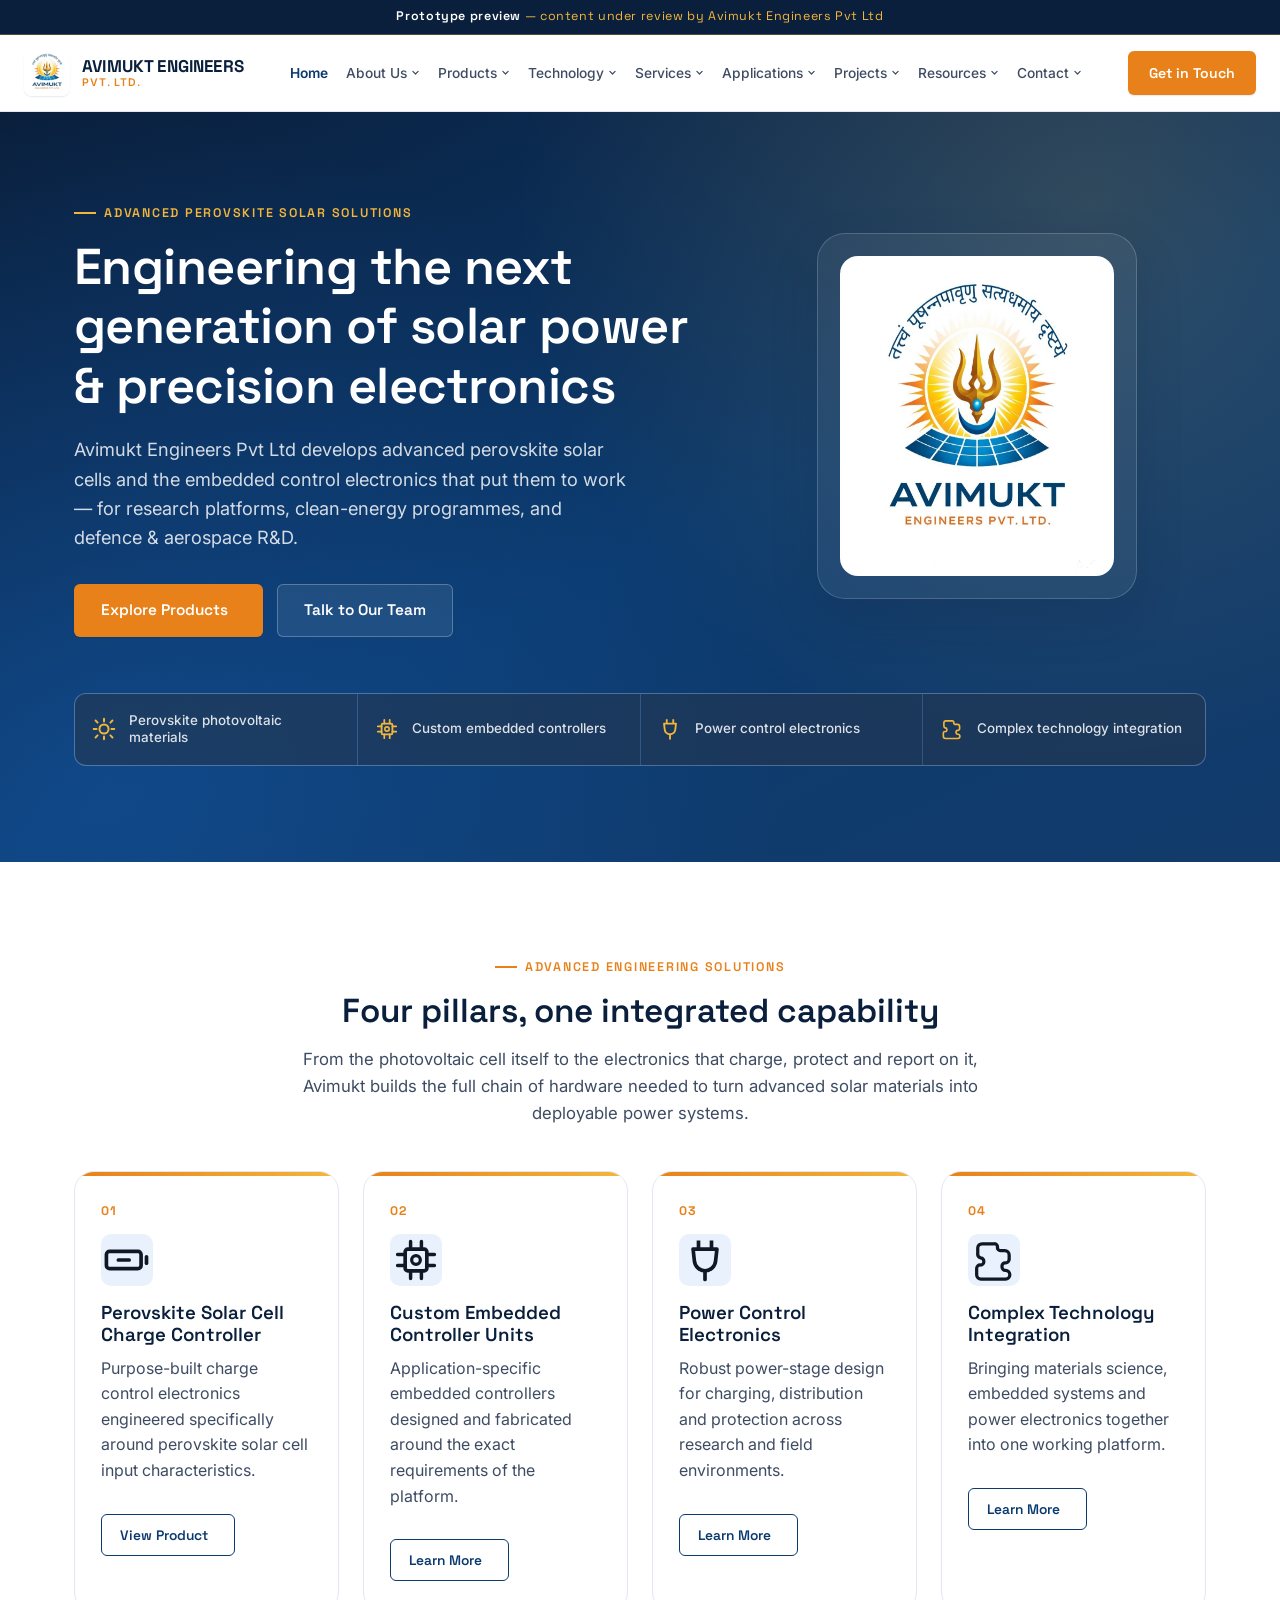
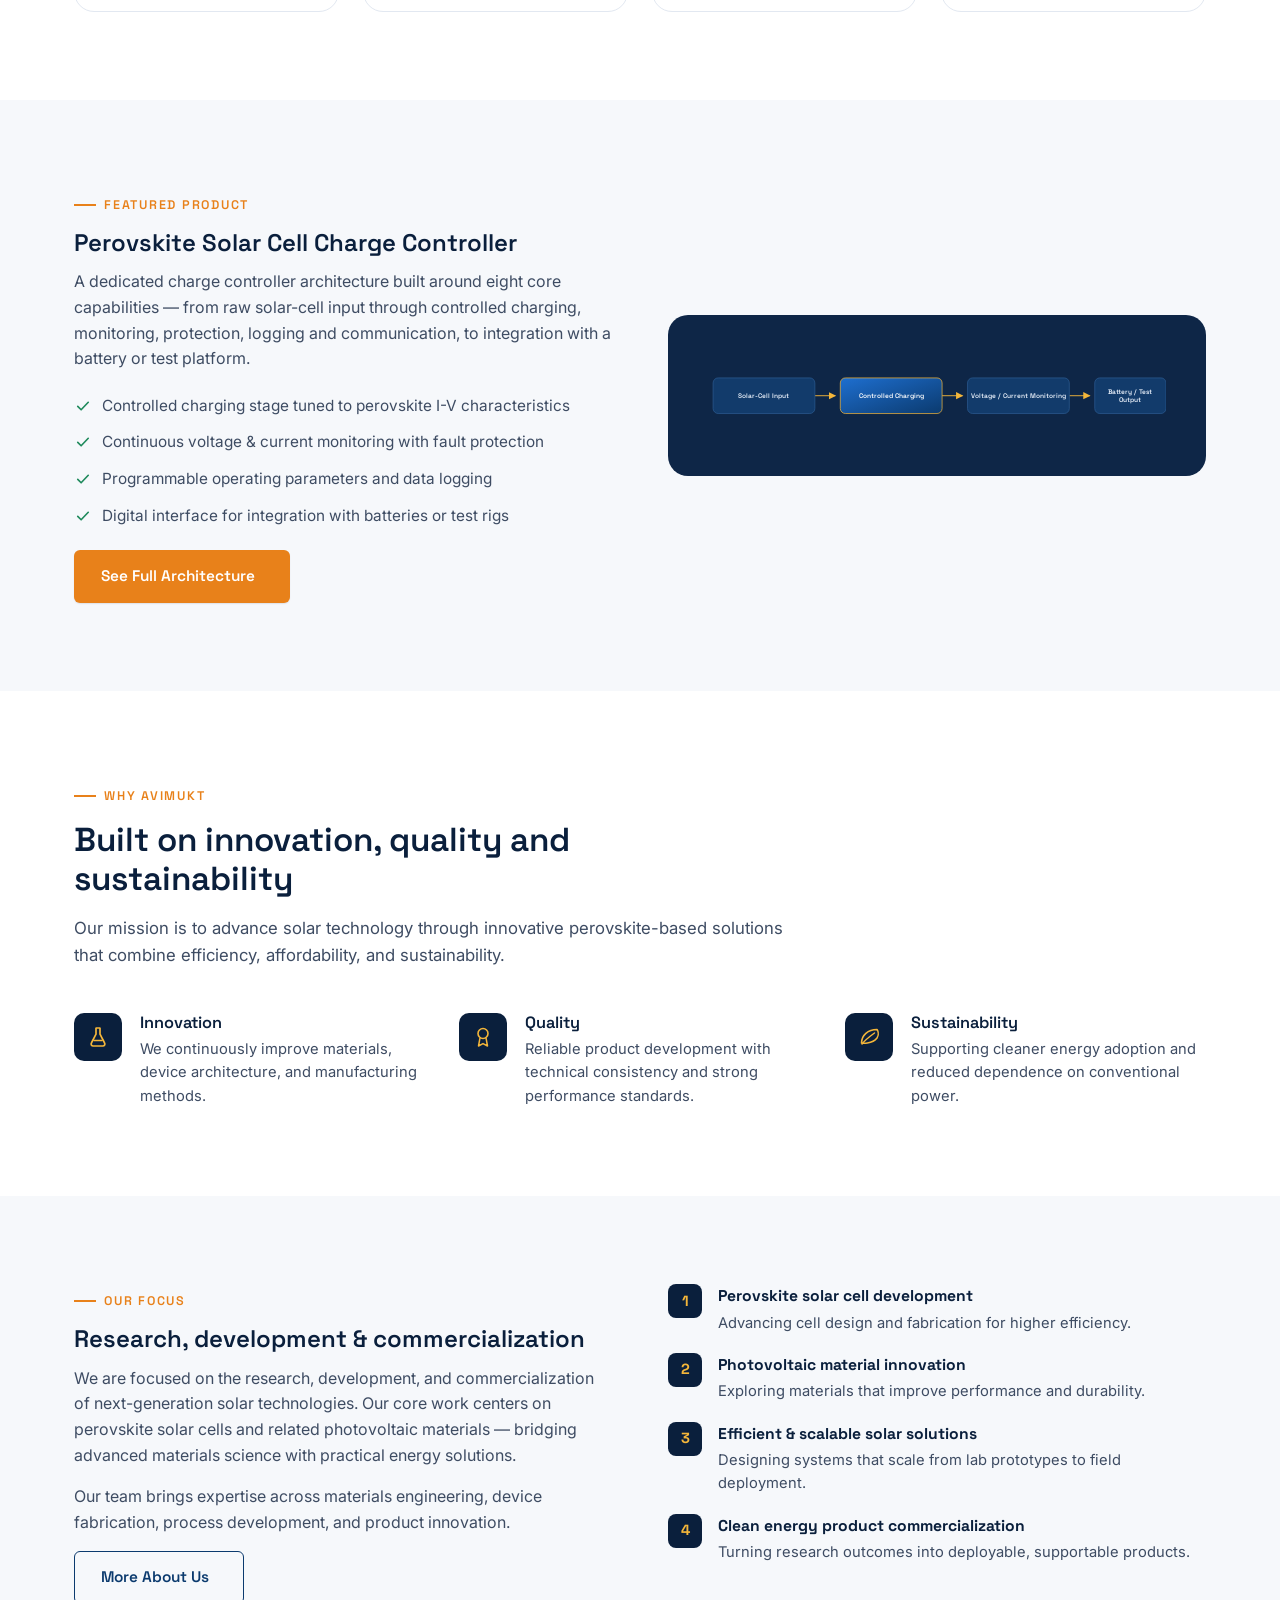
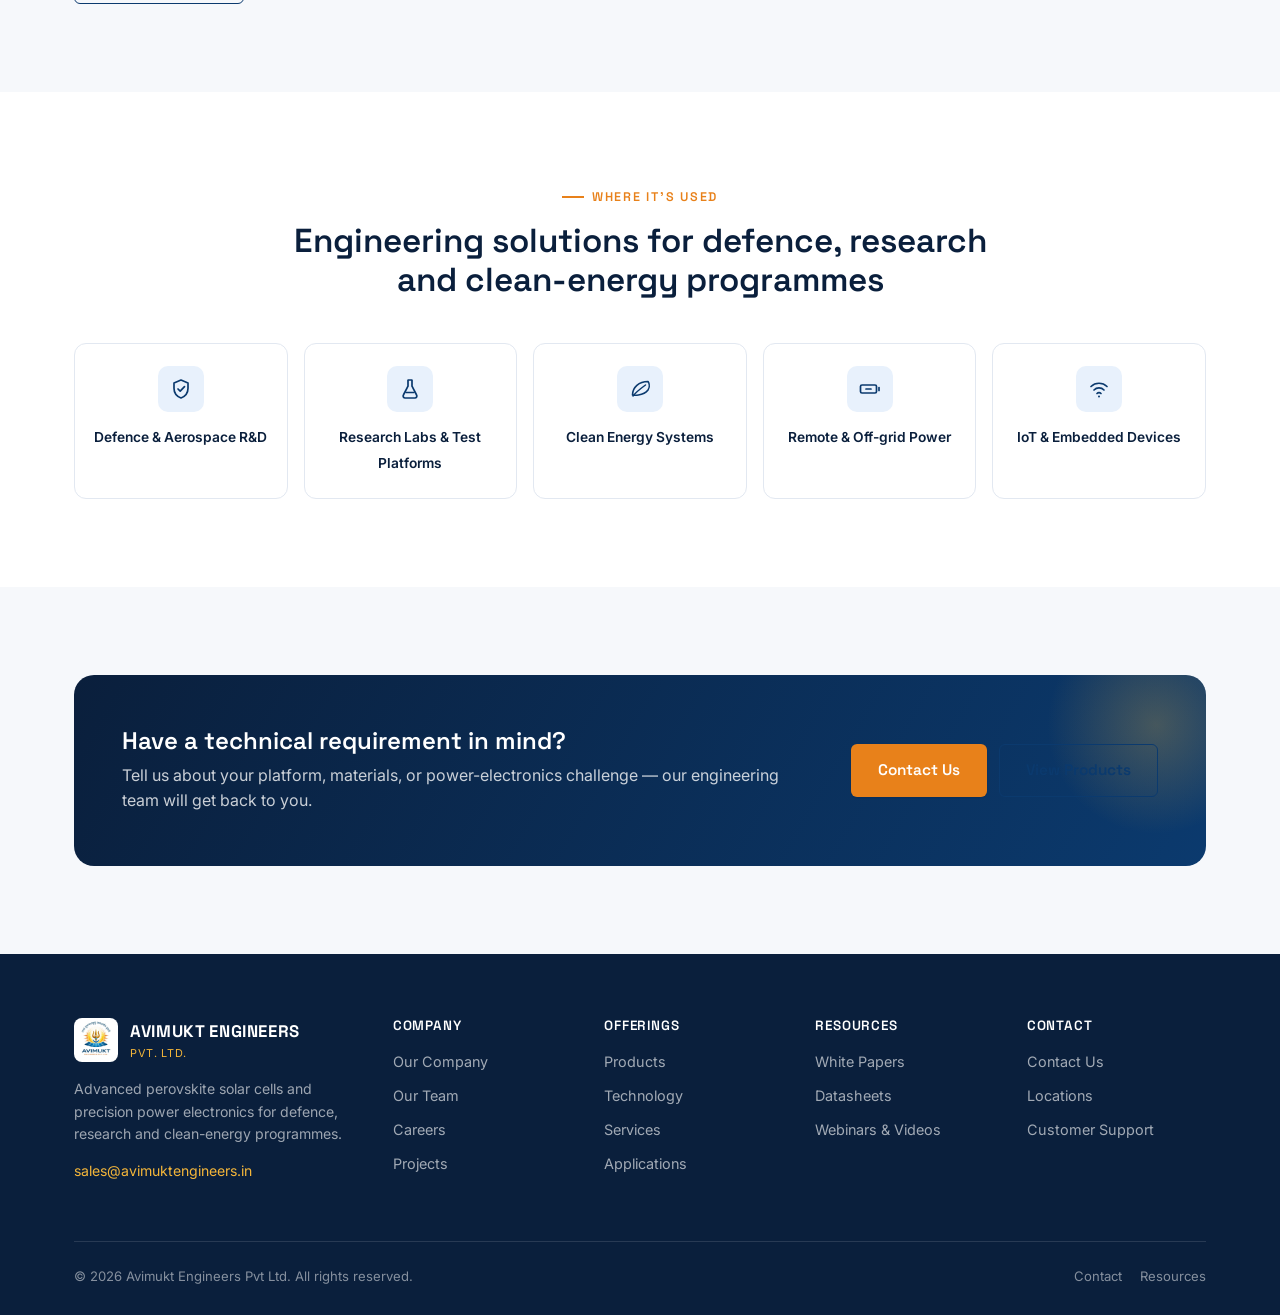
==== commit 930761ac: "Fix desktop nav overflow and cross-page anchor scrolling The desktop nav bar (9 items + logo + 2 but" ====
--- a/index.html
+++ b/index.html
@@ -1,844 +1,392 @@
 <!DOCTYPE html>
 <html lang="en">
 <head>
-  <meta charset="UTF-8">
-  <meta name="viewport" content="width=device-width, initial-scale=1.0">
-  <title>Avimukt Engineers | Perovskite Solar Cells & Precision Control Electronics</title>
-  <meta name="description" content="Avimukt Engineers develops advanced perovskite solar cells and purpose-built embedded charge-control electronics for stratospheric platforms, defence & aerospace R&D, and clean-energy programmes.">
-  <meta name="theme-color" content="#030712">
-  <link rel="icon" type="image/png" sizes="32x32" href="assets/favicon-32.png">
-  <link rel="apple-touch-icon" href="assets/apple-touch-icon.png">
-  <link rel="preconnect" href="https://fonts.googleapis.com">
-  <link rel="preconnect" href="https://fonts.gstatic.com" crossorigin>
-  <link href="https://fonts.googleapis.com/css2?family=Inter:wght@300;400;500;600;700&family=JetBrains+Mono:wght@400;500;600;700&family=Space+Grotesk:wght@500;600;700&display=swap" rel="stylesheet">
-  <link rel="stylesheet" href="css/main.css">
+<meta charset="UTF-8">
+<meta name="viewport" content="width=device-width, initial-scale=1.0">
+<title>Home | Avimukt Engineers Pvt Ltd</title>
+<meta name="description" content="Avimukt Engineers Pvt Ltd develops advanced perovskite solar cells and the embedded charge-control electronics that power research, clean-energy and defence R&D platforms.">
+<meta name="robots" content="noindex, nofollow">
+<meta name="theme-color" content="#0A1F3C">
+<link rel="icon" type="image/png" sizes="32x32" href="assets/favicon-32.png">
+<link rel="apple-touch-icon" href="assets/apple-touch-icon.png">
+<meta property="og:type" content="website">
+<meta property="og:title" content="Home | Avimukt Engineers Pvt Ltd">
+<meta property="og:description" content="Avimukt Engineers Pvt Ltd develops advanced perovskite solar cells and the embedded charge-control electronics that power research, clean-energy and defence R&D platforms.">
+<meta property="og:image" content="assets/logo-512.png">
+<meta property="og:site_name" content="Avimukt Engineers Pvt Ltd">
+<meta name="twitter:card" content="summary">
+<link rel="preconnect" href="https://fonts.googleapis.com">
+<link rel="preconnect" href="https://fonts.gstatic.com" crossorigin>
+<link href="https://fonts.googleapis.com/css2?family=Inter:wght@400;500;600;700&family=Space+Grotesk:wght@500;600;700&display=swap" rel="stylesheet">
+<link rel="stylesheet" href="css/main.css">
+
 </head>
-<body>
-
-  <!-- Top Aerospace Telemetry Ribbon -->
-  <aside class="telemetry-ribbon" aria-label="System status">
-    <div class="container telemetry-inner">
-      <div class="telemetry-status">
-        <span class="status-dot"></span>
-        <span>LAB PROTOCOL: ACTIVE</span>
-        <span style="opacity:0.35">|</span>
-        <span class="mono" id="utc-clock">2026-09-28 10:35:10 UTC</span>
-      </div>
-      <div style="display:flex;gap:18px;align-items:center;">
-        <span class="mono" style="color:var(--gold-light);"><span style="opacity:0.6">SYS:</span> PEROVSKITE-TUNED</span>
-        <span class="mono" style="display:none;@media(min-width:768px){display:inline;}"><span style="opacity:0.6">DOCS:</span> REV 2.4</span>
-      </div>
-    </div>
-  </aside>
-
-  <!-- Navigation Header (Streamlined 4-Pillar Capsule Architecture) -->
+<body class="">
+<div id="preview-ribbon"><strong>Prototype preview</strong> &mdash; content under review by Avimukt Engineers Pvt Ltd</div>
   <header class="site-header">
-    <div class="container nav-container">
-      <a class="brand" href="index.html" aria-label="Avimukt Engineers Home">
-        <div class="brand-emblem">
-          <img src="assets/logo.jpg" alt="Avimukt Engineers logo" width="44" height="44">
-        </div>
-        <div class="brand-titles">
-          <span class="brand-name">AVIMUKT ENGINEERS</span>
-          <span class="brand-sub">DEEP-TECH PHOTOVOLTAICS &bull; PVT. LTD.</span>
-        </div>
+    <div class="container nav">
+      <a class="brand" href="index.html">
+        <img src="assets/logo.jpg" alt="Avimukt Engineers Pvt Ltd logo" width="46" height="46">
+        <span class="brand-text"><strong>AVIMUKT ENGINEERS</strong><span>Pvt. Ltd.</span></span>
       </a>
-
-      <!-- 4 Core Navigation Pillars -->
-      <nav class="nav-menu" aria-label="Primary Navigation">
-        <div class="nav-item">
-          <a class="nav-link" href="technology.html">
-            Technology <svg class="caret" viewBox="0 0 12 12" fill="none"><path d="M2.5 4.5L6 8L9.5 4.5" stroke="currentColor" stroke-width="1.6" stroke-linecap="round"/></svg>
-          </a>
-          <div class="dropdown">
-            <a class="dropdown-link" href="technology.html#physics">
-              <strong>Materials Science &amp; Physics</strong>
-              <span class="desc">Perovskite formulation &amp; unencapsulated stability</span>
-            </a>
-            <a class="dropdown-link" href="technology/perovskite-cell-4in.html">
-              <strong>4-Inch Stratospheric Cell</strong>
-              <span class="desc">Encapsulation-free high-altitude balloon grade</span>
-            </a>
-            <a class="dropdown-link" href="technology/perovskite-cell-2in.html">
-              <strong>2-Inch Conformal Cell</strong>
-              <span class="desc">Integrable onto fabric, canopy &amp; curved metal</span>
-            </a>
-            <a class="dropdown-link" href="technology.html#patents">
-              <strong>Patents &amp; IP Pipeline</strong>
-              <span class="desc">Intellectual property &amp; filings status</span>
-            </a>
-          </div>
-        </div>
-
-        <div class="nav-item">
-          <a class="nav-link" href="products.html">
-            Hardware <svg class="caret" viewBox="0 0 12 12" fill="none"><path d="M2.5 4.5L6 8L9.5 4.5" stroke="currentColor" stroke-width="1.6" stroke-linecap="round"/></svg>
-          </a>
-          <div class="dropdown">
-            <a class="dropdown-link" href="products/charge-controller.html">
-              <strong>Perovskite Charge Controller</strong>
-              <span class="desc">Flagship 8-capability closed-loop architecture</span>
-            </a>
-            <a class="dropdown-link" href="products.html#cell-suite">
-              <strong>Fabricated Cell Suite</strong>
-              <span class="desc">4-inch &amp; 2-inch lab-grown cell formats</span>
-            </a>
-            <a class="dropdown-link" href="products.html#custom-controllers">
-              <strong>Custom Embedded Controllers</strong>
-              <span class="desc">Mission-tailored firmware &amp; power electronics</span>
-            </a>
-          </div>
-        </div>
-
-        <div class="nav-item">
-          <a class="nav-link" href="applications.html">
-            Applications <svg class="caret" viewBox="0 0 12 12" fill="none"><path d="M2.5 4.5L6 8L9.5 4.5" stroke="currentColor" stroke-width="1.6" stroke-linecap="round"/></svg>
-          </a>
-          <div class="dropdown">
-            <a class="dropdown-link" href="applications.html#stratosphere">
-              <strong>Aerospace &amp; Stratospheric</strong>
-              <span class="desc">High-altitude balloons &amp; zero-pressure craft</span>
-            </a>
-            <a class="dropdown-link" href="applications.html#defence">
-              <strong>Defence &amp; Tactical Gear</strong>
-              <span class="desc">Wearable solar &amp; conformal soldier payloads</span>
-            </a>
-            <a class="dropdown-link" href="applications.html#research">
-              <strong>Research Labs &amp; Testbeds</strong>
-              <span class="desc">Characterization platforms &amp; I-V tracing rigs</span>
-            </a>
-            <a class="dropdown-link" href="applications.html#remote">
-              <strong>Autonomous Remote Power</strong>
-              <span class="desc">Off-grid environmental &amp; sensing telemetry</span>
-            </a>
-          </div>
-        </div>
-
-        <div class="nav-item">
-          <a class="nav-link" href="about.html">
-            Foundry &amp; Company <svg class="caret" viewBox="0 0 12 12" fill="none"><path d="M2.5 4.5L6 8L9.5 4.5" stroke="currentColor" stroke-width="1.6" stroke-linecap="round"/></svg>
-          </a>
-          <div class="dropdown">
-            <a class="dropdown-link" href="about.html#company">
-              <strong>Engineering Provenance</strong>
-              <span class="desc">Mission, values &amp; hardware methodology</span>
-            </a>
-            <a class="dropdown-link" href="about.html#team">
-              <strong>Leadership &amp; Engineering</strong>
-              <span class="desc">Materials science &amp; embedded controls group</span>
-            </a>
-            <a class="dropdown-link" href="about.html#careers">
-              <strong>Careers &amp; Research Grants</strong>
-              <span class="desc">Open roles &amp; lab collaboration tracks</span>
-            </a>
-          </div>
-        </div>
+      <nav class="nav-links" aria-label="Primary">
+        <div class="nav-item"><a class="nav-link is-active" href="index.html" data-nav-path="index.html">Home</a></div>
+        <div class="nav-item">
+            <a class="nav-link" href="about.html" data-nav-path="about.html">About Us <svg class="caret" viewBox="0 0 12 12" fill="none"><path d="M2.5 4.5L6 8L9.5 4.5" stroke="currentColor" stroke-width="1.6" stroke-linecap="round" stroke-linejoin="round"/></svg></a>
+            <div class="dropdown"><a href="about.html#company">Our Company</a>
+<a href="about.html#team">Our Team</a>
+<a href="about.html#careers">Careers</a></div>
+          </div>
+        <div class="nav-item">
+            <a class="nav-link" href="products.html" data-nav-path="products.html">Products <svg class="caret" viewBox="0 0 12 12" fill="none"><path d="M2.5 4.5L6 8L9.5 4.5" stroke="currentColor" stroke-width="1.6" stroke-linecap="round" stroke-linejoin="round"/></svg></a>
+            <div class="dropdown"><a href="products.html#categories">Product Categories</a>
+<a href="products.html#all-products">All Products</a>
+<a href="products/charge-controller.html">Perovskite Charge Controller</a>
+<a href="products.html#support">Product Support</a></div>
+          </div>
+        <div class="nav-item">
+            <a class="nav-link" href="technology.html" data-nav-path="technology.html">Technology <svg class="caret" viewBox="0 0 12 12" fill="none"><path d="M2.5 4.5L6 8L9.5 4.5" stroke="currentColor" stroke-width="1.6" stroke-linecap="round" stroke-linejoin="round"/></svg></a>
+            <div class="dropdown"><a href="technology.html#overview">Technology Overview</a>
+<a href="technology.html#innovations">Innovations</a>
+<a class="sub-link" href="technology/perovskite-cell-4in.html">4-Inch Perovskite Solar Cell</a>
+<a class="sub-link" href="technology/perovskite-cell-2in.html">2-Inch Perovskite Solar Cell</a>
+<a href="technology.html#patents">Patents & IP</a></div>
+          </div>
+        <div class="nav-item">
+            <a class="nav-link" href="services.html" data-nav-path="services.html">Services <svg class="caret" viewBox="0 0 12 12" fill="none"><path d="M2.5 4.5L6 8L9.5 4.5" stroke="currentColor" stroke-width="1.6" stroke-linecap="round" stroke-linejoin="round"/></svg></a>
+            <div class="dropdown"><a href="services.html#consulting">Consulting</a>
+<a href="services.html#engineering">Engineering Services</a>
+<a href="services.html#support">Technical Support</a></div>
+          </div>
+        <div class="nav-item">
+            <a class="nav-link" href="applications.html" data-nav-path="applications.html">Applications <svg class="caret" viewBox="0 0 12 12" fill="none"><path d="M2.5 4.5L6 8L9.5 4.5" stroke="currentColor" stroke-width="1.6" stroke-linecap="round" stroke-linejoin="round"/></svg></a>
+            <div class="dropdown"><a href="applications.html#industries">Industry Applications</a>
+<a href="applications.html#use-cases">Use Cases</a>
+<a href="applications.html#solutions">Solutions by Application</a></div>
+          </div>
+        <div class="nav-item">
+            <a class="nav-link" href="projects.html" data-nav-path="projects.html">Projects <svg class="caret" viewBox="0 0 12 12" fill="none"><path d="M2.5 4.5L6 8L9.5 4.5" stroke="currentColor" stroke-width="1.6" stroke-linecap="round" stroke-linejoin="round"/></svg></a>
+            <div class="dropdown"><a href="projects.html#featured">Featured Projects</a>
+<a href="projects.html#case-studies">Case Studies</a>
+<a href="projects.html#success">Success Stories</a></div>
+          </div>
+        <div class="nav-item">
+            <a class="nav-link" href="resources.html" data-nav-path="resources.html">Resources <svg class="caret" viewBox="0 0 12 12" fill="none"><path d="M2.5 4.5L6 8L9.5 4.5" stroke="currentColor" stroke-width="1.6" stroke-linecap="round" stroke-linejoin="round"/></svg></a>
+            <div class="dropdown"><a href="resources.html#whitepapers">White Papers</a>
+<a href="resources.html#datasheets">Datasheets & Brochures</a>
+<a href="resources.html#webinars">Webinars & Videos</a></div>
+          </div>
+        <div class="nav-item">
+            <a class="nav-link" href="contact.html" data-nav-path="contact.html">Contact <svg class="caret" viewBox="0 0 12 12" fill="none"><path d="M2.5 4.5L6 8L9.5 4.5" stroke="currentColor" stroke-width="1.6" stroke-linecap="round" stroke-linejoin="round"/></svg></a>
+            <div class="dropdown"><a href="contact.html#contact-form">Contact Us</a>
+<a href="contact.html#locations">Locations</a>
+<a href="contact.html#support">Customer Support</a></div>
+          </div>
       </nav>
-
-      <!-- Nav CTA -->
-      <div class="nav-actions">
-        <a class="btn btn-secondary btn-sm" href="#how-it-works" style="display:none;@media(min-width:860px){display:inline-flex;}">How It Works</a>
-        <a class="btn btn-primary btn-sm" href="contact.html">
-          Initiate RFQ <svg viewBox="0 0 24 24" fill="none"><path d="M5 12h14M12 5l7 7-7 7" stroke="currentColor" stroke-width="2" stroke-linecap="round" stroke-linejoin="round"/></svg>
-        </a>
-        <button class="hamburger" data-nav-toggle aria-expanded="false" aria-label="Toggle navigation menu">
-          <span></span><span></span><span></span>
-        </button>
+      <div class="nav-cta">
+        <a class="btn btn-primary" href="contact.html">Get in Touch</a>
+      </div>
+      <button class="hamburger" data-nav-toggle aria-expanded="false" aria-label="Toggle navigation menu" aria-controls="mobile-panel">
+        <span></span><span></span><span></span>
+      </button>
+    </div>
+    <div class="mobile-panel" id="mobile-panel" data-mobile-panel>
+      <div class="m-item"><a class="m-top" style="display:flex" href="index.html">Home</a></div>
+      <div class="m-item">
+          <div class="m-top"><span>About Us</span><svg viewBox="0 0 16 16" fill="none"><path d="M4 6l4 4 4-4" stroke="currentColor" stroke-width="1.7" stroke-linecap="round" stroke-linejoin="round"/></svg></div>
+          <div class="m-sub"><a href="about.html">About Us overview</a><a href="about.html#company">Our Company</a>
+<a href="about.html#team">Our Team</a>
+<a href="about.html#careers">Careers</a></div>
+        </div>
+      <div class="m-item">
+          <div class="m-top"><span>Products</span><svg viewBox="0 0 16 16" fill="none"><path d="M4 6l4 4 4-4" stroke="currentColor" stroke-width="1.7" stroke-linecap="round" stroke-linejoin="round"/></svg></div>
+          <div class="m-sub"><a href="products.html">Products overview</a><a href="products.html#categories">Product Categories</a>
+<a href="products.html#all-products">All Products</a>
+<a href="products/charge-controller.html">Perovskite Charge Controller</a>
+<a href="products.html#support">Product Support</a></div>
+        </div>
+      <div class="m-item">
+          <div class="m-top"><span>Technology</span><svg viewBox="0 0 16 16" fill="none"><path d="M4 6l4 4 4-4" stroke="currentColor" stroke-width="1.7" stroke-linecap="round" stroke-linejoin="round"/></svg></div>
+          <div class="m-sub"><a href="technology.html">Technology overview</a><a href="technology.html#overview">Technology Overview</a>
+<a href="technology.html#innovations">Innovations</a>
+<a class="sub-link" href="technology/perovskite-cell-4in.html">4-Inch Perovskite Solar Cell</a>
+<a class="sub-link" href="technology/perovskite-cell-2in.html">2-Inch Perovskite Solar Cell</a>
+<a href="technology.html#patents">Patents & IP</a></div>
+        </div>
+      <div class="m-item">
+          <div class="m-top"><span>Services</span><svg viewBox="0 0 16 16" fill="none"><path d="M4 6l4 4 4-4" stroke="currentColor" stroke-width="1.7" stroke-linecap="round" stroke-linejoin="round"/></svg></div>
+          <div class="m-sub"><a href="services.html">Services overview</a><a href="services.html#consulting">Consulting</a>
+<a href="services.html#engineering">Engineering Services</a>
+<a href="services.html#support">Technical Support</a></div>
+        </div>
+      <div class="m-item">
+          <div class="m-top"><span>Applications</span><svg viewBox="0 0 16 16" fill="none"><path d="M4 6l4 4 4-4" stroke="currentColor" stroke-width="1.7" stroke-linecap="round" stroke-linejoin="round"/></svg></div>
+          <div class="m-sub"><a href="applications.html">Applications overview</a><a href="applications.html#industries">Industry Applications</a>
+<a href="applications.html#use-cases">Use Cases</a>
+<a href="applications.html#solutions">Solutions by Application</a></div>
+        </div>
+      <div class="m-item">
+          <div class="m-top"><span>Projects</span><svg viewBox="0 0 16 16" fill="none"><path d="M4 6l4 4 4-4" stroke="currentColor" stroke-width="1.7" stroke-linecap="round" stroke-linejoin="round"/></svg></div>
+          <div class="m-sub"><a href="projects.html">Projects overview</a><a href="projects.html#featured">Featured Projects</a>
+<a href="projects.html#case-studies">Case Studies</a>
+<a href="projects.html#success">Success Stories</a></div>
+        </div>
+      <div class="m-item">
+          <div class="m-top"><span>Resources</span><svg viewBox="0 0 16 16" fill="none"><path d="M4 6l4 4 4-4" stroke="currentColor" stroke-width="1.7" stroke-linecap="round" stroke-linejoin="round"/></svg></div>
+          <div class="m-sub"><a href="resources.html">Resources overview</a><a href="resources.html#whitepapers">White Papers</a>
+<a href="resources.html#datasheets">Datasheets & Brochures</a>
+<a href="resources.html#webinars">Webinars & Videos</a></div>
+        </div>
+      <div class="m-item">
+          <div class="m-top"><span>Contact</span><svg viewBox="0 0 16 16" fill="none"><path d="M4 6l4 4 4-4" stroke="currentColor" stroke-width="1.7" stroke-linecap="round" stroke-linejoin="round"/></svg></div>
+          <div class="m-sub"><a href="contact.html">Contact overview</a><a href="contact.html#contact-form">Contact Us</a>
+<a href="contact.html#locations">Locations</a>
+<a href="contact.html#support">Customer Support</a></div>
+        </div>
+      <div class="m-cta">
+        <a class="btn btn-secondary btn-block" href="products.html">Products</a>
+        <a class="btn btn-primary btn-block" href="contact.html">Get in Touch</a>
       </div>
     </div>
   </header>
 
-  <!-- Mobile Drawer Menu -->
-  <div class="mobile-drawer" data-mobile-drawer>
-    <div class="mobile-nav-group">
-      <div class="mobile-nav-title">Technology &amp; Physics</div>
-      <a class="mobile-nav-link" href="technology.html">Technology Overview</a>
-      <a class="mobile-nav-link" href="technology/perovskite-cell-4in.html">4-Inch Stratospheric Cell</a>
-      <a class="mobile-nav-link" href="technology/perovskite-cell-2in.html">2-Inch Conformal Cell</a>
-    </div>
-    <div class="mobile-nav-group">
-      <div class="mobile-nav-title">Hardware &amp; Systems</div>
-      <a class="mobile-nav-link" href="products.html">Product Catalog</a>
-      <a class="mobile-nav-link" href="products/charge-controller.html">Perovskite Charge Controller</a>
-    </div>
-    <div class="mobile-nav-group">
-      <div class="mobile-nav-title">Deployments</div>
-      <a class="mobile-nav-link" href="applications.html">Operational Applications</a>
-      <a class="mobile-nav-link" href="about.html">Company &amp; Foundry</a>
-      <a class="mobile-nav-link" href="contact.html">Direct RFQ / Contact</a>
-    </div>
-    <div style="margin-top:24px;">
-      <a class="btn btn-primary" href="contact.html" style="width:100%;">Talk to Engineering</a>
-    </div>
-  </div>
-
-  <!-- Hero Section (Cinematic Editorial Positioning & Interactive 3D Hardware Canvas) -->
   <section class="hero">
     <div class="container">
       <div class="hero-grid">
-        <div class="hero-copy">
-          <div class="eyebrow">
-            <span class="status-dot"></span>
-            DEEP-TECH PHOTOVOLTAICS &bull; EMBEDDED CONTROLS
-          </div>
-          <h1 class="hero-title">
-            <span class="gradient-text">Engineering the next generation of </span>
-            <span class="gradient-gold">perovskite solar hardware</span>
-            <span class="gradient-text"> &amp; precision control electronics.</span>
-          </h1>
-          <p class="lead">
-            Avimukt Engineers develops advanced perovskite solar cells and the custom embedded charge controllers that put them to work &mdash; purpose-built for stratospheric balloons, defence platforms, and clean-energy R&amp;D.
-          </p>
+        <div class="hero-copy reveal is-visible">
+          <div class="eyebrow">Advanced Perovskite Solar Solutions</div>
+          <h1>Engineering the next generation of solar power &amp; precision electronics</h1>
+          <p class="lead">Avimukt Engineers Pvt Ltd develops advanced perovskite solar cells and the embedded control electronics that put them to work &mdash; for research platforms, clean-energy programmes, and defence &amp; aerospace R&amp;D.</p>
           <div class="hero-actions">
-            <a class="btn btn-primary" href="#how-it-works">
-              Launch Interactive Simulator <svg viewBox="0 0 24 24" fill="none"><path d="M5 12h14M12 5l7 7-7 7" stroke="currentColor" stroke-width="2" stroke-linecap="round" stroke-linejoin="round"/></svg>
-            </a>
-            <a class="btn btn-secondary" href="products/charge-controller.html">
-              Examine Charge Controller
-            </a>
-          </div>
-        </div>
-
-        <!-- Hero 3D Interactive Hardware HUD Stage -->
-        <div class="hero-hardware-stage" data-tilt-stage>
-          <div class="stage-top-bar">
-            <span>PEROVSKITE HARDWARE TELEMETRY</span>
-            <div class="live-tag">
-              <span class="status-dot"></span>
-              <span>LIVE INTERACTION</span>
-            </div>
-          </div>
-
-          <!-- Interactive Exploded Perovskite Cell Canvas -->
-          <div class="hero-cell-canvas-wrap">
-            <canvas id="hero-cell-canvas"></canvas>
-          </div>
-
-          <!-- Non-Breaking Refined Spec Chips -->
-          <div class="stage-chips-grid">
-            <div class="stage-chip">
-              <span class="stage-chip-label">Flagship Controller</span>
-              <div class="stage-chip-val">8-Stage <span class="sub">Architecture</span></div>
-            </div>
-            <div class="stage-chip">
-              <span class="stage-chip-label">Stratospheric Cell</span>
-              <div class="stage-chip-val">4-Inch <span class="sub">Unencapsulated</span></div>
-            </div>
-            <div class="stage-chip">
-              <span class="stage-chip-label">Conformal Cell</span>
-              <div class="stage-chip-val">2-Inch <span class="sub">Fabric / Metal</span></div>
-            </div>
-            <div class="stage-chip">
-              <span class="stage-chip-label">Conversion Discipline</span>
-              <div class="stage-chip-val" style="color:var(--gold-light);">Perovskite-Tuned</div>
-            </div>
-          </div>
-
-          <div style="margin-top:16px;padding-top:14px;border-top:1px solid var(--border-subtle);display:flex;justify-content:space-between;align-items:center;font-family:var(--font-mono);font-size:0.72rem;color:var(--text-tertiary);">
-            <span>ORIGIN: LAB-FABRICATED</span>
-            <span style="color:var(--cyan-bright);">DEPLOYMENT: STRATOSPHERE / DEFENCE</span>
-          </div>
-        </div>
-      </div>
-
-      <!-- Hero Badges Strip -->
-      <div class="hero-badges-strip">
-        <div class="badge-item">
-          <svg viewBox="0 0 24 24" fill="none"><circle cx="12" cy="12" r="4.2" stroke="currentColor" stroke-width="1.8"/><path d="M12 2.5v2.6M12 18.9v2.6M4.2 4.2l1.9 1.9M17.9 17.9l1.9 1.9M2.5 12h2.6M18.9 12h2.6M4.2 19.8l1.9-1.9M17.9 6.1l1.9-1.9" stroke="currentColor" stroke-width="1.8" stroke-linecap="round"/></svg>
-          <div>
-            <strong>Perovskite Photovoltaics</strong>
-            <small>Unencapsulated thin-film formulation</small>
-          </div>
-        </div>
-        <div class="badge-item">
-          <svg viewBox="0 0 24 24" fill="none"><rect x="7" y="7" width="10" height="10" rx="1.2" stroke="currentColor" stroke-width="1.7"/><path d="M9.5 7V3.5M14.5 7V3.5M9.5 20.5V17M14.5 20.5V17M7 9.5H3.5M7 14.5H3.5M20.5 9.5H17M20.5 14.5H17" stroke="currentColor" stroke-width="1.6" stroke-linecap="round"/><circle cx="12" cy="12" r="2" stroke="currentColor" stroke-width="1.5"/></svg>
-          <div>
-            <strong>Custom Embedded Units</strong>
-            <small>Programmable telemetry &amp; firmware</small>
-          </div>
-        </div>
-        <div class="badge-item">
-          <svg viewBox="0 0 24 24" fill="none"><path d="M9 3v4M15 3v4M6.5 7h11l-.6 5.4A5 5 0 0112 17h0a5 5 0 01-4.9-4.6L6.5 7z" stroke="currentColor" stroke-width="1.7" stroke-linejoin="round"/><path d="M12 17v4" stroke="currentColor" stroke-width="1.7" stroke-linecap="round"/></svg>
-          <div>
-            <strong>Power Control Electronics</strong>
-            <small>Dynamic I-V charging stages</small>
-          </div>
-        </div>
-        <div class="badge-item">
-          <svg viewBox="0 0 24 24" fill="none"><path d="M9 4.5h3.2a1.4 1.4 0 011.4 1.6c-.1.9.6 1.7 1.5 1.6H17a2 2 0 012 2v2a1.6 1.6 0 01-1.7 1.6c-.9-.1-1.6.6-1.6 1.5v.3a1.6 1.6 0 001.6 1.7 2 2 0 010 4H6a2 2 0 01-2-2v-2.9a1.6 1.6 0 011.7-1.6c.9.1 1.6-.6 1.6-1.5v-.3A1.6 1.6 0 005.7 11 2 2 0 014.5 8.9V6.5a2 2 0 012-2H9z" stroke="currentColor" stroke-width="1.5" stroke-linejoin="round"/></svg>
-          <div>
-            <strong>Complete Integration</strong>
-            <small>From active crystal to battery bus</small>
-          </div>
-        </div>
-      </div>
-    </div>
-  </section>
-
-  <!-- Four Capability Pillars Matrix -->
-  <section class="section section--tint" id="pillars">
+            <a class="btn btn-primary" href="products.html">Explore Products <svg viewBox="0 0 24 24" fill="none"><path d="M4 12h15M13 6l6 6-6 6" stroke="currentColor" stroke-width="1.8" stroke-linecap="round" stroke-linejoin="round"/></svg></a>
+            <a class="btn btn-ghost" href="contact.html">Talk to Our Team</a>
+          </div>
+        </div>
+        <div class="hero-art reveal is-visible">
+          <div class="logo-plate">
+            <img src="assets/logo.jpg" alt="Avimukt Engineers Pvt Ltd emblem" width="320" height="320">
+          </div>
+        </div>
+      </div>
+      <div class="hero-badges reveal is-visible">
+        <div class="badge"><svg viewBox="0 0 24 24" fill="none"><circle cx="12" cy="12" r="4.2" stroke="currentColor" stroke-width="1.8"/><g stroke="currentColor" stroke-width="1.8" stroke-linecap="round"><path d="M12 2.5v2.6M12 18.9v2.6M4.2 4.2l1.9 1.9M17.9 17.9l1.9 1.9M2.5 12h2.6M18.9 12h2.6M4.2 19.8l1.9-1.9M17.9 6.1l1.9-1.9"/></g></svg><span>Perovskite photovoltaic materials</span></div>
+        <div class="badge"><svg viewBox="0 0 24 24" fill="none"><rect x="7" y="7" width="10" height="10" rx="1.2" stroke="currentColor" stroke-width="1.7"/><path d="M9.5 7V3.5M14.5 7V3.5M9.5 20.5V17M14.5 20.5V17M7 9.5H3.5M7 14.5H3.5M20.5 9.5H17M20.5 14.5H17" stroke="currentColor" stroke-width="1.6" stroke-linecap="round"/><circle cx="12" cy="12" r="2" stroke="currentColor" stroke-width="1.5"/></svg><span>Custom embedded controllers</span></div>
+        <div class="badge"><svg viewBox="0 0 24 24" fill="none"><path d="M9 3v4M15 3v4M6.5 7h11l-.6 5.4A5 5 0 0112 17h0a5 5 0 01-4.9-4.6L6.5 7z" stroke="currentColor" stroke-width="1.7" stroke-linejoin="round"/><path d="M12 17v4" stroke="currentColor" stroke-width="1.7" stroke-linecap="round"/></svg><span>Power control electronics</span></div>
+        <div class="badge"><svg viewBox="0 0 24 24" fill="none"><path d="M9 4.5h3.2a1.4 1.4 0 011.4 1.6c-.1.9.6 1.7 1.5 1.6H17a2 2 0 012 2v2a1.6 1.6 0 01-1.7 1.6c-.9-.1-1.6.6-1.6 1.5v.3a1.6 1.6 0 001.6 1.7 2 2 0 010 4H6a2 2 0 01-2-2v-2.9a1.6 1.6 0 011.7-1.6c.9.1 1.6-.6 1.6-1.5v-.3A1.6 1.6 0 005.7 11 2 2 0 014.5 8.9V6.5a2 2 0 012-2H9z" stroke="currentColor" stroke-width="1.5" stroke-linejoin="round"/></svg><span>Complex technology integration</span></div>
+      </div>
+    </div>
+  </section>
+
+  <section class="section" id="pillars">
+    <div class="container">
+      <div class="section-head section-head--center" style="margin-left:auto;margin-right:auto;">
+        <div class="eyebrow" style="justify-content:center;">Advanced Engineering Solutions</div>
+        <h2>Four pillars, one integrated capability</h2>
+        <p>From the photovoltaic cell itself to the electronics that charge, protect and report on it, Avimukt builds the full chain of hardware needed to turn advanced solar materials into deployable power systems.</p>
+      </div>
+      <div class="grid grid-4">
+        <div class="pillar-card reveal">
+          <span class="num-tag">01</span>
+          <div class="icon-wrap" style="background:var(--blue-soft);width:52px;height:52px;border-radius:10px;display:flex;align-items:center;justify-content:center;margin-bottom:16px;"><svg viewBox="0 0 24 24" fill="none"><rect x="2.5" y="8" width="16" height="8" rx="1.5" stroke="currentColor" stroke-width="1.7"/><path d="M21 10.5v3" stroke="currentColor" stroke-width="1.7" stroke-linecap="round"/><path d="M8 12h5" stroke="currentColor" stroke-width="1.7" stroke-linecap="round"/></svg></div>
+          <h3>Perovskite Solar Cell Charge Controller</h3>
+          <p>Purpose-built charge control electronics engineered specifically around perovskite solar cell input characteristics.</p>
+          <a href="products/charge-controller.html" class="btn btn-secondary btn-sm" style="margin-top:14px;">View Product <svg viewBox="0 0 24 24" fill="none"><path d="M4 12h15M13 6l6 6-6 6" stroke="currentColor" stroke-width="1.8" stroke-linecap="round" stroke-linejoin="round"/></svg></a>
+        </div>
+        <div class="pillar-card reveal">
+          <span class="num-tag">02</span>
+          <div class="icon-wrap" style="background:var(--blue-soft);width:52px;height:52px;border-radius:10px;display:flex;align-items:center;justify-content:center;margin-bottom:16px;"><svg viewBox="0 0 24 24" fill="none"><rect x="7" y="7" width="10" height="10" rx="1.2" stroke="currentColor" stroke-width="1.7"/><path d="M9.5 7V3.5M14.5 7V3.5M9.5 20.5V17M14.5 20.5V17M7 9.5H3.5M7 14.5H3.5M20.5 9.5H17M20.5 14.5H17" stroke="currentColor" stroke-width="1.6" stroke-linecap="round"/><circle cx="12" cy="12" r="2" stroke="currentColor" stroke-width="1.5"/></svg></div>
+          <h3>Custom Embedded Controller Units</h3>
+          <p>Application-specific embedded controllers designed and fabricated around the exact requirements of the platform.</p>
+          <a href="services.html#engineering" class="btn btn-secondary btn-sm" style="margin-top:14px;">Learn More <svg viewBox="0 0 24 24" fill="none"><path d="M4 12h15M13 6l6 6-6 6" stroke="currentColor" stroke-width="1.8" stroke-linecap="round" stroke-linejoin="round"/></svg></a>
+        </div>
+        <div class="pillar-card reveal">
+          <span class="num-tag">03</span>
+          <div class="icon-wrap" style="background:var(--blue-soft);width:52px;height:52px;border-radius:10px;display:flex;align-items:center;justify-content:center;margin-bottom:16px;"><svg viewBox="0 0 24 24" fill="none"><path d="M9 3v4M15 3v4M6.5 7h11l-.6 5.4A5 5 0 0112 17h0a5 5 0 01-4.9-4.6L6.5 7z" stroke="currentColor" stroke-width="1.7" stroke-linejoin="round"/><path d="M12 17v4" stroke="currentColor" stroke-width="1.7" stroke-linecap="round"/></svg></div>
+          <h3>Power Control Electronics</h3>
+          <p>Robust power-stage design for charging, distribution and protection across research and field environments.</p>
+          <a href="services.html#engineering" class="btn btn-secondary btn-sm" style="margin-top:14px;">Learn More <svg viewBox="0 0 24 24" fill="none"><path d="M4 12h15M13 6l6 6-6 6" stroke="currentColor" stroke-width="1.8" stroke-linecap="round" stroke-linejoin="round"/></svg></a>
+        </div>
+        <div class="pillar-card reveal">
+          <span class="num-tag">04</span>
+          <div class="icon-wrap" style="background:var(--blue-soft);width:52px;height:52px;border-radius:10px;display:flex;align-items:center;justify-content:center;margin-bottom:16px;"><svg viewBox="0 0 24 24" fill="none"><path d="M9 4.5h3.2a1.4 1.4 0 011.4 1.6c-.1.9.6 1.7 1.5 1.6H17a2 2 0 012 2v2a1.6 1.6 0 01-1.7 1.6c-.9-.1-1.6.6-1.6 1.5v.3a1.6 1.6 0 001.6 1.7 2 2 0 010 4H6a2 2 0 01-2-2v-2.9a1.6 1.6 0 011.7-1.6c.9.1 1.6-.6 1.6-1.5v-.3A1.6 1.6 0 005.7 11 2 2 0 014.5 8.9V6.5a2 2 0 012-2H9z" stroke="currentColor" stroke-width="1.5" stroke-linejoin="round"/></svg></div>
+          <h3>Complex Technology Integration</h3>
+          <p>Bringing materials science, embedded systems and power electronics together into one working platform.</p>
+          <a href="services.html#consulting" class="btn btn-secondary btn-sm" style="margin-top:14px;">Learn More <svg viewBox="0 0 24 24" fill="none"><path d="M4 12h15M13 6l6 6-6 6" stroke="currentColor" stroke-width="1.8" stroke-linecap="round" stroke-linejoin="round"/></svg></a>
+        </div>
+      </div>
+    </div>
+  </section>
+
+  <section class="section section--tint" id="charge-controller-highlight">
+    <div class="container">
+      <div class="grid grid-2" style="align-items:center;gap:56px;">
+        <div class="reveal">
+          <div class="eyebrow">Featured Product</div>
+          <h2>Perovskite Solar Cell Charge Controller</h2>
+          <p>A dedicated charge controller architecture built around eight core capabilities &mdash; from raw solar-cell input through controlled charging, monitoring, protection, logging and communication, to integration with a battery or test platform.</p>
+          <ul class="check-list" style="margin:22px 0;">
+            <li><svg viewBox="0 0 24 24" fill="none"><path d="M5 12.5l4.5 4.5L19 7" stroke="currentColor" stroke-width="2.2" stroke-linecap="round" stroke-linejoin="round"/></svg> Controlled charging stage tuned to perovskite I-V characteristics</li>
+            <li><svg viewBox="0 0 24 24" fill="none"><path d="M5 12.5l4.5 4.5L19 7" stroke="currentColor" stroke-width="2.2" stroke-linecap="round" stroke-linejoin="round"/></svg> Continuous voltage &amp; current monitoring with fault protection</li>
+            <li><svg viewBox="0 0 24 24" fill="none"><path d="M5 12.5l4.5 4.5L19 7" stroke="currentColor" stroke-width="2.2" stroke-linecap="round" stroke-linejoin="round"/></svg> Programmable operating parameters and data logging</li>
+            <li><svg viewBox="0 0 24 24" fill="none"><path d="M5 12.5l4.5 4.5L19 7" stroke="currentColor" stroke-width="2.2" stroke-linecap="round" stroke-linejoin="round"/></svg> Digital interface for integration with batteries or test rigs</li>
+          </ul>
+          <a class="btn btn-primary" href="products/charge-controller.html">See Full Architecture <svg viewBox="0 0 24 24" fill="none"><path d="M4 12h15M13 6l6 6-6 6" stroke="currentColor" stroke-width="1.8" stroke-linecap="round" stroke-linejoin="round"/></svg></a>
+        </div>
+        <div class="diagram-wrap reveal">
+          <svg viewBox="0 0 900 160" xmlns="http://www.w3.org/2000/svg" role="img" aria-labelledby="miniDiagTitle">
+  <title id="miniDiagTitle">Charge controller signal flow: input, charging, monitoring, output</title>
+  <defs>
+    <linearGradient id="coreGrad" x1="0" y1="0" x2="1" y2="1">
+      <stop offset="0%" stop-color="#1E6FD0"/>
+      <stop offset="100%" stop-color="#0B3A6E"/>
+    </linearGradient>
+    <marker id="arrowHead" markerWidth="9" markerHeight="9" refX="7" refY="4" orient="auto">
+      <path d="M0,0 L8,4 L0,8 Z" fill="#F4B63A"/>
+    </marker>
+    <marker id="arrowHeadStart" markerWidth="9" markerHeight="9" refX="1" refY="4" orient="auto-start-reverse">
+      <path d="M0,0 L8,4 L0,8 Z" fill="#F4B63A"/>
+    </marker>
+  </defs>
+  <line x1="210.0" y1="80.0" x2="250.0" y2="80.0" stroke="#F4B63A" stroke-width="1.8" marker-end="url(#arrowHead)"/>
+  <line x1="460.0" y1="80.0" x2="500.0" y2="80.0" stroke="#F4B63A" stroke-width="1.8" marker-end="url(#arrowHead)"/>
+  <line x1="710.0" y1="80.0" x2="750.0" y2="80.0" stroke="#F4B63A" stroke-width="1.8" marker-end="url(#arrowHead)"/>
+  <rect x="10.0" y="45.0" width="200.0" height="70.0" rx="10" fill="#123B6B" stroke="#2C5C93" stroke-width="1.4"/>
+<text x="110.0" y="84.2" text-anchor="middle" font-family="Space Grotesk, sans-serif" font-size="13" font-weight="600" fill="#EAF1FB">Solar-Cell Input</text>
+  <rect x="260.0" y="45.0" width="200.0" height="70.0" rx="10" fill="url(#coreGrad)" stroke="#F4B63A" stroke-width="1.4"/>
+<text x="360.0" y="84.2" text-anchor="middle" font-family="Space Grotesk, sans-serif" font-size="13" font-weight="600" fill="#ffffff">Controlled Charging</text>
+  <rect x="510.0" y="45.0" width="200.0" height="70.0" rx="10" fill="#123B6B" stroke="#2C5C93" stroke-width="1.4"/>
+<text x="610.0" y="84.2" text-anchor="middle" font-family="Space Grotesk, sans-serif" font-size="13" font-weight="600" fill="#EAF1FB">Voltage / Current Monitoring</text>
+  <rect x="760.0" y="45.0" width="140.0" height="70.0" rx="10" fill="#123B6B" stroke="#2C5C93" stroke-width="1.4"/>
+<text x="830.0" y="76.7" text-anchor="middle" font-family="Space Grotesk, sans-serif" font-size="13" font-weight="600" fill="#EAF1FB">Battery / Test</text>
+<text x="830.0" y="91.7" text-anchor="middle" font-family="Space Grotesk, sans-serif" font-size="13" font-weight="600" fill="#EAF1FB">Output</text>
+</svg>
+        </div>
+      </div>
+    </div>
+  </section>
+
+  <section class="section" id="why-avimukt">
+    <div class="container">
+      <div class="section-head">
+        <div class="eyebrow">Why Avimukt</div>
+        <h2>Built on innovation, quality and sustainability</h2>
+        <p>Our mission is to advance solar technology through innovative perovskite-based solutions that combine efficiency, affordability, and sustainability.</p>
+      </div>
+      <div class="grid grid-3">
+        <div class="icon-row reveal">
+          <div class="icon-wrap"><svg viewBox="0 0 24 24" fill="none"><path d="M9.5 3h5M10 3v6.2L5.4 18a2 2 0 001.7 3h9.8a2 2 0 001.7-3L14 9.2V3" stroke="currentColor" stroke-width="1.7" stroke-linejoin="round"/><path d="M8 15.5h8" stroke="currentColor" stroke-width="1.6" stroke-linecap="round"/></svg></div>
+          <div><h4>Innovation</h4><p>We continuously improve materials, device architecture, and manufacturing methods.</p></div>
+        </div>
+        <div class="icon-row reveal">
+          <div class="icon-wrap"><svg viewBox="0 0 24 24" fill="none"><circle cx="12" cy="8.5" r="5" stroke="currentColor" stroke-width="1.6"/><path d="M9 12.8L7.5 21l4.5-2.4L16.5 21l-1.5-8.2" stroke="currentColor" stroke-width="1.5" stroke-linejoin="round"/></svg></div>
+          <div><h4>Quality</h4><p>Reliable product development with technical consistency and strong performance standards.</p></div>
+        </div>
+        <div class="icon-row reveal">
+          <div class="icon-wrap"><svg viewBox="0 0 24 24" fill="none"><path d="M20 4.5c-9 0-15.5 5.6-15.5 13.5 0 0 10.6 1.6 15.5-5C22.9 8.6 20 4.5 20 4.5z" stroke="currentColor" stroke-width="1.6" stroke-linejoin="round"/><path d="M5 19c3-4 7-7 12.5-11" stroke="currentColor" stroke-width="1.5" stroke-linecap="round"/></svg></div>
+          <div><h4>Sustainability</h4><p>Supporting cleaner energy adoption and reduced dependence on conventional power.</p></div>
+        </div>
+      </div>
+    </div>
+  </section>
+
+  <section class="section section--tint" id="focus">
+    <div class="container">
+      <div class="grid grid-2" style="align-items:flex-start;gap:56px;">
+        <div class="reveal">
+          <div class="eyebrow">Our Focus</div>
+          <h2>Research, development &amp; commercialization</h2>
+          <p>We are focused on the research, development, and commercialization of next-generation solar technologies. Our core work centers on perovskite solar cells and related photovoltaic materials &mdash; bridging advanced materials science with practical energy solutions.</p>
+          <p>Our team brings expertise across materials engineering, device fabrication, process development, and product innovation.</p>
+          <a class="btn btn-secondary" href="about.html">More About Us <svg viewBox="0 0 24 24" fill="none"><path d="M4 12h15M13 6l6 6-6 6" stroke="currentColor" stroke-width="1.8" stroke-linecap="round" stroke-linejoin="round"/></svg></a>
+        </div>
+        <ul class="numbered-list reveal">
+          <li><span class="num">1</span><div><strong>Perovskite solar cell development</strong><p>Advancing cell design and fabrication for higher efficiency.</p></div></li>
+          <li><span class="num">2</span><div><strong>Photovoltaic material innovation</strong><p>Exploring materials that improve performance and durability.</p></div></li>
+          <li><span class="num">3</span><div><strong>Efficient &amp; scalable solar solutions</strong><p>Designing systems that scale from lab prototypes to field deployment.</p></div></li>
+          <li><span class="num">4</span><div><strong>Clean energy product commercialization</strong><p>Turning research outcomes into deployable, supportable products.</p></div></li>
+        </ul>
+      </div>
+    </div>
+  </section>
+
+  <section class="section" id="applications-strip">
     <div class="container">
       <div class="section-head section-head--center">
-        <div class="eyebrow">Integrated Hardware Capability</div>
-        <h2>Four pillars, one cohesive engineering discipline</h2>
-        <p>From the molecular formulation of the photovoltaic cell to the electronics that charge, protect, and report on it, Avimukt builds the entire physical and electrical chain needed to turn perovskite materials into mission-ready power systems.</p>
-      </div>
-
-      <div class="grid grid-4">
-        <!-- Pillar 1 -->
-        <div class="pillar-card">
-          <div>
-            <div class="pillar-num">PILLAR 01</div>
-            <div class="pillar-icon">
-              <svg viewBox="0 0 24 24" width="24" height="24" fill="none"><circle cx="12" cy="12" r="4.2" stroke="currentColor" stroke-width="1.8"/><path d="M12 2.5v2.6M12 18.9v2.6M4.2 4.2l1.9 1.9M17.9 17.9l1.9 1.9M2.5 12h2.6M18.9 12h2.6M4.2 19.8l1.9-1.9M17.9 6.1l1.9-1.9" stroke="currentColor" stroke-width="1.8" stroke-linecap="round"/></svg>
-            </div>
-            <h3>Perovskite Photovoltaics</h3>
-            <p>Formulating environmentally stable perovskite solar cells that operate without heavy encapsulation layers in extreme high-altitude conditions.</p>
-          </div>
-          <a class="btn btn-secondary btn-sm" href="technology.html#physics">
-            Explore Materials <svg viewBox="0 0 24 24" fill="none"><path d="M5 12h14M12 5l7 7-7 7" stroke="currentColor" stroke-width="2" stroke-linecap="round" stroke-linejoin="round"/></svg>
-          </a>
-        </div>
-
-        <!-- Pillar 2 -->
-        <div class="pillar-card">
-          <div>
-            <div class="pillar-num">PILLAR 02</div>
-            <div class="pillar-icon">
-              <svg viewBox="0 0 24 24" width="24" height="24" fill="none"><rect x="7" y="7" width="10" height="10" rx="1.2" stroke="currentColor" stroke-width="1.7"/><path d="M9.5 7V3.5M14.5 7V3.5M9.5 20.5V17M14.5 20.5V17M7 9.5H3.5M7 14.5H3.5M20.5 9.5H17M20.5 14.5H17" stroke="currentColor" stroke-width="1.6" stroke-linecap="round"/><circle cx="12" cy="12" r="2" stroke="currentColor" stroke-width="1.5"/></svg>
-            </div>
-            <h3>Custom Embedded Controllers</h3>
-            <p>Application-specific digital controllers engineered to execute closed-loop parameter management, real-time logging, and digital telemetry.</p>
-          </div>
-          <a class="btn btn-secondary btn-sm" href="products.html#custom-controllers">
-            View Embedded Systems <svg viewBox="0 0 24 24" fill="none"><path d="M5 12h14M12 5l7 7-7 7" stroke="currentColor" stroke-width="2" stroke-linecap="round" stroke-linejoin="round"/></svg>
-          </a>
-        </div>
-
-        <!-- Pillar 3 -->
-        <div class="pillar-card">
-          <div>
-            <div class="pillar-num">PILLAR 03</div>
-            <div class="pillar-icon">
-              <svg viewBox="0 0 24 24" width="24" height="24" fill="none"><path d="M9 3v4M15 3v4M6.5 7h11l-.6 5.4A5 5 0 0112 17h0a5 5 0 01-4.9-4.6L6.5 7z" stroke="currentColor" stroke-width="1.7" stroke-linejoin="round"/><path d="M12 17v4" stroke="currentColor" stroke-width="1.7" stroke-linecap="round"/></svg>
-            </div>
-            <h3>Power Control Electronics</h3>
-            <p>Robust power stages built around the rapid, variable I-V dynamics of perovskite cells, preventing degradation and maximizing energy yield.</p>
-          </div>
-          <a class="btn btn-secondary btn-sm" href="products/charge-controller.html">
-            Examine Power Stage <svg viewBox="0 0 24 24" fill="none"><path d="M5 12h14M12 5l7 7-7 7" stroke="currentColor" stroke-width="2" stroke-linecap="round" stroke-linejoin="round"/></svg>
-          </a>
-        </div>
-
-        <!-- Pillar 4 -->
-        <div class="pillar-card">
-          <div>
-            <div class="pillar-num">PILLAR 04</div>
-            <div class="pillar-icon">
-              <svg viewBox="0 0 24 24" width="24" height="24" fill="none"><path d="M9 4.5h3.2a1.4 1.4 0 011.4 1.6c-.1.9.6 1.7 1.5 1.6H17a2 2 0 012 2v2a1.6 1.6 0 01-1.7 1.6c-.9-.1-1.6.6-1.6 1.5v.3a1.6 1.6 0 001.6 1.7 2 2 0 010 4H6a2 2 0 01-2-2v-2.9a1.6 1.6 0 011.7-1.6c.9.1 1.6-.6 1.6-1.5v-.3A1.6 1.6 0 005.7 11 2 2 0 014.5 8.9V6.5a2 2 0 012-2H9z" stroke="currentColor" stroke-width="1.5" stroke-linejoin="round"/></svg>
-            </div>
-            <h3>Systems Integration</h3>
-            <p>Unifying cell substrates, string arrays, charge regulation, and target battery chemistry into one unified, deployable payload package.</p>
-          </div>
-          <a class="btn btn-secondary btn-sm" href="applications.html">
-            View Field Cases <svg viewBox="0 0 24 24" fill="none"><path d="M5 12h14M12 5l7 7-7 7" stroke="currentColor" stroke-width="2" stroke-linecap="round" stroke-linejoin="round"/></svg>
-          </a>
-        </div>
-      </div>
-    </div>
-  </section>
-
-  <!-- ==========================================================================
-       PART 3 DELIVERABLE: THE SIGNATURE "HOW IT WORKS" INTERACTIVE SIMULATOR
-       ========================================================================== -->
-  <section class="section section--deep" id="how-it-works">
-    <div class="container">
-      <div class="section-head">
-        <div class="eyebrow eyebrow--cyan">Physics &amp; Electrical Architecture Simulator</div>
-        <h2>How the system actually chains together</h2>
-        <p class="lead">Experience the physical journey of electrical power: from photon absorption across the perovskite crystal lattice to array scaling, 8-capability controller conditioning, and regulated delivery to high-altitude payloads.</p>
-      </div>
-
-      <!-- Main Interactive Simulator Engine -->
-      <div class="simulator-deck" id="interactive-simulator">
-        
-        <!-- 4-Phase Stepper Tabs -->
-        <div class="sim-stepper">
-          <button class="sim-step-btn is-active" data-step="1">
-            <div class="sim-step-tag">PHASE 01</div>
-            <div class="sim-step-title">1. Photon Absorption &amp; Tab Current</div>
-          </button>
-          <button class="sim-step-btn" data-step="2">
-            <div class="sim-step-tag">PHASE 02</div>
-            <div class="sim-step-title">2. Series / Parallel Array Synthesis</div>
-          </button>
-          <button class="sim-step-btn" data-step="3">
-            <div class="sim-step-tag">PHASE 03</div>
-            <div class="sim-step-title">3. 8-Capability Charge Controller</div>
-          </button>
-          <button class="sim-step-btn" data-step="4">
-            <div class="sim-step-tag">PHASE 04</div>
-            <div class="sim-step-title">4. Regulated Output to Load</div>
-          </button>
-        </div>
-
-        <!-- Simulator Stage (Visual Viewport + Interactive Controls Deck) -->
-        <div class="sim-stage">
-          
-          <!-- Visual SVG Viewport -->
-          <div class="sim-viewport">
-            <div class="sim-telemetry-hud">
-              <div class="sim-telemetry-pill">
-                <span class="status-dot"></span>
-                <span>CIRCUIT DYNAMICS: REAL-TIME</span>
-              </div>
-              <div class="mono" style="color:var(--text-tertiary);">AM1.5 IRRADIANCE ENVELOPE</div>
-            </div>
-
-            <!-- Interactive Dynamic SVG Circuit Canvas -->
-            <div class="sim-canvas-wrap">
-              <svg id="sim-svg-canvas" class="sim-canvas-svg" viewBox="0 0 920 300" preserveAspectRatio="xMidYMid meet">
-                <!-- Dynamically rendered via js/main.js -->
-              </svg>
-            </div>
-
-            <!-- Explanatory Narrative Box -->
-            <div style="background:rgba(255,255,255,0.03);border:1px solid var(--border-glass);border-radius:var(--radius-sm);padding:14px;position:relative;z-index:5;">
-              <p id="sim-stage-desc" style="margin:0;font-size:0.88rem;color:var(--text-primary);line-height:1.5;">
-                <!-- Dynamically updated -->
-              </p>
-            </div>
-
-            <!-- Live Electrical Telemetry Readout Bar -->
-            <div class="sim-metrics-bar">
-              <div class="sim-readout">
-                <span class="sim-readout-lbl">Array Voltage</span>
-                <span class="sim-readout-num" id="readout-voltage">1.15 V</span>
-              </div>
-              <div class="sim-readout">
-                <span class="sim-readout-lbl">Current Flow</span>
-                <span class="sim-readout-num" id="readout-current">0.85 A</span>
-              </div>
-              <div class="sim-readout">
-                <span class="sim-readout-lbl">System Power</span>
-                <span class="sim-readout-num" id="readout-power">0.98 W</span>
-              </div>
-              <div class="sim-readout">
-                <span class="sim-readout-lbl">Stage Efficiency</span>
-                <span class="sim-readout-num" id="readout-efficiency" style="color:var(--emerald-primary);">95.2%</span>
-              </div>
-            </div>
-          </div>
-
-          <!-- Interactive Controls Deck -->
-          <div class="sim-controls-panel">
-            <div class="sim-panel-title">
-              <span>Telemetry Controls</span>
-              <span class="mono" style="font-size:0.72rem;color:var(--cyan-bright);">v2.4 HUD</span>
-            </div>
-
-            <!-- Control 1: Solar Irradiance -->
-            <div class="sim-control-group">
-              <div class="sim-label">
-                <span>Solar Irradiance Flux</span>
-                <span class="val" id="sim-irradiance-val">1000 W/m²</span>
-              </div>
-              <input type="range" class="sim-slider" id="sim-irradiance" min="200" max="1400" step="50" value="1000">
-              <span style="font-size:0.72rem;color:var(--text-tertiary);">Adjusts photon flux density &amp; generated current across contact tabs.</span>
-            </div>
-
-            <!-- Control 2: Array Interconnect Mode -->
-            <div class="sim-control-group">
-              <div class="sim-label"><span>Array Configuration Topology</span></div>
-              <div class="sim-toggle-group">
-                <button class="sim-toggle-btn" data-array-mode="series">4-Cell Series (4.6V)</button>
-                <button class="sim-toggle-btn" data-array-mode="parallel">4-Cell Parallel (3.4A)</button>
-                <button class="sim-toggle-btn is-active" data-array-mode="series-parallel" style="grid-column:span 2;">2x2 Series-Parallel (2.3V @ 1.7A)</button>
-              </div>
-            </div>
-
-            <!-- Control 3: Controller 8 Stages Inspector -->
-            <div class="sim-control-group">
-              <div class="sim-label"><span>Inspect 8 Controller Capabilities</span></div>
-              <div class="sim-cap-list">
-                <div class="sim-cap-item" data-cap="1"><span class="sim-cap-num">01</span><span>Solar-Cell Input Interface</span></div>
-                <div class="sim-cap-item is-active" data-cap="2"><span class="sim-cap-num">02</span><span>Controlled Charging Stage</span></div>
-                <div class="sim-cap-item" data-cap="3"><span class="sim-cap-num">03</span><span>Voltage &amp; Current Monitoring</span></div>
-                <div class="sim-cap-item" data-cap="4"><span class="sim-cap-num">04</span><span>Programmable Parameters</span></div>
-                <div class="sim-cap-item" data-cap="5"><span class="sim-cap-num">05</span><span>Protection &amp; Fault Management</span></div>
-                <div class="sim-cap-item" data-cap="6"><span class="sim-cap-num">06</span><span>Data Acquisition &amp; Logging</span></div>
-                <div class="sim-cap-item" data-cap="7"><span class="sim-cap-num">07</span><span>User Interface / Digital Comms</span></div>
-                <div class="sim-cap-item" data-cap="8"><span class="sim-cap-num">08</span><span>Battery / Platform Custom Integration</span></div>
-              </div>
-            </div>
-
-            <!-- Control 4: Target Load Switcher -->
-            <div class="sim-control-group">
-              <div class="sim-label"><span>Mission Output Target</span></div>
-              <div class="sim-toggle-group">
-                <button class="sim-toggle-btn is-active" data-load-target="balloon">Stratospheric Payload</button>
-                <button class="sim-toggle-btn" data-load-target="soldier">Tactical Soldier Gear</button>
-                <button class="sim-toggle-btn" data-load-target="avionics" style="grid-column:span 2;">Avionics Test Platform (24V)</button>
-              </div>
-            </div>
-
-            <!-- Interactive Fault Injection Test -->
-            <button class="btn-fault" id="sim-fault-btn">
-              <svg viewBox="0 0 24 24" width="16" height="16" fill="none"><path d="M13 2L3 14h9l-1 8 10-12h-9l1-8z" stroke="currentColor" stroke-width="2"/></svg>
-              Inject Overvoltage Surge (Test Stage 5)
-            </button>
-          </div>
-        </div>
-      </div>
-    </div>
-  </section>
-
-  <!-- Flagship Hardware Showcase -->
-  <section class="section" id="hardware">
-    <div class="container">
-      <div class="section-head">
-        <div class="eyebrow">Flagship Hardware Suite</div>
-        <h2>Engineered specifically for perovskite dynamics</h2>
-        <p class="lead">Explore our physical hardware catalog: the dedicated 8-capability charge controller and our two lab-fabricated cell formats.</p>
-      </div>
-
-      <!-- Feature 1: The Charge Controller PCB -->
-      <div class="product-card-hero" style="margin-bottom:32px;">
-        <div class="product-img-frame">
-          <img src="assets/products/charge-controller-board.jpg" alt="Assembled perovskite solar cell charge controller PCB board" loading="lazy">
-        </div>
-        <div class="product-content">
-          <div>
-            <div class="eyebrow eyebrow--emerald">Hardware Pillar 01 &bull; Flagship Product</div>
-            <h3>Perovskite Solar Cell Charge Controller</h3>
-            <p style="margin-top:12px;">
-              Conventional solar charge controllers assume the rigid electrical I-V dynamics of silicon. Avimukt's controller is engineered specifically around perovskite solar cell input characteristics &mdash; combining a tuned charging stage with continuous monitoring, fault protection, programmable parameters, and digital telemetry.
-            </p>
-            <div class="spec-list">
-              <div class="spec-item">
-                <span class="lbl">Architecture</span>
-                <span class="val">8 Core Capabilities</span>
-              </div>
-              <div class="spec-item">
-                <span class="lbl">Input Matching</span>
-                <span class="val">Perovskite I-V Curve</span>
-              </div>
-              <div class="spec-item">
-                <span class="lbl">Telemetry</span>
-                <span class="val">Digital Comms &amp; Logging</span>
-              </div>
-              <div class="spec-item">
-                <span class="lbl">Output Stage</span>
-                <span class="val">Adaptable to Target Rig</span>
-              </div>
-            </div>
-          </div>
-          <div style="display:flex;gap:14px;flex-wrap:wrap;margin-top:20px;">
-            <a class="btn btn-primary btn-sm" href="products/charge-controller.html">
-              Examine Full 8-Stage Architecture <svg viewBox="0 0 24 24" fill="none"><path d="M5 12h14M12 5l7 7-7 7" stroke="currentColor" stroke-width="2" stroke-linecap="round" stroke-linejoin="round"/></svg>
-            </a>
-            <a class="btn btn-secondary btn-sm" href="contact.html">Request Technical Discussion</a>
-          </div>
-        </div>
-      </div>
-
-      <!-- Secondary Hardware Grid: 4" Stratospheric & 2" Conformal Cells -->
-      <div class="grid grid-2">
-        <!-- 4-Inch Stratospheric Cell -->
-        <div class="cell-grid-card">
-          <div class="cell-card-img">
-            <img src="assets/products/cell-4in-01.jpg" alt="4-inch perovskite solar cell lab sample" loading="lazy">
-          </div>
-          <div class="cell-card-body">
-            <div>
-              <div class="eyebrow">Materials Pillar 02</div>
-              <h4>4-Inch Perovskite Solar Cell &mdash; Stratospheric Grade</h4>
-              <p style="font-size:0.92rem;margin-top:8px;">
-                Operates <strong>without encapsulation</strong>. Formulated to be environmentally stable on its own &mdash; eliminating the heavy glass or polymer sealing layers conventional cells need. Maximizes power-to-weight ratio for high-altitude balloons and near-vacuum platforms.
-              </p>
-            </div>
-            <div style="margin-top:24px;">
-              <a class="btn btn-secondary btn-sm" href="technology/perovskite-cell-4in.html">
-                Stratospheric Cell Details <svg viewBox="0 0 24 24" fill="none"><path d="M5 12h14M12 5l7 7-7 7" stroke="currentColor" stroke-width="2" stroke-linecap="round" stroke-linejoin="round"/></svg>
-              </a>
-            </div>
-          </div>
-        </div>
-
-        <!-- 2-Inch Conformal Cell -->
-        <div class="cell-grid-card">
-          <div class="cell-card-img">
-            <img src="assets/products/cell-2in-01.jpg" alt="2-inch perovskite solar cell lab sample" loading="lazy">
-          </div>
-          <div class="cell-card-body">
-            <div>
-              <div class="eyebrow">Materials Pillar 03</div>
-              <h4>2-Inch Perovskite Solar Cell &mdash; High-Altitude / Conformal</h4>
-              <p style="font-size:0.92rem;margin-top:8px;">
-                Designed to be mounted on <strong>any surface</strong> &mdash; woven into fabric, bonded to canopy material, or fixed to rigid curved metal. Multiple small cells interconnect into series/parallel arrays sized to charge tactical sensors and handheld devices.
-              </p>
-            </div>
-            <div style="margin-top:24px;">
-              <a class="btn btn-secondary btn-sm" href="technology/perovskite-cell-2in.html">
-                Conformal Cell Details <svg viewBox="0 0 24 24" fill="none"><path d="M5 12h14M12 5l7 7-7 7" stroke="currentColor" stroke-width="2" stroke-linecap="round" stroke-linejoin="round"/></svg>
-              </a>
-            </div>
-          </div>
-        </div>
-      </div>
-    </div>
-  </section>
-
-  <!-- Materials Science Rigor & Engineering Truth -->
-  <section class="section section--tint" id="rigor">
-    <div class="container">
-      <div class="section-head section-head--center">
-        <div class="eyebrow eyebrow--emerald">Engineering Truth</div>
-        <h2>Why perovskite demands purpose-built hardware</h2>
-        <p>Adapting legacy silicon electronics to perovskite photovoltaics results in mismatched impedance, sluggish thermal tracking, and premature cell stress. Here is why Avimukt designs the full stack.</p>
-      </div>
-
-      <div class="truth-matrix">
-        <!-- Card 1: Unencapsulated vs Encapsulated -->
-        <div class="truth-card is-advantage">
-          <div class="truth-header">
-            <span class="truth-badge pro">Avimukt Innovation</span>
-            <h4>Unencapsulated Environmental Stability</h4>
-          </div>
-          <p style="font-size:0.92rem;margin-bottom:12px;">
-            Conventional cells rely on heavy glass/polymer seals to prevent ambient moisture and oxygen breakdown. In the stratosphere, that sealing layer adds parasitic dead weight and creates a thermal expansion failure point under extreme temperature swings (-60°C to +40°C).
-          </p>
-          <p style="font-size:0.92rem;color:var(--text-primary);">
-            Avimukt's 4-inch cell chemistry is formulated to operate <strong>unsealed</strong>, delivering maximum power-to-weight ratio where every gram of payload affects balloon altitude and flight duration.
-          </p>
-        </div>
-
-        <!-- Card 2: Silicon-adapted vs Perovskite-Tuned -->
-        <div class="truth-card is-advantage">
-          <div class="truth-header">
-            <span class="truth-badge pro">Avimukt Innovation</span>
-            <h4>Tuned Charge Control vs Silicon Adaptations</h4>
-          </div>
-          <p style="font-size:0.92rem;margin-bottom:12px;">
-            Standard MPPT controllers are hardcoded around crystalline silicon I-V response curves. When paired with perovskite cells, they oscillate during transient cloud shading and fail to maintain optimal operating voltage.
-          </p>
-          <p style="font-size:0.92rem;color:var(--text-primary);">
-            Avimukt's charge controller is designed from the PCB traces up around perovskite electrical characteristics, featuring programmable operating thresholds and high-speed fault clamping.
-          </p>
-        </div>
-      </div>
-    </div>
-  </section>
-
-  <!-- Application Domains Matrix -->
-  <section class="section" id="applications">
-    <div class="container">
-      <div class="section-head">
-        <div class="eyebrow">Operational Fields</div>
-        <h2>Where our hardware is deployed</h2>
-        <p class="lead">Avimukt delivers integrated power hardware across high-consequence aerospace, defence, and scientific research environments.</p>
-      </div>
-
-      <div class="grid grid-4">
-        <div class="app-card">
-          <div class="app-icon">
-            <svg viewBox="0 0 24 24" width="22" height="22" fill="none"><path d="M12 2.5c-3 3.2-4.6 6.7-4.6 10.1a4.6 4.6 0 009.2 0c0-3.4-1.6-6.9-4.6-10.1z" stroke="currentColor" stroke-width="1.8" stroke-linejoin="round"/></svg>
-          </div>
-          <h4>High-Altitude &amp; Stratosphere</h4>
-          <p style="font-size:0.88rem;margin-top:8px;">Zero-pressure balloon payloads, high-altitude pseudo-satellites (HAPS), and atmospheric research platforms where unencapsulated lightweight cells save crucial grams.</p>
-        </div>
-
-        <div class="app-card">
-          <div class="app-icon">
-            <svg viewBox="0 0 24 24" width="22" height="22" fill="none"><path d="M12 3l7 3v5.2c0 4.6-3 8.2-7 9.8-4-1.6-7-5.2-7-9.8V6l7-3z" stroke="currentColor" stroke-width="1.8" stroke-linejoin="round"/><path d="M9 12l2.2 2.2L15.5 9.6" stroke="currentColor" stroke-width="1.8" stroke-linecap="round" stroke-linejoin="round"/></svg>
-          </div>
-          <h4>Defence &amp; Tactical Systems</h4>
-          <p style="font-size:0.88rem;margin-top:8px;">Conformal power arrays integrated directly onto soldier uniforms, canopy canvas, or vehicle surfaces paired with dedicated handheld charge electronics.</p>
-        </div>
-
-        <div class="app-card">
-          <div class="app-icon">
-            <svg viewBox="0 0 24 24" width="22" height="22" fill="none"><path d="M9.5 3h5M10 3v6.2L5.4 18a2 2 0 001.7 3h9.8a2 2 0 001.7-3L14 9.2V3" stroke="currentColor" stroke-width="1.8" stroke-linejoin="round"/><path d="M8 15.5h8" stroke="currentColor" stroke-width="1.6" stroke-linecap="round"/></svg>
-          </div>
-          <h4>Research Labs &amp; Test Rigs</h4>
-          <p style="font-size:0.88rem;margin-top:8px;">Cleanroom characterization benches, vacuum chamber I-V stress testing, and real-time operational data acquisition via digital telemetry interfaces.</p>
-        </div>
-
-        <div class="app-card">
-          <div class="app-icon">
-            <svg viewBox="0 0 24 24" width="22" height="22" fill="none"><path d="M4 9.5a11.5 11.5 0 0116 0M7 13a7 7 0 0110 0M10 16.5a2.8 2.8 0 014 0" stroke="currentColor" stroke-width="1.8" stroke-linecap="round"/><circle cx="12" cy="19.5" r="1" fill="currentColor"/></svg>
-          </div>
-          <h4>Remote &amp; Autonomous IoT</h4>
-          <p style="font-size:0.88rem;margin-top:8px;">Off-grid sensor beacons and autonomous environmental monitors requiring high-efficiency energy harvesting from compact surface footprints.</p>
-        </div>
-      </div>
-    </div>
-  </section>
-
-  <!-- Technical Datasheet & Specification Deck (Honest Empty States) -->
-  <section class="section section--tint" id="datasheets">
-    <div class="container">
-      <div class="section-head">
-        <div class="eyebrow">Engineering Rigor &bull; Documentation</div>
-        <h2>Technical datasheets &amp; certification protocols</h2>
-        <p>Avimukt maintains strict verification protocols. Detailed engineering datasheets, connector pinouts, and environmental test reports are published upon final test-bench clearance.</p>
-      </div>
-
-      <div class="grid grid-2">
-        <div class="placeholder-deck">
-          <div class="placeholder-pill">
-            <svg viewBox="0 0 24 24" width="14" height="14" fill="none"><path d="M12 9v4M12 17h.01M5 19h14a2 2 0 001.8-2.8L13.8 4.2a2 2 0 00-3.6 0L3.2 16.2A2 2 0 005 19z" stroke="currentColor" stroke-width="2"/></svg>
-            Under Engineering Review &bull; Avimukt Laboratory
-          </div>
-          <h4>Charge Controller Electrical Specifications</h4>
-          <p style="font-size:0.9rem;margin-top:8px;">
-            Exact voltage/current ratings, PCB dimensions, terminal connector schematics, and digital telemetry protocols (UART/I2C/CAN) will be published here upon completion of hardware revision testing.
-          </p>
-          <a class="btn btn-secondary btn-sm" href="contact.html" style="margin-top:12px;">Request Advance Technical Brief</a>
-        </div>
-
-        <div class="placeholder-deck">
-          <div class="placeholder-pill">
-            <svg viewBox="0 0 24 24" width="14" height="14" fill="none"><path d="M12 9v4M12 17h.01M5 19h14a2 2 0 001.8-2.8L13.8 4.2a2 2 0 00-3.6 0L3.2 16.2A2 2 0 005 19z" stroke="currentColor" stroke-width="2"/></svg>
-            Under Engineering Review &bull; Avimukt Laboratory
-          </div>
-          <h4>Perovskite Cell Environmental Test Curves</h4>
-          <p style="font-size:0.9rem;margin-top:8px;">
-            Spectral response curves, temperature coefficient figures (-40°C to +85°C), vacuum chamber degradation logs, and array wiring guides are currently undergoing lab validation.
-          </p>
-          <a class="btn btn-secondary btn-sm" href="contact.html" style="margin-top:12px;">Inquire on Test Protocols</a>
-        </div>
-      </div>
-    </div>
-  </section>
-
-  <!-- Direct RFQ & Technical Discussion Intake Portal -->
-  <section class="section" id="contact">
-    <div class="container">
-      <div class="rfq-terminal">
-        <div class="rfq-grid">
-          <div>
-            <div class="eyebrow eyebrow--emerald">Direct Engineering Channel</div>
-            <h2>Initiate a technical discussion</h2>
-            <p class="lead" style="font-size:1.05rem;margin-top:12px;">
-              Tell our engineering team about your platform constraints, battery chemistry, or materials research objectives. We engage directly on technical specifications.
-            </p>
-            <div style="margin-top:32px;display:flex;flex-direction:column;gap:14px;font-family:var(--font-mono);font-size:0.85rem;">
-              <div>
-                <span style="color:var(--text-tertiary);">DIRECT CONTACT:</span><br>
-                <a href="mailto:sales@avimuktengineers.in" style="color:var(--gold-light);font-weight:700;">sales@avimuktengineers.in</a>
-              </div>
-              <div>
-                <span style="color:var(--text-tertiary);">RESPONSE PROTOCOL:</span><br>
-                <span style="color:var(--text-primary);">Engineering review within 24 business hours</span>
-              </div>
-              <div>
-                <span style="color:var(--text-tertiary);">FACILITY:</span><br>
-                <span style="color:var(--text-primary);">Avimukt Engineers Pvt Ltd &bull; Advanced Hardware Division</span>
-              </div>
-            </div>
-          </div>
-
-          <!-- RFQ Form -->
-          <form id="rfq-form">
-            <div class="form-group">
-              <label class="form-label">Full Name / Lead Engineer</label>
-              <input type="text" name="name" class="form-input" placeholder="e.g. Dr. A. Sharma" required>
-            </div>
-            <div class="form-group">
-              <label class="form-label">Organization / Laboratory / Agency</label>
-              <input type="text" name="organization" class="form-input" placeholder="e.g. Aerospace R&D Institute" required>
-            </div>
-            <div class="form-group">
-              <label class="form-label">Official Work Email</label>
-              <input type="email" name="email" class="form-input" placeholder="engineer@organization.org" required>
-            </div>
-            <div class="form-group">
-              <label class="form-label">Primary Application Domain</label>
-              <select name="domain" class="form-select">
-                <option value="Stratospheric / Aerospace">Stratospheric / High-Altitude Payload</option>
-                <option value="Defence / Tactical Gear">Defence / Conformal Tactical Gear</option>
-                <option value="Laboratory / Test Rig">Research Lab / I-V Characterization Rig</option>
-                <option value="Custom Embedded Controller">Custom Controller / Power Electronics Design</option>
-              </select>
-            </div>
-            <div class="form-group">
-              <label class="form-label">Technical Requirements &amp; Platform Specs</label>
-              <textarea name="requirements" class="form-textarea" placeholder="Detail your target voltage, payload weight constraints, cell format interest, or battery chemistry..." required></textarea>
-            </div>
-            <button type="submit" class="btn btn-primary" style="width:100%;">
-              Submit Technical Inquiry <svg viewBox="0 0 24 24" fill="none"><path d="M5 12h14M12 5l7 7-7 7" stroke="currentColor" stroke-width="2" stroke-linecap="round" stroke-linejoin="round"/></svg>
-            </button>
-          </form>
-        </div>
-      </div>
-    </div>
-  </section>
-
-  <!-- Site Footer -->
-  <footer class="site-footer">
+        <div class="eyebrow" style="justify-content:center;">Where It's Used</div>
+        <h2>Engineering solutions for defence, research and clean-energy programmes</h2>
+      </div>
+      <div class="app-chip-grid">
+        <div class="app-chip reveal"><div class="icon-wrap"><svg viewBox="0 0 24 24" fill="none"><path d="M12 3l7 3v5.2c0 4.6-3 8.2-7 9.8-4-1.6-7-5.2-7-9.8V6l7-3z" stroke="currentColor" stroke-width="1.7" stroke-linejoin="round"/><path d="M9 12l2.2 2.2L15.5 9.6" stroke="currentColor" stroke-width="1.7" stroke-linecap="round" stroke-linejoin="round"/></svg></div><span>Defence &amp; Aerospace R&amp;D</span></div>
+        <div class="app-chip reveal"><div class="icon-wrap"><svg viewBox="0 0 24 24" fill="none"><path d="M9.5 3h5M10 3v6.2L5.4 18a2 2 0 001.7 3h9.8a2 2 0 001.7-3L14 9.2V3" stroke="currentColor" stroke-width="1.7" stroke-linejoin="round"/><path d="M8 15.5h8" stroke="currentColor" stroke-width="1.6" stroke-linecap="round"/></svg></div><span>Research Labs &amp; Test Platforms</span></div>
+        <div class="app-chip reveal"><div class="icon-wrap"><svg viewBox="0 0 24 24" fill="none"><path d="M20 4.5c-9 0-15.5 5.6-15.5 13.5 0 0 10.6 1.6 15.5-5C22.9 8.6 20 4.5 20 4.5z" stroke="currentColor" stroke-width="1.6" stroke-linejoin="round"/><path d="M5 19c3-4 7-7 12.5-11" stroke="currentColor" stroke-width="1.5" stroke-linecap="round"/></svg></div><span>Clean Energy Systems</span></div>
+        <div class="app-chip reveal"><div class="icon-wrap"><svg viewBox="0 0 24 24" fill="none"><rect x="2.5" y="8" width="16" height="8" rx="1.5" stroke="currentColor" stroke-width="1.7"/><path d="M21 10.5v3" stroke="currentColor" stroke-width="1.7" stroke-linecap="round"/><path d="M8 12h5" stroke="currentColor" stroke-width="1.7" stroke-linecap="round"/></svg></div><span>Remote &amp; Off-grid Power</span></div>
+        <div class="app-chip reveal"><div class="icon-wrap"><svg viewBox="0 0 24 24" fill="none"><path d="M4 9.5a11.5 11.5 0 0116 0M7 13a7 7 0 0110 0M10 16.5a2.8 2.8 0 014 0" stroke="currentColor" stroke-width="1.7" stroke-linecap="round"/><circle cx="12" cy="19.5" r="1" fill="currentColor"/></svg></div><span>IoT &amp; Embedded Devices</span></div>
+      </div>
+    </div>
+  </section>
+
+  <section class="section section--tint">
+    <div class="container">
+      <div class="cta-band reveal">
+        <div>
+          <h2>Have a technical requirement in mind?</h2>
+          <p>Tell us about your platform, materials, or power-electronics challenge &mdash; our engineering team will get back to you.</p>
+        </div>
+        <div class="cta-actions">
+          <a class="btn btn-primary" href="contact.html">Contact Us</a>
+          <a class="btn btn-secondary" href="products.html">View Products</a>
+        </div>
+      </div>
+    </div>
+  </section>
+
+<footer class="site-footer">
     <div class="container">
       <div class="footer-grid">
         <div>
-          <div class="brand" style="margin-bottom:16px;">
-            <div class="brand-emblem" style="width:36px;height:36px;">
-              <img src="assets/logo.jpg" alt="Avimukt logo">
-            </div>
-            <div class="brand-titles">
-              <span class="brand-name" style="font-size:0.95rem;">AVIMUKT ENGINEERS</span>
-              <span class="brand-sub" style="font-size:0.65rem;">PVT. LTD.</span>
-            </div>
-          </div>
-          <p style="font-size:0.85rem;line-height:1.6;color:var(--text-tertiary);margin-bottom:16px;">
-            Developing advanced perovskite solar cells and embedded control electronics for research platforms, clean-energy programmes, and defence &amp; aerospace R&amp;D.
-          </p>
-          <a class="mono" href="mailto:sales@avimuktengineers.in" style="color:var(--gold-light);font-size:0.85rem;">sales@avimuktengineers.in</a>
-        </div>
-
+          <div class="footer-brand">
+            <img src="assets/logo.jpg" alt="Avimukt Engineers Pvt Ltd logo">
+            <span><strong>AVIMUKT ENGINEERS</strong><span>Pvt. Ltd.</span></span>
+          </div>
+          <p class="tag-line">Advanced perovskite solar cells and precision power electronics for defence, research and clean-energy programmes.</p>
+          <p class="tag-line" style="margin-top:14px;"><a href="mailto:sales@avimuktengineers.in" style="color:var(--gold);">sales@avimuktengineers.in</a></p>
+        </div>
         <div class="footer-col">
-          <h5>Technology</h5>
-          <a href="technology.html#physics">Materials Physics</a>
-          <a href="technology/perovskite-cell-4in.html">4-Inch Stratospheric</a>
-          <a href="technology/perovskite-cell-2in.html">2-Inch Conformal</a>
-          <a href="technology.html#patents">Patents &amp; IP</a>
-        </div>
-
+          <h5>Company</h5>
+          <a href="about.html">Our Company</a>
+          <a href="about.html#team">Our Team</a>
+          <a href="about.html#careers">Careers</a>
+          <a href="projects.html">Projects</a>
+        </div>
         <div class="footer-col">
-          <h5>Hardware</h5>
-          <a href="products/charge-controller.html">Charge Controller</a>
-          <a href="products.html#cell-suite">Fabricated Cells</a>
-          <a href="products.html#custom-controllers">Custom Embedded</a>
-          <a href="products.html#support">Product Support</a>
-        </div>
-
+          <h5>Offerings</h5>
+          <a href="products.html">Products</a>
+          <a href="technology.html">Technology</a>
+          <a href="services.html">Services</a>
+          <a href="applications.html">Applications</a>
+        </div>
         <div class="footer-col">
-          <h5>Applications</h5>
-          <a href="applications.html#stratosphere">Aerospace &amp; High-Altitude</a>
-          <a href="applications.html#defence">Defence &amp; Tactical</a>
-          <a href="applications.html#research">Research Testbeds</a>
-          <a href="applications.html#remote">Autonomous Off-Grid</a>
-        </div>
-
+          <h5>Resources</h5>
+          <a href="resources.html#whitepapers">White Papers</a>
+          <a href="resources.html#datasheets">Datasheets</a>
+          <a href="resources.html#webinars">Webinars &amp; Videos</a>
+        </div>
         <div class="footer-col">
-          <h5>Foundry &amp; Contact</h5>
-          <a href="about.html#company">Our Provenance</a>
-          <a href="about.html#team">Leadership &amp; Team</a>
-          <a href="about.html#careers">Careers &amp; Grants</a>
-          <a href="contact.html">Initiate RFQ</a>
-        </div>
-      </div>
-
+          <h5>Contact</h5>
+          <a href="contact.html">Contact Us</a>
+          <a href="contact.html#locations">Locations</a>
+          <a href="contact.html#support">Customer Support</a>
+        </div>
+      </div>
       <div class="footer-bottom">
-        <span>&copy; 2026 Avimukt Engineers Pvt Ltd. All rights reserved.</span>
-        <div style="display:flex;gap:20px;">
-          <a href="technology.html">Technology</a>
-          <a href="products.html">Hardware</a>
+        <span>&copy; <span data-year>2026</span> Avimukt Engineers Pvt Ltd. All rights reserved.</span>
+        <div class="footer-legal-links">
           <a href="contact.html">Contact</a>
+          <a href="resources.html">Resources</a>
         </div>
       </div>
     </div>
   </footer>
-
-  <script src="js/main.js"></script>
+<script src="js/main.js"></script>
 </body>
 </html>
--- a/css/main.css
+++ b/css/main.css
@@ -1,1629 +1,899 @@
 /* ==========================================================================
-   AVIMUKT ENGINEERS — DEEP-TECH AEROSPACE HARDWARE DESIGN SYSTEM
-   Modern Luxury Hardware Aesthetic (Linear / Apple Pro / Aerospace Grade)
+   Avimukt Engineers Pvt Ltd — shared stylesheet
+   Plain CSS, no build step. Custom properties drive the theme.
    ========================================================================== */
 
 :root {
-  /* Ultra-Dark Obsidian & Aerospace Palette */
-  --bg-void:        #030712;
-  --bg-base:        #060B16;
-  --bg-surface:     #0A1222;
-  --bg-elevated:    #0F1B30;
-  --bg-card:        rgba(15, 27, 48, 0.65);
-  --bg-glass:       rgba(6, 11, 22, 0.75);
-  --bg-glass-heavy: rgba(10, 18, 34, 0.88);
-  
-  /* Specular Borders & Grid */
-  --border-subtle:  rgba(255, 255, 255, 0.06);
-  --border-glass:   rgba(255, 255, 255, 0.12);
-  --border-bright:  rgba(255, 255, 255, 0.22);
-  --border-gold:    rgba(245, 166, 35, 0.35);
-  --border-cyan:    rgba(56, 189, 248, 0.35);
-
-  /* Radiant Accents */
-  --gold-primary:   #F5A623;
-  --gold-light:     #FFC453;
-  --gold-glow:      rgba(245, 166, 35, 0.28);
-  --cyan-primary:   #38BDF8;
-  --cyan-bright:    #00F0FF;
-  --cyan-glow:      rgba(56, 189, 248, 0.25);
-  --emerald-primary:#10B981;
-  --emerald-glow:   rgba(16, 185, 129, 0.25);
-  --crimson-warn:   #F43F5E;
-
-  /* Editorial Inks */
-  --text-pure:      #FFFFFF;
-  --text-primary:   #F1F5F9;
-  --text-secondary: #94A3B8;
-  --text-tertiary:  #64748B;
-  --text-dim:       #475569;
-
-  /* Typography */
-  --font-display:   "Space Grotesk", -apple-system, BlinkMacSystemFont, "Segoe UI", sans-serif;
-  --font-body:      "Inter", -apple-system, BlinkMacSystemFont, "Segoe UI", sans-serif;
-  --font-mono:      "JetBrains Mono", "SF Mono", Menlo, Consolas, monospace;
-
-  /* Geometry & Shadows */
-  --container:      1240px;
-  --header-h:       76px;
-  --radius-xs:      6px;
-  --radius-sm:      10px;
-  --radius-md:      16px;
-  --radius-lg:      24px;
-  --radius-pill:    9999px;
-
-  /* Volumetric Lighting & Shadows */
-  --shadow-sm:      0 2px 8px rgba(0, 0, 0, 0.4);
-  --shadow-card:    0 20px 40px -15px rgba(0, 0, 0, 0.7), 0 0 1px 1px rgba(255, 255, 255, 0.08) inset;
-  --shadow-glow-gold: 0 0 40px -10px rgba(245, 166, 35, 0.35);
-  --shadow-glow-cyan: 0 0 40px -10px rgba(56, 189, 248, 0.35);
-}
-
-/* ---------- Global Reset & Atmospheric Canvas ---------- */
-*, *::before, *::after {
-  box-sizing: border-box;
-  margin: 0;
-  padding: 0;
-}
-
-html {
-  scroll-behavior: smooth;
-  -webkit-text-size-adjust: 100%;
-  background-color: var(--bg-void);
-  color: var(--text-primary);
-  font-family: var(--font-body);
-  font-size: 16px;
-  line-height: 1.6;
-  letter-spacing: -0.015em;
-}
-
-body {
-  background-color: var(--bg-void);
-  background-image: 
-    radial-gradient(ellipse 80% 50% at 50% -20%, rgba(245, 166, 35, 0.12), transparent 70%),
-    radial-gradient(ellipse 60% 40% at 85% 15%, rgba(56, 189, 248, 0.08), transparent 60%),
-    radial-gradient(ellipse 50% 30% at 15% 45%, rgba(16, 185, 129, 0.05), transparent 50%),
-    linear-gradient(rgba(255, 255, 255, 0.02) 1px, transparent 1px),
-    linear-gradient(90deg, rgba(255, 255, 255, 0.02) 1px, transparent 1px);
-  background-size: 100% 100%, 100% 100%, 100% 100%, 40px 40px, 40px 40px;
-  background-position: 0 0, 0 0, 0 0, -1px -1px, -1px -1px;
-  min-height: 100vh;
-  overflow-x: hidden;
-  -webkit-font-smoothing: antialiased;
-  -moz-osx-font-smoothing: grayscale;
-}
-
-img, svg {
-  max-width: 100%;
-  display: block;
-}
-
-a {
-  color: inherit;
-  text-decoration: none;
-  transition: all 0.2s cubic-bezier(0.16, 1, 0.3, 1);
-}
-
-button {
-  font-family: inherit;
-  cursor: pointer;
-  border: none;
-  background: none;
-}
-
-::selection {
-  background: var(--gold-primary);
-  color: #000;
-}
-
-:focus-visible {
-  outline: 2px solid var(--cyan-primary);
-  outline-offset: 3px;
-}
-
-/* ---------- Typography & Editorial Hierarchy ---------- */
-h1, h2, h3, h4, h5, h6 {
-  font-family: var(--font-display);
-  font-weight: 700;
-  color: var(--text-pure);
-  line-height: 1.12;
-  letter-spacing: -0.035em;
-}
-
-h1 {
-  font-size: clamp(2.5rem, 5.5vw, 4.2rem);
-  font-weight: 700;
-}
-
-h2 {
-  font-size: clamp(1.9rem, 3.8vw, 2.8rem);
-  letter-spacing: -0.03em;
-}
-
-h3 {
-  font-size: clamp(1.35rem, 2.4vw, 1.85rem);
-  letter-spacing: -0.02em;
-}
-
-h4 {
-  font-size: 1.15rem;
-  font-weight: 600;
-  letter-spacing: -0.015em;
-}
-
-p {
-  color: var(--text-secondary);
-  margin-bottom: 1.25rem;
-}
-
-p.lead {
-  font-size: clamp(1.05rem, 1.5vw, 1.25rem);
-  line-height: 1.65;
-  color: #CBD5E1;
-  font-weight: 400;
-}
-
-.mono {
-  font-family: var(--font-mono);
-  font-feature-settings: "tnum" 1;
-}
-
-.gradient-text {
-  background: linear-gradient(180deg, #FFFFFF 20%, rgba(255, 255, 255, 0.7) 100%);
-  -webkit-background-clip: text;
-  -webkit-text-fill-color: transparent;
-}
-
-.gradient-gold {
-  background: linear-gradient(135deg, #FFE082 0%, var(--gold-primary) 50%, #D97706 100%);
-  -webkit-background-clip: text;
-  -webkit-text-fill-color: transparent;
-}
-
-.gradient-cyan {
-  background: linear-gradient(135deg, #E0F2FE 0%, var(--cyan-primary) 50%, #0284C7 100%);
-  -webkit-background-clip: text;
-  -webkit-text-fill-color: transparent;
-}
-
-/* ---------- Layout & Grid Containers ---------- */
-.container {
-  width: 100%;
-  max-width: var(--container);
-  margin: 0 auto;
-  padding: 0 28px;
-}
-
-.section {
-  padding: 110px 0;
-  position: relative;
-}
-
-.section--tint {
-  background: linear-gradient(180deg, rgba(10, 18, 34, 0.5) 0%, rgba(6, 11, 22, 0.7) 100%);
-  border-top: 1px solid var(--border-subtle);
-  border-bottom: 1px solid var(--border-subtle);
-}
-
-.section--deep {
-  background: var(--bg-void);
-  border-top: 1px solid var(--border-subtle);
-  border-bottom: 1px solid var(--border-subtle);
-}
-
-.section-head {
-  margin-bottom: 60px;
-  max-width: 840px;
-}
-
-.section-head--center {
-  text-align: center;
-  margin-left: auto;
-  margin-right: auto;
-}
-
-/* ---------- Eyebrows & Shimmer Badges ---------- */
-.eyebrow {
-  display: inline-flex;
-  align-items: center;
-  gap: 8px;
-  font-family: var(--font-mono);
-  font-size: 0.76rem;
-  font-weight: 600;
-  letter-spacing: 0.14em;
-  text-transform: uppercase;
-  color: var(--gold-light);
-  margin-bottom: 20px;
-  background: linear-gradient(135deg, rgba(245, 166, 35, 0.12), rgba(245, 166, 35, 0.04));
-  border: 1px solid rgba(245, 166, 35, 0.25);
-  padding: 6px 14px;
-  border-radius: var(--radius-pill);
-  box-shadow: 0 0 15px rgba(245, 166, 35, 0.1) inset;
-  backdrop-filter: blur(8px);
-}
-
-.eyebrow--cyan {
-  color: var(--cyan-bright);
-  background: linear-gradient(135deg, rgba(56, 189, 248, 0.12), rgba(56, 189, 248, 0.04));
-  border-color: rgba(56, 189, 248, 0.25);
-  box-shadow: 0 0 15px rgba(56, 189, 248, 0.1) inset;
-}
-
-.eyebrow--emerald {
-  color: #34D399;
-  background: linear-gradient(135deg, rgba(16, 185, 129, 0.12), rgba(16, 185, 129, 0.04));
-  border-color: rgba(16, 185, 129, 0.25);
-  box-shadow: 0 0 15px rgba(16, 185, 129, 0.1) inset;
-}
-
-.status-dot {
-  width: 7px;
-  height: 7px;
-  border-radius: 50%;
-  background: var(--emerald-primary);
-  box-shadow: 0 0 10px var(--emerald-primary);
-  display: inline-block;
-  animation: pulse-dot 2.4s infinite ease-in-out;
-}
-
-@keyframes pulse-dot {
-  0%, 100% { opacity: 1; transform: scale(1); }
-  50% { opacity: 0.4; transform: scale(0.85); }
-}
-
-/* ---------- Grid Systems ---------- */
-.grid {
-  display: grid;
-  gap: 28px;
-}
-.grid-2 { grid-template-columns: repeat(2, minmax(0, 1fr)); }
-.grid-3 { grid-template-columns: repeat(3, minmax(0, 1fr)); }
-.grid-4 { grid-template-columns: repeat(4, minmax(0, 1fr)); }
-
-@media (max-width: 1024px) {
-  .grid-4, .grid-3 { grid-template-columns: repeat(2, minmax(0, 1fr)); }
-  .grid-2 { grid-template-columns: 1fr; }
-}
-@media (max-width: 640px) {
-  .grid-4, .grid-3, .grid-2 { grid-template-columns: 1fr; }
-}
-
-/* ---------- Buttons & Specular Interactive States ---------- */
-.btn {
-  display: inline-flex;
-  align-items: center;
-  justify-content: center;
-  gap: 10px;
-  font-family: var(--font-display);
-  font-weight: 600;
-  font-size: 0.94rem;
-  padding: 13px 28px;
-  border-radius: var(--radius-sm);
-  transition: all 0.25s cubic-bezier(0.16, 1, 0.3, 1);
-  white-space: nowrap;
-  letter-spacing: -0.01em;
-  position: relative;
-  overflow: hidden;
-  cursor: pointer;
-}
-
-.btn svg {
-  width: 18px;
-  height: 18px;
-  transition: transform 0.2s ease;
-}
-
-.btn:hover svg {
-  transform: translateX(4px);
-}
-
-.btn-primary {
-  background: linear-gradient(135deg, #FFE082 0%, var(--gold-primary) 50%, #E69500 100%);
-  color: #04070D;
-  font-weight: 700;
-  box-shadow: 0 0 25px rgba(245, 166, 35, 0.3), 0 1px 0 rgba(255, 255, 255, 0.6) inset;
-  border: 1px solid rgba(255, 255, 255, 0.3);
-}
-
-.btn-primary:hover {
-  background: linear-gradient(135deg, #FFF176 0%, #FFB300 50%, #F57F17 100%);
-  box-shadow: 0 0 40px rgba(245, 166, 35, 0.55), 0 1px 0 rgba(255, 255, 255, 0.8) inset;
-  transform: translateY(-2px);
-}
-
-.btn-secondary {
-  background: rgba(255, 255, 255, 0.04);
-  color: var(--text-primary);
-  border: 1px solid var(--border-glass);
-  backdrop-filter: blur(12px);
-  box-shadow: 0 4px 15px rgba(0, 0, 0, 0.2), 0 1px 0 rgba(255, 255, 255, 0.08) inset;
-}
-
-.btn-secondary:hover {
-  background: rgba(255, 255, 255, 0.09);
-  border-color: var(--border-bright);
-  color: var(--text-pure);
-  transform: translateY(-2px);
-  box-shadow: 0 6px 20px rgba(0, 0, 0, 0.3), 0 1px 0 rgba(255, 255, 255, 0.15) inset;
-}
-
-.btn-cyan {
-  background: linear-gradient(135deg, rgba(56, 189, 248, 0.2), rgba(56, 189, 248, 0.05));
-  color: var(--cyan-bright);
-  border: 1px solid rgba(56, 189, 248, 0.35);
-  box-shadow: var(--shadow-glow-cyan);
-}
-
-.btn-cyan:hover {
-  background: linear-gradient(135deg, rgba(56, 189, 248, 0.35), rgba(56, 189, 248, 0.15));
-  box-shadow: 0 0 35px rgba(56, 189, 248, 0.5);
-  transform: translateY(-2px);
-}
-
-.btn-sm {
-  padding: 9px 18px;
-  font-size: 0.85rem;
-  border-radius: var(--radius-xs);
-}
-
-/* ---------- Top Aerospace Telemetry Ribbon ---------- */
-.telemetry-ribbon {
-  background: #02050A;
-  border-bottom: 1px solid rgba(255, 255, 255, 0.05);
-  font-family: var(--font-mono);
-  font-size: 0.74rem;
-  color: var(--text-tertiary);
-  padding: 7px 0;
-  position: relative;
-  z-index: 60;
-}
-
-.telemetry-inner {
-  display: flex;
-  align-items: center;
-  justify-content: space-between;
-  gap: 20px;
-}
-
-.telemetry-status {
-  display: flex;
-  align-items: center;
-  gap: 8px;
-}
-
-/* ---------- Sticky Navigation Header ---------- */
-.site-header {
-  position: sticky;
-  top: 0;
-  z-index: 50;
-  background: var(--bg-glass);
-  backdrop-filter: blur(20px);
-  -webkit-backdrop-filter: blur(20px);
-  border-bottom: 1px solid var(--border-subtle);
-  height: var(--header-h);
-  transition: all 0.3s ease;
-}
-
-.nav-container {
-  display: flex;
-  align-items: center;
-  justify-content: space-between;
-  height: 100%;
-}
-
-.brand {
-  display: flex;
-  align-items: center;
-  gap: 14px;
-}
-
-/* Polished Metallic Bevel Logo Badge */
-.brand-emblem {
-  width: 44px;
-  height: 44px;
-  border-radius: var(--radius-sm);
-  background: linear-gradient(135deg, rgba(255, 255, 255, 0.12), rgba(255, 255, 255, 0.02));
-  border: 1px solid rgba(255, 255, 255, 0.18);
-  box-shadow: 0 4px 12px rgba(0, 0, 0, 0.4), 0 1px 0 rgba(255, 255, 255, 0.2) inset;
-  display: flex;
-  align-items: center;
-  justify-content: center;
-  overflow: hidden;
-  padding: 3px;
-}
-
-.brand-emblem img {
-  width: 100%;
-  height: 100%;
-  object-fit: contain;
-  border-radius: 6px;
-}
-
-.brand-titles {
-  display: flex;
-  flex-direction: column;
-}
-
-.brand-name {
-  font-family: var(--font-display);
-  font-weight: 700;
-  font-size: 1.05rem;
-  letter-spacing: 0.04em;
-  color: var(--text-pure);
-  line-height: 1.15;
-}
-
-.brand-sub {
-  font-family: var(--font-mono);
-  font-size: 0.68rem;
-  letter-spacing: 0.14em;
-  color: var(--gold-light);
-  text-transform: uppercase;
-}
-
-/* Capsule Nav Menu */
-.nav-menu {
-  display: flex;
-  align-items: center;
-  gap: 4px;
-  background: rgba(255, 255, 255, 0.02);
-  border: 1px solid var(--border-subtle);
-  padding: 4px;
-  border-radius: var(--radius-pill);
-}
-
-.nav-item {
-  position: relative;
-}
-
-.nav-link {
-  display: flex;
-  align-items: center;
-  gap: 6px;
-  padding: 7px 18px;
-  font-family: var(--font-display);
-  font-size: 0.9rem;
-  font-weight: 500;
-  color: var(--text-secondary);
-  border-radius: var(--radius-pill);
-  transition: all 0.2s ease;
-}
-
-.nav-link:hover, .nav-link.is-active {
-  color: var(--text-pure);
-  background: rgba(255, 255, 255, 0.07);
-}
-
-.nav-link svg.caret {
-  width: 12px;
-  height: 12px;
-  opacity: 0.5;
-  transition: transform 0.2s ease;
-}
-
-.nav-item:hover .nav-link svg.caret {
-  transform: rotate(180deg);
-}
-
-/* Translucent Glass Flyout */
-.dropdown {
-  position: absolute;
-  top: calc(100% + 12px);
-  left: 0;
-  min-width: 290px;
-  background: var(--bg-glass-heavy);
-  border: 1px solid var(--border-glass);
-  border-radius: var(--radius-md);
-  padding: 10px;
-  box-shadow: 0 20px 50px rgba(0, 0, 0, 0.7), 0 1px 0 rgba(255, 255, 255, 0.1) inset;
-  opacity: 0;
-  visibility: hidden;
-  transform: translateY(10px);
-  transition: all 0.25s cubic-bezier(0.16, 1, 0.3, 1);
-  backdrop-filter: blur(24px);
-  -webkit-backdrop-filter: blur(24px);
-}
-
-.nav-item:hover .dropdown {
-  opacity: 1;
-  visibility: visible;
-  transform: translateY(0);
-}
-
-.dropdown-link {
-  display: block;
-  padding: 12px 16px;
-  border-radius: var(--radius-sm);
-  color: var(--text-primary);
-  font-size: 0.88rem;
-  transition: all 0.15s ease;
-}
-
-.dropdown-link:hover {
-  background: rgba(255, 255, 255, 0.06);
-  color: var(--gold-light);
-}
-
-.dropdown-link strong {
-  display: block;
-  font-family: var(--font-display);
-  font-weight: 600;
-}
-
-.dropdown-link .desc {
-  display: block;
-  font-size: 0.75rem;
-  color: var(--text-tertiary);
-  margin-top: 3px;
-  line-height: 1.35;
-}
-
-.nav-actions {
-  display: flex;
-  align-items: center;
-  gap: 12px;
-}
-
-.hamburger {
-  display: none;
-  flex-direction: column;
-  gap: 5px;
-  width: 40px;
-  height: 40px;
-  padding: 10px;
-  background: rgba(255, 255, 255, 0.04);
-  border: 1px solid var(--border-glass);
-  border-radius: var(--radius-sm);
-  justify-content: center;
-}
-
-.hamburger span {
-  display: block;
-  height: 2px;
-  width: 100%;
-  background: var(--text-pure);
-  transition: 0.25s ease;
-}
-
-@media (max-width: 1024px) {
-  .nav-menu { display: none; }
-  .hamburger { display: flex; }
-}
-
-/* Mobile Drawer */
-.mobile-drawer {
-  position: fixed;
-  top: var(--header-h);
-  left: 0;
-  width: 100%;
-  height: calc(100vh - var(--header-h));
-  background: var(--bg-void);
-  padding: 28px;
-  overflow-y: auto;
-  border-top: 1px solid var(--border-glass);
-  transform: translateY(-100%);
-  opacity: 0;
-  visibility: hidden;
-  transition: all 0.35s cubic-bezier(0.16, 1, 0.3, 1);
-  z-index: 45;
-}
-
-.mobile-drawer.is-open {
-  transform: translateY(0);
-  opacity: 1;
-  visibility: visible;
-}
-
-.mobile-nav-group {
-  margin-bottom: 24px;
-}
-
-.mobile-nav-title {
-  font-family: var(--font-mono);
-  font-size: 0.74rem;
-  text-transform: uppercase;
-  letter-spacing: 0.14em;
-  color: var(--gold-light);
-  margin-bottom: 10px;
-}
-
-.mobile-nav-link {
-  display: block;
-  padding: 12px 0;
-  font-size: 1.1rem;
-  font-weight: 500;
-  color: var(--text-pure);
-  border-bottom: 1px solid var(--border-subtle);
-}
-
-/* ==========================================================================
-   HERO SECTION — HIGH-IMPACT 3D HARDWARE STAGE
-   ========================================================================== */
-.hero {
-  padding: 90px 0 110px;
-  position: relative;
-  overflow: hidden;
-}
-
-.hero-grid {
-  display: grid;
-  grid-template-columns: 1.1fr 0.9fr;
-  gap: 56px;
-  align-items: center;
-}
-
-@media (max-width: 1024px) {
-  .hero-grid {
-    grid-template-columns: 1fr;
-    gap: 48px;
-  }
-}
-
-.hero-copy {
-  position: relative;
-  z-index: 2;
-}
-
-.hero-title {
-  margin-bottom: 24px;
-}
-
-.hero-actions {
-  display: flex;
-  flex-wrap: wrap;
-  gap: 16px;
-  margin-top: 36px;
-}
-
-/* Hero Interactive 3D Hardware HUD Stage */
-.hero-hardware-stage {
-  position: relative;
-  background: linear-gradient(145deg, rgba(16, 27, 49, 0.7) 0%, rgba(8, 14, 26, 0.9) 100%);
-  border: 1px solid var(--border-glass);
-  border-radius: var(--radius-lg);
-  padding: 24px;
-  box-shadow: var(--shadow-card), 0 0 60px rgba(56, 189, 248, 0.08);
-  backdrop-filter: blur(20px);
-  -webkit-backdrop-filter: blur(20px);
-  transition: transform 0.3s ease, border-color 0.3s ease;
-}
-
-.hero-hardware-stage:hover {
-  border-color: rgba(245, 166, 35, 0.35);
-  box-shadow: var(--shadow-card), 0 0 80px rgba(245, 166, 35, 0.12);
-}
-
-.hero-hardware-stage::before {
-  content: "";
-  position: absolute;
-  top: 0;
-  left: 25%;
-  right: 25%;
-  height: 1px;
-  background: linear-gradient(90deg, transparent, var(--gold-light), transparent);
-}
-
-.stage-top-bar {
-  display: flex;
-  align-items: center;
-  justify-content: space-between;
-  border-bottom: 1px solid var(--border-subtle);
-  padding-bottom: 14px;
-  margin-bottom: 20px;
-  font-family: var(--font-mono);
-  font-size: 0.74rem;
-  color: var(--text-tertiary);
-}
-
-.stage-top-bar .live-tag {
-  display: flex;
-  align-items: center;
-  gap: 6px;
-  color: var(--emerald-primary);
-}
-
-/* Interactive Exploded Perovskite Cell Canvas */
-.hero-cell-canvas-wrap {
-  width: 100%;
-  height: 240px;
-  background: #02050A;
-  border-radius: var(--radius-md);
-  border: 1px solid var(--border-subtle);
-  position: relative;
-  overflow: hidden;
-  display: flex;
-  align-items: center;
-  justify-content: center;
-  margin-bottom: 20px;
-}
-
-/* Metric Chips in Stage (Responsive & Non-Breaking) */
-.stage-chips-grid {
-  display: grid;
-  grid-template-columns: repeat(2, minmax(0, 1fr));
-  gap: 12px;
-}
-
-.stage-chip {
-  background: rgba(255, 255, 255, 0.02);
-  border: 1px solid var(--border-subtle);
-  border-radius: var(--radius-sm);
-  padding: 12px 14px;
-  display: flex;
-  flex-direction: column;
-  gap: 4px;
-}
-
-.stage-chip-label {
-  font-family: var(--font-mono);
-  font-size: 0.7rem;
-  color: var(--text-tertiary);
-  text-transform: uppercase;
-  letter-spacing: 0.08em;
-  white-space: nowrap;
-  overflow: hidden;
-  text-overflow: ellipsis;
-}
-
-.stage-chip-val {
-  font-family: var(--font-display);
-  font-size: 1.05rem;
-  font-weight: 700;
-  color: var(--text-pure);
-  display: flex;
-  align-items: baseline;
-  gap: 6px;
-  flex-wrap: wrap;
-}
-
-.stage-chip-val span.sub {
-  font-family: var(--font-mono);
-  font-size: 0.72rem;
-  font-weight: 400;
-  color: var(--text-secondary);
-}
-
-/* Hero Badges Strip below Hero */
-.hero-badges-strip {
-  display: grid;
-  grid-template-columns: repeat(4, 1fr);
-  gap: 20px;
-  border-top: 1px solid var(--border-subtle);
-  padding-top: 48px;
-  margin-top: 48px;
-}
-
-@media (max-width: 1024px) {
-  .hero-badges-strip {
-    grid-template-columns: repeat(2, 1fr);
-  }
-}
-@media (max-width: 580px) {
-  .hero-badges-strip {
-    grid-template-columns: 1fr;
-  }
-}
-
-.badge-item {
-  display: flex;
-  align-items: flex-start;
-  gap: 14px;
-  padding: 16px;
-  border-radius: var(--radius-sm);
-  background: rgba(255, 255, 255, 0.02);
-  border: 1px solid var(--border-subtle);
-  transition: all 0.2s ease;
-}
-
-.badge-item:hover {
-  background: rgba(255, 255, 255, 0.04);
-  border-color: var(--border-glass);
-}
-
-.badge-item svg {
-  width: 22px;
-  height: 22px;
-  color: var(--gold-light);
-  flex-shrink: 0;
-  margin-top: 2px;
-}
-
-.badge-item strong {
-  display: block;
-  font-family: var(--font-display);
-  font-size: 0.95rem;
-  font-weight: 600;
-  color: var(--text-pure);
-  margin-bottom: 2px;
-}
-
-.badge-item small {
-  font-size: 0.8rem;
-  color: var(--text-tertiary);
-  line-height: 1.4;
-  display: block;
-}
-
-/* ---------- Four Capability Pillars Matrix ---------- */
-.pillar-card {
-  background: linear-gradient(160deg, rgba(15, 27, 48, 0.6) 0%, rgba(10, 18, 34, 0.8) 100%);
-  border: 1px solid var(--border-glass);
-  border-radius: var(--radius-md);
-  padding: 34px 28px;
-  position: relative;
-  transition: all 0.3s cubic-bezier(0.16, 1, 0.3, 1);
-  display: flex;
-  flex-direction: column;
-  justify-content: space-between;
-  box-shadow: var(--shadow-sm);
-}
-
-.pillar-card:hover {
-  border-color: var(--border-bright);
-  background: linear-gradient(160deg, rgba(20, 36, 64, 0.75) 0%, rgba(12, 22, 40, 0.9) 100%);
-  transform: translateY(-4px);
-  box-shadow: var(--shadow-card), 0 0 35px rgba(0, 0, 0, 0.6);
-}
-
-.pillar-num {
-  font-family: var(--font-mono);
-  font-size: 0.72rem;
-  font-weight: 700;
-  color: var(--gold-light);
-  background: rgba(245, 166, 35, 0.1);
-  border: 1px solid rgba(245, 166, 35, 0.25);
-  padding: 3px 8px;
-  border-radius: var(--radius-xs);
-  width: fit-content;
-  margin-bottom: 22px;
-}
-
-.pillar-icon {
-  width: 50px;
-  height: 50px;
-  border-radius: var(--radius-sm);
-  background: rgba(255, 255, 255, 0.03);
-  border: 1px solid var(--border-glass);
-  display: flex;
-  align-items: center;
-  justify-content: center;
-  color: var(--gold-light);
-  margin-bottom: 22px;
-  box-shadow: 0 4px 15px rgba(0, 0, 0, 0.3);
-}
-
-.pillar-card:nth-child(2) .pillar-icon { color: var(--cyan-bright); }
-.pillar-card:nth-child(3) .pillar-icon { color: #34D399; }
-.pillar-card:nth-child(4) .pillar-icon { color: #60A5FA; }
-
-.pillar-card h3 {
-  font-size: 1.25rem;
-  margin-bottom: 12px;
-}
-
-.pillar-card p {
-  font-size: 0.92rem;
-  line-height: 1.6;
-  margin-bottom: 24px;
-}
-
-/* ==========================================================================
-   THE SIGNATURE "HOW IT WORKS" INTERACTIVE SIMULATOR (PART 3)
-   ========================================================================== */
-.simulator-deck {
-  background: linear-gradient(160deg, rgba(16, 27, 49, 0.8) 0%, rgba(8, 14, 26, 0.95) 100%);
-  border: 1px solid var(--border-glass);
-  border-radius: var(--radius-lg);
-  padding: 36px;
-  position: relative;
-  overflow: hidden;
-  box-shadow: var(--shadow-card), 0 0 80px rgba(0, 0, 0, 0.8);
-}
-
-.simulator-deck::before {
-  content: "";
-  position: absolute;
-  top: 0;
-  left: 0;
-  right: 0;
-  height: 2px;
-  background: linear-gradient(90deg, var(--gold-primary), var(--cyan-bright), var(--emerald-primary));
-}
-
-.sim-stepper {
-  display: grid;
-  grid-template-columns: repeat(4, 1fr);
-  gap: 12px;
-  margin-bottom: 32px;
-}
-
-@media (max-width: 860px) {
-  .sim-stepper {
-    grid-template-columns: repeat(2, 1fr);
-  }
-}
-@media (max-width: 520px) {
-  .sim-stepper {
-    grid-template-columns: 1fr;
-  }
-}
-
-.sim-step-btn {
-  background: rgba(255, 255, 255, 0.02);
-  border: 1px solid var(--border-subtle);
-  border-radius: var(--radius-sm);
-  padding: 14px 16px;
-  text-align: left;
-  transition: all 0.25s ease;
-  cursor: pointer;
-}
-
-.sim-step-btn:hover {
-  background: rgba(255, 255, 255, 0.06);
-  border-color: var(--border-bright);
-}
-
-.sim-step-btn.is-active {
-  background: rgba(245, 166, 35, 0.08);
-  border-color: var(--gold-primary);
-  box-shadow: 0 0 20px rgba(245, 166, 35, 0.2);
-}
-
-.sim-step-tag {
-  font-family: var(--font-mono);
-  font-size: 0.68rem;
-  color: var(--text-tertiary);
-  text-transform: uppercase;
-  margin-bottom: 4px;
-}
-
-.sim-step-btn.is-active .sim-step-tag {
-  color: var(--gold-light);
-  font-weight: 700;
-}
-
-.sim-step-title {
-  font-family: var(--font-display);
-  font-size: 0.92rem;
-  font-weight: 600;
-  color: var(--text-primary);
-  line-height: 1.25;
-}
-
-.sim-stage {
-  display: grid;
-  grid-template-columns: 1.3fr 0.7fr;
-  gap: 32px;
-  align-items: start;
-}
-
-@media (max-width: 1024px) {
-  .sim-stage {
-    grid-template-columns: 1fr;
-  }
-}
-
-.sim-viewport {
-  background: #02050A;
-  border: 1px solid var(--border-glass);
-  border-radius: var(--radius-md);
-  padding: 24px;
-  min-height: 500px;
-  position: relative;
-  display: flex;
-  flex-direction: column;
-  justify-content: space-between;
-  overflow: hidden;
-  box-shadow: 0 10px 30px rgba(0, 0, 0, 0.6) inset;
-}
-
-.sim-viewport::after {
-  content: "";
-  position: absolute;
-  inset: 0;
-  background-image: 
-    linear-gradient(rgba(56, 189, 248, 0.03) 1px, transparent 1px),
-    linear-gradient(90deg, rgba(56, 189, 248, 0.03) 1px, transparent 1px);
-  background-size: 24px 24px;
-  pointer-events: none;
-}
-
-.sim-telemetry-hud {
-  display: flex;
-  align-items: center;
-  justify-content: space-between;
-  position: relative;
-  z-index: 5;
-  border-bottom: 1px solid rgba(255, 255, 255, 0.08);
-  padding-bottom: 12px;
-  font-family: var(--font-mono);
-  font-size: 0.74rem;
-}
-
-.sim-telemetry-pill {
-  display: inline-flex;
-  align-items: center;
-  gap: 6px;
-  background: rgba(56, 189, 248, 0.08);
-  border: 1px solid rgba(56, 189, 248, 0.25);
-  padding: 3px 10px;
-  border-radius: var(--radius-pill);
-  color: var(--cyan-bright);
-}
-
-.sim-canvas-wrap {
-  width: 100%;
-  height: 320px;
-  position: relative;
-  z-index: 5;
-  display: flex;
-  align-items: center;
-  justify-content: center;
-}
-
-.sim-canvas-svg {
-  width: 100%;
-  height: 100%;
-}
-
-.sim-controls-panel {
-  background: rgba(10, 18, 34, 0.8);
-  border: 1px solid var(--border-glass);
-  border-radius: var(--radius-md);
-  padding: 24px;
-  display: flex;
-  flex-direction: column;
-  gap: 20px;
-  backdrop-filter: blur(16px);
-}
-
-.sim-panel-title {
-  font-family: var(--font-display);
-  font-size: 1.1rem;
-  font-weight: 700;
-  color: var(--text-pure);
-  display: flex;
-  align-items: center;
-  justify-content: space-between;
-  border-bottom: 1px solid var(--border-subtle);
-  padding-bottom: 12px;
-}
-
-.sim-control-group {
-  display: flex;
-  flex-direction: column;
-  gap: 8px;
-}
-
-.sim-label {
-  font-family: var(--font-mono);
-  font-size: 0.76rem;
-  color: var(--text-secondary);
-  display: flex;
-  justify-content: space-between;
-}
-
-.sim-label span.val {
-  color: var(--gold-light);
-  font-weight: 700;
-}
-
-.sim-slider {
-  -webkit-appearance: none;
-  appearance: none;
-  width: 100%;
-  height: 6px;
-  background: rgba(255, 255, 255, 0.1);
-  border-radius: 3px;
-  outline: none;
-}
-
-.sim-slider::-webkit-slider-thumb {
-  -webkit-appearance: none;
-  appearance: none;
-  width: 18px;
-  height: 18px;
-  border-radius: 50%;
-  background: var(--gold-primary);
-  box-shadow: 0 0 12px var(--gold-primary);
-  cursor: pointer;
-  border: 2px solid #FFF;
-}
-
-.sim-toggle-group {
-  display: grid;
-  grid-template-columns: repeat(2, 1fr);
-  gap: 6px;
-}
-
-.sim-toggle-btn {
-  padding: 9px 12px;
-  border-radius: var(--radius-xs);
-  font-size: 0.8rem;
-  font-weight: 600;
-  background: rgba(255, 255, 255, 0.03);
-  border: 1px solid var(--border-subtle);
-  color: var(--text-secondary);
-  text-align: center;
-  transition: all 0.2s ease;
-  cursor: pointer;
-}
-
-.sim-toggle-btn.is-active {
-  background: rgba(56, 189, 248, 0.15);
-  border-color: var(--cyan-primary);
-  color: var(--cyan-bright);
-  box-shadow: var(--shadow-glow-cyan);
-}
-
-.sim-cap-list {
-  display: flex;
-  flex-direction: column;
-  gap: 6px;
-  max-height: 220px;
-  overflow-y: auto;
-  padding-right: 4px;
-}
-
-.sim-cap-item {
-  padding: 9px 12px;
-  background: rgba(255, 255, 255, 0.02);
-  border: 1px solid var(--border-subtle);
-  border-radius: var(--radius-xs);
-  font-size: 0.82rem;
-  display: flex;
-  align-items: center;
-  justify-content: space-between;
-  cursor: pointer;
-  transition: all 0.2s ease;
-}
-
-.sim-cap-item:hover, .sim-cap-item.is-active {
-  background: rgba(245, 166, 35, 0.12);
-  border-color: var(--gold-primary);
-  color: var(--text-pure);
-}
-
-.sim-cap-num {
-  font-family: var(--font-mono);
-  font-size: 0.7rem;
-  color: var(--gold-light);
-  font-weight: 700;
-}
-
-.sim-metrics-bar {
-  display: grid;
-  grid-template-columns: repeat(4, 1fr);
-  gap: 12px;
-  background: rgba(0, 0, 0, 0.5);
-  border: 1px solid var(--border-glass);
-  border-radius: var(--radius-sm);
-  padding: 12px;
-  margin-top: 14px;
-  position: relative;
-  z-index: 5;
-}
-
-@media (max-width: 600px) {
-  .sim-metrics-bar {
-    grid-template-columns: repeat(2, 1fr);
-  }
-}
-
-.sim-readout {
-  display: flex;
-  flex-direction: column;
-}
-
-.sim-readout-lbl {
-  font-family: var(--font-mono);
-  font-size: 0.68rem;
-  color: var(--text-tertiary);
-  text-transform: uppercase;
-}
-
-.sim-readout-num {
-  font-family: var(--font-mono);
-  font-size: 1.18rem;
-  font-weight: 700;
-  color: var(--cyan-bright);
-}
-
-.btn-fault {
-  background: rgba(244, 63, 94, 0.12);
-  border: 1px solid rgba(244, 63, 94, 0.35);
-  color: #FB7185;
-  font-size: 0.82rem;
-  padding: 10px 14px;
-  border-radius: var(--radius-xs);
-  display: flex;
-  align-items: center;
-  justify-content: center;
-  gap: 8px;
-  font-weight: 600;
-  cursor: pointer;
-}
-
-.btn-fault:hover {
-  background: rgba(244, 63, 94, 0.22);
-  border-color: var(--crimson-warn);
-}
-
-.flowing-line {
-  stroke-dasharray: 6 6;
-  animation: dash-flow 1s linear infinite;
-}
-
-@keyframes dash-flow {
-  to { stroke-dashoffset: -40; }
-}
-
-/* ---------- Flagship Products & Hardware Suite ---------- */
-.product-card-hero {
-  background: linear-gradient(145deg, rgba(16, 27, 49, 0.7) 0%, rgba(8, 14, 26, 0.9) 100%);
-  border: 1px solid var(--border-glass);
-  border-radius: var(--radius-lg);
-  overflow: hidden;
-  box-shadow: var(--shadow-card);
-  display: grid;
-  grid-template-columns: 1fr 1fr;
-  align-items: stretch;
-}
-
-@media (max-width: 1024px) {
-  .product-card-hero {
-    grid-template-columns: 1fr;
-  }
-}
-
-.product-img-frame {
-  position: relative;
-  background: #02050A;
-  display: flex;
-  align-items: center;
-  justify-content: center;
-  padding: 44px;
-  overflow: hidden;
-}
-
-.product-img-frame img {
-  width: 100%;
-  height: 100%;
-  max-height: 420px;
-  object-fit: contain;
-  border-radius: var(--radius-sm);
-  border: 1px solid var(--border-glass);
-  transition: transform 0.4s ease;
-}
-
-.product-card-hero:hover .product-img-frame img {
-  transform: scale(1.02);
-}
-
-.product-content {
-  padding: 48px 40px;
-  display: flex;
-  flex-direction: column;
-  justify-content: space-between;
-}
-
-.spec-list {
-  display: grid;
-  grid-template-columns: repeat(2, 1fr);
-  gap: 16px;
-  margin: 24px 0;
-  padding: 20px;
-  background: rgba(255, 255, 255, 0.02);
-  border: 1px solid var(--border-subtle);
-  border-radius: var(--radius-sm);
-}
-
-.spec-item {
-  display: flex;
-  flex-direction: column;
-}
-
-.spec-item .lbl {
-  font-family: var(--font-mono);
-  font-size: 0.72rem;
-  color: var(--text-tertiary);
-  text-transform: uppercase;
-}
-
-.spec-item .val {
-  font-family: var(--font-display);
-  font-size: 0.98rem;
-  font-weight: 600;
-  color: var(--text-pure);
-}
-
-/* Secondary Cell Cards */
-.cell-grid-card {
-  background: linear-gradient(160deg, rgba(16, 27, 49, 0.6) 0%, rgba(10, 18, 34, 0.85) 100%);
-  border: 1px solid var(--border-glass);
-  border-radius: var(--radius-md);
-  overflow: hidden;
-  transition: all 0.3s cubic-bezier(0.16, 1, 0.3, 1);
-  display: flex;
-  flex-direction: column;
-  box-shadow: var(--shadow-sm);
-}
-
-.cell-grid-card:hover {
-  border-color: var(--border-bright);
-  transform: translateY(-4px);
-  box-shadow: var(--shadow-card);
-}
-
-.cell-card-img {
-  height: 250px;
-  background: #02050A;
-  display: flex;
-  align-items: center;
-  justify-content: center;
-  overflow: hidden;
-  position: relative;
-}
-
-.cell-card-img img {
-  width: 100%;
-  height: 100%;
-  object-fit: cover;
-  transition: transform 0.3s ease;
-}
-
-.cell-grid-card:hover .cell-card-img img {
-  transform: scale(1.05);
-}
-
-.cell-card-body {
-  padding: 30px;
-  flex-grow: 1;
-  display: flex;
-  flex-direction: column;
-  justify-content: space-between;
-}
-
-/* ---------- Rigor & Engineering Truth (Technical Comparison) ---------- */
-.truth-matrix {
-  display: grid;
-  grid-template-columns: repeat(2, 1fr);
-  gap: 28px;
-}
-
-@media (max-width: 768px) {
-  .truth-matrix {
-    grid-template-columns: 1fr;
-  }
-}
-
-.truth-card {
-  background: linear-gradient(160deg, rgba(16, 27, 49, 0.5) 0%, rgba(8, 14, 26, 0.8) 100%);
-  border: 1px solid var(--border-glass);
-  border-radius: var(--radius-md);
-  padding: 34px;
-}
-
-.truth-card.is-advantage {
-  border-color: rgba(16, 185, 129, 0.3);
-  background: linear-gradient(180deg, rgba(16, 185, 129, 0.05) 0%, rgba(8, 14, 26, 0.8) 100%);
-}
-
-.truth-header {
-  display: flex;
-  align-items: center;
-  gap: 12px;
-  margin-bottom: 18px;
-}
-
-.truth-badge {
-  font-family: var(--font-mono);
-  font-size: 0.72rem;
-  padding: 4px 10px;
-  border-radius: var(--radius-xs);
-  text-transform: uppercase;
-  font-weight: 700;
-}
-
-.truth-badge.pro { background: rgba(16, 185, 129, 0.15); color: #34D399; }
-
-/* ---------- Application Domains Grid ---------- */
-.app-card {
-  background: linear-gradient(160deg, rgba(16, 27, 49, 0.5) 0%, rgba(8, 14, 26, 0.8) 100%);
-  border: 1px solid var(--border-glass);
-  border-radius: var(--radius-md);
-  padding: 34px 28px;
-  position: relative;
-  transition: all 0.3s ease;
-  overflow: hidden;
-}
-
-.app-card::before {
-  content: "";
-  position: absolute;
-  top: 0;
-  left: 0;
-  width: 100%;
-  height: 2px;
-  background: transparent;
-  transition: background 0.3s ease;
-}
-
-.app-card:hover {
-  border-color: var(--border-bright);
-  background: linear-gradient(160deg, rgba(20, 36, 64, 0.7) 0%, rgba(12, 22, 40, 0.9) 100%);
-  transform: translateY(-4px);
-}
-
-.app-card:hover::before {
-  background: var(--cyan-bright);
-}
-
-.app-icon {
-  width: 46px;
-  height: 46px;
-  border-radius: var(--radius-sm);
-  background: rgba(56, 189, 248, 0.08);
-  border: 1px solid rgba(56, 189, 248, 0.22);
-  display: flex;
-  align-items: center;
-  justify-content: center;
-  color: var(--cyan-bright);
-  margin-bottom: 22px;
-}
-
-/* ---------- Honest Empty-State & Datasheet Placeholders ---------- */
-.placeholder-deck {
-  background: rgba(10, 18, 34, 0.5);
-  border: 1px dashed var(--border-glass);
-  border-radius: var(--radius-md);
-  padding: 34px;
-  position: relative;
-}
-
-.placeholder-pill {
-  display: inline-flex;
-  align-items: center;
-  gap: 8px;
-  font-family: var(--font-mono);
-  font-size: 0.74rem;
-  color: var(--gold-light);
-  background: rgba(245, 166, 35, 0.1);
-  border: 1px solid rgba(245, 166, 35, 0.25);
-  padding: 4px 12px;
-  border-radius: var(--radius-pill);
-  margin-bottom: 16px;
-}
-
-/* ---------- Direct RFQ & Contact Terminal ---------- */
-.rfq-terminal {
-  background: linear-gradient(160deg, rgba(16, 27, 49, 0.8) 0%, rgba(8, 14, 26, 0.95) 100%);
-  border: 1px solid var(--border-glass);
-  border-radius: var(--radius-lg);
-  padding: 50px;
-  box-shadow: var(--shadow-card), 0 0 60px rgba(0, 0, 0, 0.7);
-}
-
-.rfq-grid {
-  display: grid;
-  grid-template-columns: 1fr 1fr;
-  gap: 48px;
-}
-
-@media (max-width: 960px) {
-  .rfq-grid {
-    grid-template-columns: 1fr;
-    gap: 32px;
-  }
-}
-
-.form-group {
-  margin-bottom: 22px;
-}
-
-.form-label {
-  display: block;
-  font-family: var(--font-mono);
-  font-size: 0.76rem;
-  color: var(--text-secondary);
-  margin-bottom: 8px;
-}
-
-.form-input, .form-textarea, .form-select {
-  width: 100%;
-  background: #02050A;
-  border: 1px solid var(--border-glass);
-  border-radius: var(--radius-xs);
-  padding: 13px 18px;
-  color: var(--text-pure);
-  font-family: var(--font-body);
-  font-size: 0.95rem;
-  transition: border-color 0.2s ease, box-shadow 0.2s ease;
-}
-
-.form-input:focus, .form-textarea:focus, .form-select:focus {
-  outline: none;
-  border-color: var(--gold-primary);
-  box-shadow: 0 0 16px rgba(245, 166, 35, 0.25);
-}
-
-.form-textarea {
-  resize: vertical;
-  min-height: 120px;
-}
-
-/* ---------- Footer ---------- */
-.site-footer {
-  background: #02050A;
-  border-top: 1px solid var(--border-subtle);
-  padding: 80px 0 40px;
-  font-size: 0.9rem;
-}
-
-.footer-grid {
-  display: grid;
-  grid-template-columns: 1.5fr repeat(4, 1fr);
-  gap: 40px;
-  margin-bottom: 60px;
-}
-
-@media (max-width: 1024px) {
-  .footer-grid {
-    grid-template-columns: repeat(2, 1fr);
-  }
-}
-@media (max-width: 640px) {
-  .footer-grid {
-    grid-template-columns: 1fr;
-  }
-}
-
-.footer-col h5 {
-  font-family: var(--font-mono);
-  font-size: 0.74rem;
-  text-transform: uppercase;
-  letter-spacing: 0.14em;
-  color: var(--text-tertiary);
-  margin-bottom: 20px;
-}
-
-.footer-col a {
-  display: block;
-  color: var(--text-secondary);
-  margin-bottom: 12px;
-  font-size: 0.88rem;
-}
-
-.footer-col a:hover {
-  color: var(--gold-light);
-}
-
-.footer-bottom {
-  display: flex;
-  align-items: center;
-  justify-content: space-between;
-  border-top: 1px solid var(--border-subtle);
-  padding-top: 32px;
-  font-size: 0.8rem;
-  color: var(--text-tertiary);
-  font-family: var(--font-mono);
-}
-
-@media (max-width: 640px) {
-  .footer-bottom {
-    flex-direction: column;
-    gap: 16px;
-    text-align: center;
-  }
-}
-
-/* ---------- Motion Accessibility ---------- */
+  /* Brand palette (derived from logo) */
+  --navy-deep:   #0A1F3C;
+  --navy:        #0B3A6E;
+  --navy-light:  #123B6B;
+  --blue:        #1E6FD0;
+  --blue-soft:   #E8F1FC;
+  --gold:        #F4B63A;
+  --orange:      #E8811A;
+  --ink:         #101826;
+  --slate:       #3E4C63;
+  --slate-soft:  #6B7A93;
+  --line:        #E2E8F1;
+  --line-soft:   #EEF2F8;
+  --paper:       #FFFFFF;
+  --paper-tint:  #F6F8FB;
+  --paper-navy:  #0E2647;
+  --ok:          #1F8A5C;
+  --warn:        #B5590D;
+
+  /* Type */
+  --font-display: "Space Grotesk", "Inter", system-ui, sans-serif;
+  --font-body: "Inter", system-ui, -apple-system, "Segoe UI", sans-serif;
+
+  /* Spacing / radius / shadow */
+  --radius-sm: 6px;
+  --radius-md: 12px;
+  --radius-lg: 20px;
+  --shadow-sm: 0 1px 2px rgba(10, 31, 60, 0.06), 0 1px 1px rgba(10, 31, 60, 0.04);
+  --shadow-md: 0 8px 24px rgba(10, 31, 60, 0.10);
+  --shadow-lg: 0 20px 48px rgba(10, 31, 60, 0.16);
+  --container: 1180px;
+  --header-h: 76px;
+}
+
+/* ---------- Reset ---------- */
+*, *::before, *::after { box-sizing: border-box; }
+html { scroll-behavior: smooth; -webkit-text-size-adjust: 100%; }
 @media (prefers-reduced-motion: reduce) {
   html { scroll-behavior: auto; }
   *, *::before, *::after {
     animation-duration: 0.001ms !important;
     animation-iteration-count: 1 !important;
     transition-duration: 0.001ms !important;
+    scroll-behavior: auto !important;
   }
-  .flowing-line { animation: none !important; stroke-dasharray: none !important; }
-}
+}
+body {
+  margin: 0;
+  font-family: var(--font-body);
+  color: var(--ink);
+  background: var(--paper);
+  line-height: 1.6;
+  font-size: 16px;
+  -webkit-font-smoothing: antialiased;
+  overflow-x: hidden;
+}
+img { max-width: 100%; display: block; }
+a { color: inherit; text-decoration: none; }
+ul, ol { margin: 0; padding: 0; list-style: none; }
+h1, h2, h3, h4, h5 { font-family: var(--font-display); font-weight: 600; line-height: 1.18; margin: 0 0 0.5em; color: var(--navy-deep); }
+p { margin: 0 0 1em; color: var(--slate); }
+button { font-family: inherit; }
+svg { display: block; }
+:focus-visible { outline: 3px solid var(--blue); outline-offset: 2px; border-radius: 4px; }
+
+.container {
+  max-width: var(--container);
+  margin: 0 auto;
+  padding: 0 24px;
+}
+
+.section {
+  padding: 88px 0;
+  scroll-margin-top: 88px;
+}
+.section--tight { padding: 56px 0; }
+.section--tint { background: var(--paper-tint); }
+.section--navy {
+  background: linear-gradient(160deg, var(--navy-deep) 0%, var(--navy) 65%, var(--navy-light) 100%);
+  color: #fff;
+}
+.section--navy h1, .section--navy h2, .section--navy h3 { color: #fff; }
+.section--navy p { color: rgba(255,255,255,0.78); }
+
+.eyebrow {
+  display: inline-flex;
+  align-items: center;
+  gap: 8px;
+  font-family: var(--font-display);
+  font-size: 12.5px;
+  font-weight: 600;
+  letter-spacing: 0.14em;
+  text-transform: uppercase;
+  color: var(--orange);
+  margin-bottom: 14px;
+}
+.eyebrow::before {
+  content: "";
+  width: 22px;
+  height: 2px;
+  background: var(--orange);
+  display: inline-block;
+}
+.section--navy .eyebrow { color: var(--gold); }
+.section--navy .eyebrow::before { background: var(--gold); }
+
+.section-head {
+  max-width: 720px;
+  margin: 0 0 44px;
+}
+.section-head h2 { font-size: clamp(1.6rem, 2.6vw, 2.15rem); }
+.section-head p { font-size: 1.05rem; }
+.section-head--center { margin-left: auto; margin-right: auto; text-align: center; }
+
+/* ---------- Buttons ---------- */
+.btn {
+  display: inline-flex;
+  align-items: center;
+  justify-content: center;
+  gap: 8px;
+  padding: 13px 26px;
+  border-radius: var(--radius-sm);
+  font-family: var(--font-display);
+  font-weight: 600;
+  font-size: 0.96rem;
+  border: 1.5px solid transparent;
+  cursor: pointer;
+  transition: transform 0.15s ease, box-shadow 0.15s ease, background-color 0.15s ease, color 0.15s ease, border-color 0.15s ease;
+  white-space: nowrap;
+}
+.btn:hover { transform: translateY(-1px); }
+.btn-primary { background: var(--orange); color: #fff; box-shadow: var(--shadow-sm); }
+.btn-primary:hover { background: #d0710f; box-shadow: var(--shadow-md); }
+.btn-secondary { background: transparent; color: var(--navy); border-color: var(--navy); }
+.btn-secondary:hover { background: var(--navy); color: #fff; }
+.section--navy .btn-secondary { color: #fff; border-color: rgba(255,255,255,0.55); }
+.section--navy .btn-secondary:hover { background: #fff; color: var(--navy-deep); }
+.btn-ghost { background: rgba(255,255,255,0.08); color: #fff; border-color: rgba(255,255,255,0.25); }
+.btn-ghost:hover { background: rgba(255,255,255,0.16); }
+.btn-block { width: 100%; }
+.btn-sm { padding: 9px 18px; font-size: 0.86rem; }
+
+/* ---------- Preview ribbon ---------- */
+#preview-ribbon {
+  background: var(--navy-deep);
+  color: var(--gold);
+  text-align: center;
+  font-size: 0.78rem;
+  font-family: var(--font-display);
+  letter-spacing: 0.05em;
+  padding: 7px 16px;
+  position: relative;
+  z-index: 200;
+  border-bottom: 1px solid rgba(244,182,58,0.3);
+}
+#preview-ribbon strong { color: #fff; font-weight: 600; }
+
+/* ---------- Header ---------- */
+.site-header {
+  position: sticky;
+  top: 0;
+  z-index: 150;
+  background: rgba(255,255,255,0.92);
+  backdrop-filter: saturate(180%) blur(10px);
+  -webkit-backdrop-filter: saturate(180%) blur(10px);
+  border-bottom: 1px solid var(--line);
+}
+.nav {
+  display: flex;
+  align-items: center;
+  justify-content: space-between;
+  height: var(--header-h);
+  gap: 16px;
+  max-width: 1360px;
+}
+.brand {
+  display: flex;
+  align-items: center;
+  gap: 12px;
+  flex-shrink: 0;
+}
+.brand img {
+  height: 46px;
+  width: 46px;
+  border-radius: 8px;
+  object-fit: cover;
+  box-shadow: var(--shadow-sm);
+}
+.brand-text { display: flex; flex-direction: column; line-height: 1.15; }
+.brand-text strong {
+  font-family: var(--font-display);
+  font-size: 1.06rem;
+  font-weight: 700;
+  color: var(--navy-deep);
+  letter-spacing: 0.01em;
+}
+.brand-text span {
+  font-size: 0.66rem;
+  font-weight: 600;
+  letter-spacing: 0.08em;
+  text-transform: uppercase;
+  color: var(--orange);
+}
+
+.nav-links {
+  display: flex;
+  align-items: center;
+  gap: 0;
+  flex: 1;
+  justify-content: center;
+}
+.nav-item { position: relative; }
+.nav-link {
+  display: flex;
+  align-items: center;
+  gap: 4px;
+  padding: 10px 9px;
+  font-size: 0.86rem;
+  font-weight: 500;
+  color: var(--slate);
+  border-radius: var(--radius-sm);
+  white-space: nowrap;
+  transition: color 0.15s ease, background-color 0.15s ease;
+}
+.nav-link:hover { color: var(--navy); background: var(--blue-soft); }
+.nav-link.is-active { color: var(--navy); font-weight: 600; }
+.nav-link .caret { width: 9px; height: 9px; transition: transform 0.15s ease; flex-shrink: 0; }
+.nav-item:hover .caret, .nav-item.is-open .caret { transform: rotate(180deg); }
+
+.dropdown {
+  position: absolute;
+  top: 100%;
+  left: 0;
+  min-width: 240px;
+  background: #fff;
+  border: 1px solid var(--line);
+  border-radius: var(--radius-md);
+  box-shadow: var(--shadow-lg);
+  padding: 8px;
+  opacity: 0;
+  visibility: hidden;
+  transform: translateY(6px);
+  transition: opacity 0.15s ease, transform 0.15s ease, visibility 0.15s ease;
+  z-index: 160;
+}
+.nav-item:hover .dropdown,
+.nav-item.is-open .dropdown {
+  opacity: 1;
+  visibility: visible;
+  transform: translateY(0);
+}
+.dropdown a {
+  display: block;
+  padding: 9px 12px;
+  border-radius: var(--radius-sm);
+  font-size: 0.9rem;
+  color: var(--slate);
+  font-weight: 500;
+}
+.dropdown a:hover { background: var(--blue-soft); color: var(--navy); }
+.dropdown a.sub-link { padding-left: 26px; font-size: 0.84rem; }
+
+.nav-cta { display: flex; align-items: center; gap: 10px; flex-shrink: 0; }
+.nav-cta .btn { padding: 10px 20px; font-size: 0.88rem; }
+
+.hamburger {
+  display: none;
+  flex-direction: column;
+  justify-content: center;
+  gap: 5px;
+  width: 42px;
+  height: 42px;
+  border-radius: var(--radius-sm);
+  border: 1px solid var(--line);
+  background: #fff;
+  cursor: pointer;
+  flex-shrink: 0;
+}
+.hamburger span {
+  width: 20px;
+  height: 2px;
+  background: var(--navy-deep);
+  margin: 0 auto;
+  transition: transform 0.2s ease, opacity 0.2s ease;
+}
+.hamburger[aria-expanded="true"] span:nth-child(1) { transform: translateY(7px) rotate(45deg); }
+.hamburger[aria-expanded="true"] span:nth-child(2) { opacity: 0; }
+.hamburger[aria-expanded="true"] span:nth-child(3) { transform: translateY(-7px) rotate(-45deg); }
+
+/* Mobile panel is hidden at every width by default; only the ≤1240px media
+   query (below) ever reveals it, and only once .is-open is toggled on. */
+.mobile-panel { display: none; }
+
+/* ---------- Mobile nav ---------- */
+@media (max-width: 1240px) {
+  .nav-links, .nav-cta { display: none; }
+  .hamburger { display: flex; }
+  .mobile-panel {
+    position: fixed;
+    top: var(--header-h);
+    left: 0;
+    right: 0;
+    /* Explicit viewport-relative height (rather than a bottom:0 stretch) so
+       this still fills the screen even if a rendering engine treats the
+       sticky-positioned header as this element's containing block. */
+    height: calc(100vh - var(--header-h));
+    background: #fff;
+    z-index: 140;
+    overflow-y: auto;
+    padding: 8px 20px 40px;
+  }
+  .mobile-panel.is-open { display: block; }
+  .mobile-panel .m-item { border-bottom: 1px solid var(--line-soft); }
+  .mobile-panel .m-top {
+    display: flex;
+    align-items: center;
+    justify-content: space-between;
+    padding: 16px 4px;
+    font-family: var(--font-display);
+    font-weight: 600;
+    font-size: 1.02rem;
+    color: var(--navy-deep);
+    cursor: pointer;
+  }
+  .mobile-panel .m-top svg { width: 14px; height: 14px; transition: transform 0.2s ease; flex-shrink: 0; }
+  .mobile-panel .m-item.is-open .m-top svg { transform: rotate(180deg); }
+  .mobile-panel .m-sub {
+    display: none;
+    padding: 0 4px 14px 12px;
+  }
+  .mobile-panel .m-item.is-open .m-sub { display: block; }
+  .mobile-panel .m-sub a {
+    display: block;
+    padding: 9px 0;
+    color: var(--slate);
+    font-size: 0.95rem;
+  }
+  .mobile-panel .m-sub a.sub-link { padding-left: 16px; font-size: 0.87rem; }
+  .mobile-panel .m-cta { padding: 22px 4px 0; display: flex; flex-direction: column; gap: 10px; }
+  body.nav-locked { overflow: hidden; }
+}
+
+/* ---------- Hero ---------- */
+.hero {
+  position: relative;
+  overflow: hidden;
+  background: linear-gradient(155deg, var(--navy-deep) 0%, var(--navy) 55%, var(--navy-light) 100%);
+  color: #fff;
+  padding: 84px 0 96px;
+}
+.hero::before {
+  content: "";
+  position: absolute;
+  inset: 0;
+  background-image:
+    radial-gradient(circle at 85% 12%, rgba(244,182,58,0.16) 0%, transparent 45%),
+    radial-gradient(circle at 8% 90%, rgba(30,111,208,0.28) 0%, transparent 50%);
+  pointer-events: none;
+}
+.hero-grid {
+  position: relative;
+  z-index: 1;
+  display: grid;
+  grid-template-columns: 1.15fr 0.85fr;
+  gap: 56px;
+  align-items: center;
+}
+.hero-copy .eyebrow { color: var(--gold); }
+.hero-copy .eyebrow::before { background: var(--gold); }
+.hero h1 {
+  color: #fff;
+  font-size: clamp(2.1rem, 4.2vw, 3.15rem);
+  margin-bottom: 20px;
+  letter-spacing: -0.01em;
+}
+.hero-copy p.lead {
+  color: rgba(255,255,255,0.82);
+  font-size: 1.14rem;
+  max-width: 560px;
+  margin-bottom: 32px;
+}
+.hero-actions { display: flex; gap: 14px; flex-wrap: wrap; }
+.hero-art {
+  position: relative;
+  display: flex;
+  align-items: center;
+  justify-content: center;
+}
+.hero-art .logo-plate {
+  width: min(320px, 78vw);
+  background: rgba(255,255,255,0.06);
+  border: 1px solid rgba(255,255,255,0.18);
+  border-radius: 28px;
+  padding: 22px;
+  box-shadow: var(--shadow-lg);
+}
+.hero-art .logo-plate img {
+  border-radius: 18px;
+  width: 100%;
+}
+.hero-badges {
+  position: relative;
+  z-index: 1;
+  margin-top: 56px;
+  display: grid;
+  grid-template-columns: repeat(4, 1fr);
+  gap: 1px;
+  background: rgba(255,255,255,0.14);
+  border: 1px solid rgba(255,255,255,0.14);
+  border-radius: var(--radius-md);
+  overflow: hidden;
+}
+.hero-badges .badge {
+  background: rgba(10,31,60,0.55);
+  padding: 18px 16px;
+  display: flex;
+  align-items: center;
+  gap: 12px;
+}
+.hero-badges .badge svg { width: 26px; height: 26px; color: var(--gold); flex-shrink: 0; }
+.hero-badges .badge span { font-size: 0.84rem; color: rgba(255,255,255,0.85); font-weight: 500; line-height: 1.3; }
+
+/* ---------- Page hero (inner pages) ---------- */
+.page-hero {
+  background: linear-gradient(155deg, var(--navy-deep) 0%, var(--navy) 60%, var(--navy-light) 100%);
+  color: #fff;
+  padding: 62px 0 68px;
+  position: relative;
+  overflow: hidden;
+}
+.page-hero::before {
+  content: "";
+  position: absolute;
+  inset: 0;
+  background-image: radial-gradient(circle at 90% 0%, rgba(244,182,58,0.14) 0%, transparent 45%);
+  pointer-events: none;
+}
+.page-hero .container { position: relative; z-index: 1; }
+.breadcrumb {
+  font-size: 0.82rem;
+  color: rgba(255,255,255,0.6);
+  margin-bottom: 16px;
+  display: flex;
+  gap: 8px;
+  align-items: center;
+}
+.breadcrumb a:hover { color: #fff; }
+.page-hero h1 { color: #fff; font-size: clamp(1.8rem, 3.4vw, 2.5rem); margin-bottom: 14px; }
+.page-hero p.lead { color: rgba(255,255,255,0.8); max-width: 640px; font-size: 1.05rem; margin: 0; }
+
+/* ---------- Cards / grids ---------- */
+.grid { display: grid; gap: 24px; }
+.grid-2 { grid-template-columns: repeat(2, 1fr); }
+.grid-3 { grid-template-columns: repeat(3, 1fr); }
+.grid-4 { grid-template-columns: repeat(4, 1fr); }
+
+.card {
+  background: #fff;
+  border: 1px solid var(--line);
+  border-radius: var(--radius-md);
+  padding: 28px;
+  box-shadow: var(--shadow-sm);
+  transition: box-shadow 0.2s ease, transform 0.2s ease, border-color 0.2s ease;
+}
+.card:hover { box-shadow: var(--shadow-md); transform: translateY(-3px); border-color: #d7e2f0; }
+.card .icon-wrap {
+  width: 52px;
+  height: 52px;
+  border-radius: var(--radius-sm);
+  background: var(--blue-soft);
+  display: flex;
+  align-items: center;
+  justify-content: center;
+  margin-bottom: 18px;
+}
+.card .icon-wrap svg { width: 26px; height: 26px; color: var(--navy); }
+.card h3 { font-size: 1.12rem; margin-bottom: 10px; }
+.card p { font-size: 0.94rem; margin-bottom: 0; }
+.card .tag {
+  display: inline-block;
+  font-size: 0.72rem;
+  font-weight: 700;
+  letter-spacing: 0.05em;
+  text-transform: uppercase;
+  color: var(--orange);
+  margin-bottom: 10px;
+}
+
+.card--flat {
+  background: var(--paper-tint);
+  border: 1px solid var(--line);
+}
+
+/* ---------- Product photos ---------- */
+.photo-grid { display: grid; gap: 20px; grid-template-columns: repeat(3, 1fr); }
+.photo-card {
+  background: #fff;
+  border: 1px solid var(--line);
+  border-radius: var(--radius-md);
+  overflow: hidden;
+  box-shadow: var(--shadow-sm);
+}
+.photo-card img { width: 100%; aspect-ratio: 4 / 3; object-fit: cover; }
+.photo-card figcaption { padding: 12px 16px; font-size: 0.85rem; color: var(--ink-soft, #5A6B85); }
+.card .thumb { border-radius: var(--radius-sm); overflow: hidden; margin-bottom: 18px; }
+.card .thumb img { width: 100%; aspect-ratio: 4 / 3; object-fit: cover; }
+@media (max-width: 720px) {
+  .photo-grid { grid-template-columns: 1fr; }
+}
+
+.numbered-list { display: flex; flex-direction: column; gap: 18px; }
+.numbered-list li {
+  display: flex;
+  gap: 16px;
+  align-items: flex-start;
+}
+.numbered-list .num {
+  flex-shrink: 0;
+  width: 34px;
+  height: 34px;
+  border-radius: 8px;
+  background: var(--navy-deep);
+  color: var(--gold);
+  font-family: var(--font-display);
+  font-weight: 700;
+  font-size: 0.92rem;
+  display: flex;
+  align-items: center;
+  justify-content: center;
+}
+.numbered-list strong { display: block; color: var(--navy-deep); font-family: var(--font-display); font-size: 0.98rem; margin-bottom: 2px; }
+.numbered-list p { margin: 0; font-size: 0.92rem; }
+
+/* Check list */
+.check-list li { display: flex; gap: 10px; align-items: flex-start; margin-bottom: 12px; font-size: 0.96rem; color: var(--slate); }
+.check-list svg { width: 18px; height: 18px; color: var(--ok); flex-shrink: 0; margin-top: 3px; }
+
+/* ---------- Values / focus icon rows ---------- */
+.icon-row {
+  display: flex;
+  gap: 18px;
+  align-items: flex-start;
+}
+.icon-row .icon-wrap {
+  width: 48px; height: 48px; border-radius: 10px;
+  background: var(--navy-deep);
+  display: flex; align-items: center; justify-content: center;
+  flex-shrink: 0;
+}
+.icon-row .icon-wrap svg { width: 24px; height: 24px; color: var(--gold); }
+.icon-row h4 { font-size: 1.02rem; margin-bottom: 6px; }
+.icon-row p { font-size: 0.92rem; margin-bottom: 0; }
+
+/* ---------- Stat strip ---------- */
+.stat-strip {
+  display: grid;
+  grid-template-columns: repeat(4, 1fr);
+  gap: 1px;
+  background: var(--line);
+  border: 1px solid var(--line);
+  border-radius: var(--radius-md);
+  overflow: hidden;
+}
+.stat-strip .stat { background: #fff; padding: 26px 20px; text-align: center; }
+.stat-strip .stat strong {
+  display: block;
+  font-family: var(--font-display);
+  font-size: 1.7rem;
+  color: var(--navy);
+}
+.stat-strip .stat span { font-size: 0.82rem; color: var(--slate-soft); }
+
+/* ---------- Pillars (home) ---------- */
+.pillar-card {
+  position: relative;
+  background: #fff;
+  border: 1px solid var(--line);
+  border-radius: var(--radius-lg);
+  padding: 30px 26px;
+  overflow: hidden;
+}
+.pillar-card::before {
+  content: "";
+  position: absolute; top: 0; left: 0; right: 0; height: 4px;
+  background: linear-gradient(90deg, var(--orange), var(--gold));
+}
+.pillar-card .num-tag {
+  font-family: var(--font-display);
+  font-size: 0.78rem;
+  font-weight: 700;
+  color: var(--orange);
+  letter-spacing: 0.08em;
+  margin-bottom: 12px;
+  display: block;
+}
+
+/* ---------- Applications strip ---------- */
+.app-chip-grid { display: grid; grid-template-columns: repeat(5, 1fr); gap: 16px; }
+.app-chip {
+  background: #fff;
+  border: 1px solid var(--line);
+  border-radius: var(--radius-md);
+  padding: 22px 16px;
+  text-align: center;
+}
+.app-chip .icon-wrap {
+  width: 46px; height: 46px; border-radius: 10px;
+  background: var(--blue-soft);
+  display: flex; align-items: center; justify-content: center;
+  margin: 0 auto 12px;
+}
+.app-chip .icon-wrap svg { width: 24px; height: 24px; color: var(--navy); }
+.app-chip span { font-size: 0.86rem; font-weight: 600; color: var(--navy-deep); }
+
+/* ---------- CTA band ---------- */
+.cta-band {
+  background: linear-gradient(120deg, var(--navy-deep), var(--navy));
+  border-radius: var(--radius-lg);
+  padding: 52px 48px;
+  display: flex;
+  align-items: center;
+  justify-content: space-between;
+  gap: 32px;
+  color: #fff;
+  position: relative;
+  overflow: hidden;
+}
+.cta-band::after {
+  content: "";
+  position: absolute; right: -60px; top: -60px;
+  width: 220px; height: 220px; border-radius: 50%;
+  background: radial-gradient(circle, rgba(244,182,58,0.25), transparent 70%);
+}
+.cta-band h2 { color: #fff; font-size: 1.5rem; margin-bottom: 8px; }
+.cta-band p { color: rgba(255,255,255,0.78); margin: 0; }
+.cta-band .cta-actions { display: flex; gap: 12px; flex-shrink: 0; position: relative; z-index: 1; }
+
+/* ---------- Placeholder cards (content to be provided) ---------- */
+.placeholder-card {
+  border: 1.5px dashed #c8b487;
+  background: #FFFBF0;
+  border-radius: var(--radius-md);
+  padding: 26px;
+  position: relative;
+}
+.placeholder-card .placeholder-tag {
+  display: inline-flex;
+  align-items: center;
+  gap: 6px;
+  font-size: 0.68rem;
+  font-weight: 700;
+  letter-spacing: 0.05em;
+  text-transform: uppercase;
+  color: #96690F;
+  background: #FBEBC6;
+  border: 1px solid #EAD299;
+  padding: 4px 10px;
+  border-radius: 100px;
+  margin-bottom: 14px;
+}
+.placeholder-card .placeholder-tag svg { width: 12px; height: 12px; }
+.placeholder-card h4 { font-size: 1rem; margin-bottom: 6px; color: var(--navy-deep); }
+.placeholder-card p { font-size: 0.88rem; color: var(--slate-soft); margin-bottom: 0; }
+.placeholder-avatar {
+  width: 64px; height: 64px; border-radius: 50%;
+  background: repeating-linear-gradient(45deg, #F1E4BC, #F1E4BC 6px, #FBF3DC 6px, #FBF3DC 12px);
+  border: 1.5px dashed #c8b487;
+  margin-bottom: 14px;
+}
+
+/* ---------- Diagram (charge controller) ---------- */
+.diagram-wrap {
+  background: var(--paper-navy);
+  border-radius: var(--radius-lg);
+  padding: 40px;
+  overflow-x: auto;
+}
+.diagram-wrap svg { margin: 0 auto; max-width: 100%; height: auto; }
+
+/* ---------- Tables ---------- */
+.table-wrap { overflow-x: auto; border: 1px solid var(--line); border-radius: var(--radius-md); }
+table.data-table { width: 100%; border-collapse: collapse; font-size: 0.92rem; min-width: 520px; }
+table.data-table th {
+  text-align: left;
+  background: var(--paper-tint);
+  color: var(--navy-deep);
+  font-family: var(--font-display);
+  font-weight: 600;
+  padding: 12px 16px;
+  border-bottom: 1px solid var(--line);
+  white-space: nowrap;
+}
+table.data-table td { padding: 12px 16px; border-bottom: 1px solid var(--line-soft); color: var(--slate); }
+table.data-table tr:last-child td { border-bottom: none; }
+
+/* ---------- Forms ---------- */
+.form-grid { display: grid; grid-template-columns: 1fr 1fr; gap: 18px; }
+.field { display: flex; flex-direction: column; gap: 6px; }
+.field.full { grid-column: 1 / -1; }
+.field label { font-size: 0.86rem; font-weight: 600; color: var(--navy-deep); }
+.field input, .field select, .field textarea {
+  border: 1.5px solid var(--line);
+  border-radius: var(--radius-sm);
+  padding: 12px 14px;
+  font-size: 0.95rem;
+  font-family: inherit;
+  color: var(--ink);
+  background: #fff;
+  transition: border-color 0.15s ease, box-shadow 0.15s ease;
+}
+.field input:focus, .field select:focus, .field textarea:focus {
+  border-color: var(--blue);
+  box-shadow: 0 0 0 3px rgba(30,111,208,0.15);
+  outline: none;
+}
+.field textarea { resize: vertical; min-height: 120px; }
+.form-note { font-size: 0.82rem; color: var(--slate-soft); margin-top: 14px; }
+.form-status {
+  display: none;
+  margin-top: 16px;
+  padding: 12px 16px;
+  border-radius: var(--radius-sm);
+  background: #EAF6EF;
+  border: 1px solid #BEE3C9;
+  color: var(--ok);
+  font-size: 0.9rem;
+}
+.form-status.is-visible { display: block; }
+
+/* ---------- Tabs (used on Resources / Services) ---------- */
+.tab-bar { display: flex; gap: 8px; flex-wrap: wrap; border-bottom: 1px solid var(--line); margin-bottom: 32px; }
+.tab-btn {
+  padding: 12px 4px;
+  margin-right: 22px;
+  font-family: var(--font-display);
+  font-weight: 600;
+  font-size: 0.94rem;
+  color: var(--slate-soft);
+  background: none;
+  border: none;
+  border-bottom: 2.5px solid transparent;
+  cursor: pointer;
+  transition: color 0.15s ease, border-color 0.15s ease;
+}
+.tab-btn:hover { color: var(--navy); }
+.tab-btn.is-active { color: var(--navy); border-color: var(--orange); }
+.tab-panel { display: none; }
+.tab-panel.is-active { display: block; }
+
+/* ---------- Accordion (FAQ-like uses) ---------- */
+.accordion-item { border: 1px solid var(--line); border-radius: var(--radius-md); margin-bottom: 12px; overflow: hidden; }
+.accordion-trigger {
+  width: 100%;
+  display: flex;
+  align-items: center;
+  justify-content: space-between;
+  gap: 16px;
+  padding: 18px 22px;
+  background: #fff;
+  border: none;
+  cursor: pointer;
+  text-align: left;
+  font-family: var(--font-display);
+  font-weight: 600;
+  font-size: 0.98rem;
+  color: var(--navy-deep);
+}
+.accordion-trigger svg { width: 16px; height: 16px; flex-shrink: 0; transition: transform 0.2s ease; color: var(--slate-soft); }
+.accordion-item.is-open .accordion-trigger svg { transform: rotate(180deg); }
+.accordion-panel { max-height: 0; overflow: hidden; transition: max-height 0.25s ease; background: var(--paper-tint); }
+.accordion-item.is-open .accordion-panel { max-height: 600px; }
+.accordion-panel-inner { padding: 4px 22px 20px; font-size: 0.92rem; color: var(--slate); }
+
+/* ---------- Timeline (projects/case studies) ---------- */
+.timeline { position: relative; padding-left: 32px; }
+.timeline::before { content: ""; position: absolute; left: 9px; top: 6px; bottom: 6px; width: 2px; background: var(--line); }
+.timeline-item { position: relative; padding-bottom: 34px; }
+.timeline-item:last-child { padding-bottom: 0; }
+.timeline-item::before {
+  content: "";
+  position: absolute; left: -32px; top: 4px;
+  width: 20px; height: 20px; border-radius: 50%;
+  background: #fff; border: 3px solid var(--orange);
+}
+
+/* ---------- Reveal-on-scroll ---------- */
+.reveal { opacity: 0; transform: translateY(18px); transition: opacity 0.6s ease, transform 0.6s ease; }
+.reveal.is-visible { opacity: 1; transform: none; }
+@media (prefers-reduced-motion: reduce) {
+  .reveal { opacity: 1; transform: none; transition: none; }
+}
+
+/* ---------- Footer ---------- */
+.site-footer { background: var(--navy-deep); color: rgba(255,255,255,0.75); padding: 64px 0 28px; }
+.footer-grid { display: grid; grid-template-columns: 1.6fr 1fr 1fr 1fr 1fr; gap: 32px; margin-bottom: 44px; }
+.footer-brand { display: flex; align-items: center; gap: 12px; margin-bottom: 16px; }
+.footer-brand img { height: 44px; width: 44px; border-radius: 8px; }
+.footer-brand strong { font-family: var(--font-display); color: #fff; font-size: 1.05rem; display: block; }
+.footer-brand span { font-size: 0.68rem; color: var(--gold); letter-spacing: 0.06em; text-transform: uppercase; }
+.site-footer p.tag-line { font-size: 0.88rem; max-width: 280px; color: rgba(255,255,255,0.6); }
+.footer-col h5 {
+  font-family: var(--font-display);
+  color: #fff;
+  font-size: 0.84rem;
+  letter-spacing: 0.06em;
+  text-transform: uppercase;
+  margin-bottom: 16px;
+}
+.footer-col a, .footer-col span { display: block; font-size: 0.9rem; color: rgba(255,255,255,0.62); margin-bottom: 11px; }
+.footer-col a:hover { color: var(--gold); }
+.footer-bottom {
+  border-top: 1px solid rgba(255,255,255,0.12);
+  padding-top: 24px;
+  display: flex;
+  justify-content: space-between;
+  align-items: center;
+  flex-wrap: wrap;
+  gap: 12px;
+  font-size: 0.82rem;
+  color: rgba(255,255,255,0.5);
+}
+.footer-bottom a:hover { color: var(--gold); }
+.footer-legal-links { display: flex; gap: 18px; }
+
+/* ---------- Utility ---------- */
+.mt-0 { margin-top: 0 !important; }
+.mb-0 { margin-bottom: 0 !important; }
+.text-center { text-align: center; }
+.muted { color: var(--slate-soft); }
+.divider { height: 1px; background: var(--line); border: none; margin: 44px 0; }
+.pill {
+  display: inline-block;
+  background: var(--blue-soft);
+  color: var(--navy);
+  font-size: 0.76rem;
+  font-weight: 600;
+  padding: 5px 12px;
+  border-radius: 100px;
+  margin: 0 8px 8px 0;
+}
+
+/* ---------- 404 ---------- */
+.error-page {
+  min-height: 60vh;
+  display: flex;
+  align-items: center;
+  justify-content: center;
+  text-align: center;
+  padding: 80px 24px;
+}
+.error-page .code {
+  font-family: var(--font-display);
+  font-size: 5rem;
+  font-weight: 700;
+  color: var(--navy);
+  line-height: 1;
+  margin-bottom: 10px;
+}
+
+/* ==========================================================================
+   Responsive
+   ========================================================================== */
+@media (max-width: 1080px) {
+  .footer-grid { grid-template-columns: 1.4fr 1fr 1fr; }
+  .app-chip-grid { grid-template-columns: repeat(3, 1fr); }
+}
+@media (max-width: 980px) {
+  .hero-grid { grid-template-columns: 1fr; gap: 40px; }
+  .hero-art { order: -1; }
+  .hero-art .logo-plate { width: min(220px, 60vw); margin: 0 auto; }
+  .grid-4 { grid-template-columns: repeat(2, 1fr); }
+  .grid-3 { grid-template-columns: repeat(2, 1fr); }
+  .stat-strip { grid-template-columns: repeat(2, 1fr); }
+  .hero-badges { grid-template-columns: repeat(2, 1fr); }
+  .cta-band { flex-direction: column; align-items: flex-start; text-align: left; }
+}
+@media (max-width: 720px) {
+  .section { padding: 60px 0; }
+  .container { padding: 0 18px; }
+  .grid-2, .grid-3, .grid-4 { grid-template-columns: 1fr; }
+  .footer-grid { grid-template-columns: 1fr 1fr; gap: 28px; }
+  .app-chip-grid { grid-template-columns: repeat(2, 1fr); }
+  .form-grid { grid-template-columns: 1fr; }
+  .cta-band { padding: 36px 26px; }
+  .diagram-wrap { padding: 22px 14px; }
+  .footer-bottom { flex-direction: column; align-items: flex-start; }
+  .brand-text strong { font-size: 0.94rem; }
+  .brand img { height: 40px; width: 40px; }
+  .page-hero { padding: 46px 0 52px; }
+}
+@media (max-width: 480px) {
+  .footer-grid { grid-template-columns: 1fr; }
+}
